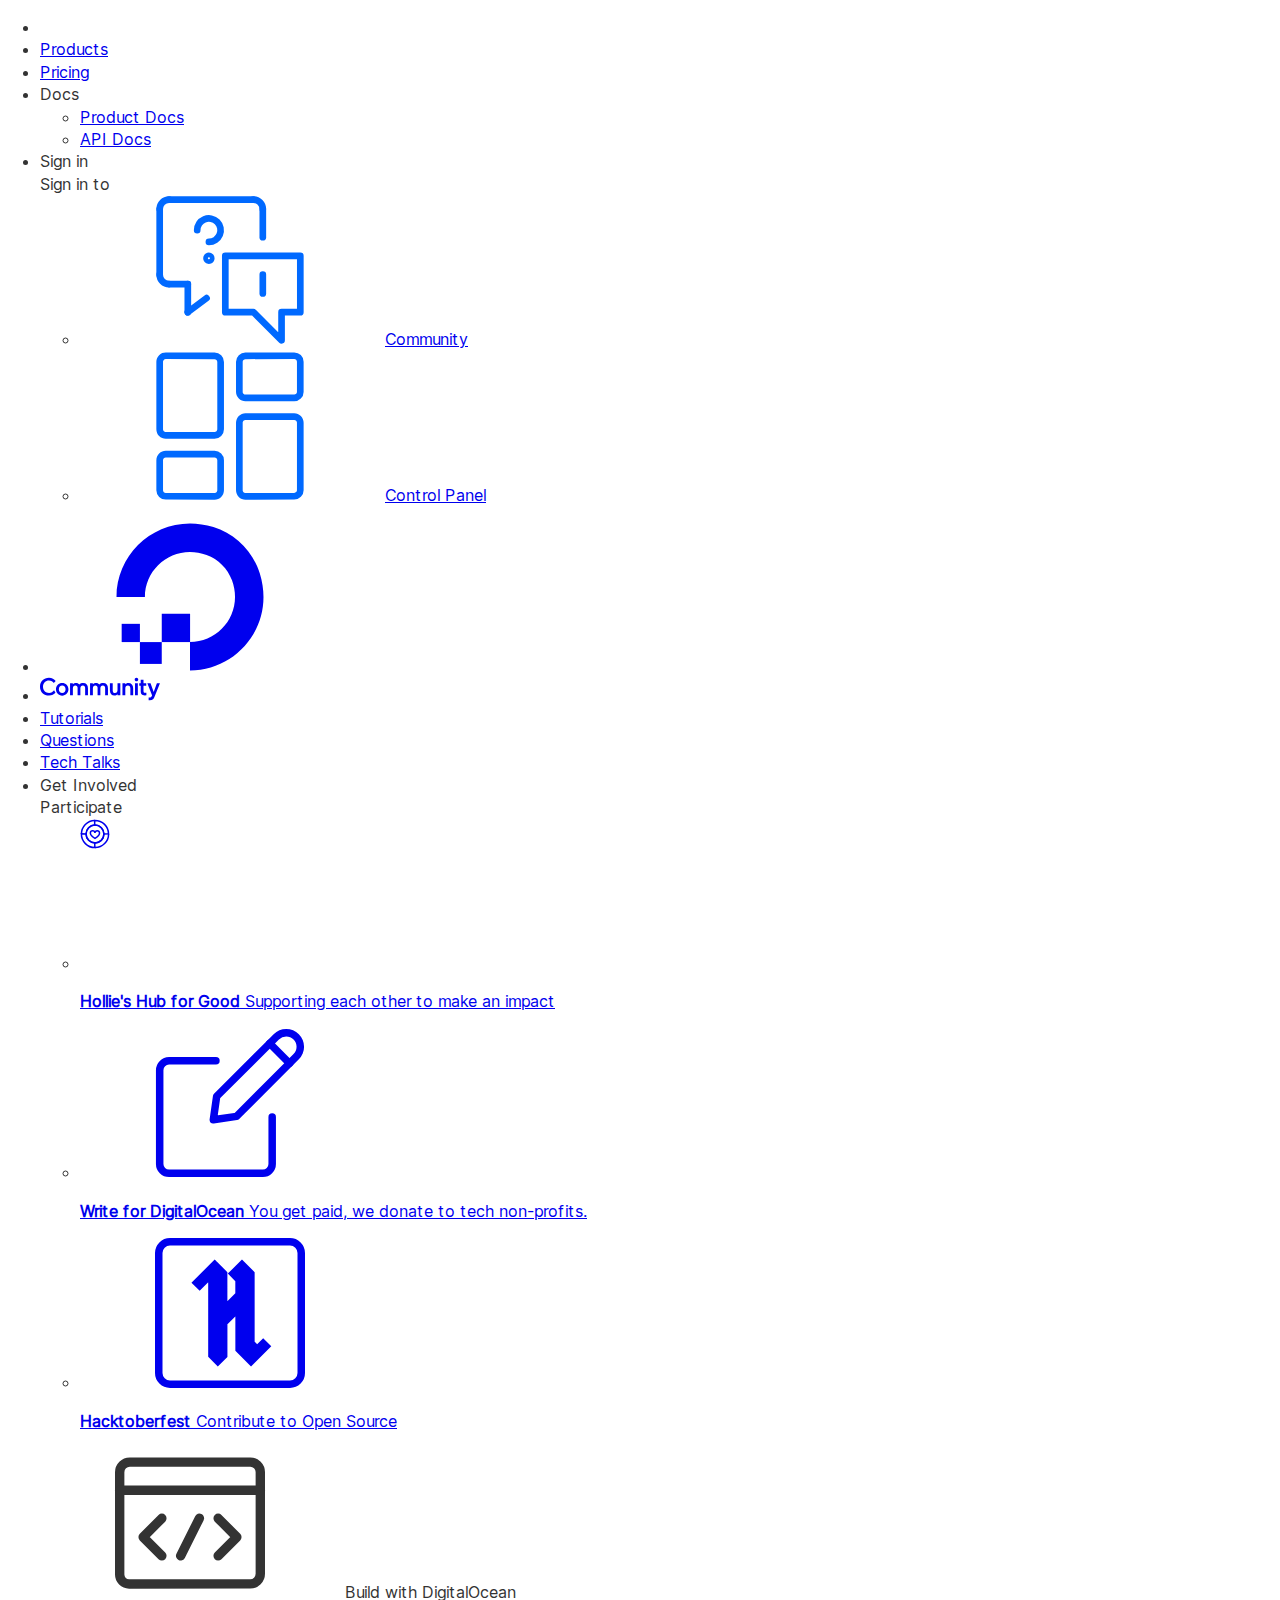
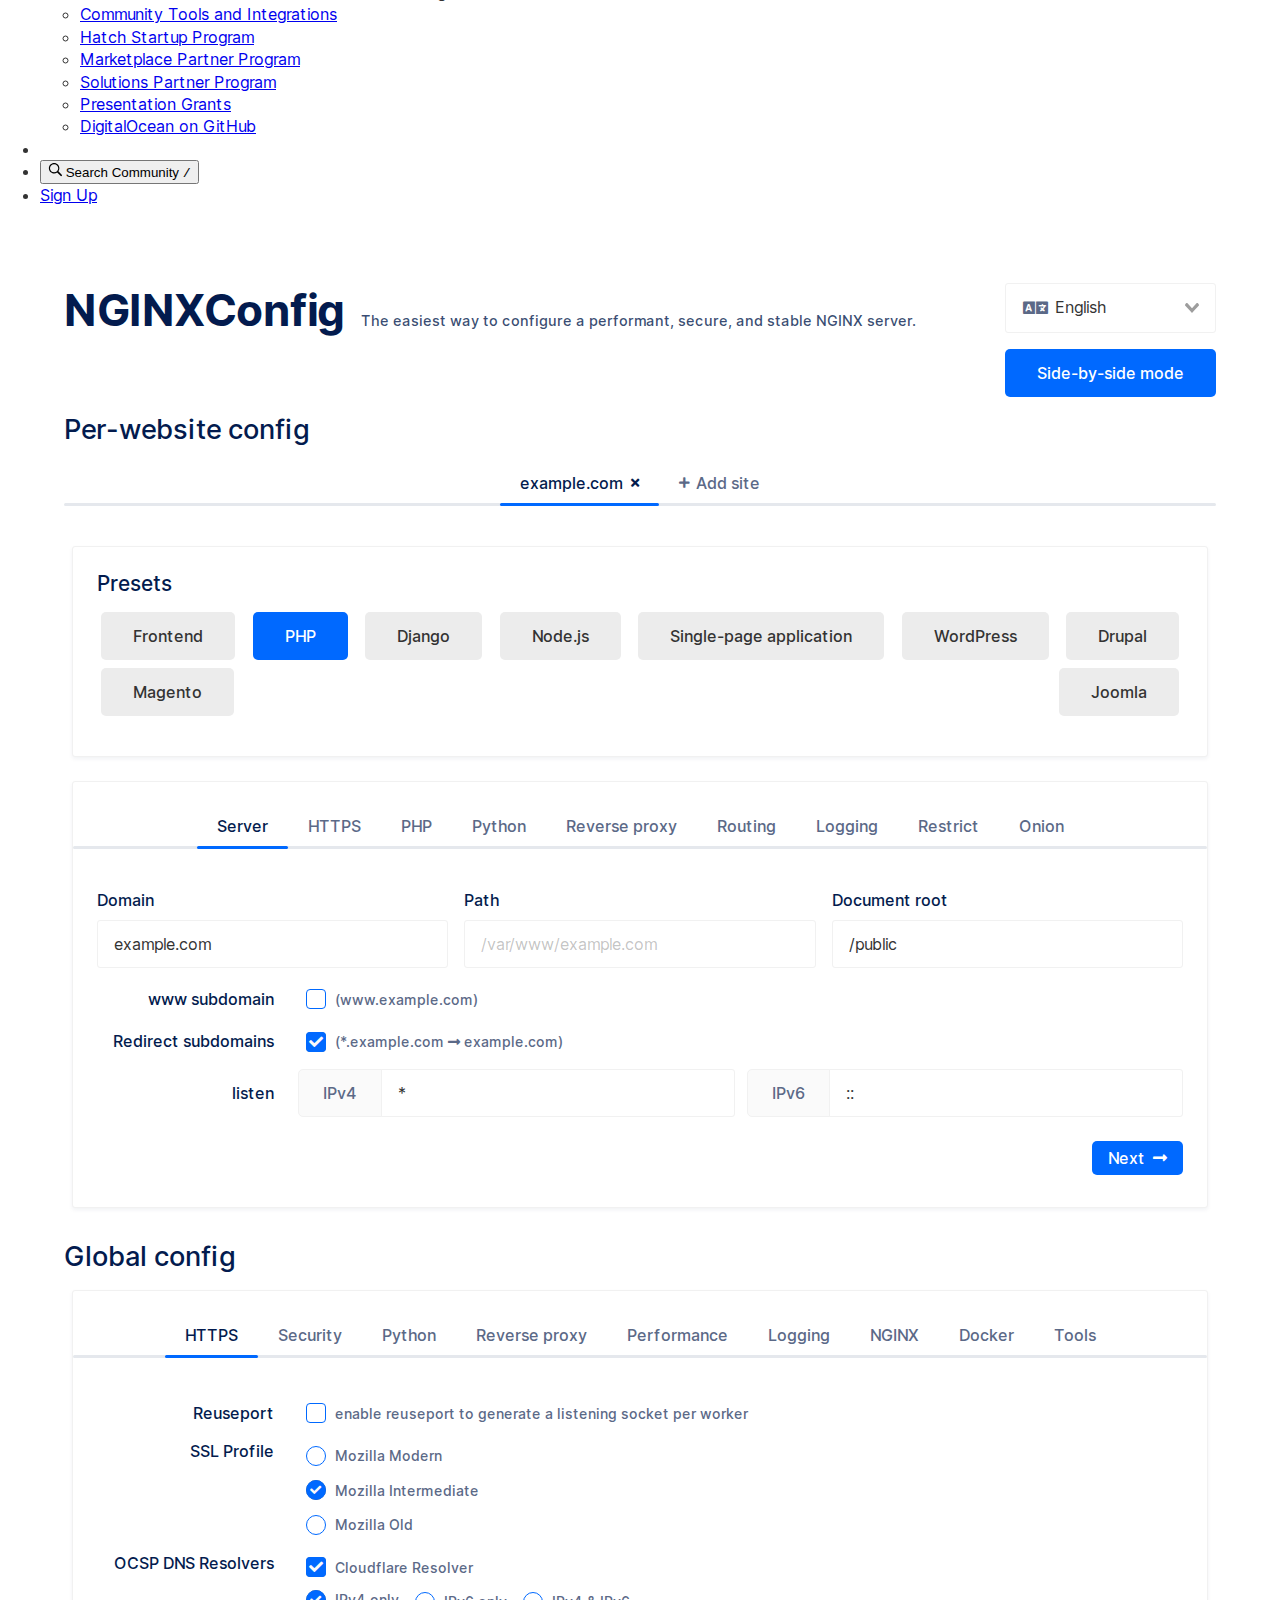
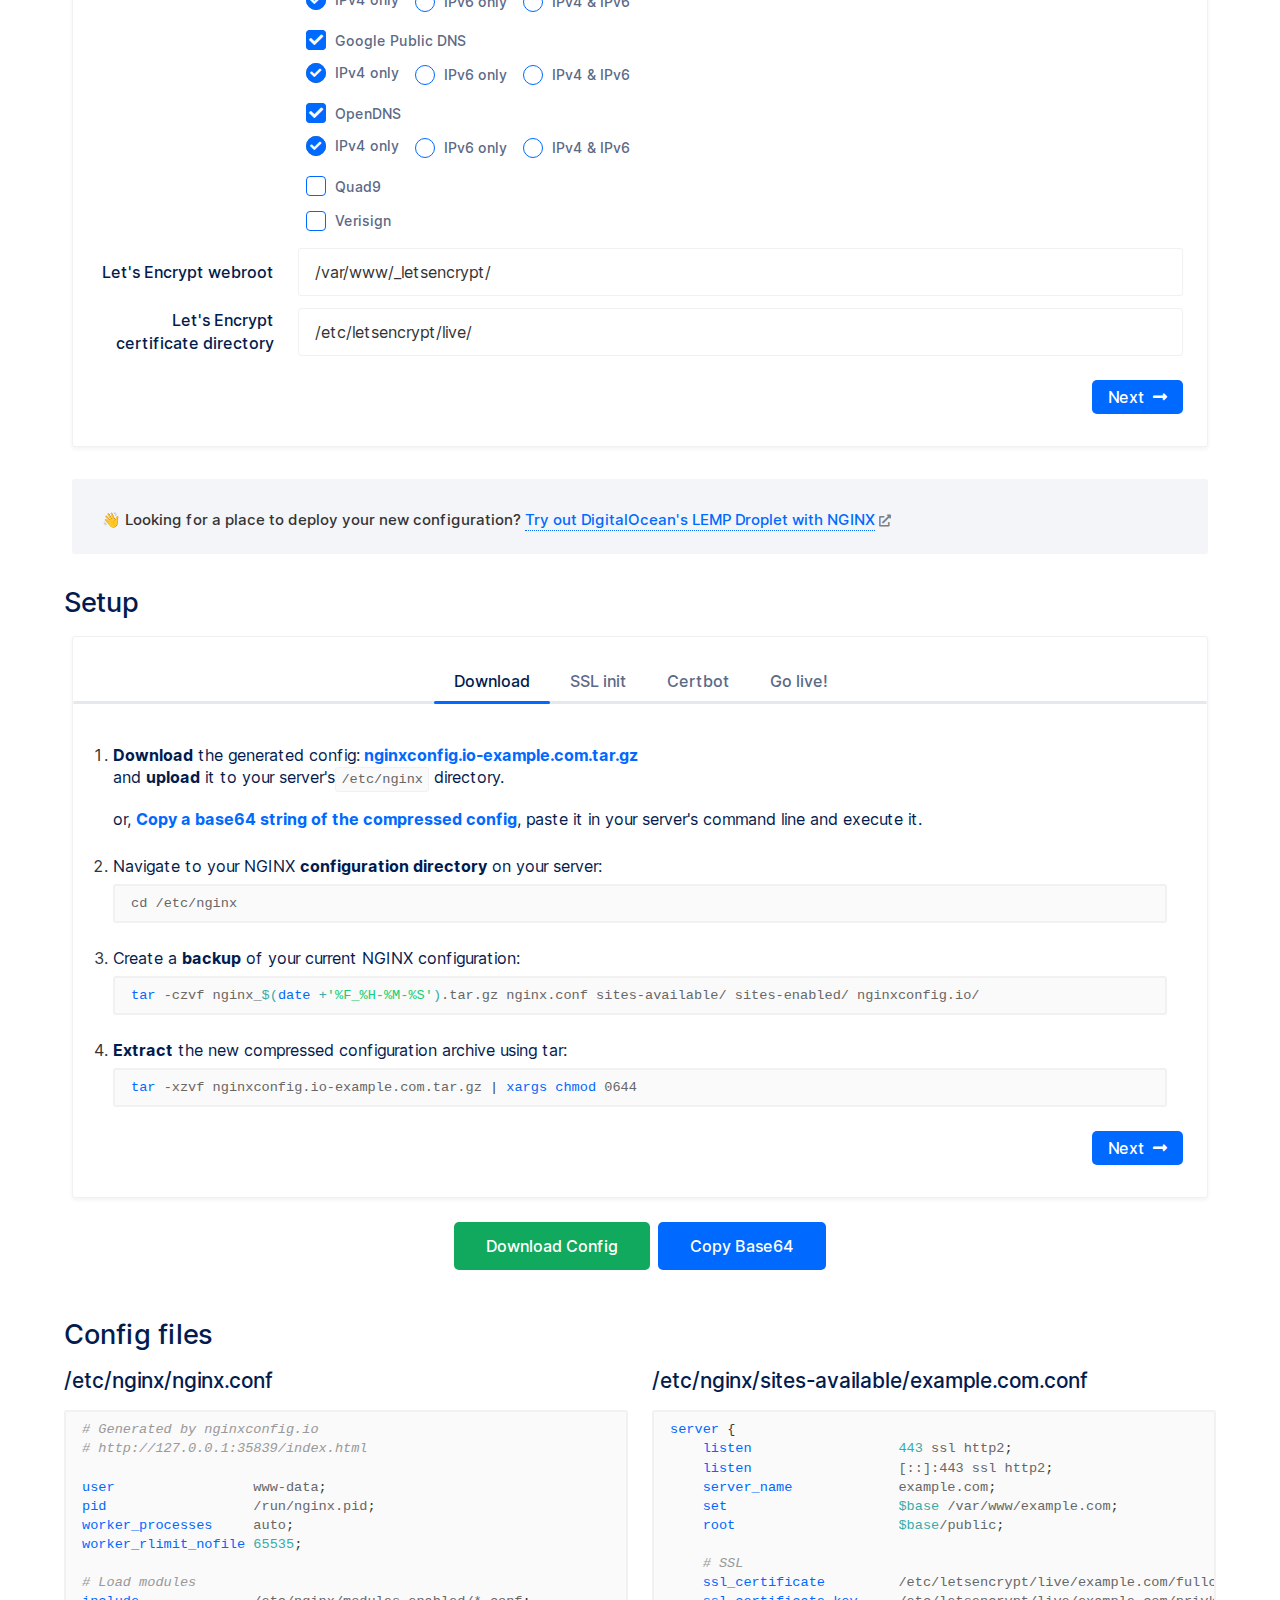
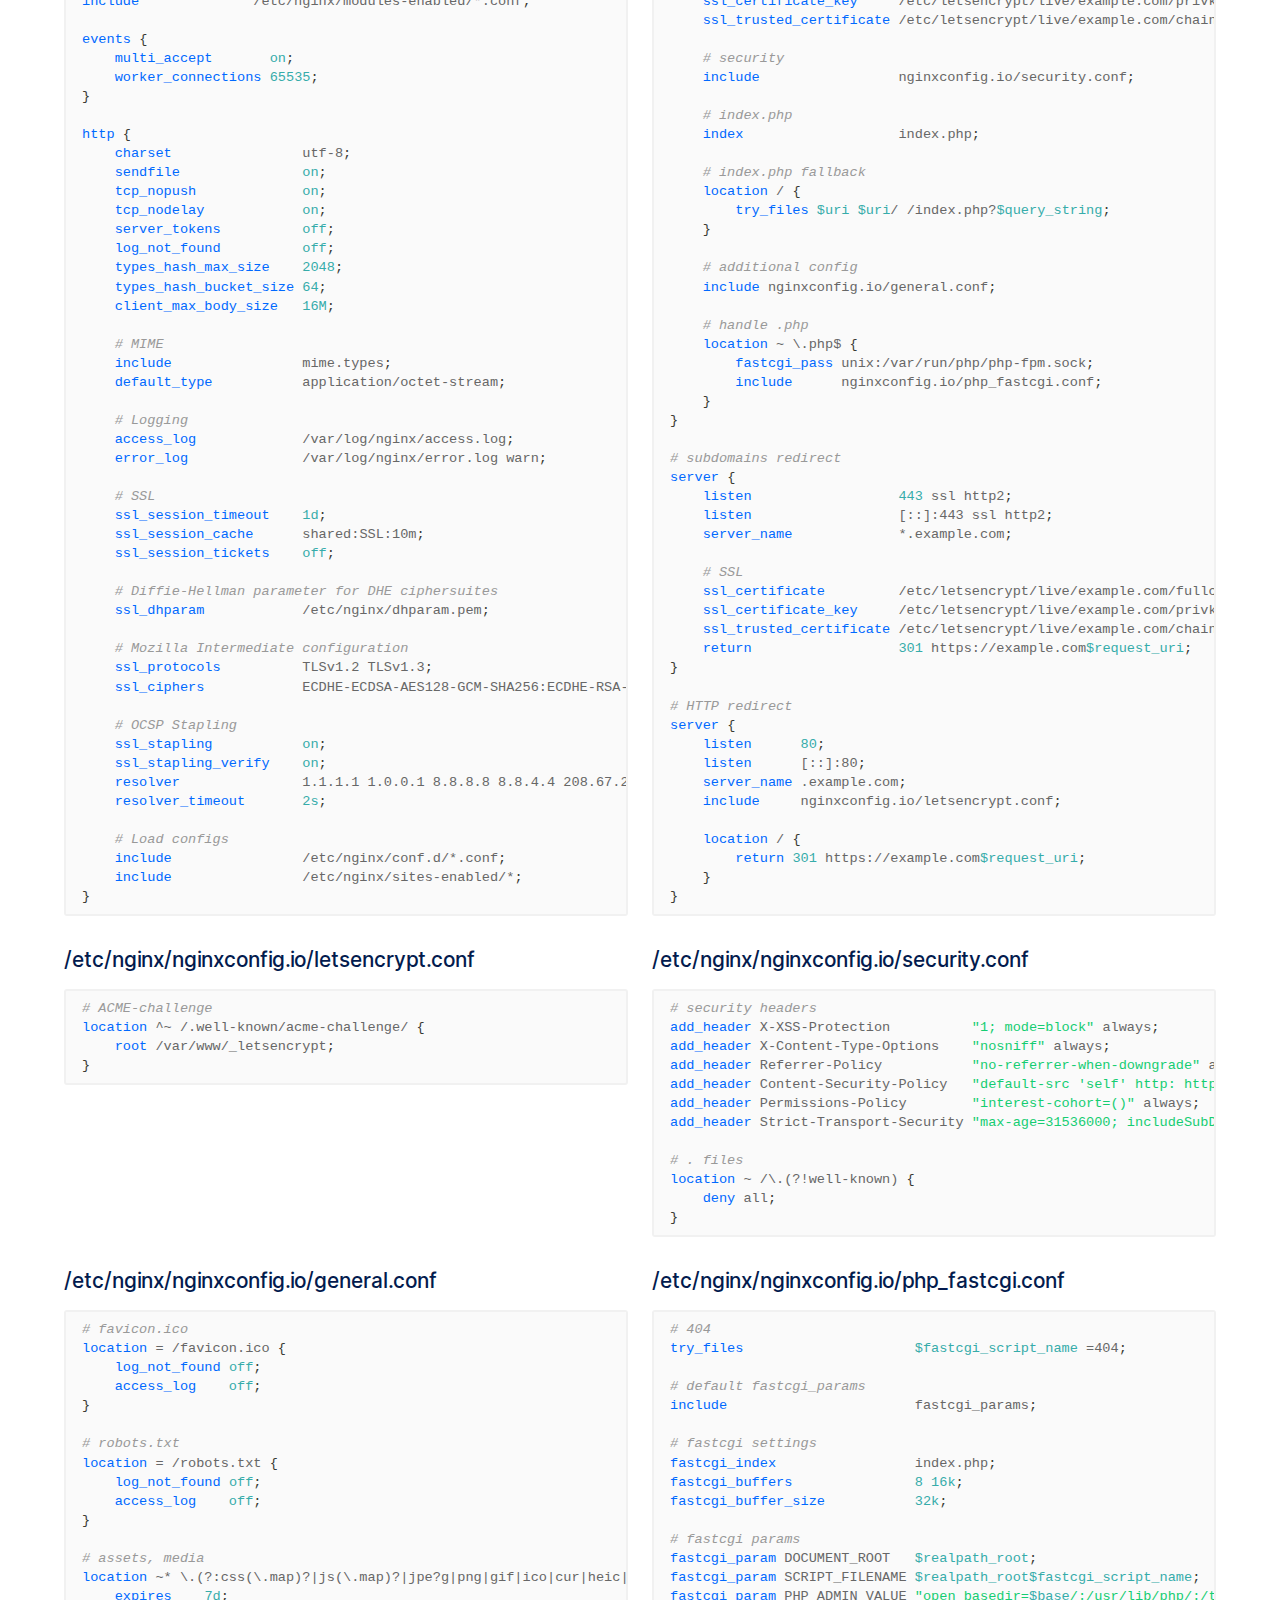
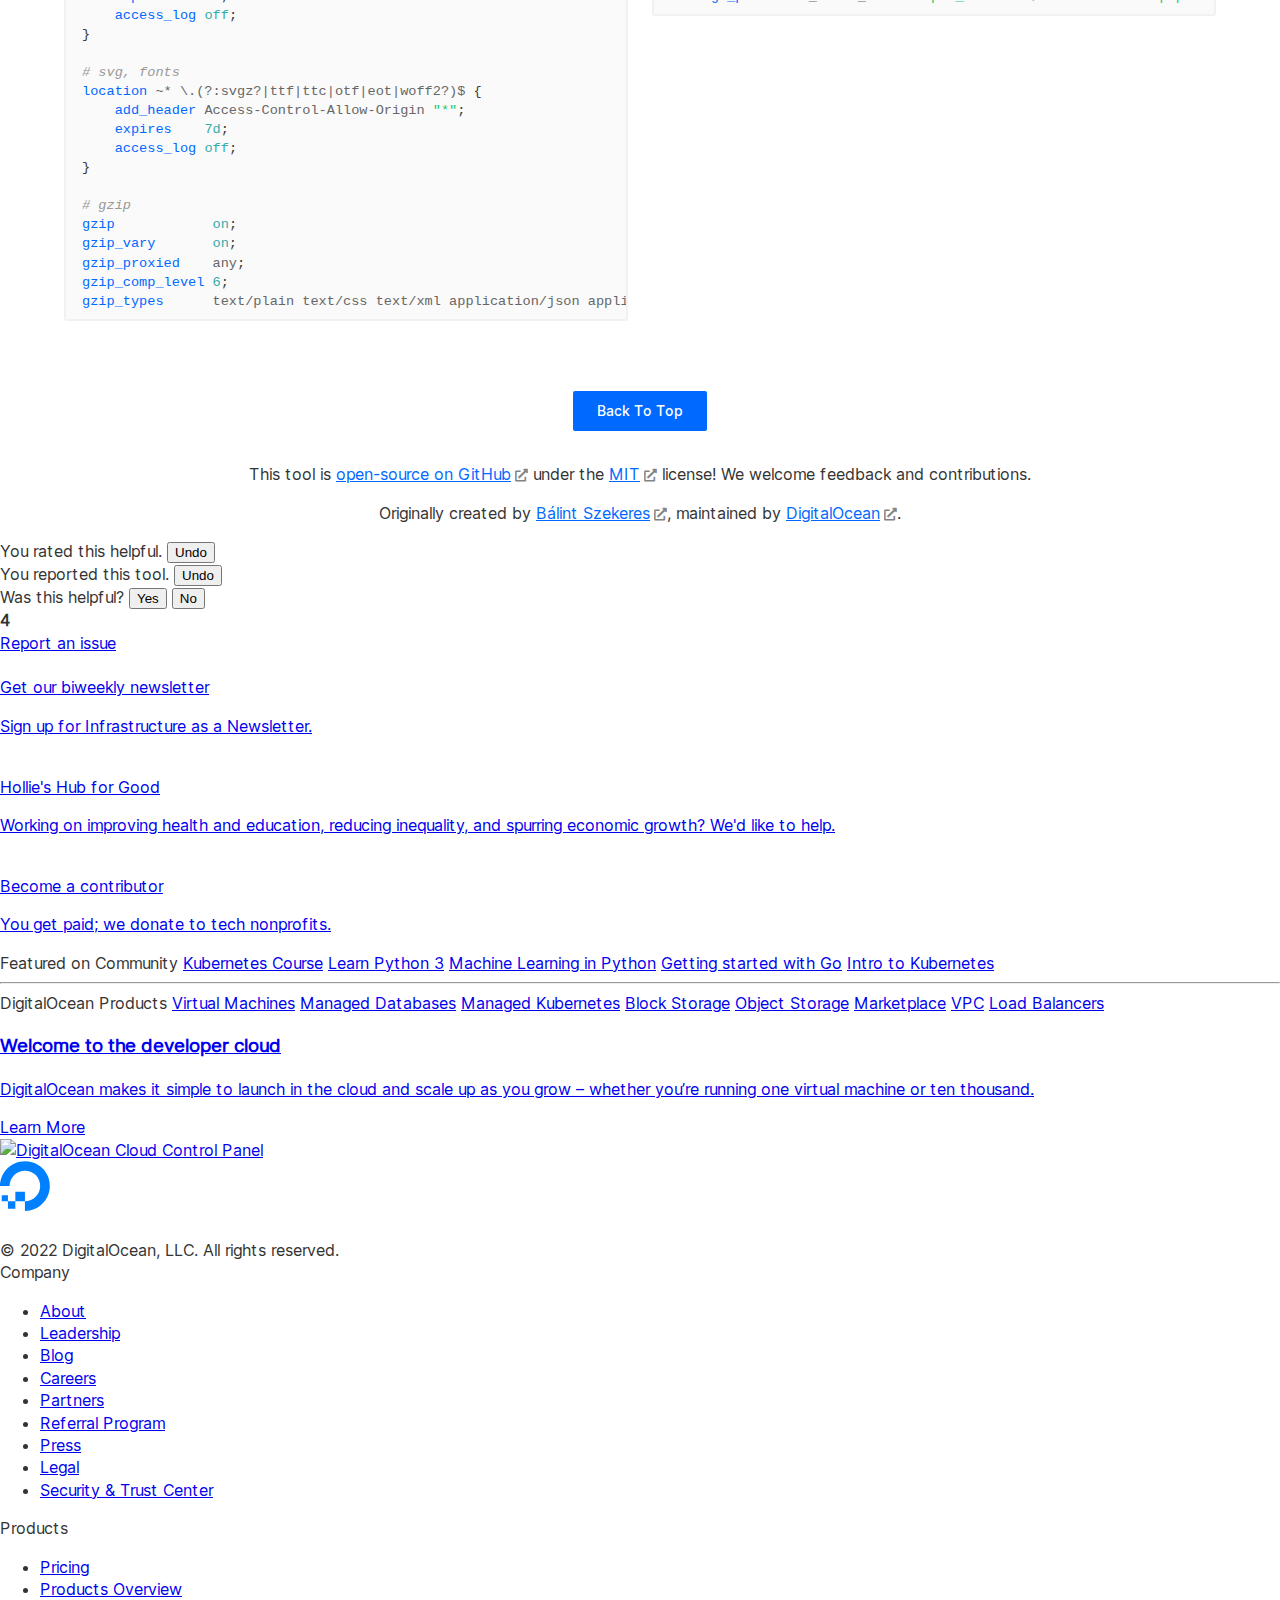
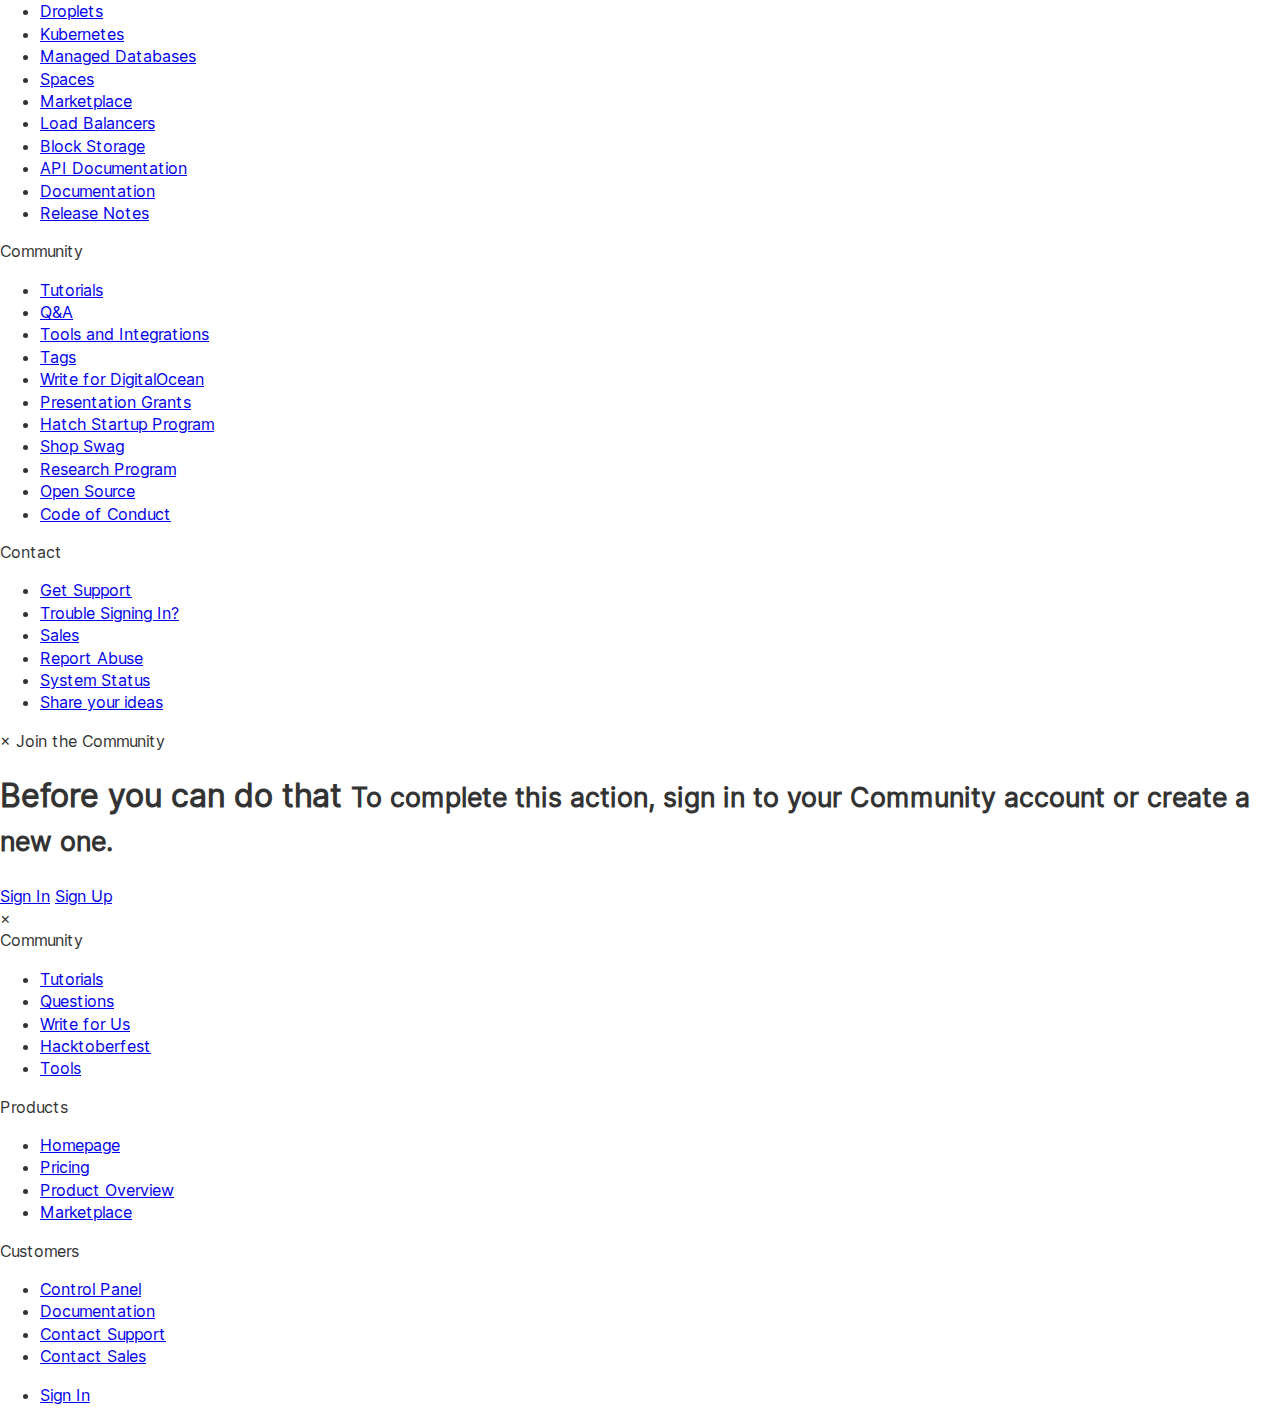
==== index.html @ e44ac2dd "Deploying to gh-pages - 13:55:29" ====
<!doctype html><html lang="en"><head><meta charset="utf-8"><meta name="viewport" content="width=device-width,initial-scale=1,shrink-to-fit=no"><title>NGINXConfig | DigitalOcean</title><meta name="description" content="Technical tutorials, Q&amp;A, events—This is an inclusive place where developers can find or lend support and discover new ways to contribute to the community."><link rel="apple-touch-icon" sizes="180x180" href="https://www.digitalocean.com/assets/community/apple-icon-180x180-4b5ac7f80f7cb483dde5afeb99c279301c50ec3670129c73ce568f1b465354be.png"><link rel="apple-touch-icon" sizes="152x152" href="https://www.digitalocean.com/assets/community/apple-icon-152x152-ff64fd3242c24284fefdaec8d6d85c68f98744142d58b950f7ec67cbf03251d7.png"><link rel="apple-touch-icon" sizes="144x144" href="https://www.digitalocean.com/assets/community/apple-icon-144x144-3018401d3d675917b06ded0482cdf53a7c3558b4dc7b6b8de21a485a8da27dfe.png"><link rel="apple-touch-icon" sizes="120x120" href="https://www.digitalocean.com/assets/community/apple-icon-120x120-052cdf68a3af8b01c3fd0d46ed35f8f089c10c690109d20e7b186f0159391863.png"><link rel="apple-touch-icon" sizes="114x114" href="https://www.digitalocean.com/assets/community/apple-icon-114x114-8d862033fc61d86a60b4bdbbbab284da399da714089995ce7efc249f36409517.png"><link rel="apple-touch-icon" sizes="76x76" href="https://www.digitalocean.com/assets/community/apple-icon-76x76-d7c1877f2224ca127b591f65d16635fa7472e7b2cd0e1fe7e7dc8b74d03dd874.png"><link rel="apple-touch-icon" sizes="72x72" href="https://www.digitalocean.com/assets/community/apple-icon-72x72-2d888cc13ddb01fb0d786a0c8567c0a2909eaeb86901da715099b6b88a36b46a.png"><link rel="apple-touch-icon" sizes="60x60" href="https://www.digitalocean.com/assets/community/apple-icon-60x60-01be5b392df60249f168b8b2eed5c928c63aa43ac398c7180cd219c5acdd1e70.png"><link rel="apple-touch-icon" sizes="57x57" href="https://www.digitalocean.com/assets/community/apple-icon-57x57-d060d0fd30794efd579d9edc283917e0a65adfd366e151d9a5cfd8fd7d07cb43.png"><link rel="icon" type="image/png" sizes="192x192" href="https://www.digitalocean.com/assets/community/android-icon-192x192-4d13e6664f412f6904a78be76d626004bcbbd59671f6c755919628134003c2a8.png"><link rel="icon" type="image/png" sizes="32x32" href="https://www.digitalocean.com/assets/community/favicon-32x32-e377577c425642ab495296dfec040ec903e36ffc4cd7a0a4281e84597891a774.png"><link rel="icon" type="image/png" sizes="96x96" href="https://www.digitalocean.com/assets/community/favicon-96x96-967f34b6716bb3cffebefe1fa53206d38d60c72635e826ec5d172c58fb4ab5a9.png"><link rel="icon" type="image/png" sizes="16x16" href="https://www.digitalocean.com/assets/community/favicon-16x16-ce9c1eb6d969d5b2ec276ae4b715756aa0e63106f33dc53a836687fdfee49ecd.png"><meta name="msapplication-TileImage" content="https://www.digitalocean.com/assets/community/ms-icon-144x144-3018401d3d675917b06ded0482cdf53a7c3558b4dc7b6b8de21a485a8da27dfe.png"><meta name="msapplication-TileColor" content="#0069ff"><meta name="theme-color" content="#0069ff"><meta property="og:title" content="SSD Cloud Server, VPS Server, Simple Cloud Hosting by DigitalOcean"><meta property="og:description" content="Technical tutorials, Q&amp;A, events—This is an inclusive place where developers can find or lend support and discover new ways to contribute to the community."><meta property="og:site_name" content="DigitalOcean"><meta property="og:type" content="article"><meta property="og:image" content="https://community-cdn-digitalocean-com.global.ssl.fastly.net/variants/fG6pFF4oBPrA5YRH1NLenkEo/95bd8050f45b2cd4930542a57c03781b5ca4b1a131d2c37d7613b9e1060f7863"><meta property="og:image:url" content="https://community-cdn-digitalocean-com.global.ssl.fastly.net/variants/fG6pFF4oBPrA5YRH1NLenkEo/95bd8050f45b2cd4930542a57c03781b5ca4b1a131d2c37d7613b9e1060f7863"><meta property="og:image:alt" content="SSD Cloud Server, VPS Server, Simple Cloud Hosting by DigitalOcean"><meta property="og:url" content="https://www.digitalocean.com/community/tools/blank"><meta name="twitter:site" content="@digitalocean"><meta name="twitter:title" content="SSD Cloud Server, VPS Server, Simple Cloud Hosting by DigitalOcean"><meta name="twitter:description" content="Technical tutorials, Q&amp;A, events—This is an inclusive place where developers can find or lend support and discover new ways to contribute to the community."><meta name="twitter:creator" content="DigitalOcean"><meta name="twitter:card" content="summary_large_image"><meta name="twitter:url" content="https://www.digitalocean.com/community/tools/blank"><meta name="twitter:image" content="https://community-cdn-digitalocean-com.global.ssl.fastly.net/variants/fG6pFF4oBPrA5YRH1NLenkEo/95bd8050f45b2cd4930542a57c03781b5ca4b1a131d2c37d7613b9e1060f7863"><meta name="twitter:image:alt" content="SSD Cloud Server, VPS Server, Simple Cloud Hosting by DigitalOcean"><meta name="csrf-param" content="authenticity_token"><meta name="csrf-token" content="KjbNRh2s9zw89TPmjiOIqZYkhTdTWRq4kF8ZsWsX16g5YiiCEX1wG5febLlV23RZJ6zgbthgRRGhGVf0Gf2hOw"><link rel="stylesheet" media="all" href="https://www.digitalocean.com/assets/community/application-f83055fcd56386b341605dbcf13938f4f12fdf60ab68e00f47eb9c1d0d51c74c.css"><script src="https://www.digitalocean.com/assets/community/prerequisites-d767b66db7c8ba7d47a922cfce41c73d40601b3586be6f96107d5cd25cc752b8.js"></script><link rel="preconnect" href="https://digitalocean.cdn.prismic.io"><link rel="preconnect" href="https://hello.myfonts.net"><link rel="alternate" type="application/rss+xml" title="RSS" href="https://www.digitalocean.com/community/tutorials/feed"><script>//<![CDATA[

  window.cookieDomain = '.digitalocean.com';

//]]></script><script defer="" src="https://assets.digitalocean.com/cookieConsent/cookieConsent.js"></script><script>(function () {
    document.addEventListener("DOMContentLoaded", function () {
      var css = document.getElementById("cookie-consent-css");

      if (css) { return; }

      css = document.createElement("link");
      css.id = "cookie-consent-css";
      css.rel = "stylesheet";
      css.href = "https://assets.digitalocean.com/cookieConsent/cookieConsent.css";
      document.head.insertBefore(css, document.head.childNodes[ document.head.childNodes.length - 1 ].nextSibling);
    }, false);
  })();</script><script>if(window.analytics=window.analytics||[],window.analytics.included)window.console&&console.error&&console.error("analytics.js included twice");else{window.analytics.included=!0,window.analytics.methods=["identify","group","track","page","pageview","alias","ready","on","once","off","trackLink","trackForm","trackClick","trackSubmit"],window.analytics.factory=function(a){return function(){var n=Array.prototype.slice.call(arguments);return n.unshift(a),window.analytics.push(n),window.analytics}};for(var i=0;i<window.analytics.methods.length;i++){var key=window.analytics.methods[i];window.analytics[key]=window.analytics.factory(key)}window.analytics.load=function(a){var n=document.createElement("script");n.type="text/javascript",n.async=!0,n.src=("https:"===document.location.protocol?"https://":"http://")+"cdn.segment.com/analytics.js/v1/"+a+"/analytics.min.js";var t=document.getElementsByTagName("script")[0];t.parentNode.insertBefore(n,t)},window.analytics.SNIPPET_VERSION="2.0.9",window.analytics.load("puo3uv968t")}</script><script>(function(w,d,s,l,i){w[l]=w[l]||[];w[l].push({'gtm.start':
    new Date().getTime(),event:'gtm.js'});var f=d.getElementsByTagName(s)[0],
    j=d.createElement(s),dl=l!='dataLayer'?'&l='+l:'';j.async=true;j.src=
    '//www.googletagmanager.com/gtm.js?id='+i+dl;f.parentNode.insertBefore(j,f);
  })(window,document,'script','dataLayer','GTM-KHWBBT');</script><script src="https://www.digitalocean.com/assets/community/internalCookies-d87064530395e23ede521d41535044c0b89092bef82bbb545bd1c8f731908bad.js"></script><script src="https://cdn.polyfill.io/v2/polyfill.min.js"></script><script>window.comApp = {
          prefix: '/community',
          svgIconPath: 'https://www.digitalocean.com/assets/community/icon-sprite-a36f54b391966bc94e4a1e4467047db73568edf98e549f4bc919b952f5272560.svg',
          railsEnv: 'production',
          rootUrl: 'https://www.digitalocean.com/community',
          algolia_application_id: '6ZHEUVKJ88',
          algolia_api_key: 'c5470567eae7fa1177d43222e18ba086'
        };</script><script>window.Prism = window.Prism || {};
  window.Prism.manual = true;</script><script src="https://www.digitalocean.com/assets/community/application-ca5650cbe3d36b9bad69e75378dda34e4f368e62684e9ebc8d01bd1284a4e8d2.js"></script><script src="https://www.digitalocean.com/assets/community/rest-3071a2cad5b930cda24fe1d74255d4e3968dc7e10ac24f8c01f0993eab0930cd.js" defer="defer"></script><script defer="defer" src="js/chunk-vendors.js"></script><script defer="defer" src="js/app.js"></script><link href="css/app.css" rel="stylesheet"></head><body class="feature-filter-bar feature-upvotes projects-controller" data-env="production" data-prefix="/community" data-user-id="" data-facebook-app-id="694818843983011"><div class="outside_viewport"></div><div style="display: none;"><svg xmlns="http://www.w3.org/2000/svg" xmlns:xlink="http://www.w3.org/1999/xlink"><symbol id="navbar-logo" xmlns="http://www.w3.org/2000/svg"><title>DigitalOcean home</title><g fill="currentColor" fill-rule="evenodd"><path d="M14.4942 29v-5.5674c5.9572 0 10.5633-5.8478 8.2892-12.059-.8425-2.3006-2.693-4.1355-5.0126-4.9706-6.262-2.2534-12.1564 2.3135-12.1573 8.2207 0 0-.0006.0014-.0014.0014H0C0 5.2123 9.1687-2.1167 19.1138.9624c4.3459 1.3457 7.7993 4.7708 9.1561 9.081C31.3742 19.9068 23.985 29 14.4942 29"></path><path d="M14.507 23.4468H8.9103v-5.549s.0005-.0011.0011-.0011h5.5949c.0006 0 .0009.0006.0009.0006v5.5495M8.9093 27.7118H4.6105l-.0012-.0012v-4.2638h4.3009v4.2638l-.0009.0012M4.6125 23.4468H1.0088c-.0015 0-.0026-.0012-.0026-.0012v-3.5724s.0011-.0025.0026-.0025h3.601c.0015 0 .0027.0011.0027.0011v3.575M43.2806 9.6357h1.649c1.8346 0 3.345.358 4.49 1.0647 1.2714.7603 1.9164 2.2069 1.9164 4.2991 0 2.1554-.6465 3.6671-1.9207 4.4942h-.0008c-1.0971.7196-2.5981 1.0846-4.462 1.0846h-1.6719V9.6357zm8.324-1.0736c-1.6598-1.142-3.7252-1.721-6.1387-1.721h-5.2537V23.373h5.2537c2.4074 0 4.4737-.6113 6.1407-1.8157.907-.6382 1.6197-1.5304 2.1185-2.651.4962-1.1144.7479-2.4288.7479-3.9067 0-1.4605-.2517-2.758-.7482-3.857-.4988-1.104-1.212-1.972-2.1202-2.5804zM58.1303 6.6376c-.5051 0-.9403.1777-1.2906.5254-.3546.335-.5346.7597-.5346 1.2618 0 .501.1791.9322.532 1.2825.3529.35.788.528 1.2932.528.5042 0 .9394-.178 1.2928-.528.3535-.3508.5324-.7821.5324-1.2825 0-.5015-.18-.926-.5324-1.2592-.3534-.3503-.7886-.528-1.2928-.528M56.6247 23.3729h2.9538V11.7294h-2.9538zM69.5321 19.5787c-.5162.5814-1.1793.8635-2.0264.8635-.8471 0-1.5064-.282-2.015-.863-.5065-.5777-.7637-1.3439-.7637-2.2773 0-.9479.2572-1.7238.764-2.3058.502-.576 1.1796-.8683 2.0147-.8683.8465 0 1.5096.284 2.0262.8695.5142.582.7751 1.3573.7751 2.3046 0 .9328-.2609 1.6988-.7749 2.2768zm.775-6.8767c-.8908-.7858-1.8858-1.2444-2.9614-1.2444-1.6305 0-2.9859.5598-4.0276 1.662-1.0555 1.0932-1.5907 2.5006-1.5907 4.1823 0 1.644.5269 3.0464 1.568 4.1709 1.0498 1.088 2.4123 1.6396 4.0503 1.6396 1.139 0 2.1182-.3144 2.9157-.9356v.268c0 .9662-.2608 1.7176-.7751 2.234-.5137.5154-1.226.7764-2.1173.7764-1.3637 0-2.2183-.5314-3.2589-1.9262l-2.0115 1.917.0542.0754c.4346.605 1.1 1.197 1.9785 1.7594.8787.5603 1.9832.8447 3.2832.8447 1.7536 0 3.1726-.5363 4.2172-1.5933 1.0506-1.0628 1.5835-2.486 1.5835-4.2286V11.7294H70.307v.9726zM75.7434 23.3729h2.9541V11.7294h-2.9541zM77.249 6.6376c-.5052 0-.94.1777-1.2906.5254-.3547.335-.5344.7597-.5344 1.2618 0 .501.1789.9322.532 1.2825.353.35.7878.528 1.293.528.5045 0 .9396-.178 1.2928-.528.3535-.3508.5323-.7821.5323-1.2825 0-.5015-.1797-.926-.5323-1.2592-.3532-.3503-.7883-.528-1.2929-.528M85.1724 8.5831h-2.9082v3.1463h-1.6888v2.6702h1.6888v4.8365c0 1.5134.3047 2.5964.9064 3.2181.6031.6247 1.6741.9414 3.1831.9414.48 0 .963-.0156 1.4354-.0463l.133-.0088v-2.6683l-1.013.0526c-.7033 0-1.1728-.1226-1.3961-.3637-.226-.245-.3406-.7636-.3406-1.5404v-4.421h2.7497v-2.6703h-2.7497V8.583M101.7735 23.3729h2.9544V6.8412h-2.9544zM134.5728 19.2094c-.5286.5874-1.0693 1.0966-1.4855 1.3613v.0005c-.4085.2599-.924.3918-1.532.3918-.8703 0-1.5703-.3144-2.1405-.9621-.567-.644-.8545-1.4716-.8545-2.4613s.2838-1.8162.8436-2.4556c.5625-.6434 1.2588-.9562 2.1285-.9562.9515 0 1.9548.5869 2.8145 1.5947l1.9525-1.8568c-1.273-1.6433-2.897-2.4081-4.8352-2.4081-1.622 0-3.028.5862-4.1788 1.7411-1.1446 1.147-1.7251 2.6074-1.7251 4.3409 0 1.7335.58 3.1977 1.7234 4.352 1.1447 1.1557 2.5514 1.7417 4.1805 1.7417 2.139 0 3.8651-.9158 5.029-2.5935l-1.9204-1.8304M140.2405 16.0973c.1422-.5567.401-1.0207.7714-1.381.4005-.3906.9214-.5885 1.5489-.5885.716 0 1.2702.2019 1.6474.6014.3495.3696.5467.8296.588 1.368h-4.5557zm6.4569-2.7414c-.4191-.5788-.9896-1.0448-1.6965-1.3854-.7047-.3404-1.526-.513-2.441-.513-1.6489 0-2.9982.6037-4.0113 1.7946-.9836 1.182-1.4818 2.651-1.4818 4.3665 0 1.7648.547 3.2253 1.6254 4.341 1.0727 1.1105 2.5083 1.6737 4.267 1.6737 1.992 0 3.627-.799 4.8587-2.3752l.0666-.0847-1.9273-1.837c-.1789.2139-.4317.4561-.6628.6722-.2918.273-.5659.4842-.8588.6289-.4415.218-.9369.3255-1.4907.3255-.8187 0-1.4964-.2388-2.0147-.71-.4847-.4403-.768-1.0345-.843-1.7683h7.8265l.0264-1.0693c0-.7569-.1038-1.4862-.3088-2.1677a6.312 6.312 0 0 0-.934-1.8918zM152.797 18.9234c.3352-.2318.8085-.3483 1.4073-.3483.7112 0 1.4654.1413 2.2426.421v1.1421c-.6421.592-1.4996.8922-2.5499.8922-.5114 0-.909-.1126-1.1822-.3355-.2683-.218-.3985-.4955-.3985-.847 0-.3994.1571-.7022.4808-.9245zm5.2452-6.3229h-.0003c-.8952-.758-2.1328-1.143-3.678-1.143-.9829 0-1.902.2144-2.7336.6324-.7691.387-1.5245 1.0275-2.0043 1.8662l.0298.0358 1.8917 1.796c.7791-1.2322 1.6454-1.66 2.7941-1.66.6172 0 1.1298.1643 1.5234.4881.3916.3216.5819.7304.5819 1.249v.5652c-.7324-.221-1.4629-.333-2.1738-.333-1.47 0-2.6663.3432-3.555 1.0193-.9.6852-1.3562 1.665-1.3562 2.9125 0 1.094.3847 1.9829 1.1461 2.6433.7677.6372 1.7275.961 2.8524.961 1.1246 0 2.177-.4495 3.132-1.2191v.9587h2.9089v-7.4852c0-1.4173-.4572-2.523-1.3591-3.2872zM170.7656 12.8285c-.8227-.9092-1.9791-1.371-3.4371-1.371-1.172 0-2.1236.3338-2.8357.9926v-.7207h-2.897v11.6435h2.954v-6.4215c0-.8823.2119-1.5828.6293-2.0826.4162-.4987.989-.741 1.75-.741.6691 0 1.1765.2167 1.5506.662.3759.4474.5662 1.0638.5662 1.8335v6.7496H172v-6.7496c0-1.6127-.415-2.889-1.2344-3.7948M92.8158 18.9234c.3351-.2318.8087-.3483 1.4075-.3483.7112 0 1.4652.1413 2.2426.421v1.1421c-.6421.592-1.4998.8922-2.5502.8922-.5114 0-.9087-.1126-1.1819-.3355-.2683-.218-.3988-.4955-.3988-.847 0-.3994.1574-.7022.4808-.9245zm5.2451-6.3229h-.0003c-.8952-.758-2.1328-1.143-3.6776-1.143-.983 0-1.902.2144-2.7337.6324-.7694.387-1.5247 1.0275-2.0043 1.8662l.0295.0358 1.8917 1.796c.7792-1.2322 1.6458-1.66 2.7941-1.66.6172 0 1.1298.1643 1.5234.4881.3916.3216.5822.7304.5822 1.249v.5652c-.7327-.221-1.4631-.333-2.174-.333-1.47 0-2.6664.3432-3.555 1.0193-.8999.6852-1.3562 1.665-1.3562 2.9125 0 1.094.3847 1.9829 1.1463 2.6433.7677.6372 1.7272.961 2.8524.961 1.1246 0 2.1766-.4495 3.1318-1.2191v.9587H99.42v-7.4852c0-1.4173-.457-2.523-1.359-3.2872zM115.4464 9.5808c-3.0682 0-5.5645 2.4755-5.5645 5.5188s2.4963 5.5188 5.5645 5.5188c3.0682 0 5.5645-2.4755 5.5645-5.5188s-2.4963-5.5188-5.5645-5.5188zm0 14.0408c-4.7383 0-8.5928-3.8228-8.5928-8.522 0-4.6994 3.8545-8.5223 8.5928-8.5223 4.738 0 8.5925 3.8229 8.5925 8.5223 0 4.6992-3.8545 8.522-8.5925 8.522z"></path></g></symbol><symbol id="navbar-community_logo" xmlns="http://www.w3.org/2000/svg" viewBox="0 0 532.2 99.8" fill="currentColor"><path class="st0" d="M98.5,23c15.5,0,27.7,12.1,27.7,28.2c0,16.1-12.3,28.1-27.7,28.1c-15.6,0-27.7-11.9-27.7-28.1 C70.8,35.1,82.9,23,98.5,23z M98.5,67.9c8.7,0,14.9-7,14.9-16.8c0-9.8-6.2-16.8-14.9-16.8c-8.8,0-15,7-15,16.8 C83.5,60.9,89.7,67.9,98.5,67.9z"></path><path class="st0" d="M166.8,45.9c0-7-3.5-11.6-9.9-11.6c-7.2,0-11.1,5.3-11.1,13.1V78h-12.5V24.3h12.3V29c2.4-2.8,7-6,13.9-6 c7.3,0,12.2,3.1,15,7c4.4-4.9,10-7,16.8-7c14.4,0,21.4,8.5,21.4,23.8V78h-12.5V45.9c0-7-3.5-11.6-9.9-11.6 c-7.2,0-11.2,5.3-11.2,13.1V78h-12.4V45.9z"></path><path class="st0" d="M255.5,45.9c0-7-3.5-11.6-9.9-11.6c-7.2,0-11.1,5.3-11.1,13.1V78h-12.5V24.3h12.3V29c2.4-2.8,7-6,13.9-6 c7.3,0,12.2,3.1,15,7c4.4-4.9,10-7,16.8-7c14.4,0,21.4,8.5,21.4,23.8V78h-12.5V45.9c0-7-3.5-11.6-9.9-11.6 c-7.2,0-11.2,5.3-11.2,13.1V78h-12.4V45.9z"></path><path class="st0" d="M322.5,56.4c0,7,3.6,11.6,10.1,11.6c7.2,0,11.2-5.6,11.2-13.5V24.3h12.5V78h-12.3v-4.4 c-3.4,3.7-8.1,5.6-13.9,5.6c-11.9,0-20.1-8.4-20.1-23.7V24.3h12.5V56.4z"></path><path class="st0" d="M378.2,78h-12.5V24.3h12.3v4.4c2.7-3.1,7.7-5.7,13.9-5.7c13.1,0,21.3,8.5,21.3,23.8V78h-12.5V46.8 c0-7.5-3.7-12.5-10.6-12.5c-7.8,0-11.8,5.6-11.8,14V78z"></path><path class="st0" d="M427.8,0.2c4.4,0,7.9,3.4,7.9,7.8s-3.5,7.9-7.9,7.9c-4.4,0-7.9-3.5-7.9-7.9S423.4,0.2,427.8,0.2z M421.4,24.3 h12.5V78h-12.5V24.3z"></path><path class="st0" d="M446.7,59.1V35.5h-6.5V24.3h6.5v-15H459v15h12.2v11.2H459v21.7c0,7.8,1.8,9.8,8.8,9.8c1.2,0,4.1-0.2,4.1-0.2 v11.2c0,0-2.4,0.2-6.7,0.2C451.2,78.1,446.7,72.7,446.7,59.1z"></path><path class="st0" d="M497.3,78.7l-21.3-54.4h14.2l14,38.8l14.2-38.8h13.6l-24.1,60.2c-3.7,9.4-7.2,15.3-21.3,15.3 c-2.5,0-4.8-0.1-4.8-0.1V88c0,0,1.5,0.1,2.8,0.1c7.6,0,9.8-2.3,11.8-7.8L497.3,78.7z"></path><path class="st0" d="M62.4,55.9c-5.3,7-12.2,11.4-22.1,11.4c-15.6,0-27-11.7-27-27.5c0-16.1,11.4-27.8,26.5-27.8 c10,0,16.8,4.8,21.3,11.3l8.4-8.8C63.1,5.7,53.3,0,39.7,0C17.1,0,0,15.9,0,39.8c0,23.4,17.1,39.4,40.1,39.4c13.1,0,22-4.9,28.6-12.2 L62.4,55.9z"></path></symbol><symbol id="navbar-control_panel_icon" viewBox="0 0 45 45" fill="none" xmlns="http://www.w3.org/2000/svg"><path d="M19.6875 23.4862C19.6885 23.9722 19.4965 24.4388 19.1537 24.7833C18.8109 25.1279 18.3454 25.3222 17.8594 25.3237H3.23438C2.99366 25.3232 2.75539 25.2753 2.53321 25.1827C2.31102 25.09 2.10927 24.9545 1.93949 24.7839C1.7697 24.6132 1.63522 24.4108 1.54373 24.1881C1.45223 23.9655 1.40552 23.727 1.40626 23.4862V3.25498C1.40577 3.01417 1.45271 2.77562 1.54441 2.55295C1.63611 2.33028 1.77077 2.12785 1.9407 1.95722C2.11063 1.7866 2.31251 1.65111 2.5348 1.5585C2.75709 1.46589 2.99545 1.41797 3.23626 1.41748L17.8613 1.44186C18.347 1.44384 18.812 1.63843 19.1544 1.98292C19.4968 2.32741 19.6885 2.79366 19.6875 3.27936V23.4862Z" stroke="#0069FF" stroke-width="2" stroke-linecap="round" stroke-linejoin="round"></path><path d="M43.5863 12.27C43.5828 12.7516 43.3883 13.212 43.0456 13.5503C42.7028 13.8885 42.2397 14.0768 41.7582 14.0738H27.1332C26.8947 14.0755 26.6582 14.0302 26.4372 13.9405C26.2162 13.8507 26.015 13.7183 25.8453 13.5508C25.6755 13.3833 25.5404 13.1839 25.4477 12.9642C25.355 12.7444 25.3065 12.5085 25.3051 12.27V3.24565C25.308 2.76461 25.5019 2.30442 25.8439 1.96621C26.186 1.62799 26.6484 1.43941 27.1294 1.4419L41.7544 1.41753C42.2365 1.41403 42.7002 1.60205 43.0437 1.94027C43.3872 2.27849 43.5823 2.73924 43.5863 3.22128V12.27Z" stroke="#0069FF" stroke-width="2" stroke-linecap="round" stroke-linejoin="round"></path><path d="M19.6875 41.7956C19.686 42.0347 19.6375 42.2712 19.5446 42.4915C19.4518 42.7118 19.3164 42.9117 19.1463 43.0797C18.9762 43.2477 18.7747 43.3806 18.5532 43.4707C18.3318 43.5609 18.0947 43.6065 17.8556 43.605L3.23063 43.5806C2.74908 43.5826 2.28644 43.3934 1.94436 43.0545C1.60228 42.7155 1.40873 42.2547 1.40625 41.7731V32.7563C1.40748 32.5175 1.45575 32.2813 1.54831 32.0612C1.64087 31.8412 1.7759 31.6415 1.94569 31.4736C2.11547 31.3057 2.31667 31.173 2.53779 31.0829C2.75892 30.9929 2.99562 30.9473 3.23438 30.9488H17.8594C18.3414 30.9463 18.8047 31.1352 19.1475 31.4742C19.4903 31.8131 19.6845 32.2742 19.6875 32.7563V41.7956Z" stroke="#0069FF" stroke-width="2" stroke-linecap="round" stroke-linejoin="round"></path><path d="M27.1349 43.605C26.894 43.6045 26.6555 43.5565 26.433 43.4638C26.2106 43.3711 26.0087 43.2354 25.8387 43.0646C25.6688 42.8937 25.5341 42.6911 25.4426 42.4682C25.351 42.2453 25.3042 42.0066 25.3049 41.7656V21.5381C25.3042 21.2973 25.3509 21.0587 25.4424 20.8359C25.5338 20.6132 25.6683 20.4106 25.8381 20.2398C26.0078 20.069 26.2095 19.9333 26.4317 19.8405C26.6539 19.7476 26.8923 19.6995 27.1331 19.6987H41.7581C41.9989 19.6995 42.2372 19.7476 42.4594 19.8405C42.6816 19.9333 42.8833 20.069 43.0531 20.2398C43.2228 20.4106 43.3573 20.6132 43.4488 20.8359C43.5402 21.0587 43.5869 21.2973 43.5862 21.5381V41.7412C43.5872 42.2271 43.3955 42.6935 43.0532 43.0383C42.7109 43.3831 42.2458 43.5781 41.7599 43.5806L27.1349 43.605Z" stroke="#0069FF" stroke-width="2" stroke-linecap="round" stroke-linejoin="round"></path></symbol><symbol id="navbar-community_icon" viewBox="0 0 45 45" fill="none" xmlns="http://www.w3.org/2000/svg"><g clip-path="url(#clip0)"><path d="M12.6562 10.5469C12.6562 9.85155 12.8624 9.17184 13.2487 8.5937C13.635 8.01556 14.1841 7.56495 14.8265 7.29886C15.4689 7.03277 16.1758 6.96315 16.8577 7.0988C17.5397 7.23445 18.1661 7.56929 18.6578 8.06095C19.1495 8.55262 19.4843 9.17905 19.6199 9.86101C19.7556 10.543 19.686 11.2499 19.4199 11.8922C19.1538 12.5346 18.7032 13.0837 18.1251 13.47C17.5469 13.8563 16.8672 14.0625 16.1719 14.0625" stroke="#0069FF" stroke-width="2" stroke-linecap="round" stroke-linejoin="round"></path><path d="M16.1719 18.2812C16.0328 18.2812 15.8969 18.3225 15.7812 18.3997C15.6656 18.477 15.5755 18.5868 15.5223 18.7153C15.4691 18.8438 15.4551 18.9852 15.4823 19.1215C15.5094 19.2579 15.5764 19.3832 15.6747 19.4816C15.773 19.5799 15.8983 19.6469 16.0347 19.674C16.1711 19.7011 16.3125 19.6872 16.4409 19.634C16.5694 19.5808 16.6792 19.4906 16.7565 19.375C16.8338 19.2594 16.875 19.1234 16.875 18.9844C16.875 18.7979 16.8009 18.6191 16.6691 18.4872C16.5372 18.3553 16.3584 18.2812 16.1719 18.2812Z" stroke="#0069FF" stroke-width="2" stroke-linecap="round" stroke-linejoin="round"></path><path d="M32.3438 4.21875V12.6562" stroke="#0069FF" stroke-width="2" stroke-linecap="round" stroke-linejoin="round"></path><path d="M29.5312 1.40625C30.2772 1.40625 30.9925 1.70257 31.52 2.23001C32.0474 2.75746 32.3438 3.47283 32.3438 4.21875" stroke="#0069FF" stroke-width="2" stroke-linecap="round" stroke-linejoin="round"></path><path d="M4.21875 1.40625H29.5312" stroke="#0069FF" stroke-width="2" stroke-linecap="round" stroke-linejoin="round"></path><path d="M1.40625 4.21875C1.40625 3.47283 1.70257 2.75746 2.23001 2.23001C2.75746 1.70257 3.47283 1.40625 4.21875 1.40625" stroke="#0069FF" stroke-width="2" stroke-linecap="round" stroke-linejoin="round"></path><path d="M1.40625 23.9062V4.21875" stroke="#0069FF" stroke-width="2" stroke-linecap="round" stroke-linejoin="round"></path><path d="M4.21875 26.7188C3.47283 26.7187 2.75746 26.4224 2.23001 25.895C1.70257 25.3675 1.40625 24.6522 1.40625 23.9062" stroke="#0069FF" stroke-width="2" stroke-linecap="round" stroke-linejoin="round"></path><path d="M9.84375 26.7188H4.21875" stroke="#0069FF" stroke-width="2" stroke-linecap="round" stroke-linejoin="round"></path><path d="M9.84375 35.1562V26.7188" stroke="#0069FF" stroke-width="2" stroke-linecap="round" stroke-linejoin="round"></path><path d="M15.4688 30.9375L9.84375 35.1562" stroke="#0069FF" stroke-width="2" stroke-linecap="round" stroke-linejoin="round"></path><path d="M43.5938 35.1562H37.9688V43.5938L29.5312 35.1562H21.0938V18.2812H43.5938V35.1562Z" stroke="#0069FF" stroke-width="2" stroke-linecap="round" stroke-linejoin="round"></path><path d="M32.3438 23.9062V29.5312" stroke="#0069FF" stroke-width="2" stroke-linecap="round" stroke-linejoin="round"></path></g><defs><clipPath id="clip0"><rect width="45" height="45" fill="white"></rect></clipPath></defs></symbol><symbol id="navbar-search" viewBox="0 0 16 16" fill="currentColor"><path fill-rule="evenodd" d="M15.7 13.3l-3.81-3.83A5.93 5.93 0 0 0 13 6c0-3.31-2.69-6-6-6S1 2.69 1 6s2.69 6 6 6c1.3 0 2.48-.41 3.47-1.11l3.83 3.81c.19.2.45.3.7.3.25 0 .52-.09.7-.3a.996.996 0 0 0 0-1.41v.01zM7 10.7c-2.59 0-4.7-2.11-4.7-4.7 0-2.59 2.11-4.7 4.7-4.7 2.59 0 4.7 2.11 4.7 4.7 0 2.59-2.11 4.7-4.7 4.7z"></path></symbol><symbol id="navbar-logomark" viewBox="65.2 173.5 180 180" fill="currentColor"><path d="M155.2,351.7v-34.2c36.2,0,64.3-35.9,50.4-74c-5.1-14.1-16.4-25.4-30.5-30.5c-38.1-13.8-74,14.2-74,50.4l0,0H67c0-57.7,55.8-102.7,116.3-83.8c26.4,8.3,47.5,29.3,55.7,55.7C257.9,295.9,213,351.7,155.2,351.7z"></path><polygon points="155.3,317.6 121.3,317.6 121.3,283.6 121.3,283.6 155.3,283.6 155.3,283.6"></polygon><polygon points="121.3,343.8 95.1,343.8 95.1,343.8 95.1,317.6 121.3,317.6"></polygon><path d="M95.1,317.6H73.2l0,0v-21.9l0,0h21.9l0,0V317.6z"></path></symbol><symbol id="navbar-hubforgood" viewBox="6 6 30 30" width="30" height="30" fill="none" stroke="currentColor" stroke-width="1.5"><circle class="cls-3" cx="21" cy="21.03" r="8.92"></circle><path class="cls-3" d="M12.08,21a8.94,8.94,0,0,1,8.6-8.92"></path><path class="cls-3" d="M29.92,21a9.18,9.18,0,0,1-2.61,6.37A9,9,0,0,1,20.75,30"></path><path class="cls-3" d="M21,25.36S16.35,22.69,16.35,20a2.3,2.3,0,0,1,4.59,0h0a2.28,2.28,0,0,1,2.29-2.29A2.25,2.25,0,0,1,25.52,20C25.65,22.69,21,25.36,21,25.36Z"></path><path class="cls-3" d="M7.43,20.84A13.49,13.49,0,0,1,20.68,7.46"></path><path class="cls-3" d="M34.57,20.91a13.57,13.57,0,0,1-3.95,9.68,13.35,13.35,0,0,1-9.68,3.95"></path><path class="cls-3" d="M20.87,34.6a13.42,13.42,0,0,1-9.49-4,13.64,13.64,0,0,1-4-9.81l4.65.13a8.94,8.94,0,0,0,2.61,6.31,9.09,9.09,0,0,0,6.06,2.61Z"></path><path class="cls-3" d="M29.92,21a9.06,9.06,0,0,0-2.61-6.31,8.89,8.89,0,0,0-6.63-2.61V7.4a13.76,13.76,0,0,1,9.88,3.95,13.42,13.42,0,0,1,3.95,9.49Z"></path></symbol><symbol id="navbar-write4do" viewBox="0 0 30 30" fill="none" stroke="currentColor"><path d="M16.3063 17.67L11.6663 18.3338L12.3288 13.6925L24.2613 1.76002C24.7887 1.23257 25.5041 0.936249 26.25 0.936249C26.6194 0.936249 26.9851 1.009 27.3263 1.15034C27.6675 1.29168 27.9776 1.49885 28.2388 1.76002C28.4999 2.02118 28.7071 2.33123 28.8484 2.67246C28.9898 3.01369 29.0625 3.37942 29.0625 3.74877C29.0625 4.11811 28.9898 4.48384 28.8484 4.82507C28.7071 5.1663 28.4999 5.47635 28.2388 5.73752L16.3063 17.67Z" stroke-width="1.5" stroke-linecap="round" stroke-linejoin="round"></path><path d="M22.935 3.08624L26.9125 7.06374" stroke-width="1.5" stroke-linecap="round" stroke-linejoin="round"></path><path d="M23.4375 17.8125V27.1875C23.4375 27.6848 23.24 28.1617 22.8883 28.5133C22.5367 28.865 22.0598 29.0625 21.5625 29.0625H2.8125C2.31522 29.0625 1.83831 28.865 1.48667 28.5133C1.13504 28.1617 0.9375 27.6848 0.9375 27.1875V8.4375C0.9375 7.94022 1.13504 7.46331 1.48667 7.11167C1.83831 6.76004 2.31522 6.5625 2.8125 6.5625H12.1875" stroke-width="1.5" stroke-linecap="round" stroke-linejoin="round"></path></symbol><symbol id="navbar-hacktoberfest" viewBox="0 0 30 30" fill="none" stroke="currentColor"><path d="M19.2063 24.9918L16.5714 22.3569V14.4854L13.986 17.0708V23.5755L12.5615 25L11.1371 23.5591V8.44175L10.7419 8.04652L8.93042 9.8662L8 8.94401L11.9358 5.00823L11.944 5.01647L12.1005 5.16468L13.9778 7.04199V13.8431L16.5632 11.2577V8.42528L15.2705 7.12433L17.3948 5L19.4286 7.03376V20.9572L20.4249 21.9535L21.6352 20.7431L22.5492 21.6571L19.2063 24.9918Z" fill="currentcolor"></path><rect x="0.75" y="0.75" width="28.5" height="28.5" rx="2.25" stroke-width="1.5" stroke="currentColor"></rect></symbol><symbol id="navbar-build" viewBox="0 0 16 16" fill="none" stroke="currentColor"><path d="M1.5 14.5C1.23478 14.5 0.98043 14.3946 0.792893 14.2071C0.605357 14.0196 0.5 13.7652 0.5 13.5V2.57667C0.500879 2.29139 0.614596 2.01804 0.81632 1.81632C1.01804 1.6146 1.29139 1.50088 1.57667 1.5H14.4287C14.7125 1.50088 14.9845 1.61403 15.1852 1.81476C15.386 2.01548 15.4991 2.28747 15.5 2.57133V13.4233C15.4991 13.7086 15.3854 13.982 15.1837 14.1837C14.982 14.3854 14.7086 14.4991 14.4233 14.5H1.5Z" stroke-linecap="round" stroke-linejoin="round"></path><path d="M15.5 4.5H0.5" stroke-linecap="round" stroke-linejoin="round"></path><path d="M11 7.5L13 9.5L11 11.5" stroke-linecap="round" stroke-linejoin="round"></path><path d="M5 7.5L3 9.5L5 11.5" stroke-linecap="round" stroke-linejoin="round"></path><path d="M9 7.5L7 11.5" stroke-linecap="round" stroke-linejoin="round"></path></symbol></svg></div><nav class="navbar" role="navigation" aria-label="Navigation" data-js="global-navbar"><ul role="menubar" class="utility"><li role="banner" data-flex="grow" data-show="always" data-js="global-navbar-banner"></li><li role="menuitem"><a href="https://www.digitalocean.com/products/">Products</a></li><li role="menuitem"><a href="https://www.digitalocean.com/pricing/">Pricing</a></li><li role="menuitem" aria-haspopup="true" tabindex="0"><span class="expander">Docs</span><div role="menuitem" class="mini" aria-expanded="false"><ul role="menu"><li role="menuitem"><a href="https://www.digitalocean.com/docs/">Product Docs</a></li><li role="menuitem"><a href="https://developers.digitalocean.com/documentation/">API Docs</a></li></ul></div></li><li role="menuitem" aria-haspopup="true" tabindex="0"><span class="expander">Sign in</span><div role="menuitem" class="mini" aria-expanded="false"><header>Sign in to</header><ul role="menu"><li role="menuitem"><svg xmlns="http://www.w3.org/2000/svg" xmlns:xlink="http://www.w3.org/1999/xlink"><use xlink:href="#navbar-community_icon"></use></svg> <a id="log-in" href="https://www.digitalocean.com/community/auth/digitalocean">Community</a></li><li role="menuitem"><svg xmlns="http://www.w3.org/2000/svg" xmlns:xlink="http://www.w3.org/1999/xlink"><use xlink:href="#navbar-control_panel_icon"></use></svg> <a href="https://cloud.digitalocean.com/registrations/new">Control Panel</a></li></ul></div></li></ul><ul role="menubar" class="primary"><li role="menuitem" data-show="always" class="logo-square"><a href="https://www.digitalocean.com/"><svg xmlns="http://www.w3.org/2000/svg" xmlns:xlink="http://www.w3.org/1999/xlink" shape-rendering="auto"><use xlink:href="#navbar-logomark"></use></svg></a></li><li role="menuitem" data-show="always"><a title="DigitalOcean Community Home" class="home" href="https://www.digitalocean.com/community"><svg xmlns="http://www.w3.org/2000/svg" xmlns:xlink="http://www.w3.org/1999/xlink" width="120px" height="24px" shape-rendering="auto"><use xlink:href="#navbar-community_logo"></use></svg></a></li><li role="menuitem"><a data-activatable="true" href="https://www.digitalocean.com/community/tutorials">Tutorials</a></li><li role="menuitem"><a data-activatable="true" href="https://www.digitalocean.com/community/questions">Questions</a></li><li role="menuitem"><a data-activatable="true" href="https://www.digitalocean.com/community/tags/tech-talks">Tech Talks</a></li><li role="menuitem" aria-haspopup="true" class="mega_parent" tabindex="0"><span class="expander">Get Involved</span><div role="menuitem" class="mega" aria-expanded="false"><div class="section column menu-participate"><header>Participate</header><ul role="menu"><li role="menuitem"><a href="https://www.digitalocean.com/community/pages/hub-for-good" class="with_image"><svg xmlns="http://www.w3.org/2000/svg" xmlns:xlink="http://www.w3.org/1999/xlink"><use xlink:href="#navbar-hubforgood"></use></svg><p><strong>Hollie's Hub for Good</strong> Supporting each other to make an impact</p></a></li><li role="menuitem"><a class="with_image" href="https://www.digitalocean.com/community/pages/write-for-digitalocean"><svg xmlns="http://www.w3.org/2000/svg" xmlns:xlink="http://www.w3.org/1999/xlink"><use xlink:href="#navbar-write4do"></use></svg><p><strong>Write for DigitalOcean</strong> You get paid, we donate to tech non-profits.</p></a></li><li role="menuitem"><a href="https://hacktoberfest.digitalocean.com" class="with_image"><svg xmlns="http://www.w3.org/2000/svg" xmlns:xlink="http://www.w3.org/1999/xlink"><use xlink:href="#navbar-hacktoberfest"></use></svg><p><strong>Hacktoberfest</strong> Contribute to Open Source</p></a></li></ul></div><div class="section column menu-build-with"><header><svg xmlns="http://www.w3.org/2000/svg" xmlns:xlink="http://www.w3.org/1999/xlink"><use xlink:href="#navbar-build"></use></svg> Build with DigitalOcean</header><ul role="menu" class="indent"><li role="menuitem"><a title="Community-built tools and integrations that use the DigitalOcean API" href="https://www.digitalocean.com/community/tools">Community Tools and Integrations</a></li><li role="menuitem"><a href="https://www.digitalocean.com/hatch/" title="Build your startup on DigitalOcean.">Hatch Startup Program</a></li><li role="menuitem"><a href="https://marketplace.digitalocean.com/vendors/" title="List your open source 1-Click Application in the DigitalOcean Marketplace">Marketplace Partner Program</a></li><li role="menuitem"><a href="https://www.digitalocean.com/partners/solutions-partners/" title="Easily deploy &amp; modernize your clients’ infrastructures with the Solutions Partner Program">Solutions Partner Program</a></li><li role="menuitem"><a href="https://www.digitalocean.com/droplets-for-demos/" title="DigitalOcean credits to fund research for conference and meetup presentations">Presentation Grants</a></li><li role="menuitem"><a href="https://github.com/digitalocean" title="View all the open-source projects that DigitalOcean have on GitHub">DigitalOcean on GitHub</a></li></ul></div></div></li><li role="menuitem" data-show="mobile" data-flex="grow" class="right"><a href="javascript:void(0);" data-toggle="dialog" data-target=".mobile_nav"><span class="icon-menu-thin"></span></a></li><li role="menuitem" data-flex="grow"><button id="q" class="search_button"><svg xmlns="http://www.w3.org/2000/svg" xmlns:xlink="http://www.w3.org/1999/xlink" shape-rendering="auto" width="14px" height="14px"><use xlink:href="#navbar-search"></use></svg> Search Community <kbd>/</kbd></button></li><li role="menuitem"><a class="button blue-button small-button" href="https://www.digitalocean.com/community/auth/digitalocean?display=sessionless+register+button">Sign Up</a></li></ul></nav><header><div class="legacy-header"><div class="flash-container"></div><div class="wrapper"></div></div></header><div class="wrapper layout-wrapper"><div id="app"></div><div class="helpfulness-cont"><div class="hsb--container"><div class="hsb--content"><div class="hsb--content-main"><div class="hsb--undo hsb--hide"><span class="icon icon-helpfulness-upvoted"></span> <span class="hsb--question">You rated this helpful.</span> <button name="button" type="submit" class="hsb--button-down hsb--vote-down-js" data-upvotable-type="Project">Undo</button></div><div class="hsb--flagging-undo hsb--hide"><span class="icon icon-helpfulness-flag"></span> <span class="hsb--question">You reported this tool.</span> <button name="button" type="submit" class="hsb--button-down hsb--unflagging-js">Undo</button></div><div class="hsb--do"><span class="hsb--question">Was this helpful?</span> <button name="button" type="submit" class="hsb--button hsb--vote-up-js" id="submit-upvote-report" data-upvotable-id="1" data-upvotable-type="Project">Yes</button> <button name="button" type="submit" class="hsb--button hsb--flagging-js" data-url="/community/tools/1/flag" data-flaggable-id="1" data-flag-type="no">No</button></div><div class="hsb--social-and-comments"><div class="hsb--social-sharing"><a target="_blank" class="share-popup" href="http://twitter.com/share?text=&amp;url=https%3A%2F%2Fwww.digitalocean.com%2Fcommunity%2Ftools%2Fblank%3Futm_medium%3Dcommunity%26utm_source%3Dtwshare"><span class="icon icon-helpfulness-twitter"></span> </a><a target="_blank" class="share-popup" href="https://www.facebook.com/sharer/sharer.php?u=https%3A%2F%2Fwww.digitalocean.com%2Fcommunity%2Ftools%2Fblank%3Futm_medium%3Dcommunity%26utm_source%3Dfbshare"><span class="icon icon-helpfulness-facebook"></span> </a><a target="_blank" class="share-popup" href="https://news.ycombinator.com/submitlink?u=https%3A%2F%2Fwww.digitalocean.com%2Fcommunity%2Ftools%2Fblank%3Futm_medium%3Dcommunity%26utm_source%3Dhnshare"><span class="icon icon-helpfulness-hacker-news"></span></a></div><div class="hsb--comment"><span class="icon icon-helpfulness-comment"></span> <strong class="amount">4</strong></div></div></div></div><a class="hsb--flagging-js" data-url="/community/tools/1/flag" data-flaggable-id="1" data-flag-type="report" href="javascript:void(0);">Report an issue</a></div><script>$(document).on("community:rest_loaded", function(){
    current_user_data = {}
    current_user_data.upvote = "null"
    current_user_data.flagged = ""

    window.initHelpfulnessActions(1, '/community/tools/1/flag', current_user_data);
  });</script></div><div class="clearfix"></div></div><footer><section><a href="https://www.digitalocean.com/community/newsletter" class="panel_with_image"><div class="photo_wrap"><img class="photo" src="https://images.prismic.io/digitalocean/ca12c951cc76f33037f3384bba9942545d160d82_iaan_illo.jpg?auto=compress,format" alt=""></div><span class="heading">Get our biweekly newsletter</span><p>Sign up for Infrastructure as a Newsletter.</p></a><a href="https://www.digitalocean.com/community/pages/hollies-hub-for-good" class="panel_with_image"><div class="photo_wrap"><img class="photo" src="https://images.prismic.io/digitalocean/8a56a463-cf2c-42a2-9d2f-9096c4218f30_HH4G-reference.jpg?auto=compress,format&amp;rect=0,0,370,140&amp;w=370&amp;h=140" alt=""></div><span class="heading">Hollie's Hub for Good</span><p>Working on improving health and education, reducing inequality, and spurring economic growth? We'd like to help.</p></a><a href="https://www.digitalocean.com/community/pages/write-for-digitalocean" class="panel_with_image"><div class="photo_wrap"><img class="photo" src="https://images.prismic.io/digitalocean/70910e9fdeb57be46aaa209ce8d9b4dc8e117fab_w4do2.jpg?auto=compress,format" alt=""></div><span class="heading">Become a contributor</span><p>You get paid; we donate to tech nonprofits.</p></a></section><section class="slim"><span class="heading">Featured on Community</span> <a href="https://www.digitalocean.com/community/curriculums/kubernetes-for-full-stack-developers">Kubernetes Course</a> <a href="https://www.digitalocean.com/community/tutorial_series/how-to-code-in-python-3">Learn Python 3</a> <a href="https://www.digitalocean.com/community/tutorials/machine-learning-projects-python-a-digitalocean-ebook">Machine Learning in Python</a> <a href="https://www.digitalocean.com/community/tutorials/how-to-write-your-first-program-in-go">Getting started with Go</a> <a href="https://www.digitalocean.com/community/tutorials/an-introduction-to-kubernetes">Intro to Kubernetes</a><hr><span class="heading">DigitalOcean Products</span> <a href="https://www.digitalocean.com/products/droplets/">Virtual Machines</a> <a href="https://www.digitalocean.com/products/managed-databases/">Managed Databases</a> <a href="https://www.digitalocean.com/products/kubernetes/">Managed Kubernetes</a> <a href="https://www.digitalocean.com/products/block-storage/">Block Storage</a> <a href="https://www.digitalocean.com/products/spaces/">Object Storage</a> <a href="https://marketplace.digitalocean.com/">Marketplace</a> <a href="https://www.digitalocean.com/products/vpc/">VPC</a> <a href="https://www.digitalocean.com/products/load-balancer/">Load Balancers</a></section><section class="product"><a class="copy" href="https://www.digitalocean.com/products"><h3>Welcome to the developer cloud</h3><p>DigitalOcean makes it simple to launch in the cloud and scale up as you grow – whether you’re running one virtual machine or ten thousand.</p><span class="link_text">Learn More</span></a><div class="feature"><a class="img_wrap" href="https://www.digitalocean.com/products"><img class="photo" src="https://images.prismic.io/digitalocean/95c1215227aa7f39f2bd23076de28feb969741c7_cloud.digitalocean.com_projects_63f9252f-652b-4645-9c0c-bee96f2bc503_resources_ic0ce81-2.png?auto=compress,format" alt="DigitalOcean Cloud Control Panel"></a></div></section><section class="dark"><div class="vlist grow"><a href="https://www.digitalocean.com"><svg xmlns="http://www.w3.org/2000/svg" width="50" height="50" viewBox="0 0 50 50"><title>DigitalOcean Homepage</title><g fill="#0080FF" fill-rule="evenodd"><path d="M24.9153 50v-9.661c10.226 0 18.1638-10.1413 14.2372-20.904-1.4406-3.983-4.6327-7.1751-8.6158-8.6158C19.774 6.921 9.6327 14.8305 9.6327 25.0565H0C0 8.7571 15.7627-3.9548 32.8531 1.3842c7.4576 2.3446 13.418 8.2768 15.7345 15.7344C53.9266 34.2373 41.2429 50 24.9153 50"></path><path d="M15.339 40.3672h9.6045v-9.6045H15.339zM7.9379 47.7684h7.401v-7.4012H7.938zM1.7514 40.3672H7.938v-6.1864H1.7514z"></path></g></svg></a><br><br>© 2022 DigitalOcean, LLC. All rights reserved.</div><div class="vlist"><span class="heading">Company</span><ul><li><a href="https://www.digitalocean.com/about/">About</a></li><li><a href="https://www.digitalocean.com/about/leadership/">Leadership</a></li><li><a href="https://www.digitalocean.com/blog/">Blog</a></li><li><a href="https://www.digitalocean.com/careers/">Careers</a></li><li><a href="https://www.digitalocean.com/partners/">Partners</a></li><li><a href="https://www.digitalocean.com/referral-program/">Referral Program</a></li><li><a href="https://www.digitalocean.com/press/">Press</a></li><li><a href="https://www.digitalocean.com/legal/">Legal</a></li><li><a href="https://www.digitalocean.com/trust/">Security &amp; Trust Center</a></li></ul></div><div class="vlist"><span class="heading">Products</span><ul><li><a href="https://www.digitalocean.com/pricing/">Pricing</a></li><li><a href="https://www.digitalocean.com/products/">Products Overview</a></li><li><a href="https://www.digitalocean.com/products/droplets/">Droplets</a></li><li><a href="https://www.digitalocean.com/products/kubernetes/">Kubernetes</a></li><li><a href="https://www.digitalocean.com/products/managed-databases/">Managed Databases</a></li><li><a href="https://www.digitalocean.com/products/spaces/">Spaces</a></li><li><a href="https://www.digitalocean.com/products/marketplace/">Marketplace</a></li><li><a href="https://www.digitalocean.com/products/load-balancer/">Load Balancers</a></li><li><a href="https://www.digitalocean.com/products/block-storage/">Block Storage</a></li><li><a href="https://developers.digitalocean.com/documentation/">API Documentation</a></li><li><a href="https://www.digitalocean.com/docs">Documentation</a></li><li><a href="https://www.digitalocean.com/docs/release-notes/">Release Notes</a></li></ul></div><div class="vlist"><span class="heading">Community</span><ul><li><a href="https://www.digitalocean.com/community/tutorials">Tutorials</a></li><li><a href="https://www.digitalocean.com/community/questions">Q&amp;A</a></li><li><a href="https://www.digitalocean.com/community/tools">Tools and Integrations</a></li><li><a href="https://www.digitalocean.com/community/tags">Tags</a></li><li><a href="https://www.digitalocean.com/write-for-donations/">Write for DigitalOcean</a></li><li><a href="https://www.digitalocean.com/droplets-for-demos/">Presentation Grants</a></li><li><a href="https://www.digitalocean.com/hatch/">Hatch Startup Program</a></li><li><a href="http://store.digitalocean.com/">Shop Swag</a></li><li><a href="https://www.digitalocean.com/research/">Research Program</a></li><li><a href="https://www.digitalocean.com/open-source/">Open Source</a></li><li><a href="https://www.digitalocean.com/community/pages/code-of-conduct">Code of Conduct</a></li></ul></div><div class="vlist"><span class="heading">Contact</span><ul><li><a href="https://www.digitalocean.com/support/">Get Support</a></li><li><a href="https://www.digitalocean.com/docs/getting-started/faq/">Trouble Signing In?</a></li><li><a href="https://www.digitalocean.com/company/contact/sales/">Sales</a></li><li><a href="https://www.digitalocean.com/company/contact/#abuse">Report Abuse</a></li><li><a href="https://status.digitalocean.com/">System Status</a></li><li><a href="https://ideas.digitalocean.com/">Share your ideas</a></li></ul></div></section></footer><div id="sign-in-modal" class="hidden" role="dialog" aria-labelledby="sign-in-modal-title" aria-modal="true"><div class="mini-dialog-panel"><div class="dialog-header"><span class="close-btn">×</span> <span class="dialog-title" id="sign-in-modal-title">Join the Community</span></div><div class="dialog-body text-center"><h1 class="dialog-title">Before you can do that <small>To complete this action, sign in to your Community account or create a new one.</small></h1><div class="horizontal-buttons"><a class="sign-in-link button blue-button" data-default-url="/community/auth/digitalocean" href="https://www.digitalocean.com/community/auth/digitalocean">Sign In</a> <a class="sign-up-link button blue-button" data-default-url="/community/auth/digitalocean?display=sessionless+register" href="https://www.digitalocean.com/community/auth/digitalocean?display=sessionless+register">Sign Up</a></div></div></div></div><script>$(document).on("community:rest_loaded", function() {
      window.helpfulnessModals();
    });</script><div class="mobile_nav hidden" role="dialog" aria-label="Mobile Navigation" aria-modal="true"><div class="dialog-panel"><div class="dialog-header"><span class="close-btn">×</span> <span class="dialog-title"></span></div><div class="dialog-body"><header>Community</header><ul role="menu"><li role="menuitem"><a data-activatable="true" href="https://www.digitalocean.com/community/tutorials">Tutorials</a></li><li role="menuitem"><a data-activatable="true" href="https://www.digitalocean.com/community/questions">Questions</a></li><li role="menuitem"><a href="https://www.digitalocean.com/community/pages/write-for-digitalocean">Write for Us</a></li><li role="menuitem"><a href="https://hacktoberfest.digitalocean.com">Hacktoberfest</a></li><li role="menuitem"><a href="https://www.digitalocean.com/community/tools">Tools</a></li></ul><header>Products</header><ul role="menu"><li role="menuitem"><a href="https://www.digitalocean.com/">Homepage</a></li><li role="menuitem"><a href="https://www.digitalocean.com/pricing">Pricing</a></li><li role="menuitem"><a href="https://www.digitalocean.com/products">Product Overview</a></li><li role="menuitem"><a href="https://marketplace.digitalocean.com/">Marketplace</a></li></ul><header>Customers</header><ul role="menu"><li role="menuitem"><a href="https://cloud.digitalocean.com/login">Control Panel</a></li><li role="menuitem"><a href="https://www.digitalocean.com/docs/">Documentation</a></li><li role="menuitem"><a href="https://www.digitalocean.com/company/contact/#support">Contact Support</a></li><li role="menuitem"><a href="https://www.digitalocean.com/company/contact/sales/">Contact Sales</a></li></ul><ul role="menu"><li role="menuitem" class="mobile-log-in"><a id="log-in" href="https://www.digitalocean.com/community/auth/digitalocean">Sign In</a></li></ul></div></div></div><script>$(function() {
      $('.use-universal-search-js').on('click', function () {
        $('#q').trigger('click');
      });

      function featuredBannerSegmentCall(title) {
        window.analytics.page({
          action: 'cta_viewed',
          category: 'banner',
          name: title,
        });
      }

      function featuredBannerGACall(title) {
        window.dataLayer = window.dataLayer || [];
        window.dataLayer.push({
          'event': 'cta_viewed',
          'title': title,
          'position': 'banner',
          'nonInteraction': true,
        });
      }

      function featuredBannerVisible() {
        if ($('li[data-js="global-navbar-banner"]').is(':visible')) {
          var title = $('li[data-js="global-navbar-banner"] a').attr('title');
          featuredBannerSegmentCall(title);
          featuredBannerGACall(title);
        }
      }

      $.get('/community/banner', function(data) {
        $('[data-js="global-navbar-banner"]').html(data);
        $('.navbar .utility').attr('style', $('[data-js="global-navbar-banner"] a').data('navbar-style'));
        featuredBannerVisible();
      });
    });

    window.loadUniversalSearchScript( function () {
      var search = new UniversalSearch({
        element_id: 'q',
        search_on_slash: true,
        primary_list: ['quicknav', 'community_consolidated'],
        secondary_list: ['alldocs', 'marketplace'],
        algolia_app_id: "6ZHEUVKJ88",
        algolia_public_key: "c5470567eae7fa1177d43222e18ba086"
      });
      search.start();
    });</script><script src="https://do-community.github.io/dns-tool-embed/bundle.js" defer=""></script><script src="https://do-community.github.io/glob-tool-embed/bundle.js" defer=""></script></body></html>
---- css/app.css ----
@import url(https://cdnjs.cloudflare.com/ajax/libs/font-awesome/5.9.0/css/all.min.css);@font-face{font-display:swap;font-family:Inter-Light;font-weight:100;src:local("Inter-Light"),url(../fonts/Inter-Light.ttf) format("ttf"),url(../fonts/Inter-Light.woff) format("woff"),url(../fonts/Inter-Light.woff2) format("woff2")}@font-face{font-display:swap;font-family:Inter-Regular;font-weight:400;src:local("Inter-Regular"),url(../fonts/Inter-Regular.ttf) format("ttf"),url(../fonts/Inter-Regular.woff) format("woff"),url(../fonts/Inter-Regular.woff2) format("woff2")}@font-face{font-display:swap;font-family:Inter-Medium;font-weight:600;src:local("Inter-Medium"),url(../fonts/Inter-Medium.ttf) format("ttf"),url(../fonts/Inter-Medium.woff) format("woff"),url(../fonts/Inter-Medium.woff2) format("woff2")}@font-face{font-display:swap;font-family:Inter-Bold;font-weight:800;src:local("Inter-Bold"),url(../fonts/Inter-Bold.ttf) format("ttf"),url(../fonts/Inter-Bold.woff) format("woff"),url(../fonts/Inter-Bold.woff2) format("woff2")}body,html{font-family:Inter-Regular,system-ui,-apple-system,BlinkMacSystemFont,Segoe UI,Roboto,Helvetica Neue,Helvetica,Arial,sans-serif;font-weight:400;-moz-osx-font-smoothing:grayscale;background:#fff;box-sizing:border-box;color:#333;line-height:1.4;margin:0;min-height:100vh;padding:0;text-rendering:optimizeLegibility}*,:after,:before{box-sizing:inherit}body .wrapper.layout-wrapper{padding:0;width:auto}.do-bulma .button,.do-bulma .file-cta,.do-bulma .file-name,.do-bulma .input,.do-bulma .pagination-ellipsis,.do-bulma .pagination-link,.do-bulma .pagination-next,.do-bulma .pagination-previous,.do-bulma .select select,.do-bulma .textarea{-moz-appearance:none;-webkit-appearance:none;align-items:center;border:1px solid transparent;border-radius:4px;box-shadow:none;display:inline-flex;font-size:1rem;height:2.5em;justify-content:flex-start;line-height:1.5;padding-bottom:calc(.5em - 1px);padding-left:calc(.75em - 1px);padding-right:calc(.75em - 1px);padding-top:calc(.5em - 1px);position:relative;vertical-align:top}.do-bulma .button:active,.do-bulma .button:focus,.do-bulma .file-cta:active,.do-bulma .file-cta:focus,.do-bulma .file-name:active,.do-bulma .file-name:focus,.do-bulma .input:active,.do-bulma .input:focus,.do-bulma .is-active.button,.do-bulma .is-active.file-cta,.do-bulma .is-active.file-name,.do-bulma .is-active.input,.do-bulma .is-active.pagination-ellipsis,.do-bulma .is-active.pagination-link,.do-bulma .is-active.pagination-next,.do-bulma .is-active.pagination-previous,.do-bulma .is-active.textarea,.do-bulma .is-focused.button,.do-bulma .is-focused.file-cta,.do-bulma .is-focused.file-name,.do-bulma .is-focused.input,.do-bulma .is-focused.pagination-ellipsis,.do-bulma .is-focused.pagination-link,.do-bulma .is-focused.pagination-next,.do-bulma .is-focused.pagination-previous,.do-bulma .is-focused.textarea,.do-bulma .pagination-ellipsis:active,.do-bulma .pagination-ellipsis:focus,.do-bulma .pagination-link:active,.do-bulma .pagination-link:focus,.do-bulma .pagination-next:active,.do-bulma .pagination-next:focus,.do-bulma .pagination-previous:active,.do-bulma .pagination-previous:focus,.do-bulma .select select.is-active,.do-bulma .select select.is-focused,.do-bulma .select select:active,.do-bulma .select select:focus,.do-bulma .textarea:active,.do-bulma .textarea:focus{outline:none}.do-bulma .select select[disabled],.do-bulma [disabled].button,.do-bulma [disabled].file-cta,.do-bulma [disabled].file-name,.do-bulma [disabled].input,.do-bulma [disabled].pagination-ellipsis,.do-bulma [disabled].pagination-link,.do-bulma [disabled].pagination-next,.do-bulma [disabled].pagination-previous,.do-bulma [disabled].textarea,fieldset[disabled] .do-bulma .button,fieldset[disabled] .do-bulma .file-cta,fieldset[disabled] .do-bulma .file-name,fieldset[disabled] .do-bulma .input,fieldset[disabled] .do-bulma .pagination-ellipsis,fieldset[disabled] .do-bulma .pagination-link,fieldset[disabled] .do-bulma .pagination-next,fieldset[disabled] .do-bulma .pagination-previous,fieldset[disabled] .do-bulma .select select,fieldset[disabled] .do-bulma .textarea{cursor:not-allowed}.do-bulma .breadcrumb,.do-bulma .button,.do-bulma .file,.do-bulma .is-unselectable,.do-bulma .pagination-ellipsis,.do-bulma .pagination-link,.do-bulma .pagination-next,.do-bulma .pagination-previous,.do-bulma .tabs{-webkit-touch-callout:none;-webkit-user-select:none;-moz-user-select:none;-ms-user-select:none;user-select:none}.do-bulma .navbar-link:not(.is-arrowless):after,.do-bulma .select:not(.is-multiple):not(.is-loading):after{border:3px solid transparent;border-radius:2px;border-right:0;border-top:0;content:" ";display:block;height:.625em;margin-top:-.4375em;pointer-events:none;position:absolute;top:50%;transform:rotate(-45deg);transform-origin:center;width:.625em}.do-bulma .block:not(:last-child),.do-bulma .box:not(:last-child),.do-bulma .breadcrumb:not(:last-child),.do-bulma .content:not(:last-child),.do-bulma .level:not(:last-child),.do-bulma .message:not(:last-child),.do-bulma .notification:not(:last-child),.do-bulma .pagination:not(:last-child),.do-bulma .progress:not(:last-child),.do-bulma .subtitle:not(:last-child),.do-bulma .table-container:not(:last-child),.do-bulma .table:not(:last-child),.do-bulma .tabs:not(:last-child),.do-bulma .title:not(:last-child){margin-bottom:1.5rem}.do-bulma .delete,.do-bulma .modal-close{-webkit-touch-callout:none;-webkit-user-select:none;-moz-user-select:none;-ms-user-select:none;user-select:none;-moz-appearance:none;-webkit-appearance:none;background-color:rgba(10,10,10,.2);border:none;border-radius:9999px;cursor:pointer;pointer-events:auto;display:inline-block;flex-grow:0;flex-shrink:0;font-size:0;height:20px;max-height:20px;max-width:20px;min-height:20px;min-width:20px;outline:none;position:relative;vertical-align:top;width:20px}.do-bulma .delete:after,.do-bulma .delete:before,.do-bulma .modal-close:after,.do-bulma .modal-close:before{background-color:#fff;content:"";display:block;left:50%;position:absolute;top:50%;transform:translateX(-50%) translateY(-50%) rotate(45deg);transform-origin:center center}.do-bulma .delete:before,.do-bulma .modal-close:before{height:2px;width:50%}.do-bulma .delete:after,.do-bulma .modal-close:after{height:50%;width:2px}.do-bulma .delete:focus,.do-bulma .delete:hover,.do-bulma .modal-close:focus,.do-bulma .modal-close:hover{background-color:rgba(10,10,10,.3)}.do-bulma .delete:active,.do-bulma .modal-close:active{background-color:rgba(10,10,10,.4)}.do-bulma .is-small.delete,.do-bulma .is-small.modal-close{height:16px;max-height:16px;max-width:16px;min-height:16px;min-width:16px;width:16px}.do-bulma .is-medium.delete,.do-bulma .is-medium.modal-close{height:24px;max-height:24px;max-width:24px;min-height:24px;min-width:24px;width:24px}.do-bulma .is-large.delete,.do-bulma .is-large.modal-close{height:32px;max-height:32px;max-width:32px;min-height:32px;min-width:32px;width:32px}.do-bulma .button.is-loading:after,.do-bulma .control.is-loading:after,.do-bulma .loader,.do-bulma .select.is-loading:after{-webkit-animation:spinAround .5s linear infinite;animation:spinAround .5s linear infinite;border:2px solid #dbdbdb;border-radius:9999px;border-right-color:transparent;border-top-color:transparent;content:"";display:block;height:1em;position:relative;width:1em}.do-bulma .hero-video,.do-bulma .image.is-1by1 .has-ratio,.do-bulma .image.is-1by1 img,.do-bulma .image.is-1by2 .has-ratio,.do-bulma .image.is-1by2 img,.do-bulma .image.is-1by3 .has-ratio,.do-bulma .image.is-1by3 img,.do-bulma .image.is-2by1 .has-ratio,.do-bulma .image.is-2by1 img,.do-bulma .image.is-2by3 .has-ratio,.do-bulma .image.is-2by3 img,.do-bulma .image.is-3by1 .has-ratio,.do-bulma .image.is-3by1 img,.do-bulma .image.is-3by2 .has-ratio,.do-bulma .image.is-3by2 img,.do-bulma .image.is-3by4 .has-ratio,.do-bulma .image.is-3by4 img,.do-bulma .image.is-3by5 .has-ratio,.do-bulma .image.is-3by5 img,.do-bulma .image.is-4by3 .has-ratio,.do-bulma .image.is-4by3 img,.do-bulma .image.is-4by5 .has-ratio,.do-bulma .image.is-4by5 img,.do-bulma .image.is-5by3 .has-ratio,.do-bulma .image.is-5by3 img,.do-bulma .image.is-5by4 .has-ratio,.do-bulma .image.is-5by4 img,.do-bulma .image.is-9by16 .has-ratio,.do-bulma .image.is-9by16 img,.do-bulma .image.is-16by9 .has-ratio,.do-bulma .image.is-16by9 img,.do-bulma .image.is-square .has-ratio,.do-bulma .image.is-square img,.do-bulma .is-overlay,.do-bulma .modal,.do-bulma .modal-background{bottom:0;left:0;position:absolute;right:0;top:0}.do-bulma .navbar-burger{-moz-appearance:none;-webkit-appearance:none;appearance:none;background:none;border:none;color:currentColor;font-family:inherit;font-size:1em;margin:0;padding:0}.do-bulma blockquote,.do-bulma body,.do-bulma dd,.do-bulma dl,.do-bulma dt,.do-bulma fieldset,.do-bulma figure,.do-bulma h1,.do-bulma h2,.do-bulma h3,.do-bulma h4,.do-bulma h5,.do-bulma h6,.do-bulma hr,.do-bulma html,.do-bulma iframe,.do-bulma legend,.do-bulma li,.do-bulma ol,.do-bulma p,.do-bulma pre,.do-bulma textarea,.do-bulma ul{margin:0;padding:0}.do-bulma h1,.do-bulma h2,.do-bulma h3,.do-bulma h4,.do-bulma h5,.do-bulma h6{font-size:100%;font-weight:400}.do-bulma ul{list-style:none}.do-bulma button,.do-bulma input,.do-bulma select,.do-bulma textarea{margin:0}.do-bulma html{box-sizing:border-box}.do-bulma *,.do-bulma :after,.do-bulma :before{box-sizing:inherit}.do-bulma img,.do-bulma video{height:auto;max-width:100%}.do-bulma iframe{border:0}.do-bulma table{border-collapse:collapse;border-spacing:0}.do-bulma td,.do-bulma th{padding:0}.do-bulma td:not([align]),.do-bulma th:not([align]){text-align:inherit}.do-bulma html{background-color:#fff;font-size:16px;-moz-osx-font-smoothing:grayscale;-webkit-font-smoothing:antialiased;min-width:300px;overflow-x:hidden;overflow-y:scroll;text-rendering:optimizeLegibility;-webkit-text-size-adjust:100%;-moz-text-size-adjust:100%;text-size-adjust:100%}.do-bulma article,.do-bulma aside,.do-bulma figure,.do-bulma footer,.do-bulma header,.do-bulma hgroup,.do-bulma section{display:block}.do-bulma body,.do-bulma button,.do-bulma input,.do-bulma optgroup,.do-bulma select,.do-bulma textarea{font-family:BlinkMacSystemFont,-apple-system,Segoe UI,Roboto,Oxygen,Ubuntu,Cantarell,Fira Sans,Droid Sans,Helvetica Neue,Helvetica,Arial,sans-serif}.do-bulma code,.do-bulma pre{-moz-osx-font-smoothing:auto;-webkit-font-smoothing:auto;font-family:monospace}.do-bulma body{color:#333;font-size:1em;font-weight:400;line-height:1.5}.do-bulma a{color:#485fc7}.do-bulma a strong{color:currentColor}.do-bulma a:hover{color:#363636}.do-bulma code{background-color:#fff;color:#da1039;font-size:.875em;font-weight:400;padding:.25em .5em .25em}.do-bulma hr{background-color:#fff;border:none;display:block;height:2px;margin:1.5rem 0}.do-bulma img{height:auto;max-width:100%}.do-bulma input[type=checkbox],.do-bulma input[type=radio]{vertical-align:baseline}.do-bulma small{font-size:.875em}.do-bulma span{font-style:inherit;font-weight:inherit}.do-bulma strong{color:#363636;font-weight:700}.do-bulma fieldset{border:none}.do-bulma pre{-webkit-overflow-scrolling:touch;background-color:#fff;color:#333;font-size:.875em;overflow-x:auto;padding:1.25rem 1.5rem;white-space:pre;word-wrap:normal}.do-bulma pre code{background-color:transparent;color:currentColor;font-size:1em;padding:0}.do-bulma table td,.do-bulma table th{vertical-align:top}.do-bulma table td:not([align]),.do-bulma table th:not([align]){text-align:inherit}.do-bulma table th{color:#363636}@-webkit-keyframes spinAround{0%{transform:rotate(0deg)}to{transform:rotate(359deg)}}@keyframes spinAround{0%{transform:rotate(0deg)}to{transform:rotate(359deg)}}.do-bulma .box{background-color:#fff;border-radius:6px;box-shadow:0 .5em 1em -.125em rgba(10,10,10,.1),0 0 0 1px rgba(10,10,10,.02);color:#333;display:block;padding:1.25rem}.do-bulma a.box:focus,.do-bulma a.box:hover{box-shadow:0 .5em 1em -.125em rgba(10,10,10,.1),0 0 0 1px #485fc7}.do-bulma a.box:active{box-shadow:inset 0 1px 2px rgba(10,10,10,.2),0 0 0 1px #485fc7}.do-bulma .button{background-color:#fff;border-color:#f1f1f1;border-width:1px;color:#363636;cursor:pointer;justify-content:center;padding-bottom:calc(.5em - 1px);padding-left:1em;padding-right:1em;padding-top:calc(.5em - 1px);text-align:center;white-space:nowrap}.do-bulma .button strong{color:inherit}.do-bulma .button .icon,.do-bulma .button .icon.is-large,.do-bulma .button .icon.is-medium,.do-bulma .button .icon.is-small{height:1.5em;width:1.5em}.do-bulma .button .icon:first-child:not(:last-child){margin-left:calc(-.5em - 1px);margin-right:.25em}.do-bulma .button .icon:last-child:not(:first-child){margin-left:.25em;margin-right:calc(-.5em - 1px)}.do-bulma .button .icon:first-child:last-child{margin-left:calc(-.5em - 1px);margin-right:calc(-.5em - 1px)}.do-bulma .button.is-hovered,.do-bulma .button:hover{border-color:#b5b5b5;color:#363636}.do-bulma .button.is-focused,.do-bulma .button:focus{border-color:#485fc7;color:#363636}.do-bulma .button.is-focused:not(:active),.do-bulma .button:focus:not(:active){box-shadow:0 0 0 .125em rgba(72,95,199,.25)}.do-bulma .button.is-active,.do-bulma .button:active{border-color:#4a4a4a;color:#363636}.do-bulma .button.is-text{background-color:transparent;border-color:transparent;color:#333;text-decoration:underline}.do-bulma .button.is-text.is-focused,.do-bulma .button.is-text.is-hovered,.do-bulma .button.is-text:focus,.do-bulma .button.is-text:hover{background-color:#fff;color:#363636}.do-bulma .button.is-text.is-active,.do-bulma .button.is-text:active{background-color:#f2f2f2;color:#363636}.do-bulma .button.is-text[disabled],fieldset[disabled] .do-bulma .button.is-text{background-color:transparent;border-color:transparent;box-shadow:none}.do-bulma .button.is-ghost{background:none;border-color:transparent;color:#485fc7;text-decoration:none}.do-bulma .button.is-ghost.is-hovered,.do-bulma .button.is-ghost:hover{color:#485fc7;text-decoration:underline}.do-bulma .button.is-white{background-color:#fff;border-color:transparent;color:#0a0a0a}.do-bulma .button.is-white.is-hovered,.do-bulma .button.is-white:hover{background-color:#f9f9f9;border-color:transparent;color:#0a0a0a}.do-bulma .button.is-white.is-focused,.do-bulma .button.is-white:focus{border-color:transparent;color:#0a0a0a}.do-bulma .button.is-white.is-focused:not(:active),.do-bulma .button.is-white:focus:not(:active){box-shadow:0 0 0 .125em hsla(0,0%,100%,.25)}.do-bulma .button.is-white.is-active,.do-bulma .button.is-white:active{background-color:#f2f2f2;border-color:transparent;color:#0a0a0a}.do-bulma .button.is-white[disabled],fieldset[disabled] .do-bulma .button.is-white{background-color:#fff;border-color:transparent;box-shadow:none}.do-bulma .button.is-white.is-inverted{background-color:#0a0a0a;color:#fff}.do-bulma .button.is-white.is-inverted.is-hovered,.do-bulma .button.is-white.is-inverted:hover{background-color:#000}.do-bulma .button.is-white.is-inverted[disabled],fieldset[disabled] .do-bulma .button.is-white.is-inverted{background-color:#0a0a0a;border-color:transparent;box-shadow:none;color:#fff}.do-bulma .button.is-white.is-loading:after{border-color:transparent transparent #0a0a0a #0a0a0a!important}.do-bulma .button.is-white.is-outlined{background-color:transparent;border-color:#fff;color:#fff}.do-bulma .button.is-white.is-outlined.is-focused,.do-bulma .button.is-white.is-outlined.is-hovered,.do-bulma .button.is-white.is-outlined:focus,.do-bulma .button.is-white.is-outlined:hover{background-color:#fff;border-color:#fff;color:#0a0a0a}.do-bulma .button.is-white.is-outlined.is-loading:after{border-color:transparent transparent #fff #fff!important}.do-bulma .button.is-white.is-outlined.is-loading.is-focused:after,.do-bulma .button.is-white.is-outlined.is-loading.is-hovered:after,.do-bulma .button.is-white.is-outlined.is-loading:focus:after,.do-bulma .button.is-white.is-outlined.is-loading:hover:after{border-color:transparent transparent #0a0a0a #0a0a0a!important}.do-bulma .button.is-white.is-outlined[disabled],fieldset[disabled] .do-bulma .button.is-white.is-outlined{background-color:transparent;border-color:#fff;box-shadow:none;color:#fff}.do-bulma .button.is-white.is-inverted.is-outlined{background-color:transparent;border-color:#0a0a0a;color:#0a0a0a}.do-bulma .button.is-white.is-inverted.is-outlined.is-focused,.do-bulma .button.is-white.is-inverted.is-outlined.is-hovered,.do-bulma .button.is-white.is-inverted.is-outlined:focus,.do-bulma .button.is-white.is-inverted.is-outlined:hover{background-color:#0a0a0a;color:#fff}.do-bulma .button.is-white.is-inverted.is-outlined.is-loading.is-focused:after,.do-bulma .button.is-white.is-inverted.is-outlined.is-loading.is-hovered:after,.do-bulma .button.is-white.is-inverted.is-outlined.is-loading:focus:after,.do-bulma .button.is-white.is-inverted.is-outlined.is-loading:hover:after{border-color:transparent transparent #fff #fff!important}.do-bulma .button.is-white.is-inverted.is-outlined[disabled],fieldset[disabled] .do-bulma .button.is-white.is-inverted.is-outlined{background-color:transparent;border-color:#0a0a0a;box-shadow:none;color:#0a0a0a}.do-bulma .button.is-black{background-color:#0a0a0a;border-color:transparent;color:#fff}.do-bulma .button.is-black.is-hovered,.do-bulma .button.is-black:hover{background-color:#040404;border-color:transparent;color:#fff}.do-bulma .button.is-black.is-focused,.do-bulma .button.is-black:focus{border-color:transparent;color:#fff}.do-bulma .button.is-black.is-focused:not(:active),.do-bulma .button.is-black:focus:not(:active){box-shadow:0 0 0 .125em rgba(10,10,10,.25)}.do-bulma .button.is-black.is-active,.do-bulma .button.is-black:active{background-color:#000;border-color:transparent;color:#fff}.do-bulma .button.is-black[disabled],fieldset[disabled] .do-bulma .button.is-black{background-color:#0a0a0a;border-color:transparent;box-shadow:none}.do-bulma .button.is-black.is-inverted{background-color:#fff;color:#0a0a0a}.do-bulma .button.is-black.is-inverted.is-hovered,.do-bulma .button.is-black.is-inverted:hover{background-color:#f2f2f2}.do-bulma .button.is-black.is-inverted[disabled],fieldset[disabled] .do-bulma .button.is-black.is-inverted{background-color:#fff;border-color:transparent;box-shadow:none;color:#0a0a0a}.do-bulma .button.is-black.is-loading:after{border-color:transparent transparent #fff #fff!important}.do-bulma .button.is-black.is-outlined{background-color:transparent;border-color:#0a0a0a;color:#0a0a0a}.do-bulma .button.is-black.is-outlined.is-focused,.do-bulma .button.is-black.is-outlined.is-hovered,.do-bulma .button.is-black.is-outlined:focus,.do-bulma .button.is-black.is-outlined:hover{background-color:#0a0a0a;border-color:#0a0a0a;color:#fff}.do-bulma .button.is-black.is-outlined.is-loading:after{border-color:transparent transparent #0a0a0a #0a0a0a!important}.do-bulma .button.is-black.is-outlined.is-loading.is-focused:after,.do-bulma .button.is-black.is-outlined.is-loading.is-hovered:after,.do-bulma .button.is-black.is-outlined.is-loading:focus:after,.do-bulma .button.is-black.is-outlined.is-loading:hover:after{border-color:transparent transparent #fff #fff!important}.do-bulma .button.is-black.is-outlined[disabled],fieldset[disabled] .do-bulma .button.is-black.is-outlined{background-color:transparent;border-color:#0a0a0a;box-shadow:none;color:#0a0a0a}.do-bulma .button.is-black.is-inverted.is-outlined{background-color:transparent;border-color:#fff;color:#fff}.do-bulma .button.is-black.is-inverted.is-outlined.is-focused,.do-bulma .button.is-black.is-inverted.is-outlined.is-hovered,.do-bulma .button.is-black.is-inverted.is-outlined:focus,.do-bulma .button.is-black.is-inverted.is-outlined:hover{background-color:#fff;color:#0a0a0a}.do-bulma .button.is-black.is-inverted.is-outlined.is-loading.is-focused:after,.do-bulma .button.is-black.is-inverted.is-outlined.is-loading.is-hovered:after,.do-bulma .button.is-black.is-inverted.is-outlined.is-loading:focus:after,.do-bulma .button.is-black.is-inverted.is-outlined.is-loading:hover:after{border-color:transparent transparent #0a0a0a #0a0a0a!important}.do-bulma .button.is-black.is-inverted.is-outlined[disabled],fieldset[disabled] .do-bulma .button.is-black.is-inverted.is-outlined{background-color:transparent;border-color:#fff;box-shadow:none;color:#fff}.do-bulma .button.is-light{background-color:#f5f5f5;border-color:transparent;color:rgba(0,0,0,.7)}.do-bulma .button.is-light.is-hovered,.do-bulma .button.is-light:hover{background-color:#eee;border-color:transparent;color:rgba(0,0,0,.7)}.do-bulma .button.is-light.is-focused,.do-bulma .button.is-light:focus{border-color:transparent;color:rgba(0,0,0,.7)}.do-bulma .button.is-light.is-focused:not(:active),.do-bulma .button.is-light:focus:not(:active){box-shadow:0 0 0 .125em hsla(0,0%,96.1%,.25)}.do-bulma .button.is-light.is-active,.do-bulma .button.is-light:active{background-color:#e8e8e8;border-color:transparent;color:rgba(0,0,0,.7)}.do-bulma .button.is-light[disabled],fieldset[disabled] .do-bulma .button.is-light{background-color:#f5f5f5;border-color:transparent;box-shadow:none}.do-bulma .button.is-light.is-inverted{background-color:rgba(0,0,0,.7);color:#f5f5f5}.do-bulma .button.is-light.is-inverted.is-hovered,.do-bulma .button.is-light.is-inverted:hover{background-color:rgba(0,0,0,.7)}.do-bulma .button.is-light.is-inverted[disabled],fieldset[disabled] .do-bulma .button.is-light.is-inverted{background-color:rgba(0,0,0,.7);border-color:transparent;box-shadow:none;color:#f5f5f5}.do-bulma .button.is-light.is-loading:after{border-color:transparent transparent rgba(0,0,0,.7) rgba(0,0,0,.7)!important}.do-bulma .button.is-light.is-outlined{background-color:transparent;border-color:#f5f5f5;color:#f5f5f5}.do-bulma .button.is-light.is-outlined.is-focused,.do-bulma .button.is-light.is-outlined.is-hovered,.do-bulma .button.is-light.is-outlined:focus,.do-bulma .button.is-light.is-outlined:hover{background-color:#f5f5f5;border-color:#f5f5f5;color:rgba(0,0,0,.7)}.do-bulma .button.is-light.is-outlined.is-loading:after{border-color:transparent transparent #f5f5f5 #f5f5f5!important}.do-bulma .button.is-light.is-outlined.is-loading.is-focused:after,.do-bulma .button.is-light.is-outlined.is-loading.is-hovered:after,.do-bulma .button.is-light.is-outlined.is-loading:focus:after,.do-bulma .button.is-light.is-outlined.is-loading:hover:after{border-color:transparent transparent rgba(0,0,0,.7) rgba(0,0,0,.7)!important}.do-bulma .button.is-light.is-outlined[disabled],fieldset[disabled] .do-bulma .button.is-light.is-outlined{background-color:transparent;border-color:#f5f5f5;box-shadow:none;color:#f5f5f5}.do-bulma .button.is-light.is-inverted.is-outlined{background-color:transparent;border-color:rgba(0,0,0,.7);color:rgba(0,0,0,.7)}.do-bulma .button.is-light.is-inverted.is-outlined.is-focused,.do-bulma .button.is-light.is-inverted.is-outlined.is-hovered,.do-bulma .button.is-light.is-inverted.is-outlined:focus,.do-bulma .button.is-light.is-inverted.is-outlined:hover{background-color:rgba(0,0,0,.7);color:#f5f5f5}.do-bulma .button.is-light.is-inverted.is-outlined.is-loading.is-focused:after,.do-bulma .button.is-light.is-inverted.is-outlined.is-loading.is-hovered:after,.do-bulma .button.is-light.is-inverted.is-outlined.is-loading:focus:after,.do-bulma .button.is-light.is-inverted.is-outlined.is-loading:hover:after{border-color:transparent transparent #f5f5f5 #f5f5f5!important}.do-bulma .button.is-light.is-inverted.is-outlined[disabled],fieldset[disabled] .do-bulma .button.is-light.is-inverted.is-outlined{background-color:transparent;border-color:rgba(0,0,0,.7);box-shadow:none;color:rgba(0,0,0,.7)}.do-bulma .button.is-dark{background-color:#363636;border-color:transparent;color:#fff}.do-bulma .button.is-dark.is-hovered,.do-bulma .button.is-dark:hover{background-color:#2f2f2f;border-color:transparent;color:#fff}.do-bulma .button.is-dark.is-focused,.do-bulma .button.is-dark:focus{border-color:transparent;color:#fff}.do-bulma .button.is-dark.is-focused:not(:active),.do-bulma .button.is-dark:focus:not(:active){box-shadow:0 0 0 .125em rgba(54,54,54,.25)}.do-bulma .button.is-dark.is-active,.do-bulma .button.is-dark:active{background-color:#292929;border-color:transparent;color:#fff}.do-bulma .button.is-dark[disabled],fieldset[disabled] .do-bulma .button.is-dark{background-color:#363636;border-color:transparent;box-shadow:none}.do-bulma .button.is-dark.is-inverted{background-color:#fff;color:#363636}.do-bulma .button.is-dark.is-inverted.is-hovered,.do-bulma .button.is-dark.is-inverted:hover{background-color:#f2f2f2}.do-bulma .button.is-dark.is-inverted[disabled],fieldset[disabled] .do-bulma .button.is-dark.is-inverted{background-color:#fff;border-color:transparent;box-shadow:none;color:#363636}.do-bulma .button.is-dark.is-loading:after{border-color:transparent transparent #fff #fff!important}.do-bulma .button.is-dark.is-outlined{background-color:transparent;border-color:#363636;color:#363636}.do-bulma .button.is-dark.is-outlined.is-focused,.do-bulma .button.is-dark.is-outlined.is-hovered,.do-bulma .button.is-dark.is-outlined:focus,.do-bulma .button.is-dark.is-outlined:hover{background-color:#363636;border-color:#363636;color:#fff}.do-bulma .button.is-dark.is-outlined.is-loading:after{border-color:transparent transparent #363636 #363636!important}.do-bulma .button.is-dark.is-outlined.is-loading.is-focused:after,.do-bulma .button.is-dark.is-outlined.is-loading.is-hovered:after,.do-bulma .button.is-dark.is-outlined.is-loading:focus:after,.do-bulma .button.is-dark.is-outlined.is-loading:hover:after{border-color:transparent transparent #fff #fff!important}.do-bulma .button.is-dark.is-outlined[disabled],fieldset[disabled] .do-bulma .button.is-dark.is-outlined{background-color:transparent;border-color:#363636;box-shadow:none;color:#363636}.do-bulma .button.is-dark.is-inverted.is-outlined{background-color:transparent;border-color:#fff;color:#fff}.do-bulma .button.is-dark.is-inverted.is-outlined.is-focused,.do-bulma .button.is-dark.is-inverted.is-outlined.is-hovered,.do-bulma .button.is-dark.is-inverted.is-outlined:focus,.do-bulma .button.is-dark.is-inverted.is-outlined:hover{background-color:#fff;color:#363636}.do-bulma .button.is-dark.is-inverted.is-outlined.is-loading.is-focused:after,.do-bulma .button.is-dark.is-inverted.is-outlined.is-loading.is-hovered:after,.do-bulma .button.is-dark.is-inverted.is-outlined.is-loading:focus:after,.do-bulma .button.is-dark.is-inverted.is-outlined.is-loading:hover:after{border-color:transparent transparent #363636 #363636!important}.do-bulma .button.is-dark.is-inverted.is-outlined[disabled],fieldset[disabled] .do-bulma .button.is-dark.is-inverted.is-outlined{background-color:transparent;border-color:#fff;box-shadow:none;color:#fff}.do-bulma .button.is-primary{background-color:#0069ff;border-color:transparent;color:#fff}.do-bulma .button.is-primary.is-hovered,.do-bulma .button.is-primary:hover{background-color:#0064f2;border-color:transparent;color:#fff}.do-bulma .button.is-primary.is-focused,.do-bulma .button.is-primary:focus{border-color:transparent;color:#fff}.do-bulma .button.is-primary.is-focused:not(:active),.do-bulma .button.is-primary:focus:not(:active){box-shadow:0 0 0 .125em rgba(0,105,255,.25)}.do-bulma .button.is-primary.is-active,.do-bulma .button.is-primary:active{background-color:#005fe6;border-color:transparent;color:#fff}.do-bulma .button.is-primary[disabled],fieldset[disabled] .do-bulma .button.is-primary{background-color:#0069ff;border-color:transparent;box-shadow:none}.do-bulma .button.is-primary.is-inverted{background-color:#fff;color:#0069ff}.do-bulma .button.is-primary.is-inverted.is-hovered,.do-bulma .button.is-primary.is-inverted:hover{background-color:#f2f2f2}.do-bulma .button.is-primary.is-inverted[disabled],fieldset[disabled] .do-bulma .button.is-primary.is-inverted{background-color:#fff;border-color:transparent;box-shadow:none;color:#0069ff}.do-bulma .button.is-primary.is-loading:after{border-color:transparent transparent #fff #fff!important}.do-bulma .button.is-primary.is-outlined{background-color:transparent;border-color:#0069ff;color:#0069ff}.do-bulma .button.is-primary.is-outlined.is-focused,.do-bulma .button.is-primary.is-outlined.is-hovered,.do-bulma .button.is-primary.is-outlined:focus,.do-bulma .button.is-primary.is-outlined:hover{background-color:#0069ff;border-color:#0069ff;color:#fff}.do-bulma .button.is-primary.is-outlined.is-loading:after{border-color:transparent transparent #0069ff #0069ff!important}.do-bulma .button.is-primary.is-outlined.is-loading.is-focused:after,.do-bulma .button.is-primary.is-outlined.is-loading.is-hovered:after,.do-bulma .button.is-primary.is-outlined.is-loading:focus:after,.do-bulma .button.is-primary.is-outlined.is-loading:hover:after{border-color:transparent transparent #fff #fff!important}.do-bulma .button.is-primary.is-outlined[disabled],fieldset[disabled] .do-bulma .button.is-primary.is-outlined{background-color:transparent;border-color:#0069ff;box-shadow:none;color:#0069ff}.do-bulma .button.is-primary.is-inverted.is-outlined{background-color:transparent;border-color:#fff;color:#fff}.do-bulma .button.is-primary.is-inverted.is-outlined.is-focused,.do-bulma .button.is-primary.is-inverted.is-outlined.is-hovered,.do-bulma .button.is-primary.is-inverted.is-outlined:focus,.do-bulma .button.is-primary.is-inverted.is-outlined:hover{background-color:#fff;color:#0069ff}.do-bulma .button.is-primary.is-inverted.is-outlined.is-loading.is-focused:after,.do-bulma .button.is-primary.is-inverted.is-outlined.is-loading.is-hovered:after,.do-bulma .button.is-primary.is-inverted.is-outlined.is-loading:focus:after,.do-bulma .button.is-primary.is-inverted.is-outlined.is-loading:hover:after{border-color:transparent transparent #0069ff #0069ff!important}.do-bulma .button.is-primary.is-inverted.is-outlined[disabled],fieldset[disabled] .do-bulma .button.is-primary.is-inverted.is-outlined{background-color:transparent;border-color:#fff;box-shadow:none;color:#fff}.do-bulma .button.is-primary.is-light{background-color:#ebf3ff;color:#0061eb}.do-bulma .button.is-primary.is-light.is-hovered,.do-bulma .button.is-primary.is-light:hover{background-color:#deecff;border-color:transparent;color:#0061eb}.do-bulma .button.is-primary.is-light.is-active,.do-bulma .button.is-primary.is-light:active{background-color:#d1e4ff;border-color:transparent;color:#0061eb}.do-bulma .button.is-link{background-color:#485fc7;border-color:transparent;color:#fff}.do-bulma .button.is-link.is-hovered,.do-bulma .button.is-link:hover{background-color:#3e56c4;border-color:transparent;color:#fff}.do-bulma .button.is-link.is-focused,.do-bulma .button.is-link:focus{border-color:transparent;color:#fff}.do-bulma .button.is-link.is-focused:not(:active),.do-bulma .button.is-link:focus:not(:active){box-shadow:0 0 0 .125em rgba(72,95,199,.25)}.do-bulma .button.is-link.is-active,.do-bulma .button.is-link:active{background-color:#3a51bb;border-color:transparent;color:#fff}.do-bulma .button.is-link[disabled],fieldset[disabled] .do-bulma .button.is-link{background-color:#485fc7;border-color:transparent;box-shadow:none}.do-bulma .button.is-link.is-inverted{background-color:#fff;color:#485fc7}.do-bulma .button.is-link.is-inverted.is-hovered,.do-bulma .button.is-link.is-inverted:hover{background-color:#f2f2f2}.do-bulma .button.is-link.is-inverted[disabled],fieldset[disabled] .do-bulma .button.is-link.is-inverted{background-color:#fff;border-color:transparent;box-shadow:none;color:#485fc7}.do-bulma .button.is-link.is-loading:after{border-color:transparent transparent #fff #fff!important}.do-bulma .button.is-link.is-outlined{background-color:transparent;border-color:#485fc7;color:#485fc7}.do-bulma .button.is-link.is-outlined.is-focused,.do-bulma .button.is-link.is-outlined.is-hovered,.do-bulma .button.is-link.is-outlined:focus,.do-bulma .button.is-link.is-outlined:hover{background-color:#485fc7;border-color:#485fc7;color:#fff}.do-bulma .button.is-link.is-outlined.is-loading:after{border-color:transparent transparent #485fc7 #485fc7!important}.do-bulma .button.is-link.is-outlined.is-loading.is-focused:after,.do-bulma .button.is-link.is-outlined.is-loading.is-hovered:after,.do-bulma .button.is-link.is-outlined.is-loading:focus:after,.do-bulma .button.is-link.is-outlined.is-loading:hover:after{border-color:transparent transparent #fff #fff!important}.do-bulma .button.is-link.is-outlined[disabled],fieldset[disabled] .do-bulma .button.is-link.is-outlined{background-color:transparent;border-color:#485fc7;box-shadow:none;color:#485fc7}.do-bulma .button.is-link.is-inverted.is-outlined{background-color:transparent;border-color:#fff;color:#fff}.do-bulma .button.is-link.is-inverted.is-outlined.is-focused,.do-bulma .button.is-link.is-inverted.is-outlined.is-hovered,.do-bulma .button.is-link.is-inverted.is-outlined:focus,.do-bulma .button.is-link.is-inverted.is-outlined:hover{background-color:#fff;color:#485fc7}.do-bulma .button.is-link.is-inverted.is-outlined.is-loading.is-focused:after,.do-bulma .button.is-link.is-inverted.is-outlined.is-loading.is-hovered:after,.do-bulma .button.is-link.is-inverted.is-outlined.is-loading:focus:after,.do-bulma .button.is-link.is-inverted.is-outlined.is-loading:hover:after{border-color:transparent transparent #485fc7 #485fc7!important}.do-bulma .button.is-link.is-inverted.is-outlined[disabled],fieldset[disabled] .do-bulma .button.is-link.is-inverted.is-outlined{background-color:transparent;border-color:#fff;box-shadow:none;color:#fff}.do-bulma .button.is-link.is-light{background-color:#eff1fa;color:#3850b7}.do-bulma .button.is-link.is-light.is-hovered,.do-bulma .button.is-link.is-light:hover{background-color:#e6e9f7;border-color:transparent;color:#3850b7}.do-bulma .button.is-link.is-light.is-active,.do-bulma .button.is-link.is-light:active{background-color:#dce0f4;border-color:transparent;color:#3850b7}.do-bulma .button.is-info{background-color:#3e8ed0;border-color:transparent;color:#fff}.do-bulma .button.is-info.is-hovered,.do-bulma .button.is-info:hover{background-color:#3488ce;border-color:transparent;color:#fff}.do-bulma .button.is-info.is-focused,.do-bulma .button.is-info:focus{border-color:transparent;color:#fff}.do-bulma .button.is-info.is-focused:not(:active),.do-bulma .button.is-info:focus:not(:active){box-shadow:0 0 0 .125em rgba(62,142,208,.25)}.do-bulma .button.is-info.is-active,.do-bulma .button.is-info:active{background-color:#3082c5;border-color:transparent;color:#fff}.do-bulma .button.is-info[disabled],fieldset[disabled] .do-bulma .button.is-info{background-color:#3e8ed0;border-color:transparent;box-shadow:none}.do-bulma .button.is-info.is-inverted{background-color:#fff;color:#3e8ed0}.do-bulma .button.is-info.is-inverted.is-hovered,.do-bulma .button.is-info.is-inverted:hover{background-color:#f2f2f2}.do-bulma .button.is-info.is-inverted[disabled],fieldset[disabled] .do-bulma .button.is-info.is-inverted{background-color:#fff;border-color:transparent;box-shadow:none;color:#3e8ed0}.do-bulma .button.is-info.is-loading:after{border-color:transparent transparent #fff #fff!important}.do-bulma .button.is-info.is-outlined{background-color:transparent;border-color:#3e8ed0;color:#3e8ed0}.do-bulma .button.is-info.is-outlined.is-focused,.do-bulma .button.is-info.is-outlined.is-hovered,.do-bulma .button.is-info.is-outlined:focus,.do-bulma .button.is-info.is-outlined:hover{background-color:#3e8ed0;border-color:#3e8ed0;color:#fff}.do-bulma .button.is-info.is-outlined.is-loading:after{border-color:transparent transparent #3e8ed0 #3e8ed0!important}.do-bulma .button.is-info.is-outlined.is-loading.is-focused:after,.do-bulma .button.is-info.is-outlined.is-loading.is-hovered:after,.do-bulma .button.is-info.is-outlined.is-loading:focus:after,.do-bulma .button.is-info.is-outlined.is-loading:hover:after{border-color:transparent transparent #fff #fff!important}.do-bulma .button.is-info.is-outlined[disabled],fieldset[disabled] .do-bulma .button.is-info.is-outlined{background-color:transparent;border-color:#3e8ed0;box-shadow:none;color:#3e8ed0}.do-bulma .button.is-info.is-inverted.is-outlined{background-color:transparent;border-color:#fff;color:#fff}.do-bulma .button.is-info.is-inverted.is-outlined.is-focused,.do-bulma .button.is-info.is-inverted.is-outlined.is-hovered,.do-bulma .button.is-info.is-inverted.is-outlined:focus,.do-bulma .button.is-info.is-inverted.is-outlined:hover{background-color:#fff;color:#3e8ed0}.do-bulma .button.is-info.is-inverted.is-outlined.is-loading.is-focused:after,.do-bulma .button.is-info.is-inverted.is-outlined.is-loading.is-hovered:after,.do-bulma .button.is-info.is-inverted.is-outlined.is-loading:focus:after,.do-bulma .button.is-info.is-inverted.is-outlined.is-loading:hover:after{border-color:transparent transparent #3e8ed0 #3e8ed0!important}.do-bulma .button.is-info.is-inverted.is-outlined[disabled],fieldset[disabled] .do-bulma .button.is-info.is-inverted.is-outlined{background-color:transparent;border-color:#fff;box-shadow:none;color:#fff}.do-bulma .button.is-info.is-light{background-color:#eff5fb;color:#296fa8}.do-bulma .button.is-info.is-light.is-hovered,.do-bulma .button.is-info.is-light:hover{background-color:#e4eff9;border-color:transparent;color:#296fa8}.do-bulma .button.is-info.is-light.is-active,.do-bulma .button.is-info.is-light:active{background-color:#dae9f6;border-color:transparent;color:#296fa8}.do-bulma .button.is-success{background-color:#11a95e;border-color:transparent}.do-bulma .button.is-success.is-hovered,.do-bulma .button.is-success:hover{background-color:#109d58;border-color:transparent;color:#fff}.do-bulma .button.is-success.is-focused,.do-bulma .button.is-success:focus{border-color:transparent;color:#fff}.do-bulma .button.is-success.is-focused:not(:active),.do-bulma .button.is-success:focus:not(:active){box-shadow:0 0 0 .125em rgba(17,169,94,.25)}.do-bulma .button.is-success.is-active,.do-bulma .button.is-success:active{background-color:#0f9251;border-color:transparent;color:#fff}.do-bulma .button.is-success[disabled],fieldset[disabled] .do-bulma .button.is-success{background-color:#11a95e;border-color:transparent;box-shadow:none}.do-bulma .button.is-success.is-inverted{background-color:#fff;color:#11a95e}.do-bulma .button.is-success.is-inverted.is-hovered,.do-bulma .button.is-success.is-inverted:hover{background-color:#f2f2f2}.do-bulma .button.is-success.is-inverted[disabled],fieldset[disabled] .do-bulma .button.is-success.is-inverted{background-color:#fff;border-color:transparent;box-shadow:none;color:#11a95e}.do-bulma .button.is-success.is-loading:after{border-color:transparent transparent #fff #fff!important}.do-bulma .button.is-success.is-outlined{background-color:transparent;border-color:#11a95e;color:#11a95e}.do-bulma .button.is-success.is-outlined.is-focused,.do-bulma .button.is-success.is-outlined.is-hovered,.do-bulma .button.is-success.is-outlined:focus,.do-bulma .button.is-success.is-outlined:hover{background-color:#11a95e;border-color:#11a95e;color:#fff}.do-bulma .button.is-success.is-outlined.is-loading:after{border-color:transparent transparent #11a95e #11a95e!important}.do-bulma .button.is-success.is-outlined.is-loading.is-focused:after,.do-bulma .button.is-success.is-outlined.is-loading.is-hovered:after,.do-bulma .button.is-success.is-outlined.is-loading:focus:after,.do-bulma .button.is-success.is-outlined.is-loading:hover:after{border-color:transparent transparent #fff #fff!important}.do-bulma .button.is-success.is-outlined[disabled],fieldset[disabled] .do-bulma .button.is-success.is-outlined{background-color:transparent;border-color:#11a95e;box-shadow:none;color:#11a95e}.do-bulma .button.is-success.is-inverted.is-outlined{background-color:transparent;border-color:#fff;color:#fff}.do-bulma .button.is-success.is-inverted.is-outlined.is-focused,.do-bulma .button.is-success.is-inverted.is-outlined.is-hovered,.do-bulma .button.is-success.is-inverted.is-outlined:focus,.do-bulma .button.is-success.is-inverted.is-outlined:hover{background-color:#fff;color:#11a95e}.do-bulma .button.is-success.is-inverted.is-outlined.is-loading.is-focused:after,.do-bulma .button.is-success.is-inverted.is-outlined.is-loading.is-hovered:after,.do-bulma .button.is-success.is-inverted.is-outlined.is-loading:focus:after,.do-bulma .button.is-success.is-inverted.is-outlined.is-loading:hover:after{border-color:transparent transparent #11a95e #11a95e!important}.do-bulma .button.is-success.is-inverted.is-outlined[disabled],fieldset[disabled] .do-bulma .button.is-success.is-inverted.is-outlined{background-color:transparent;border-color:#fff;box-shadow:none;color:#fff}.do-bulma .button.is-success.is-light{background-color:#ecfdf5;color:#12b565}.do-bulma .button.is-success.is-light.is-hovered,.do-bulma .button.is-success.is-light:hover{background-color:#e1fcef;border-color:transparent;color:#12b565}.do-bulma .button.is-success.is-light.is-active,.do-bulma .button.is-success.is-light:active{background-color:#d5fbe8;border-color:transparent;color:#12b565}.do-bulma .button.is-warning{background-color:#f56109;border-color:transparent}.do-bulma .button.is-warning.is-hovered,.do-bulma .button.is-warning:hover{background-color:#e95c09;border-color:transparent;color:#fff}.do-bulma .button.is-warning.is-focused,.do-bulma .button.is-warning:focus{border-color:transparent;color:#fff}.do-bulma .button.is-warning.is-focused:not(:active),.do-bulma .button.is-warning:focus:not(:active){box-shadow:0 0 0 .125em rgba(245,97,9,.25)}.do-bulma .button.is-warning.is-active,.do-bulma .button.is-warning:active{background-color:#dc5708;border-color:transparent;color:#fff}.do-bulma .button.is-warning[disabled],fieldset[disabled] .do-bulma .button.is-warning{background-color:#f56109;border-color:transparent;box-shadow:none}.do-bulma .button.is-warning.is-inverted{background-color:#fff;color:#f56109}.do-bulma .button.is-warning.is-inverted.is-hovered,.do-bulma .button.is-warning.is-inverted:hover{background-color:#f2f2f2}.do-bulma .button.is-warning.is-inverted[disabled],fieldset[disabled] .do-bulma .button.is-warning.is-inverted{background-color:#fff;border-color:transparent;box-shadow:none;color:#f56109}.do-bulma .button.is-warning.is-loading:after{border-color:transparent transparent #fff #fff!important}.do-bulma .button.is-warning.is-outlined{background-color:transparent;border-color:#f56109;color:#f56109}.do-bulma .button.is-warning.is-outlined.is-focused,.do-bulma .button.is-warning.is-outlined.is-hovered,.do-bulma .button.is-warning.is-outlined:focus,.do-bulma .button.is-warning.is-outlined:hover{background-color:#f56109;border-color:#f56109;color:#fff}.do-bulma .button.is-warning.is-outlined.is-loading:after{border-color:transparent transparent #f56109 #f56109!important}.do-bulma .button.is-warning.is-outlined.is-loading.is-focused:after,.do-bulma .button.is-warning.is-outlined.is-loading.is-hovered:after,.do-bulma .button.is-warning.is-outlined.is-loading:focus:after,.do-bulma .button.is-warning.is-outlined.is-loading:hover:after{border-color:transparent transparent #fff #fff!important}.do-bulma .button.is-warning.is-outlined[disabled],fieldset[disabled] .do-bulma .button.is-warning.is-outlined{background-color:transparent;border-color:#f56109;box-shadow:none;color:#f56109}.do-bulma .button.is-warning.is-inverted.is-outlined{background-color:transparent;border-color:#fff;color:#fff}.do-bulma .button.is-warning.is-inverted.is-outlined.is-focused,.do-bulma .button.is-warning.is-inverted.is-outlined.is-hovered,.do-bulma .button.is-warning.is-inverted.is-outlined:focus,.do-bulma .button.is-warning.is-inverted.is-outlined:hover{background-color:#fff;color:#f56109}.do-bulma .button.is-warning.is-inverted.is-outlined.is-loading.is-focused:after,.do-bulma .button.is-warning.is-inverted.is-outlined.is-loading.is-hovered:after,.do-bulma .button.is-warning.is-inverted.is-outlined.is-loading:focus:after,.do-bulma .button.is-warning.is-inverted.is-outlined.is-loading:hover:after{border-color:transparent transparent #f56109 #f56109!important}.do-bulma .button.is-warning.is-inverted.is-outlined[disabled],fieldset[disabled] .do-bulma .button.is-warning.is-inverted.is-outlined{background-color:transparent;border-color:#fff;box-shadow:none;color:#fff}.do-bulma .button.is-warning.is-light{background-color:#fef2eb;color:#c54e07}.do-bulma .button.is-warning.is-light.is-hovered,.do-bulma .button.is-warning.is-light:hover{background-color:#feebdf;border-color:transparent;color:#c54e07}.do-bulma .button.is-warning.is-light.is-active,.do-bulma .button.is-warning.is-light:active{background-color:#fde3d3;border-color:transparent;color:#c54e07}.do-bulma .button.is-danger{background-color:#d91d1d;border-color:transparent}.do-bulma .button.is-danger.is-hovered,.do-bulma .button.is-danger:hover{background-color:#ce1b1b;border-color:transparent;color:#fff}.do-bulma .button.is-danger.is-focused,.do-bulma .button.is-danger:focus{border-color:transparent;color:#fff}.do-bulma .button.is-danger.is-focused:not(:active),.do-bulma .button.is-danger:focus:not(:active){box-shadow:0 0 0 .125em rgba(217,29,29,.25)}.do-bulma .button.is-danger.is-active,.do-bulma .button.is-danger:active{background-color:#c31a1a;border-color:transparent;color:#fff}.do-bulma .button.is-danger[disabled],fieldset[disabled] .do-bulma .button.is-danger{background-color:#d91d1d;border-color:transparent;box-shadow:none}.do-bulma .button.is-danger.is-inverted{background-color:#fff;color:#d91d1d}.do-bulma .button.is-danger.is-inverted.is-hovered,.do-bulma .button.is-danger.is-inverted:hover{background-color:#f2f2f2}.do-bulma .button.is-danger.is-inverted[disabled],fieldset[disabled] .do-bulma .button.is-danger.is-inverted{background-color:#fff;border-color:transparent;box-shadow:none;color:#d91d1d}.do-bulma .button.is-danger.is-loading:after{border-color:transparent transparent #fff #fff!important}.do-bulma .button.is-danger.is-outlined{background-color:transparent;border-color:#d91d1d;color:#d91d1d}.do-bulma .button.is-danger.is-outlined.is-focused,.do-bulma .button.is-danger.is-outlined.is-hovered,.do-bulma .button.is-danger.is-outlined:focus,.do-bulma .button.is-danger.is-outlined:hover{background-color:#d91d1d;border-color:#d91d1d;color:#fff}.do-bulma .button.is-danger.is-outlined.is-loading:after{border-color:transparent transparent #d91d1d #d91d1d!important}.do-bulma .button.is-danger.is-outlined.is-loading.is-focused:after,.do-bulma .button.is-danger.is-outlined.is-loading.is-hovered:after,.do-bulma .button.is-danger.is-outlined.is-loading:focus:after,.do-bulma .button.is-danger.is-outlined.is-loading:hover:after{border-color:transparent transparent #fff #fff!important}.do-bulma .button.is-danger.is-outlined[disabled],fieldset[disabled] .do-bulma .button.is-danger.is-outlined{background-color:transparent;border-color:#d91d1d;box-shadow:none;color:#d91d1d}.do-bulma .button.is-danger.is-inverted.is-outlined{background-color:transparent;border-color:#fff;color:#fff}.do-bulma .button.is-danger.is-inverted.is-outlined.is-focused,.do-bulma .button.is-danger.is-inverted.is-outlined.is-hovered,.do-bulma .button.is-danger.is-inverted.is-outlined:focus,.do-bulma .button.is-danger.is-inverted.is-outlined:hover{background-color:#fff;color:#d91d1d}.do-bulma .button.is-danger.is-inverted.is-outlined.is-loading.is-focused:after,.do-bulma .button.is-danger.is-inverted.is-outlined.is-loading.is-hovered:after,.do-bulma .button.is-danger.is-inverted.is-outlined.is-loading:focus:after,.do-bulma .button.is-danger.is-inverted.is-outlined.is-loading:hover:after{border-color:transparent transparent #d91d1d #d91d1d!important}.do-bulma .button.is-danger.is-inverted.is-outlined[disabled],fieldset[disabled] .do-bulma .button.is-danger.is-inverted.is-outlined{background-color:transparent;border-color:#fff;box-shadow:none;color:#fff}.do-bulma .button.is-danger.is-light{background-color:#fdeded;color:#d81d1d}.do-bulma .button.is-danger.is-light.is-hovered,.do-bulma .button.is-danger.is-light:hover{background-color:#fbe2e2;border-color:transparent;color:#d81d1d}.do-bulma .button.is-danger.is-light.is-active,.do-bulma .button.is-danger.is-light:active{background-color:#fad7d7;border-color:transparent;color:#d81d1d}.do-bulma .button.is-small{font-size:.75rem}.do-bulma .button.is-small:not(.is-rounded){border-radius:2px}.do-bulma .button.is-normal{font-size:1rem}.do-bulma .button.is-medium{font-size:1.25rem}.do-bulma .button.is-large{font-size:1.5rem}.do-bulma .button[disabled],fieldset[disabled] .do-bulma .button{background-color:#fff;border-color:#f1f1f1;box-shadow:none;opacity:.5}.do-bulma .button.is-fullwidth{display:flex;width:100%}.do-bulma .button.is-loading{color:transparent!important;pointer-events:none}.do-bulma .button.is-loading:after{position:absolute;left:calc(50% - .5em);top:calc(50% - .5em);position:absolute!important}.do-bulma .button.is-static{background-color:#f5f5f5;border-color:#f1f1f1;color:#7a7a7a;box-shadow:none;pointer-events:none}.do-bulma .button.is-rounded{border-radius:9999px;padding-left:1.25em;padding-right:1.25em}.do-bulma .buttons{align-items:center;display:flex;flex-wrap:wrap;justify-content:flex-start}.do-bulma .buttons .button{margin-bottom:.5rem}.do-bulma .buttons .button:not(:last-child):not(.is-fullwidth){margin-right:.5rem}.do-bulma .buttons:last-child{margin-bottom:-.5rem}.do-bulma .buttons:not(:last-child){margin-bottom:1rem}.do-bulma .buttons.are-small .button:not(.is-normal):not(.is-medium):not(.is-large){font-size:.75rem}.do-bulma .buttons.are-small .button:not(.is-normal):not(.is-medium):not(.is-large):not(.is-rounded){border-radius:2px}.do-bulma .buttons.are-medium .button:not(.is-small):not(.is-normal):not(.is-large){font-size:1.25rem}.do-bulma .buttons.are-large .button:not(.is-small):not(.is-normal):not(.is-medium){font-size:1.5rem}.do-bulma .buttons.has-addons .button:not(:first-child){border-bottom-left-radius:0;border-top-left-radius:0}.do-bulma .buttons.has-addons .button:not(:last-child){border-bottom-right-radius:0;border-top-right-radius:0;margin-right:-1px}.do-bulma .buttons.has-addons .button:last-child{margin-right:0}.do-bulma .buttons.has-addons .button.is-hovered,.do-bulma .buttons.has-addons .button:hover{z-index:2}.do-bulma .buttons.has-addons .button.is-active,.do-bulma .buttons.has-addons .button.is-focused,.do-bulma .buttons.has-addons .button.is-selected,.do-bulma .buttons.has-addons .button:active,.do-bulma .buttons.has-addons .button:focus{z-index:3}.do-bulma .buttons.has-addons .button.is-active:hover,.do-bulma .buttons.has-addons .button.is-focused:hover,.do-bulma .buttons.has-addons .button.is-selected:hover,.do-bulma .buttons.has-addons .button:active:hover,.do-bulma .buttons.has-addons .button:focus:hover{z-index:4}.do-bulma .buttons.has-addons .button.is-expanded{flex-grow:1;flex-shrink:1}.do-bulma .buttons.is-centered{justify-content:center}.do-bulma .buttons.is-centered:not(.has-addons) .button:not(.is-fullwidth){margin-left:.25rem;margin-right:.25rem}.do-bulma .buttons.is-right{justify-content:flex-end}.do-bulma .buttons.is-right:not(.has-addons) .button:not(.is-fullwidth){margin-left:.25rem;margin-right:.25rem}.do-bulma .container{flex-grow:1;margin:0 auto;position:relative;width:auto}.do-bulma .container.is-fluid{max-width:none!important;padding-left:32px;padding-right:32px;width:100%}@media screen and (min-width:1024px){.do-bulma .container{max-width:960px}}@media screen and (max-width:1215px){.do-bulma .container.is-widescreen:not(.is-max-desktop){max-width:1152px}}@media screen and (max-width:1407px){.do-bulma .container.is-fullhd:not(.is-max-desktop):not(.is-max-widescreen){max-width:1344px}}@media screen and (min-width:1216px){.do-bulma .container:not(.is-max-desktop){max-width:1152px}}@media screen and (min-width:1408px){.do-bulma .container:not(.is-max-desktop):not(.is-max-widescreen){max-width:1344px}}.do-bulma .content li+li{margin-top:.25em}.do-bulma .content blockquote:not(:last-child),.do-bulma .content dl:not(:last-child),.do-bulma .content ol:not(:last-child),.do-bulma .content p:not(:last-child),.do-bulma .content pre:not(:last-child),.do-bulma .content table:not(:last-child),.do-bulma .content ul:not(:last-child){margin-bottom:1em}.do-bulma .content h1,.do-bulma .content h2,.do-bulma .content h3,.do-bulma .content h4,.do-bulma .content h5,.do-bulma .content h6{color:#363636;font-weight:600;line-height:1.125}.do-bulma .content h1{font-size:2em;margin-bottom:.5em}.do-bulma .content h1:not(:first-child){margin-top:1em}.do-bulma .content h2{font-size:1.75em;margin-bottom:.5714em}.do-bulma .content h2:not(:first-child){margin-top:1.1428em}.do-bulma .content h3{font-size:1.5em;margin-bottom:.6666em}.do-bulma .content h3:not(:first-child){margin-top:1.3333em}.do-bulma .content h4{font-size:1.25em;margin-bottom:.8em}.do-bulma .content h5{font-size:1.125em;margin-bottom:.8888em}.do-bulma .content h6{font-size:1em;margin-bottom:1em}.do-bulma .content blockquote{background-color:#fff;border-left:5px solid #f1f1f1;padding:1.25em 1.5em}.do-bulma .content ol{list-style-position:outside;margin-left:2em;margin-top:1em}.do-bulma .content ol:not([type]){list-style-type:decimal}.do-bulma .content ol:not([type]).is-lower-alpha{list-style-type:lower-alpha}.do-bulma .content ol:not([type]).is-lower-roman{list-style-type:lower-roman}.do-bulma .content ol:not([type]).is-upper-alpha{list-style-type:upper-alpha}.do-bulma .content ol:not([type]).is-upper-roman{list-style-type:upper-roman}.do-bulma .content ul{list-style:disc outside;margin-left:2em;margin-top:1em}.do-bulma .content ul ul{list-style-type:circle;margin-top:.5em}.do-bulma .content ul ul ul{list-style-type:square}.do-bulma .content dd{margin-left:2em}.do-bulma .content figure{margin-left:2em;margin-right:2em;text-align:center}.do-bulma .content figure:not(:first-child){margin-top:2em}.do-bulma .content figure:not(:last-child){margin-bottom:2em}.do-bulma .content figure img{display:inline-block}.do-bulma .content figure figcaption{font-style:italic}.do-bulma .content pre{-webkit-overflow-scrolling:touch;overflow-x:auto;padding:1.25em 1.5em;white-space:pre;word-wrap:normal}.do-bulma .content sub,.do-bulma .content sup{font-size:75%}.do-bulma .content table{width:100%}.do-bulma .content table td,.do-bulma .content table th{border:1px solid #f1f1f1;border-width:0 0 1px;padding:.5em .75em;vertical-align:top}.do-bulma .content table th{color:#363636}.do-bulma .content table th:not([align]){text-align:inherit}.do-bulma .content table thead td,.do-bulma .content table thead th{border-width:0 0 2px;color:#363636}.do-bulma .content table tfoot td,.do-bulma .content table tfoot th{border-width:2px 0 0;color:#363636}.do-bulma .content table tbody tr:last-child td,.do-bulma .content table tbody tr:last-child th{border-bottom-width:0}.do-bulma .content .tabs li+li{margin-top:0}.do-bulma .content.is-small{font-size:.75rem}.do-bulma .content.is-normal{font-size:1rem}.do-bulma .content.is-medium{font-size:1.25rem}.do-bulma .content.is-large{font-size:1.5rem}.do-bulma .icon{align-items:center;display:inline-flex;justify-content:center;height:1.5rem;width:1.5rem}.do-bulma .icon.is-small{height:1rem;width:1rem}.do-bulma .icon.is-medium{height:2rem;width:2rem}.do-bulma .icon.is-large{height:3rem;width:3rem}.do-bulma .icon-text{align-items:flex-start;color:inherit;display:inline-flex;flex-wrap:wrap;line-height:1.5rem;vertical-align:top}.do-bulma .icon-text .icon{flex-grow:0;flex-shrink:0}.do-bulma .icon-text .icon:not(:last-child){margin-right:.25em}.do-bulma .icon-text .icon:not(:first-child){margin-left:.25em}.do-bulma div.icon-text{display:flex}.do-bulma .image{display:block;position:relative}.do-bulma .image img{display:block;height:auto;width:100%}.do-bulma .image img.is-rounded{border-radius:9999px}.do-bulma .image.is-fullwidth{width:100%}.do-bulma .image.is-1by1 .has-ratio,.do-bulma .image.is-1by1 img,.do-bulma .image.is-1by2 .has-ratio,.do-bulma .image.is-1by2 img,.do-bulma .image.is-1by3 .has-ratio,.do-bulma .image.is-1by3 img,.do-bulma .image.is-2by1 .has-ratio,.do-bulma .image.is-2by1 img,.do-bulma .image.is-2by3 .has-ratio,.do-bulma .image.is-2by3 img,.do-bulma .image.is-3by1 .has-ratio,.do-bulma .image.is-3by1 img,.do-bulma .image.is-3by2 .has-ratio,.do-bulma .image.is-3by2 img,.do-bulma .image.is-3by4 .has-ratio,.do-bulma .image.is-3by4 img,.do-bulma .image.is-3by5 .has-ratio,.do-bulma .image.is-3by5 img,.do-bulma .image.is-4by3 .has-ratio,.do-bulma .image.is-4by3 img,.do-bulma .image.is-4by5 .has-ratio,.do-bulma .image.is-4by5 img,.do-bulma .image.is-5by3 .has-ratio,.do-bulma .image.is-5by3 img,.do-bulma .image.is-5by4 .has-ratio,.do-bulma .image.is-5by4 img,.do-bulma .image.is-9by16 .has-ratio,.do-bulma .image.is-9by16 img,.do-bulma .image.is-16by9 .has-ratio,.do-bulma .image.is-16by9 img,.do-bulma .image.is-square .has-ratio,.do-bulma .image.is-square img{height:100%;width:100%}.do-bulma .image.is-1by1,.do-bulma .image.is-square{padding-top:100%}.do-bulma .image.is-5by4{padding-top:80%}.do-bulma .image.is-4by3{padding-top:75%}.do-bulma .image.is-3by2{padding-top:66.6666%}.do-bulma .image.is-5by3{padding-top:60%}.do-bulma .image.is-16by9{padding-top:56.25%}.do-bulma .image.is-2by1{padding-top:50%}.do-bulma .image.is-3by1{padding-top:33.3333%}.do-bulma .image.is-4by5{padding-top:125%}.do-bulma .image.is-3by4{padding-top:133.3333%}.do-bulma .image.is-2by3{padding-top:150%}.do-bulma .image.is-3by5{padding-top:166.6666%}.do-bulma .image.is-9by16{padding-top:177.7777%}.do-bulma .image.is-1by2{padding-top:200%}.do-bulma .image.is-1by3{padding-top:300%}.do-bulma .image.is-16x16{height:16px;width:16px}.do-bulma .image.is-24x24{height:24px;width:24px}.do-bulma .image.is-32x32{height:32px;width:32px}.do-bulma .image.is-48x48{height:48px;width:48px}.do-bulma .image.is-64x64{height:64px;width:64px}.do-bulma .image.is-96x96{height:96px;width:96px}.do-bulma .image.is-128x128{height:128px;width:128px}.do-bulma .notification{background-color:#fff;border-radius:4px;position:relative;padding:1.25rem 2.5rem 1.25rem 1.5rem}.do-bulma .notification a:not(.button):not(.dropdown-item){color:currentColor;text-decoration:underline}.do-bulma .notification strong{color:currentColor}.do-bulma .notification code,.do-bulma .notification pre{background:#fff}.do-bulma .notification pre code{background:transparent}.do-bulma .notification>.delete{right:.5rem;position:absolute;top:.5rem}.do-bulma .notification .content,.do-bulma .notification .subtitle,.do-bulma .notification .title{color:currentColor}.do-bulma .notification.is-white{background-color:#fff;color:#0a0a0a}.do-bulma .notification.is-black{background-color:#0a0a0a;color:#fff}.do-bulma .notification.is-light{background-color:#f5f5f5;color:rgba(0,0,0,.7)}.do-bulma .notification.is-dark{background-color:#363636;color:#fff}.do-bulma .notification.is-primary{background-color:#0069ff;color:#fff}.do-bulma .notification.is-primary.is-light{background-color:#ebf3ff;color:#0061eb}.do-bulma .notification.is-link{background-color:#485fc7;color:#fff}.do-bulma .notification.is-link.is-light{background-color:#eff1fa;color:#3850b7}.do-bulma .notification.is-info{background-color:#3e8ed0;color:#fff}.do-bulma .notification.is-info.is-light{background-color:#eff5fb;color:#296fa8}.do-bulma .notification.is-success{background-color:#11a95e;color:#fff}.do-bulma .notification.is-success.is-light{background-color:#ecfdf5;color:#12b565}.do-bulma .notification.is-warning{background-color:#f56109;color:#fff}.do-bulma .notification.is-warning.is-light{background-color:#fef2eb;color:#c54e07}.do-bulma .notification.is-danger{background-color:#d91d1d;color:#fff}.do-bulma .notification.is-danger.is-light{background-color:#fdeded;color:#d81d1d}.do-bulma .progress{-moz-appearance:none;-webkit-appearance:none;border:none;border-radius:9999px;display:block;height:1rem;overflow:hidden;padding:0;width:100%}.do-bulma .progress::-webkit-progress-bar{background-color:#ededed}.do-bulma .progress::-webkit-progress-value{background-color:#333}.do-bulma .progress::-moz-progress-bar{background-color:#333}.do-bulma .progress::-ms-fill{background-color:#333;border:none}.do-bulma .progress.is-white::-webkit-progress-value{background-color:#fff}.do-bulma .progress.is-white::-moz-progress-bar{background-color:#fff}.do-bulma .progress.is-white::-ms-fill{background-color:#fff}.do-bulma .progress.is-white:indeterminate{background-image:linear-gradient(90deg,#fff 30%,#ededed 0)}.do-bulma .progress.is-black::-webkit-progress-value{background-color:#0a0a0a}.do-bulma .progress.is-black::-moz-progress-bar{background-color:#0a0a0a}.do-bulma .progress.is-black::-ms-fill{background-color:#0a0a0a}.do-bulma .progress.is-black:indeterminate{background-image:linear-gradient(90deg,#0a0a0a 30%,#ededed 0)}.do-bulma .progress.is-light::-webkit-progress-value{background-color:#f5f5f5}.do-bulma .progress.is-light::-moz-progress-bar{background-color:#f5f5f5}.do-bulma .progress.is-light::-ms-fill{background-color:#f5f5f5}.do-bulma .progress.is-light:indeterminate{background-image:linear-gradient(90deg,#f5f5f5 30%,#ededed 0)}.do-bulma .progress.is-dark::-webkit-progress-value{background-color:#363636}.do-bulma .progress.is-dark::-moz-progress-bar{background-color:#363636}.do-bulma .progress.is-dark::-ms-fill{background-color:#363636}.do-bulma .progress.is-dark:indeterminate{background-image:linear-gradient(90deg,#363636 30%,#ededed 0)}.do-bulma .progress.is-primary::-webkit-progress-value{background-color:#0069ff}.do-bulma .progress.is-primary::-moz-progress-bar{background-color:#0069ff}.do-bulma .progress.is-primary::-ms-fill{background-color:#0069ff}.do-bulma .progress.is-primary:indeterminate{background-image:linear-gradient(90deg,#0069ff 30%,#ededed 0)}.do-bulma .progress.is-link::-webkit-progress-value{background-color:#485fc7}.do-bulma .progress.is-link::-moz-progress-bar{background-color:#485fc7}.do-bulma .progress.is-link::-ms-fill{background-color:#485fc7}.do-bulma .progress.is-link:indeterminate{background-image:linear-gradient(90deg,#485fc7 30%,#ededed 0)}.do-bulma .progress.is-info::-webkit-progress-value{background-color:#3e8ed0}.do-bulma .progress.is-info::-moz-progress-bar{background-color:#3e8ed0}.do-bulma .progress.is-info::-ms-fill{background-color:#3e8ed0}.do-bulma .progress.is-info:indeterminate{background-image:linear-gradient(90deg,#3e8ed0 30%,#ededed 0)}.do-bulma .progress.is-success::-webkit-progress-value{background-color:#11a95e}.do-bulma .progress.is-success::-moz-progress-bar{background-color:#11a95e}.do-bulma .progress.is-success::-ms-fill{background-color:#11a95e}.do-bulma .progress.is-success:indeterminate{background-image:linear-gradient(90deg,#11a95e 30%,#ededed 0)}.do-bulma .progress.is-warning::-webkit-progress-value{background-color:#f56109}.do-bulma .progress.is-warning::-moz-progress-bar{background-color:#f56109}.do-bulma .progress.is-warning::-ms-fill{background-color:#f56109}.do-bulma .progress.is-warning:indeterminate{background-image:linear-gradient(90deg,#f56109 30%,#ededed 0)}.do-bulma .progress.is-danger::-webkit-progress-value{background-color:#d91d1d}.do-bulma .progress.is-danger::-moz-progress-bar{background-color:#d91d1d}.do-bulma .progress.is-danger::-ms-fill{background-color:#d91d1d}.do-bulma .progress.is-danger:indeterminate{background-image:linear-gradient(90deg,#d91d1d 30%,#ededed 0)}.do-bulma .progress:indeterminate{-webkit-animation-duration:1.5s;animation-duration:1.5s;-webkit-animation-iteration-count:infinite;animation-iteration-count:infinite;-webkit-animation-name:moveIndeterminate;animation-name:moveIndeterminate;-webkit-animation-timing-function:linear;animation-timing-function:linear;background-color:#ededed;background-image:linear-gradient(90deg,#333 30%,#ededed 0);background-position:0 0;background-repeat:no-repeat;background-size:150% 150%}.do-bulma .progress:indeterminate::-webkit-progress-bar{background-color:transparent}.do-bulma .progress:indeterminate::-moz-progress-bar{background-color:transparent}.do-bulma .progress:indeterminate::-ms-fill{animation-name:none}.do-bulma .progress.is-small{height:.75rem}.do-bulma .progress.is-medium{height:1.25rem}.do-bulma .progress.is-large{height:1.5rem}@-webkit-keyframes moveIndeterminate{0%{background-position:200% 0}to{background-position:-200% 0}}@keyframes moveIndeterminate{0%{background-position:200% 0}to{background-position:-200% 0}}.do-bulma .table{background-color:#fff;color:#363636}.do-bulma .table td,.do-bulma .table th{border:1px solid #f1f1f1;border-width:0 0 1px;padding:.5em .75em;vertical-align:top}.do-bulma .table td.is-white,.do-bulma .table th.is-white{background-color:#fff;border-color:#fff;color:#0a0a0a}.do-bulma .table td.is-black,.do-bulma .table th.is-black{background-color:#0a0a0a;border-color:#0a0a0a;color:#fff}.do-bulma .table td.is-light,.do-bulma .table th.is-light{background-color:#f5f5f5;border-color:#f5f5f5;color:rgba(0,0,0,.7)}.do-bulma .table td.is-dark,.do-bulma .table th.is-dark{background-color:#363636;border-color:#363636;color:#fff}.do-bulma .table td.is-primary,.do-bulma .table th.is-primary{background-color:#0069ff;border-color:#0069ff;color:#fff}.do-bulma .table td.is-link,.do-bulma .table th.is-link{background-color:#485fc7;border-color:#485fc7;color:#fff}.do-bulma .table td.is-info,.do-bulma .table th.is-info{background-color:#3e8ed0;border-color:#3e8ed0;color:#fff}.do-bulma .table td.is-success,.do-bulma .table th.is-success{background-color:#11a95e;border-color:#11a95e;color:#fff}.do-bulma .table td.is-warning,.do-bulma .table th.is-warning{background-color:#f56109;border-color:#f56109;color:#fff}.do-bulma .table td.is-danger,.do-bulma .table th.is-danger{background-color:#d91d1d;border-color:#d91d1d;color:#fff}.do-bulma .table td.is-narrow,.do-bulma .table th.is-narrow{white-space:nowrap;width:1%}.do-bulma .table td.is-selected,.do-bulma .table th.is-selected{background-color:#0069ff;color:#fff}.do-bulma .table td.is-selected a,.do-bulma .table td.is-selected strong,.do-bulma .table th.is-selected a,.do-bulma .table th.is-selected strong{color:currentColor}.do-bulma .table td.is-vcentered,.do-bulma .table th.is-vcentered{vertical-align:middle}.do-bulma .table th{color:#363636}.do-bulma .table th:not([align]){text-align:inherit}.do-bulma .table tr.is-selected{background-color:#0069ff;color:#fff}.do-bulma .table tr.is-selected a,.do-bulma .table tr.is-selected strong{color:currentColor}.do-bulma .table tr.is-selected td,.do-bulma .table tr.is-selected th{border-color:#fff;color:currentColor}.do-bulma .table thead{background-color:transparent}.do-bulma .table thead td,.do-bulma .table thead th{border-width:0 0 2px;color:#363636}.do-bulma .table tfoot{background-color:transparent}.do-bulma .table tfoot td,.do-bulma .table tfoot th{border-width:2px 0 0;color:#363636}.do-bulma .table tbody{background-color:transparent}.do-bulma .table tbody tr:last-child td,.do-bulma .table tbody tr:last-child th{border-bottom-width:0}.do-bulma .table.is-bordered td,.do-bulma .table.is-bordered th{border-width:1px}.do-bulma .table.is-bordered tr:last-child td,.do-bulma .table.is-bordered tr:last-child th{border-bottom-width:1px}.do-bulma .table.is-fullwidth{width:100%}.do-bulma .table.is-hoverable.is-striped tbody tr:not(.is-selected):hover,.do-bulma .table.is-hoverable tbody tr:not(.is-selected):hover{background-color:#fafafa}.do-bulma .table.is-hoverable.is-striped tbody tr:not(.is-selected):hover:nth-child(2n){background-color:#f5f5f5}.do-bulma .table.is-narrow td,.do-bulma .table.is-narrow th{padding:.25em .5em}.do-bulma .table.is-striped tbody tr:not(.is-selected):nth-child(2n){background-color:#fafafa}.do-bulma .table-container{-webkit-overflow-scrolling:touch;overflow:auto;overflow-y:hidden;max-width:100%}.do-bulma .tags{align-items:center;display:flex;flex-wrap:wrap;justify-content:flex-start}.do-bulma .tags .tag{margin-bottom:.5rem}.do-bulma .tags .tag:not(:last-child){margin-right:.5rem}.do-bulma .tags:last-child{margin-bottom:-.5rem}.do-bulma .tags:not(:last-child){margin-bottom:1rem}.do-bulma .tags.are-medium .tag:not(.is-normal):not(.is-large){font-size:1rem}.do-bulma .tags.are-large .tag:not(.is-normal):not(.is-medium){font-size:1.25rem}.do-bulma .tags.is-centered{justify-content:center}.do-bulma .tags.is-centered .tag{margin-right:.25rem;margin-left:.25rem}.do-bulma .tags.is-right{justify-content:flex-end}.do-bulma .tags.is-right .tag:not(:first-child){margin-left:.5rem}.do-bulma .tags.has-addons .tag,.do-bulma .tags.is-right .tag:not(:last-child){margin-right:0}.do-bulma .tags.has-addons .tag:not(:first-child){margin-left:0;border-top-left-radius:0;border-bottom-left-radius:0}.do-bulma .tags.has-addons .tag:not(:last-child){border-top-right-radius:0;border-bottom-right-radius:0}.do-bulma .tag:not(body){align-items:center;background-color:#fff;border-radius:4px;color:#333;display:inline-flex;font-size:.75rem;height:2em;justify-content:center;line-height:1.5;padding-left:.75em;padding-right:.75em;white-space:nowrap}.do-bulma .tag:not(body) .delete{margin-left:.25rem;margin-right:-.375rem}.do-bulma .tag:not(body).is-white{background-color:#fff;color:#0a0a0a}.do-bulma .tag:not(body).is-black{background-color:#0a0a0a;color:#fff}.do-bulma .tag:not(body).is-light{background-color:#f5f5f5;color:rgba(0,0,0,.7)}.do-bulma .tag:not(body).is-dark{background-color:#363636;color:#fff}.do-bulma .tag:not(body).is-primary{background-color:#0069ff;color:#fff}.do-bulma .tag:not(body).is-primary.is-light{background-color:#ebf3ff;color:#0061eb}.do-bulma .tag:not(body).is-link{background-color:#485fc7;color:#fff}.do-bulma .tag:not(body).is-link.is-light{background-color:#eff1fa;color:#3850b7}.do-bulma .tag:not(body).is-info{background-color:#3e8ed0;color:#fff}.do-bulma .tag:not(body).is-info.is-light{background-color:#eff5fb;color:#296fa8}.do-bulma .tag:not(body).is-success{background-color:#11a95e;color:#fff}.do-bulma .tag:not(body).is-success.is-light{background-color:#ecfdf5;color:#12b565}.do-bulma .tag:not(body).is-warning{background-color:#f56109;color:#fff}.do-bulma .tag:not(body).is-warning.is-light{background-color:#fef2eb;color:#c54e07}.do-bulma .tag:not(body).is-danger{background-color:#d91d1d;color:#fff}.do-bulma .tag:not(body).is-danger.is-light{background-color:#fdeded;color:#d81d1d}.do-bulma .tag:not(body).is-normal{font-size:.75rem}.do-bulma .tag:not(body).is-medium{font-size:1rem}.do-bulma .tag:not(body).is-large{font-size:1.25rem}.do-bulma .tag:not(body) .icon:first-child:not(:last-child){margin-left:-.375em;margin-right:.1875em}.do-bulma .tag:not(body) .icon:last-child:not(:first-child){margin-left:.1875em;margin-right:-.375em}.do-bulma .tag:not(body) .icon:first-child:last-child{margin-left:-.375em;margin-right:-.375em}.do-bulma .tag:not(body).is-delete{margin-left:1px;padding:0;position:relative;width:2em}.do-bulma .tag:not(body).is-delete:after,.do-bulma .tag:not(body).is-delete:before{background-color:currentColor;content:"";display:block;left:50%;position:absolute;top:50%;transform:translateX(-50%) translateY(-50%) rotate(45deg);transform-origin:center center}.do-bulma .tag:not(body).is-delete:before{height:1px;width:50%}.do-bulma .tag:not(body).is-delete:after{height:50%;width:1px}.do-bulma .tag:not(body).is-delete:focus,.do-bulma .tag:not(body).is-delete:hover{background-color:#f2f2f2}.do-bulma .tag:not(body).is-delete:active{background-color:#e6e6e6}.do-bulma .tag:not(body).is-rounded{border-radius:9999px}.do-bulma a.tag:hover{text-decoration:underline}.do-bulma .subtitle,.do-bulma .title{word-break:break-word}.do-bulma .subtitle em,.do-bulma .subtitle span,.do-bulma .title em,.do-bulma .title span{font-weight:inherit}.do-bulma .subtitle sub,.do-bulma .subtitle sup,.do-bulma .title sub,.do-bulma .title sup{font-size:.75em}.do-bulma .subtitle .tag,.do-bulma .title .tag{vertical-align:middle}.do-bulma .title{color:#363636;font-size:2rem;font-weight:600;line-height:1.125}.do-bulma .title strong{color:inherit;font-weight:inherit}.do-bulma .title:not(.is-spaced)+.subtitle{margin-top:-1.25rem}.do-bulma .title.is-1{font-size:3rem}.do-bulma .title.is-2{font-size:2.5rem}.do-bulma .title.is-3{font-size:2rem}.do-bulma .title.is-4{font-size:1.5rem}.do-bulma .title.is-5{font-size:1.25rem}.do-bulma .title.is-6{font-size:1rem}.do-bulma .title.is-7{font-size:.75rem}.do-bulma .subtitle{color:#333;font-size:1.25rem;font-weight:400;line-height:1.25}.do-bulma .subtitle strong{color:#363636;font-weight:600}.do-bulma .subtitle:not(.is-spaced)+.title{margin-top:-1.25rem}.do-bulma .subtitle.is-1{font-size:3rem}.do-bulma .subtitle.is-2{font-size:2.5rem}.do-bulma .subtitle.is-3{font-size:2rem}.do-bulma .subtitle.is-4{font-size:1.5rem}.do-bulma .subtitle.is-5{font-size:1.25rem}.do-bulma .subtitle.is-6{font-size:1rem}.do-bulma .subtitle.is-7{font-size:.75rem}.do-bulma .heading{display:block;font-size:11px;letter-spacing:1px;margin-bottom:5px;text-transform:uppercase}.do-bulma .number{align-items:center;background-color:#fff;border-radius:9999px;display:inline-flex;font-size:1.25rem;height:2em;justify-content:center;margin-right:1.5rem;min-width:2.5em;padding:.25rem .5rem;text-align:center;vertical-align:top}.do-bulma .input,.do-bulma .select select,.do-bulma .textarea{background-color:#fff;border-color:#f1f1f1;border-radius:4px;color:#363636}.do-bulma .input::-moz-placeholder,.do-bulma .select select::-moz-placeholder,.do-bulma .textarea::-moz-placeholder{color:rgba(54,54,54,.3)}.do-bulma .input::-webkit-input-placeholder,.do-bulma .select select::-webkit-input-placeholder,.do-bulma .textarea::-webkit-input-placeholder{color:rgba(54,54,54,.3)}.do-bulma .input:-moz-placeholder,.do-bulma .select select:-moz-placeholder,.do-bulma .textarea:-moz-placeholder{color:rgba(54,54,54,.3)}.do-bulma .input:-ms-input-placeholder,.do-bulma .select select:-ms-input-placeholder,.do-bulma .textarea:-ms-input-placeholder{color:rgba(54,54,54,.3)}.do-bulma .input:hover,.do-bulma .is-hovered.input,.do-bulma .is-hovered.textarea,.do-bulma .select select.is-hovered,.do-bulma .select select:hover,.do-bulma .textarea:hover{border-color:#b5b5b5}.do-bulma .input:active,.do-bulma .input:focus,.do-bulma .is-active.input,.do-bulma .is-active.textarea,.do-bulma .is-focused.input,.do-bulma .is-focused.textarea,.do-bulma .select select.is-active,.do-bulma .select select.is-focused,.do-bulma .select select:active,.do-bulma .select select:focus,.do-bulma .textarea:active,.do-bulma .textarea:focus{border-color:#485fc7;box-shadow:0 0 0 .125em rgba(72,95,199,.25)}.do-bulma .select select[disabled],.do-bulma [disabled].input,.do-bulma [disabled].textarea,fieldset[disabled] .do-bulma .input,fieldset[disabled] .do-bulma .select select,fieldset[disabled] .do-bulma .textarea{background-color:#fff;border-color:#fff;box-shadow:none;color:#7a7a7a}.do-bulma .select select[disabled]::-moz-placeholder,.do-bulma [disabled].input::-moz-placeholder,.do-bulma [disabled].textarea::-moz-placeholder,fieldset[disabled] .do-bulma .input::-moz-placeholder,fieldset[disabled] .do-bulma .select select::-moz-placeholder,fieldset[disabled] .do-bulma .textarea::-moz-placeholder{color:hsla(0,0%,47.8%,.3)}.do-bulma .select select[disabled]::-webkit-input-placeholder,.do-bulma [disabled].input::-webkit-input-placeholder,.do-bulma [disabled].textarea::-webkit-input-placeholder,fieldset[disabled] .do-bulma .input::-webkit-input-placeholder,fieldset[disabled] .do-bulma .select select::-webkit-input-placeholder,fieldset[disabled] .do-bulma .textarea::-webkit-input-placeholder{color:hsla(0,0%,47.8%,.3)}.do-bulma .select select[disabled]:-moz-placeholder,.do-bulma [disabled].input:-moz-placeholder,.do-bulma [disabled].textarea:-moz-placeholder,fieldset[disabled] .do-bulma .input:-moz-placeholder,fieldset[disabled] .do-bulma .select select:-moz-placeholder,fieldset[disabled] .do-bulma .textarea:-moz-placeholder{color:hsla(0,0%,47.8%,.3)}.do-bulma .select select[disabled]:-ms-input-placeholder,.do-bulma [disabled].input:-ms-input-placeholder,.do-bulma [disabled].textarea:-ms-input-placeholder,fieldset[disabled] .do-bulma .input:-ms-input-placeholder,fieldset[disabled] .do-bulma .select select:-ms-input-placeholder,fieldset[disabled] .do-bulma .textarea:-ms-input-placeholder{color:hsla(0,0%,47.8%,.3)}.do-bulma .input,.do-bulma .textarea{box-shadow:inset 0 .0625em .125em rgba(10,10,10,.05);max-width:100%;width:100%}.do-bulma [readonly].input,.do-bulma [readonly].textarea{box-shadow:none}.do-bulma .is-white.input,.do-bulma .is-white.textarea{border-color:#fff}.do-bulma .is-white.input:active,.do-bulma .is-white.input:focus,.do-bulma .is-white.is-active.input,.do-bulma .is-white.is-active.textarea,.do-bulma .is-white.is-focused.input,.do-bulma .is-white.is-focused.textarea,.do-bulma .is-white.textarea:active,.do-bulma .is-white.textarea:focus{box-shadow:0 0 0 .125em hsla(0,0%,100%,.25)}.do-bulma .is-black.input,.do-bulma .is-black.textarea{border-color:#0a0a0a}.do-bulma .is-black.input:active,.do-bulma .is-black.input:focus,.do-bulma .is-black.is-active.input,.do-bulma .is-black.is-active.textarea,.do-bulma .is-black.is-focused.input,.do-bulma .is-black.is-focused.textarea,.do-bulma .is-black.textarea:active,.do-bulma .is-black.textarea:focus{box-shadow:0 0 0 .125em rgba(10,10,10,.25)}.do-bulma .is-light.input,.do-bulma .is-light.textarea{border-color:#f5f5f5}.do-bulma .is-light.input:active,.do-bulma .is-light.input:focus,.do-bulma .is-light.is-active.input,.do-bulma .is-light.is-active.textarea,.do-bulma .is-light.is-focused.input,.do-bulma .is-light.is-focused.textarea,.do-bulma .is-light.textarea:active,.do-bulma .is-light.textarea:focus{box-shadow:0 0 0 .125em hsla(0,0%,96.1%,.25)}.do-bulma .is-dark.input,.do-bulma .is-dark.textarea{border-color:#363636}.do-bulma .is-dark.input:active,.do-bulma .is-dark.input:focus,.do-bulma .is-dark.is-active.input,.do-bulma .is-dark.is-active.textarea,.do-bulma .is-dark.is-focused.input,.do-bulma .is-dark.is-focused.textarea,.do-bulma .is-dark.textarea:active,.do-bulma .is-dark.textarea:focus{box-shadow:0 0 0 .125em rgba(54,54,54,.25)}.do-bulma .is-primary.input,.do-bulma .is-primary.textarea{border-color:#0069ff}.do-bulma .is-primary.input:active,.do-bulma .is-primary.input:focus,.do-bulma .is-primary.is-active.input,.do-bulma .is-primary.is-active.textarea,.do-bulma .is-primary.is-focused.input,.do-bulma .is-primary.is-focused.textarea,.do-bulma .is-primary.textarea:active,.do-bulma .is-primary.textarea:focus{box-shadow:0 0 0 .125em rgba(0,105,255,.25)}.do-bulma .is-link.input,.do-bulma .is-link.textarea{border-color:#485fc7}.do-bulma .is-link.input:active,.do-bulma .is-link.input:focus,.do-bulma .is-link.is-active.input,.do-bulma .is-link.is-active.textarea,.do-bulma .is-link.is-focused.input,.do-bulma .is-link.is-focused.textarea,.do-bulma .is-link.textarea:active,.do-bulma .is-link.textarea:focus{box-shadow:0 0 0 .125em rgba(72,95,199,.25)}.do-bulma .is-info.input,.do-bulma .is-info.textarea{border-color:#3e8ed0}.do-bulma .is-info.input:active,.do-bulma .is-info.input:focus,.do-bulma .is-info.is-active.input,.do-bulma .is-info.is-active.textarea,.do-bulma .is-info.is-focused.input,.do-bulma .is-info.is-focused.textarea,.do-bulma .is-info.textarea:active,.do-bulma .is-info.textarea:focus{box-shadow:0 0 0 .125em rgba(62,142,208,.25)}.do-bulma .is-success.input,.do-bulma .is-success.textarea{border-color:#11a95e}.do-bulma .is-success.input:active,.do-bulma .is-success.input:focus,.do-bulma .is-success.is-active.input,.do-bulma .is-success.is-active.textarea,.do-bulma .is-success.is-focused.input,.do-bulma .is-success.is-focused.textarea,.do-bulma .is-success.textarea:active,.do-bulma .is-success.textarea:focus{box-shadow:0 0 0 .125em rgba(17,169,94,.25)}.do-bulma .is-warning.input,.do-bulma .is-warning.textarea{border-color:#f56109}.do-bulma .is-warning.input:active,.do-bulma .is-warning.input:focus,.do-bulma .is-warning.is-active.input,.do-bulma .is-warning.is-active.textarea,.do-bulma .is-warning.is-focused.input,.do-bulma .is-warning.is-focused.textarea,.do-bulma .is-warning.textarea:active,.do-bulma .is-warning.textarea:focus{box-shadow:0 0 0 .125em rgba(245,97,9,.25)}.do-bulma .is-danger.input,.do-bulma .is-danger.textarea{border-color:#d91d1d}.do-bulma .is-danger.input:active,.do-bulma .is-danger.input:focus,.do-bulma .is-danger.is-active.input,.do-bulma .is-danger.is-active.textarea,.do-bulma .is-danger.is-focused.input,.do-bulma .is-danger.is-focused.textarea,.do-bulma .is-danger.textarea:active,.do-bulma .is-danger.textarea:focus{box-shadow:0 0 0 .125em rgba(217,29,29,.25)}.do-bulma .is-small.input,.do-bulma .is-small.textarea{border-radius:2px;font-size:.75rem}.do-bulma .is-medium.input,.do-bulma .is-medium.textarea{font-size:1.25rem}.do-bulma .is-large.input,.do-bulma .is-large.textarea{font-size:1.5rem}.do-bulma .is-fullwidth.input,.do-bulma .is-fullwidth.textarea{display:block;width:100%}.do-bulma .is-inline.input,.do-bulma .is-inline.textarea{display:inline;width:auto}.do-bulma .input.is-rounded{border-radius:9999px;padding-left:calc(1.125em - 1px);padding-right:calc(1.125em - 1px)}.do-bulma .input.is-static{background-color:transparent;border-color:transparent;box-shadow:none;padding-left:0;padding-right:0}.do-bulma .textarea{display:block;max-width:100%;min-width:100%;padding:calc(.75em - 1px);resize:vertical}.do-bulma .textarea:not([rows]){max-height:40em;min-height:8em}.do-bulma .textarea[rows]{height:auto}.do-bulma .textarea.has-fixed-size{resize:none}.do-bulma .checkbox,.do-bulma .radio{cursor:pointer;display:inline-block;line-height:1.25;position:relative}.do-bulma .checkbox input,.do-bulma .radio input{cursor:pointer}.do-bulma .checkbox:hover,.do-bulma .radio:hover{color:#363636}.do-bulma .checkbox input[disabled],.do-bulma .radio input[disabled],.do-bulma [disabled].checkbox,.do-bulma [disabled].radio,fieldset[disabled] .do-bulma .checkbox,fieldset[disabled] .do-bulma .radio{color:#7a7a7a;cursor:not-allowed}.do-bulma .radio+.radio{margin-left:.5em}.do-bulma .select{display:inline-block;max-width:100%;position:relative;vertical-align:top}.do-bulma .select:not(.is-multiple){height:2.5em}.do-bulma .select:not(.is-multiple):not(.is-loading):after{border-color:#485fc7;right:1.125em;z-index:4}.do-bulma .select.is-rounded select{border-radius:9999px;padding-left:1em}.do-bulma .select select{cursor:pointer;display:block;font-size:1em;max-width:100%;outline:none}.do-bulma .select select::-ms-expand{display:none}.do-bulma .select select[disabled]:hover,fieldset[disabled] .do-bulma .select select:hover{border-color:#fff}.do-bulma .select select:not([multiple]){padding-right:2.5em}.do-bulma .select select[multiple]{height:auto;padding:0}.do-bulma .select select[multiple] option{padding:.5em 1em}.do-bulma .select:not(.is-multiple):not(.is-loading):hover:after{border-color:#363636}.do-bulma .select.is-white:not(:hover):after,.do-bulma .select.is-white select{border-color:#fff}.do-bulma .select.is-white select.is-hovered,.do-bulma .select.is-white select:hover{border-color:#f2f2f2}.do-bulma .select.is-white select.is-active,.do-bulma .select.is-white select.is-focused,.do-bulma .select.is-white select:active,.do-bulma .select.is-white select:focus{box-shadow:0 0 0 .125em hsla(0,0%,100%,.25)}.do-bulma .select.is-black:not(:hover):after,.do-bulma .select.is-black select{border-color:#0a0a0a}.do-bulma .select.is-black select.is-hovered,.do-bulma .select.is-black select:hover{border-color:#000}.do-bulma .select.is-black select.is-active,.do-bulma .select.is-black select.is-focused,.do-bulma .select.is-black select:active,.do-bulma .select.is-black select:focus{box-shadow:0 0 0 .125em rgba(10,10,10,.25)}.do-bulma .select.is-light:not(:hover):after,.do-bulma .select.is-light select{border-color:#f5f5f5}.do-bulma .select.is-light select.is-hovered,.do-bulma .select.is-light select:hover{border-color:#e8e8e8}.do-bulma .select.is-light select.is-active,.do-bulma .select.is-light select.is-focused,.do-bulma .select.is-light select:active,.do-bulma .select.is-light select:focus{box-shadow:0 0 0 .125em hsla(0,0%,96.1%,.25)}.do-bulma .select.is-dark:not(:hover):after,.do-bulma .select.is-dark select{border-color:#363636}.do-bulma .select.is-dark select.is-hovered,.do-bulma .select.is-dark select:hover{border-color:#292929}.do-bulma .select.is-dark select.is-active,.do-bulma .select.is-dark select.is-focused,.do-bulma .select.is-dark select:active,.do-bulma .select.is-dark select:focus{box-shadow:0 0 0 .125em rgba(54,54,54,.25)}.do-bulma .select.is-primary:not(:hover):after,.do-bulma .select.is-primary select{border-color:#0069ff}.do-bulma .select.is-primary select.is-hovered,.do-bulma .select.is-primary select:hover{border-color:#005fe6}.do-bulma .select.is-primary select.is-active,.do-bulma .select.is-primary select.is-focused,.do-bulma .select.is-primary select:active,.do-bulma .select.is-primary select:focus{box-shadow:0 0 0 .125em rgba(0,105,255,.25)}.do-bulma .select.is-link:not(:hover):after,.do-bulma .select.is-link select{border-color:#485fc7}.do-bulma .select.is-link select.is-hovered,.do-bulma .select.is-link select:hover{border-color:#3a51bb}.do-bulma .select.is-link select.is-active,.do-bulma .select.is-link select.is-focused,.do-bulma .select.is-link select:active,.do-bulma .select.is-link select:focus{box-shadow:0 0 0 .125em rgba(72,95,199,.25)}.do-bulma .select.is-info:not(:hover):after,.do-bulma .select.is-info select{border-color:#3e8ed0}.do-bulma .select.is-info select.is-hovered,.do-bulma .select.is-info select:hover{border-color:#3082c5}.do-bulma .select.is-info select.is-active,.do-bulma .select.is-info select.is-focused,.do-bulma .select.is-info select:active,.do-bulma .select.is-info select:focus{box-shadow:0 0 0 .125em rgba(62,142,208,.25)}.do-bulma .select.is-success:not(:hover):after,.do-bulma .select.is-success select{border-color:#11a95e}.do-bulma .select.is-success select.is-hovered,.do-bulma .select.is-success select:hover{border-color:#0f9251}.do-bulma .select.is-success select.is-active,.do-bulma .select.is-success select.is-focused,.do-bulma .select.is-success select:active,.do-bulma .select.is-success select:focus{box-shadow:0 0 0 .125em rgba(17,169,94,.25)}.do-bulma .select.is-warning:not(:hover):after,.do-bulma .select.is-warning select{border-color:#f56109}.do-bulma .select.is-warning select.is-hovered,.do-bulma .select.is-warning select:hover{border-color:#dc5708}.do-bulma .select.is-warning select.is-active,.do-bulma .select.is-warning select.is-focused,.do-bulma .select.is-warning select:active,.do-bulma .select.is-warning select:focus{box-shadow:0 0 0 .125em rgba(245,97,9,.25)}.do-bulma .select.is-danger:not(:hover):after,.do-bulma .select.is-danger select{border-color:#d91d1d}.do-bulma .select.is-danger select.is-hovered,.do-bulma .select.is-danger select:hover{border-color:#c31a1a}.do-bulma .select.is-danger select.is-active,.do-bulma .select.is-danger select.is-focused,.do-bulma .select.is-danger select:active,.do-bulma .select.is-danger select:focus{box-shadow:0 0 0 .125em rgba(217,29,29,.25)}.do-bulma .select.is-small{border-radius:2px;font-size:.75rem}.do-bulma .select.is-medium{font-size:1.25rem}.do-bulma .select.is-large{font-size:1.5rem}.do-bulma .select.is-disabled:after{border-color:#7a7a7a}.do-bulma .select.is-fullwidth,.do-bulma .select.is-fullwidth select{width:100%}.do-bulma .select.is-loading:after{margin-top:0;position:absolute;right:.625em;top:.625em;transform:none}.do-bulma .select.is-loading.is-small:after{font-size:.75rem}.do-bulma .select.is-loading.is-medium:after{font-size:1.25rem}.do-bulma .select.is-loading.is-large:after{font-size:1.5rem}.do-bulma .file{align-items:stretch;display:flex;justify-content:flex-start;position:relative}.do-bulma .file.is-white .file-cta{background-color:#fff;border-color:transparent;color:#0a0a0a}.do-bulma .file.is-white.is-hovered .file-cta,.do-bulma .file.is-white:hover .file-cta{background-color:#f9f9f9;border-color:transparent;color:#0a0a0a}.do-bulma .file.is-white.is-focused .file-cta,.do-bulma .file.is-white:focus .file-cta{border-color:transparent;box-shadow:0 0 .5em hsla(0,0%,100%,.25);color:#0a0a0a}.do-bulma .file.is-white.is-active .file-cta,.do-bulma .file.is-white:active .file-cta{background-color:#f2f2f2;border-color:transparent;color:#0a0a0a}.do-bulma .file.is-black .file-cta{background-color:#0a0a0a;border-color:transparent;color:#fff}.do-bulma .file.is-black.is-hovered .file-cta,.do-bulma .file.is-black:hover .file-cta{background-color:#040404;border-color:transparent;color:#fff}.do-bulma .file.is-black.is-focused .file-cta,.do-bulma .file.is-black:focus .file-cta{border-color:transparent;box-shadow:0 0 .5em rgba(10,10,10,.25);color:#fff}.do-bulma .file.is-black.is-active .file-cta,.do-bulma .file.is-black:active .file-cta{background-color:#000;border-color:transparent;color:#fff}.do-bulma .file.is-light .file-cta{background-color:#f5f5f5;border-color:transparent;color:rgba(0,0,0,.7)}.do-bulma .file.is-light.is-hovered .file-cta,.do-bulma .file.is-light:hover .file-cta{background-color:#eee;border-color:transparent;color:rgba(0,0,0,.7)}.do-bulma .file.is-light.is-focused .file-cta,.do-bulma .file.is-light:focus .file-cta{border-color:transparent;box-shadow:0 0 .5em hsla(0,0%,96.1%,.25);color:rgba(0,0,0,.7)}.do-bulma .file.is-light.is-active .file-cta,.do-bulma .file.is-light:active .file-cta{background-color:#e8e8e8;border-color:transparent;color:rgba(0,0,0,.7)}.do-bulma .file.is-dark .file-cta{background-color:#363636;border-color:transparent;color:#fff}.do-bulma .file.is-dark.is-hovered .file-cta,.do-bulma .file.is-dark:hover .file-cta{background-color:#2f2f2f;border-color:transparent;color:#fff}.do-bulma .file.is-dark.is-focused .file-cta,.do-bulma .file.is-dark:focus .file-cta{border-color:transparent;box-shadow:0 0 .5em rgba(54,54,54,.25);color:#fff}.do-bulma .file.is-dark.is-active .file-cta,.do-bulma .file.is-dark:active .file-cta{background-color:#292929;border-color:transparent;color:#fff}.do-bulma .file.is-primary .file-cta{background-color:#0069ff;border-color:transparent;color:#fff}.do-bulma .file.is-primary.is-hovered .file-cta,.do-bulma .file.is-primary:hover .file-cta{background-color:#0064f2;border-color:transparent;color:#fff}.do-bulma .file.is-primary.is-focused .file-cta,.do-bulma .file.is-primary:focus .file-cta{border-color:transparent;box-shadow:0 0 .5em rgba(0,105,255,.25);color:#fff}.do-bulma .file.is-primary.is-active .file-cta,.do-bulma .file.is-primary:active .file-cta{background-color:#005fe6;border-color:transparent;color:#fff}.do-bulma .file.is-link .file-cta{background-color:#485fc7;border-color:transparent;color:#fff}.do-bulma .file.is-link.is-hovered .file-cta,.do-bulma .file.is-link:hover .file-cta{background-color:#3e56c4;border-color:transparent;color:#fff}.do-bulma .file.is-link.is-focused .file-cta,.do-bulma .file.is-link:focus .file-cta{border-color:transparent;box-shadow:0 0 .5em rgba(72,95,199,.25);color:#fff}.do-bulma .file.is-link.is-active .file-cta,.do-bulma .file.is-link:active .file-cta{background-color:#3a51bb;border-color:transparent;color:#fff}.do-bulma .file.is-info .file-cta{background-color:#3e8ed0;border-color:transparent;color:#fff}.do-bulma .file.is-info.is-hovered .file-cta,.do-bulma .file.is-info:hover .file-cta{background-color:#3488ce;border-color:transparent;color:#fff}.do-bulma .file.is-info.is-focused .file-cta,.do-bulma .file.is-info:focus .file-cta{border-color:transparent;box-shadow:0 0 .5em rgba(62,142,208,.25);color:#fff}.do-bulma .file.is-info.is-active .file-cta,.do-bulma .file.is-info:active .file-cta{background-color:#3082c5;border-color:transparent;color:#fff}.do-bulma .file.is-success .file-cta{background-color:#11a95e;border-color:transparent;color:#fff}.do-bulma .file.is-success.is-hovered .file-cta,.do-bulma .file.is-success:hover .file-cta{background-color:#109d58;border-color:transparent;color:#fff}.do-bulma .file.is-success.is-focused .file-cta,.do-bulma .file.is-success:focus .file-cta{border-color:transparent;box-shadow:0 0 .5em rgba(17,169,94,.25);color:#fff}.do-bulma .file.is-success.is-active .file-cta,.do-bulma .file.is-success:active .file-cta{background-color:#0f9251;border-color:transparent;color:#fff}.do-bulma .file.is-warning .file-cta{background-color:#f56109;border-color:transparent;color:#fff}.do-bulma .file.is-warning.is-hovered .file-cta,.do-bulma .file.is-warning:hover .file-cta{background-color:#e95c09;border-color:transparent;color:#fff}.do-bulma .file.is-warning.is-focused .file-cta,.do-bulma .file.is-warning:focus .file-cta{border-color:transparent;box-shadow:0 0 .5em rgba(245,97,9,.25);color:#fff}.do-bulma .file.is-warning.is-active .file-cta,.do-bulma .file.is-warning:active .file-cta{background-color:#dc5708;border-color:transparent;color:#fff}.do-bulma .file.is-danger .file-cta{background-color:#d91d1d;border-color:transparent;color:#fff}.do-bulma .file.is-danger.is-hovered .file-cta,.do-bulma .file.is-danger:hover .file-cta{background-color:#ce1b1b;border-color:transparent;color:#fff}.do-bulma .file.is-danger.is-focused .file-cta,.do-bulma .file.is-danger:focus .file-cta{border-color:transparent;box-shadow:0 0 .5em rgba(217,29,29,.25);color:#fff}.do-bulma .file.is-danger.is-active .file-cta,.do-bulma .file.is-danger:active .file-cta{background-color:#c31a1a;border-color:transparent;color:#fff}.do-bulma .file.is-small{font-size:.75rem}.do-bulma .file.is-normal{font-size:1rem}.do-bulma .file.is-medium{font-size:1.25rem}.do-bulma .file.is-medium .file-icon .fa{font-size:21px}.do-bulma .file.is-large{font-size:1.5rem}.do-bulma .file.is-large .file-icon .fa{font-size:28px}.do-bulma .file.has-name .file-cta{border-bottom-right-radius:0;border-top-right-radius:0}.do-bulma .file.has-name .file-name{border-bottom-left-radius:0;border-top-left-radius:0}.do-bulma .file.has-name.is-empty .file-cta{border-radius:4px}.do-bulma .file.has-name.is-empty .file-name{display:none}.do-bulma .file.is-boxed .file-label{flex-direction:column}.do-bulma .file.is-boxed .file-cta{flex-direction:column;height:auto;padding:1em 3em}.do-bulma .file.is-boxed .file-name{border-width:0 1px 1px}.do-bulma .file.is-boxed .file-icon{height:1.5em;width:1.5em}.do-bulma .file.is-boxed .file-icon .fa{font-size:21px}.do-bulma .file.is-boxed.is-small .file-icon .fa{font-size:14px}.do-bulma .file.is-boxed.is-medium .file-icon .fa{font-size:28px}.do-bulma .file.is-boxed.is-large .file-icon .fa{font-size:35px}.do-bulma .file.is-boxed.has-name .file-cta{border-radius:4px 4px 0 0}.do-bulma .file.is-boxed.has-name .file-name{border-radius:0 0 4px 4px;border-width:0 1px 1px}.do-bulma .file.is-centered{justify-content:center}.do-bulma .file.is-fullwidth .file-label{width:100%}.do-bulma .file.is-fullwidth .file-name{flex-grow:1;max-width:none}.do-bulma .file.is-right{justify-content:flex-end}.do-bulma .file.is-right .file-cta{border-radius:0 4px 4px 0}.do-bulma .file.is-right .file-name{border-radius:4px 0 0 4px;border-width:1px 0 1px 1px;order:-1}.do-bulma .file-label{align-items:stretch;display:flex;cursor:pointer;justify-content:flex-start;overflow:hidden;position:relative}.do-bulma .file-label:hover .file-cta{background-color:#eee;color:#363636}.do-bulma .file-label:hover .file-name{border-color:#ebebeb}.do-bulma .file-label:active .file-cta{background-color:#e8e8e8;color:#363636}.do-bulma .file-label:active .file-name{border-color:#e4e4e4}.do-bulma .file-input{height:100%;left:0;opacity:0;outline:none;position:absolute;top:0;width:100%}.do-bulma .file-cta,.do-bulma .file-name{border-color:#f1f1f1;border-radius:4px;font-size:1em;padding-left:1em;padding-right:1em;white-space:nowrap}.do-bulma .file-cta{background-color:#f5f5f5;color:#333}.do-bulma .file-name{border-color:#f1f1f1;border-style:solid;border-width:1px 1px 1px 0;display:block;max-width:16em;overflow:hidden;text-align:inherit;text-overflow:ellipsis}.do-bulma .file-icon{align-items:center;display:flex;height:1em;justify-content:center;margin-right:.5em;width:1em}.do-bulma .file-icon .fa{font-size:14px}.do-bulma .label{color:#363636;display:block;font-size:1rem;font-weight:700}.do-bulma .label:not(:last-child){margin-bottom:.5em}.do-bulma .label.is-small{font-size:.75rem}.do-bulma .label.is-medium{font-size:1.25rem}.do-bulma .label.is-large{font-size:1.5rem}.do-bulma .help{display:block;font-size:.75rem;margin-top:.25rem}.do-bulma .help.is-white{color:#fff}.do-bulma .help.is-black{color:#0a0a0a}.do-bulma .help.is-light{color:#f5f5f5}.do-bulma .help.is-dark{color:#363636}.do-bulma .help.is-primary{color:#0069ff}.do-bulma .help.is-link{color:#485fc7}.do-bulma .help.is-info{color:#3e8ed0}.do-bulma .help.is-success{color:#11a95e}.do-bulma .help.is-warning{color:#f56109}.do-bulma .help.is-danger{color:#d91d1d}.do-bulma .field:not(:last-child){margin-bottom:.75rem}.do-bulma .field.has-addons{display:flex;justify-content:flex-start}.do-bulma .field.has-addons .control:not(:last-child){margin-right:-1px}.do-bulma .field.has-addons .control:not(:first-child):not(:last-child) .button,.do-bulma .field.has-addons .control:not(:first-child):not(:last-child) .input,.do-bulma .field.has-addons .control:not(:first-child):not(:last-child) .select select{border-radius:0}.do-bulma .field.has-addons .control:first-child:not(:only-child) .button,.do-bulma .field.has-addons .control:first-child:not(:only-child) .input,.do-bulma .field.has-addons .control:first-child:not(:only-child) .select select{border-bottom-right-radius:0;border-top-right-radius:0}.do-bulma .field.has-addons .control:last-child:not(:only-child) .button,.do-bulma .field.has-addons .control:last-child:not(:only-child) .input,.do-bulma .field.has-addons .control:last-child:not(:only-child) .select select{border-bottom-left-radius:0;border-top-left-radius:0}.do-bulma .field.has-addons .control .button:not([disabled]).is-hovered,.do-bulma .field.has-addons .control .button:not([disabled]):hover,.do-bulma .field.has-addons .control .input:not([disabled]).is-hovered,.do-bulma .field.has-addons .control .input:not([disabled]):hover,.do-bulma .field.has-addons .control .select select:not([disabled]).is-hovered,.do-bulma .field.has-addons .control .select select:not([disabled]):hover{z-index:2}.do-bulma .field.has-addons .control .button:not([disabled]).is-active,.do-bulma .field.has-addons .control .button:not([disabled]).is-focused,.do-bulma .field.has-addons .control .button:not([disabled]):active,.do-bulma .field.has-addons .control .button:not([disabled]):focus,.do-bulma .field.has-addons .control .input:not([disabled]).is-active,.do-bulma .field.has-addons .control .input:not([disabled]).is-focused,.do-bulma .field.has-addons .control .input:not([disabled]):active,.do-bulma .field.has-addons .control .input:not([disabled]):focus,.do-bulma .field.has-addons .control .select select:not([disabled]).is-active,.do-bulma .field.has-addons .control .select select:not([disabled]).is-focused,.do-bulma .field.has-addons .control .select select:not([disabled]):active,.do-bulma .field.has-addons .control .select select:not([disabled]):focus{z-index:3}.do-bulma .field.has-addons .control .button:not([disabled]).is-active:hover,.do-bulma .field.has-addons .control .button:not([disabled]).is-focused:hover,.do-bulma .field.has-addons .control .button:not([disabled]):active:hover,.do-bulma .field.has-addons .control .button:not([disabled]):focus:hover,.do-bulma .field.has-addons .control .input:not([disabled]).is-active:hover,.do-bulma .field.has-addons .control .input:not([disabled]).is-focused:hover,.do-bulma .field.has-addons .control .input:not([disabled]):active:hover,.do-bulma .field.has-addons .control .input:not([disabled]):focus:hover,.do-bulma .field.has-addons .control .select select:not([disabled]).is-active:hover,.do-bulma .field.has-addons .control .select select:not([disabled]).is-focused:hover,.do-bulma .field.has-addons .control .select select:not([disabled]):active:hover,.do-bulma .field.has-addons .control .select select:not([disabled]):focus:hover{z-index:4}.do-bulma .field.has-addons .control.is-expanded{flex-grow:1;flex-shrink:1}.do-bulma .field.has-addons.has-addons-centered{justify-content:center}.do-bulma .field.has-addons.has-addons-right{justify-content:flex-end}.do-bulma .field.has-addons.has-addons-fullwidth .control{flex-grow:1;flex-shrink:0}.do-bulma .field.is-grouped{display:flex;justify-content:flex-start}.do-bulma .field.is-grouped>.control{flex-shrink:0}.do-bulma .field.is-grouped>.control:not(:last-child){margin-bottom:0;margin-right:.75rem}.do-bulma .field.is-grouped>.control.is-expanded{flex-grow:1;flex-shrink:1}.do-bulma .field.is-grouped.is-grouped-centered{justify-content:center}.do-bulma .field.is-grouped.is-grouped-right{justify-content:flex-end}.do-bulma .field.is-grouped.is-grouped-multiline{flex-wrap:wrap}.do-bulma .field.is-grouped.is-grouped-multiline>.control:last-child,.do-bulma .field.is-grouped.is-grouped-multiline>.control:not(:last-child){margin-bottom:.75rem}.do-bulma .field.is-grouped.is-grouped-multiline:last-child{margin-bottom:-.75rem}.do-bulma .field.is-grouped.is-grouped-multiline:not(:last-child){margin-bottom:0}@media print,screen and (min-width:769px){.do-bulma .field.is-horizontal{display:flex}}.do-bulma .field-label .label{font-size:inherit}@media screen and (max-width:768px){.do-bulma .field-label{margin-bottom:.5rem}}@media print,screen and (min-width:769px){.do-bulma .field-label{flex-basis:0;flex-grow:1;flex-shrink:0;margin-right:1.5rem;text-align:right}.do-bulma .field-label.is-small{font-size:.75rem;padding-top:.375em}.do-bulma .field-label.is-normal{padding-top:.375em}.do-bulma .field-label.is-medium{font-size:1.25rem;padding-top:.375em}.do-bulma .field-label.is-large{font-size:1.5rem;padding-top:.375em}}.do-bulma .field-body .field .field{margin-bottom:0}@media print,screen and (min-width:769px){.do-bulma .field-body{display:flex;flex-basis:0;flex-grow:5;flex-shrink:1}.do-bulma .field-body .field{margin-bottom:0}.do-bulma .field-body>.field{flex-shrink:1}.do-bulma .field-body>.field:not(.is-narrow){flex-grow:1}.do-bulma .field-body>.field:not(:last-child){margin-right:.75rem}}.do-bulma .control{box-sizing:border-box;clear:both;font-size:1rem;position:relative;text-align:inherit}.do-bulma .control.has-icons-left .input:focus~.icon,.do-bulma .control.has-icons-left .select:focus~.icon,.do-bulma .control.has-icons-right .input:focus~.icon,.do-bulma .control.has-icons-right .select:focus~.icon{color:#333}.do-bulma .control.has-icons-left .input.is-small~.icon,.do-bulma .control.has-icons-left .select.is-small~.icon,.do-bulma .control.has-icons-right .input.is-small~.icon,.do-bulma .control.has-icons-right .select.is-small~.icon{font-size:.75rem}.do-bulma .control.has-icons-left .input.is-medium~.icon,.do-bulma .control.has-icons-left .select.is-medium~.icon,.do-bulma .control.has-icons-right .input.is-medium~.icon,.do-bulma .control.has-icons-right .select.is-medium~.icon{font-size:1.25rem}.do-bulma .control.has-icons-left .input.is-large~.icon,.do-bulma .control.has-icons-left .select.is-large~.icon,.do-bulma .control.has-icons-right .input.is-large~.icon,.do-bulma .control.has-icons-right .select.is-large~.icon{font-size:1.5rem}.do-bulma .control.has-icons-left .icon,.do-bulma .control.has-icons-right .icon{color:#f1f1f1;height:2.5em;pointer-events:none;position:absolute;top:0;width:2.5em;z-index:4}.do-bulma .control.has-icons-left .input,.do-bulma .control.has-icons-left .select select{padding-left:2.5em}.do-bulma .control.has-icons-left .icon.is-left{left:0}.do-bulma .control.has-icons-right .input,.do-bulma .control.has-icons-right .select select{padding-right:2.5em}.do-bulma .control.has-icons-right .icon.is-right{right:0}.do-bulma .control.is-loading:after{position:absolute!important;right:.625em;top:.625em;z-index:4}.do-bulma .control.is-loading.is-small:after{font-size:.75rem}.do-bulma .control.is-loading.is-medium:after{font-size:1.25rem}.do-bulma .control.is-loading.is-large:after{font-size:1.5rem}.do-bulma .breadcrumb{font-size:1rem;white-space:nowrap}.do-bulma .breadcrumb a{align-items:center;color:#485fc7;display:flex;justify-content:center;padding:0 .75em}.do-bulma .breadcrumb a:hover{color:#363636}.do-bulma .breadcrumb li{align-items:center;display:flex}.do-bulma .breadcrumb li:first-child a{padding-left:0}.do-bulma .breadcrumb li.is-active a{color:#363636;cursor:default;pointer-events:none}.do-bulma .breadcrumb li+li:before{color:#b5b5b5;content:"/"}.do-bulma .breadcrumb ol,.do-bulma .breadcrumb ul{align-items:flex-start;display:flex;flex-wrap:wrap;justify-content:flex-start}.do-bulma .breadcrumb .icon:first-child{margin-right:.5em}.do-bulma .breadcrumb .icon:last-child{margin-left:.5em}.do-bulma .breadcrumb.is-centered ol,.do-bulma .breadcrumb.is-centered ul{justify-content:center}.do-bulma .breadcrumb.is-right ol,.do-bulma .breadcrumb.is-right ul{justify-content:flex-end}.do-bulma .breadcrumb.is-small{font-size:.75rem}.do-bulma .breadcrumb.is-medium{font-size:1.25rem}.do-bulma .breadcrumb.is-large{font-size:1.5rem}.do-bulma .breadcrumb.has-arrow-separator li+li:before{content:"→"}.do-bulma .breadcrumb.has-bullet-separator li+li:before{content:"•"}.do-bulma .breadcrumb.has-dot-separator li+li:before{content:"·"}.do-bulma .breadcrumb.has-succeeds-separator li+li:before{content:"≻"}.do-bulma .card{background-color:#fff;border-radius:.25rem;box-shadow:0 .5em 1em -.125em rgba(10,10,10,.1),0 0 0 1px rgba(10,10,10,.02);color:#333;max-width:100%;position:relative}.do-bulma .card-content:first-child,.do-bulma .card-footer:first-child,.do-bulma .card-header:first-child{border-top-left-radius:.25rem;border-top-right-radius:.25rem}.do-bulma .card-content:last-child,.do-bulma .card-footer:last-child,.do-bulma .card-header:last-child{border-bottom-left-radius:.25rem;border-bottom-right-radius:.25rem}.do-bulma .card-header{background-color:transparent;align-items:stretch;box-shadow:0 .125em .25em rgba(10,10,10,.1);display:flex}.do-bulma .card-header-title{align-items:center;color:#363636;display:flex;flex-grow:1;font-weight:700;padding:.75rem 1rem}.do-bulma .card-header-title.is-centered{justify-content:center}.do-bulma .card-header-icon{-moz-appearance:none;-webkit-appearance:none;appearance:none;background:none;border:none;color:currentColor;font-family:inherit;font-size:1em;margin:0;padding:0;align-items:center;cursor:pointer;display:flex;justify-content:center;padding:.75rem 1rem}.do-bulma .card-image{display:block;position:relative}.do-bulma .card-image:first-child img{border-top-left-radius:.25rem;border-top-right-radius:.25rem}.do-bulma .card-image:last-child img{border-bottom-left-radius:.25rem;border-bottom-right-radius:.25rem}.do-bulma .card-content{background-color:transparent;padding:1.5rem}.do-bulma .card-footer{background-color:transparent;border-top:1px solid #ededed;align-items:stretch;display:flex}.do-bulma .card-footer-item{align-items:center;display:flex;flex-basis:0;flex-grow:1;flex-shrink:0;justify-content:center;padding:.75rem}.do-bulma .card-footer-item:not(:last-child){border-right:1px solid #ededed}.do-bulma .card .media:not(:last-child){margin-bottom:1.5rem}.do-bulma .dropdown{display:inline-flex;position:relative;vertical-align:top}.do-bulma .dropdown.is-active .dropdown-menu,.do-bulma .dropdown.is-hoverable:hover .dropdown-menu{display:block}.do-bulma .dropdown.is-right .dropdown-menu{left:auto;right:0}.do-bulma .dropdown.is-up .dropdown-menu{bottom:100%;padding-bottom:4px;padding-top:0;top:auto}.do-bulma .dropdown-menu{display:none;left:0;min-width:12rem;padding-top:4px;position:absolute;top:100%;z-index:20}.do-bulma .dropdown-content{background-color:#fff;border-radius:4px;box-shadow:0 .5em 1em -.125em rgba(10,10,10,.1),0 0 0 1px rgba(10,10,10,.02);padding-bottom:.5rem;padding-top:.5rem}.do-bulma .dropdown-item{color:#333;display:block;font-size:.875rem;line-height:1.5;padding:.375rem 1rem;position:relative}.do-bulma a.dropdown-item,.do-bulma button.dropdown-item{padding-right:3rem;text-align:inherit;white-space:nowrap;width:100%}.do-bulma a.dropdown-item:hover,.do-bulma button.dropdown-item:hover{background-color:#fff;color:#0a0a0a}.do-bulma a.dropdown-item.is-active,.do-bulma button.dropdown-item.is-active{background-color:#485fc7;color:#fff}.do-bulma .dropdown-divider{background-color:#ededed;border:none;display:block;height:1px;margin:.5rem 0}.do-bulma .level{align-items:center;justify-content:space-between}.do-bulma .level code{border-radius:4px}.do-bulma .level img{display:inline-block;vertical-align:top}.do-bulma .level.is-mobile,.do-bulma .level.is-mobile .level-left,.do-bulma .level.is-mobile .level-right{display:flex}.do-bulma .level.is-mobile .level-left+.level-right{margin-top:0}.do-bulma .level.is-mobile .level-item:not(:last-child){margin-bottom:0;margin-right:.75rem}.do-bulma .level.is-mobile .level-item:not(.is-narrow){flex-grow:1}@media print,screen and (min-width:769px){.do-bulma .level{display:flex}.do-bulma .level>.level-item:not(.is-narrow){flex-grow:1}}.do-bulma .level-item{align-items:center;display:flex;flex-basis:auto;flex-grow:0;flex-shrink:0;justify-content:center}.do-bulma .level-item .subtitle,.do-bulma .level-item .title{margin-bottom:0}@media screen and (max-width:768px){.do-bulma .level-item:not(:last-child){margin-bottom:.75rem}}.do-bulma .level-left,.do-bulma .level-right{flex-basis:auto;flex-grow:0;flex-shrink:0}.do-bulma .level-left .level-item.is-flexible,.do-bulma .level-right .level-item.is-flexible{flex-grow:1}@media print,screen and (min-width:769px){.do-bulma .level-left .level-item:not(:last-child),.do-bulma .level-right .level-item:not(:last-child){margin-right:.75rem}}.do-bulma .level-left{align-items:center;justify-content:flex-start}@media screen and (max-width:768px){.do-bulma .level-left+.level-right{margin-top:1.5rem}}@media print,screen and (min-width:769px){.do-bulma .level-left{display:flex}}.do-bulma .level-right{align-items:center;justify-content:flex-end}@media print,screen and (min-width:769px){.do-bulma .level-right{display:flex}}.do-bulma .media{align-items:flex-start;display:flex;text-align:inherit}.do-bulma .media .content:not(:last-child){margin-bottom:.75rem}.do-bulma .media .media{border-top:1px solid hsla(0,0%,94.5%,.5);display:flex;padding-top:.75rem}.do-bulma .media .media .content:not(:last-child),.do-bulma .media .media .control:not(:last-child){margin-bottom:.5rem}.do-bulma .media .media .media{padding-top:.5rem}.do-bulma .media .media .media+.media{margin-top:.5rem}.do-bulma .media+.media{border-top:1px solid hsla(0,0%,94.5%,.5);margin-top:1rem;padding-top:1rem}.do-bulma .media.is-large+.media{margin-top:1.5rem;padding-top:1.5rem}.do-bulma .media-left,.do-bulma .media-right{flex-basis:auto;flex-grow:0;flex-shrink:0}.do-bulma .media-left{margin-right:1rem}.do-bulma .media-right{margin-left:1rem}.do-bulma .media-content{flex-basis:auto;flex-grow:1;flex-shrink:1;text-align:inherit}@media screen and (max-width:768px){.do-bulma .media-content{overflow-x:auto}}.do-bulma .menu{font-size:1rem}.do-bulma .menu.is-small{font-size:.75rem}.do-bulma .menu.is-medium{font-size:1.25rem}.do-bulma .menu.is-large{font-size:1.5rem}.do-bulma .menu-list{line-height:1.25}.do-bulma .menu-list a{border-radius:2px;color:#333;display:block;padding:.5em .75em}.do-bulma .menu-list a:hover{background-color:#fff;color:#363636}.do-bulma .menu-list a.is-active{background-color:#485fc7;color:#fff}.do-bulma .menu-list li ul{border-left:1px solid #f1f1f1;margin:.75em;padding-left:.75em}.do-bulma .menu-label{color:#7a7a7a;font-size:.75em;letter-spacing:.1em;text-transform:uppercase}.do-bulma .menu-label:not(:first-child){margin-top:1em}.do-bulma .menu-label:not(:last-child){margin-bottom:1em}.do-bulma .message{background-color:#fff;border-radius:4px;font-size:1rem}.do-bulma .message strong{color:currentColor}.do-bulma .message a:not(.button):not(.tag):not(.dropdown-item){color:currentColor;text-decoration:underline}.do-bulma .message.is-small{font-size:.75rem}.do-bulma .message.is-medium{font-size:1.25rem}.do-bulma .message.is-large{font-size:1.5rem}.do-bulma .message.is-white{background-color:#fff}.do-bulma .message.is-white .message-header{background-color:#fff;color:#0a0a0a}.do-bulma .message.is-white .message-body{border-color:#fff}.do-bulma .message.is-black{background-color:#fafafa}.do-bulma .message.is-black .message-header{background-color:#0a0a0a;color:#fff}.do-bulma .message.is-black .message-body{border-color:#0a0a0a}.do-bulma .message.is-light{background-color:#fafafa}.do-bulma .message.is-light .message-header{background-color:#f5f5f5;color:rgba(0,0,0,.7)}.do-bulma .message.is-light .message-body{border-color:#f5f5f5}.do-bulma .message.is-dark{background-color:#fafafa}.do-bulma .message.is-dark .message-header{background-color:#363636;color:#fff}.do-bulma .message.is-dark .message-body{border-color:#363636}.do-bulma .message.is-primary{background-color:#ebf3ff}.do-bulma .message.is-primary .message-header{background-color:#0069ff;color:#fff}.do-bulma .message.is-primary .message-body{border-color:#0069ff;color:#0061eb}.do-bulma .message.is-link{background-color:#eff1fa}.do-bulma .message.is-link .message-header{background-color:#485fc7;color:#fff}.do-bulma .message.is-link .message-body{border-color:#485fc7;color:#3850b7}.do-bulma .message.is-info{background-color:#eff5fb}.do-bulma .message.is-info .message-header{background-color:#3e8ed0;color:#fff}.do-bulma .message.is-info .message-body{border-color:#3e8ed0;color:#296fa8}.do-bulma .message.is-success{background-color:#ecfdf5}.do-bulma .message.is-success .message-header{background-color:#11a95e;color:#fff}.do-bulma .message.is-success .message-body{border-color:#11a95e;color:#12b565}.do-bulma .message.is-warning{background-color:#fef2eb}.do-bulma .message.is-warning .message-header{background-color:#f56109;color:#fff}.do-bulma .message.is-warning .message-body{border-color:#f56109;color:#c54e07}.do-bulma .message.is-danger{background-color:#fdeded}.do-bulma .message.is-danger .message-header{background-color:#d91d1d;color:#fff}.do-bulma .message.is-danger .message-body{border-color:#d91d1d;color:#d81d1d}.do-bulma .message-header{align-items:center;background-color:#333;border-radius:4px 4px 0 0;color:#fff;display:flex;font-weight:700;justify-content:space-between;line-height:1.25;padding:.75em 1em;position:relative}.do-bulma .message-header .delete{flex-grow:0;flex-shrink:0;margin-left:.75em}.do-bulma .message-header+.message-body{border-width:0;border-top-left-radius:0;border-top-right-radius:0}.do-bulma .message-body{border-color:#f1f1f1;border-radius:4px;border-style:solid;border-width:0 0 0 4px;color:#333;padding:1.25em 1.5em}.do-bulma .message-body code,.do-bulma .message-body pre{background-color:#fff}.do-bulma .message-body pre code{background-color:transparent}.do-bulma .modal{align-items:center;display:none;flex-direction:column;justify-content:center;overflow:hidden;position:fixed;z-index:40}.do-bulma .modal.is-active{display:flex}.do-bulma .modal-background{background-color:rgba(10,10,10,.86)}.do-bulma .modal-card,.do-bulma .modal-content{margin:0 20px;max-height:calc(100vh - 160px);overflow:auto;position:relative;width:100%}@media screen and (min-width:769px){.do-bulma .modal-card,.do-bulma .modal-content{margin:0 auto;max-height:calc(100vh - 40px);width:640px}}.do-bulma .modal-close{background:none;height:40px;position:fixed;right:20px;top:20px;width:40px}.do-bulma .modal-card{display:flex;flex-direction:column;max-height:calc(100vh - 40px);overflow:hidden;-ms-overflow-y:visible}.do-bulma .modal-card-foot,.do-bulma .modal-card-head{align-items:center;background-color:#fff;display:flex;flex-shrink:0;justify-content:flex-start;padding:20px;position:relative}.do-bulma .modal-card-head{border-bottom:1px solid #f1f1f1;border-top-left-radius:6px;border-top-right-radius:6px}.do-bulma .modal-card-title{color:#363636;flex-grow:1;flex-shrink:0;font-size:1.5rem;line-height:1}.do-bulma .modal-card-foot{border-bottom-left-radius:6px;border-bottom-right-radius:6px;border-top:1px solid #f1f1f1}.do-bulma .modal-card-foot .button:not(:last-child){margin-right:.5em}.do-bulma .modal-card-body{-webkit-overflow-scrolling:touch;background-color:#fff;flex-grow:1;flex-shrink:1;overflow:auto;padding:20px}.do-bulma .navbar{background-color:#fff;min-height:3.25rem;position:relative;z-index:30}.do-bulma .navbar.is-white{background-color:#fff;color:#0a0a0a}.do-bulma .navbar.is-white .navbar-brand .navbar-link,.do-bulma .navbar.is-white .navbar-brand>.navbar-item{color:#0a0a0a}.do-bulma .navbar.is-white .navbar-brand .navbar-link.is-active,.do-bulma .navbar.is-white .navbar-brand .navbar-link:focus,.do-bulma .navbar.is-white .navbar-brand .navbar-link:hover,.do-bulma .navbar.is-white .navbar-brand>a.navbar-item.is-active,.do-bulma .navbar.is-white .navbar-brand>a.navbar-item:focus,.do-bulma .navbar.is-white .navbar-brand>a.navbar-item:hover{background-color:#f2f2f2;color:#0a0a0a}.do-bulma .navbar.is-white .navbar-brand .navbar-link:after{border-color:#0a0a0a}.do-bulma .navbar.is-white .navbar-burger{color:#0a0a0a}@media screen and (min-width:1024px){.do-bulma .navbar.is-white .navbar-end .navbar-link,.do-bulma .navbar.is-white .navbar-end>.navbar-item,.do-bulma .navbar.is-white .navbar-start .navbar-link,.do-bulma .navbar.is-white .navbar-start>.navbar-item{color:#0a0a0a}.do-bulma .navbar.is-white .navbar-end .navbar-link.is-active,.do-bulma .navbar.is-white .navbar-end .navbar-link:focus,.do-bulma .navbar.is-white .navbar-end .navbar-link:hover,.do-bulma .navbar.is-white .navbar-end>a.navbar-item.is-active,.do-bulma .navbar.is-white .navbar-end>a.navbar-item:focus,.do-bulma .navbar.is-white .navbar-end>a.navbar-item:hover,.do-bulma .navbar.is-white .navbar-start .navbar-link.is-active,.do-bulma .navbar.is-white .navbar-start .navbar-link:focus,.do-bulma .navbar.is-white .navbar-start .navbar-link:hover,.do-bulma .navbar.is-white .navbar-start>a.navbar-item.is-active,.do-bulma .navbar.is-white .navbar-start>a.navbar-item:focus,.do-bulma .navbar.is-white .navbar-start>a.navbar-item:hover{background-color:#f2f2f2;color:#0a0a0a}.do-bulma .navbar.is-white .navbar-end .navbar-link:after,.do-bulma .navbar.is-white .navbar-start .navbar-link:after{border-color:#0a0a0a}.do-bulma .navbar.is-white .navbar-item.has-dropdown.is-active .navbar-link,.do-bulma .navbar.is-white .navbar-item.has-dropdown:focus .navbar-link,.do-bulma .navbar.is-white .navbar-item.has-dropdown:hover .navbar-link{background-color:#f2f2f2;color:#0a0a0a}.do-bulma .navbar.is-white .navbar-dropdown a.navbar-item.is-active{background-color:#fff;color:#0a0a0a}}.do-bulma .navbar.is-black{background-color:#0a0a0a;color:#fff}.do-bulma .navbar.is-black .navbar-brand .navbar-link,.do-bulma .navbar.is-black .navbar-brand>.navbar-item{color:#fff}.do-bulma .navbar.is-black .navbar-brand .navbar-link.is-active,.do-bulma .navbar.is-black .navbar-brand .navbar-link:focus,.do-bulma .navbar.is-black .navbar-brand .navbar-link:hover,.do-bulma .navbar.is-black .navbar-brand>a.navbar-item.is-active,.do-bulma .navbar.is-black .navbar-brand>a.navbar-item:focus,.do-bulma .navbar.is-black .navbar-brand>a.navbar-item:hover{background-color:#000;color:#fff}.do-bulma .navbar.is-black .navbar-brand .navbar-link:after{border-color:#fff}.do-bulma .navbar.is-black .navbar-burger{color:#fff}@media screen and (min-width:1024px){.do-bulma .navbar.is-black .navbar-end .navbar-link,.do-bulma .navbar.is-black .navbar-end>.navbar-item,.do-bulma .navbar.is-black .navbar-start .navbar-link,.do-bulma .navbar.is-black .navbar-start>.navbar-item{color:#fff}.do-bulma .navbar.is-black .navbar-end .navbar-link.is-active,.do-bulma .navbar.is-black .navbar-end .navbar-link:focus,.do-bulma .navbar.is-black .navbar-end .navbar-link:hover,.do-bulma .navbar.is-black .navbar-end>a.navbar-item.is-active,.do-bulma .navbar.is-black .navbar-end>a.navbar-item:focus,.do-bulma .navbar.is-black .navbar-end>a.navbar-item:hover,.do-bulma .navbar.is-black .navbar-start .navbar-link.is-active,.do-bulma .navbar.is-black .navbar-start .navbar-link:focus,.do-bulma .navbar.is-black .navbar-start .navbar-link:hover,.do-bulma .navbar.is-black .navbar-start>a.navbar-item.is-active,.do-bulma .navbar.is-black .navbar-start>a.navbar-item:focus,.do-bulma .navbar.is-black .navbar-start>a.navbar-item:hover{background-color:#000;color:#fff}.do-bulma .navbar.is-black .navbar-end .navbar-link:after,.do-bulma .navbar.is-black .navbar-start .navbar-link:after{border-color:#fff}.do-bulma .navbar.is-black .navbar-item.has-dropdown.is-active .navbar-link,.do-bulma .navbar.is-black .navbar-item.has-dropdown:focus .navbar-link,.do-bulma .navbar.is-black .navbar-item.has-dropdown:hover .navbar-link{background-color:#000;color:#fff}.do-bulma .navbar.is-black .navbar-dropdown a.navbar-item.is-active{background-color:#0a0a0a;color:#fff}}.do-bulma .navbar.is-light{background-color:#f5f5f5;color:rgba(0,0,0,.7)}.do-bulma .navbar.is-light .navbar-brand .navbar-link,.do-bulma .navbar.is-light .navbar-brand>.navbar-item{color:rgba(0,0,0,.7)}.do-bulma .navbar.is-light .navbar-brand .navbar-link.is-active,.do-bulma .navbar.is-light .navbar-brand .navbar-link:focus,.do-bulma .navbar.is-light .navbar-brand .navbar-link:hover,.do-bulma .navbar.is-light .navbar-brand>a.navbar-item.is-active,.do-bulma .navbar.is-light .navbar-brand>a.navbar-item:focus,.do-bulma .navbar.is-light .navbar-brand>a.navbar-item:hover{background-color:#e8e8e8;color:rgba(0,0,0,.7)}.do-bulma .navbar.is-light .navbar-brand .navbar-link:after{border-color:rgba(0,0,0,.7)}.do-bulma .navbar.is-light .navbar-burger{color:rgba(0,0,0,.7)}@media screen and (min-width:1024px){.do-bulma .navbar.is-light .navbar-end .navbar-link,.do-bulma .navbar.is-light .navbar-end>.navbar-item,.do-bulma .navbar.is-light .navbar-start .navbar-link,.do-bulma .navbar.is-light .navbar-start>.navbar-item{color:rgba(0,0,0,.7)}.do-bulma .navbar.is-light .navbar-end .navbar-link.is-active,.do-bulma .navbar.is-light .navbar-end .navbar-link:focus,.do-bulma .navbar.is-light .navbar-end .navbar-link:hover,.do-bulma .navbar.is-light .navbar-end>a.navbar-item.is-active,.do-bulma .navbar.is-light .navbar-end>a.navbar-item:focus,.do-bulma .navbar.is-light .navbar-end>a.navbar-item:hover,.do-bulma .navbar.is-light .navbar-start .navbar-link.is-active,.do-bulma .navbar.is-light .navbar-start .navbar-link:focus,.do-bulma .navbar.is-light .navbar-start .navbar-link:hover,.do-bulma .navbar.is-light .navbar-start>a.navbar-item.is-active,.do-bulma .navbar.is-light .navbar-start>a.navbar-item:focus,.do-bulma .navbar.is-light .navbar-start>a.navbar-item:hover{background-color:#e8e8e8;color:rgba(0,0,0,.7)}.do-bulma .navbar.is-light .navbar-end .navbar-link:after,.do-bulma .navbar.is-light .navbar-start .navbar-link:after{border-color:rgba(0,0,0,.7)}.do-bulma .navbar.is-light .navbar-item.has-dropdown.is-active .navbar-link,.do-bulma .navbar.is-light .navbar-item.has-dropdown:focus .navbar-link,.do-bulma .navbar.is-light .navbar-item.has-dropdown:hover .navbar-link{background-color:#e8e8e8;color:rgba(0,0,0,.7)}.do-bulma .navbar.is-light .navbar-dropdown a.navbar-item.is-active{background-color:#f5f5f5;color:rgba(0,0,0,.7)}}.do-bulma .navbar.is-dark{background-color:#363636;color:#fff}.do-bulma .navbar.is-dark .navbar-brand .navbar-link,.do-bulma .navbar.is-dark .navbar-brand>.navbar-item{color:#fff}.do-bulma .navbar.is-dark .navbar-brand .navbar-link.is-active,.do-bulma .navbar.is-dark .navbar-brand .navbar-link:focus,.do-bulma .navbar.is-dark .navbar-brand .navbar-link:hover,.do-bulma .navbar.is-dark .navbar-brand>a.navbar-item.is-active,.do-bulma .navbar.is-dark .navbar-brand>a.navbar-item:focus,.do-bulma .navbar.is-dark .navbar-brand>a.navbar-item:hover{background-color:#292929;color:#fff}.do-bulma .navbar.is-dark .navbar-brand .navbar-link:after{border-color:#fff}.do-bulma .navbar.is-dark .navbar-burger{color:#fff}@media screen and (min-width:1024px){.do-bulma .navbar.is-dark .navbar-end .navbar-link,.do-bulma .navbar.is-dark .navbar-end>.navbar-item,.do-bulma .navbar.is-dark .navbar-start .navbar-link,.do-bulma .navbar.is-dark .navbar-start>.navbar-item{color:#fff}.do-bulma .navbar.is-dark .navbar-end .navbar-link.is-active,.do-bulma .navbar.is-dark .navbar-end .navbar-link:focus,.do-bulma .navbar.is-dark .navbar-end .navbar-link:hover,.do-bulma .navbar.is-dark .navbar-end>a.navbar-item.is-active,.do-bulma .navbar.is-dark .navbar-end>a.navbar-item:focus,.do-bulma .navbar.is-dark .navbar-end>a.navbar-item:hover,.do-bulma .navbar.is-dark .navbar-start .navbar-link.is-active,.do-bulma .navbar.is-dark .navbar-start .navbar-link:focus,.do-bulma .navbar.is-dark .navbar-start .navbar-link:hover,.do-bulma .navbar.is-dark .navbar-start>a.navbar-item.is-active,.do-bulma .navbar.is-dark .navbar-start>a.navbar-item:focus,.do-bulma .navbar.is-dark .navbar-start>a.navbar-item:hover{background-color:#292929;color:#fff}.do-bulma .navbar.is-dark .navbar-end .navbar-link:after,.do-bulma .navbar.is-dark .navbar-start .navbar-link:after{border-color:#fff}.do-bulma .navbar.is-dark .navbar-item.has-dropdown.is-active .navbar-link,.do-bulma .navbar.is-dark .navbar-item.has-dropdown:focus .navbar-link,.do-bulma .navbar.is-dark .navbar-item.has-dropdown:hover .navbar-link{background-color:#292929;color:#fff}.do-bulma .navbar.is-dark .navbar-dropdown a.navbar-item.is-active{background-color:#363636;color:#fff}}.do-bulma .navbar.is-primary{background-color:#0069ff;color:#fff}.do-bulma .navbar.is-primary .navbar-brand .navbar-link,.do-bulma .navbar.is-primary .navbar-brand>.navbar-item{color:#fff}.do-bulma .navbar.is-primary .navbar-brand .navbar-link.is-active,.do-bulma .navbar.is-primary .navbar-brand .navbar-link:focus,.do-bulma .navbar.is-primary .navbar-brand .navbar-link:hover,.do-bulma .navbar.is-primary .navbar-brand>a.navbar-item.is-active,.do-bulma .navbar.is-primary .navbar-brand>a.navbar-item:focus,.do-bulma .navbar.is-primary .navbar-brand>a.navbar-item:hover{background-color:#005fe6;color:#fff}.do-bulma .navbar.is-primary .navbar-brand .navbar-link:after{border-color:#fff}.do-bulma .navbar.is-primary .navbar-burger{color:#fff}@media screen and (min-width:1024px){.do-bulma .navbar.is-primary .navbar-end .navbar-link,.do-bulma .navbar.is-primary .navbar-end>.navbar-item,.do-bulma .navbar.is-primary .navbar-start .navbar-link,.do-bulma .navbar.is-primary .navbar-start>.navbar-item{color:#fff}.do-bulma .navbar.is-primary .navbar-end .navbar-link.is-active,.do-bulma .navbar.is-primary .navbar-end .navbar-link:focus,.do-bulma .navbar.is-primary .navbar-end .navbar-link:hover,.do-bulma .navbar.is-primary .navbar-end>a.navbar-item.is-active,.do-bulma .navbar.is-primary .navbar-end>a.navbar-item:focus,.do-bulma .navbar.is-primary .navbar-end>a.navbar-item:hover,.do-bulma .navbar.is-primary .navbar-start .navbar-link.is-active,.do-bulma .navbar.is-primary .navbar-start .navbar-link:focus,.do-bulma .navbar.is-primary .navbar-start .navbar-link:hover,.do-bulma .navbar.is-primary .navbar-start>a.navbar-item.is-active,.do-bulma .navbar.is-primary .navbar-start>a.navbar-item:focus,.do-bulma .navbar.is-primary .navbar-start>a.navbar-item:hover{background-color:#005fe6;color:#fff}.do-bulma .navbar.is-primary .navbar-end .navbar-link:after,.do-bulma .navbar.is-primary .navbar-start .navbar-link:after{border-color:#fff}.do-bulma .navbar.is-primary .navbar-item.has-dropdown.is-active .navbar-link,.do-bulma .navbar.is-primary .navbar-item.has-dropdown:focus .navbar-link,.do-bulma .navbar.is-primary .navbar-item.has-dropdown:hover .navbar-link{background-color:#005fe6;color:#fff}.do-bulma .navbar.is-primary .navbar-dropdown a.navbar-item.is-active{background-color:#0069ff;color:#fff}}.do-bulma .navbar.is-link{background-color:#485fc7;color:#fff}.do-bulma .navbar.is-link .navbar-brand .navbar-link,.do-bulma .navbar.is-link .navbar-brand>.navbar-item{color:#fff}.do-bulma .navbar.is-link .navbar-brand .navbar-link.is-active,.do-bulma .navbar.is-link .navbar-brand .navbar-link:focus,.do-bulma .navbar.is-link .navbar-brand .navbar-link:hover,.do-bulma .navbar.is-link .navbar-brand>a.navbar-item.is-active,.do-bulma .navbar.is-link .navbar-brand>a.navbar-item:focus,.do-bulma .navbar.is-link .navbar-brand>a.navbar-item:hover{background-color:#3a51bb;color:#fff}.do-bulma .navbar.is-link .navbar-brand .navbar-link:after{border-color:#fff}.do-bulma .navbar.is-link .navbar-burger{color:#fff}@media screen and (min-width:1024px){.do-bulma .navbar.is-link .navbar-end .navbar-link,.do-bulma .navbar.is-link .navbar-end>.navbar-item,.do-bulma .navbar.is-link .navbar-start .navbar-link,.do-bulma .navbar.is-link .navbar-start>.navbar-item{color:#fff}.do-bulma .navbar.is-link .navbar-end .navbar-link.is-active,.do-bulma .navbar.is-link .navbar-end .navbar-link:focus,.do-bulma .navbar.is-link .navbar-end .navbar-link:hover,.do-bulma .navbar.is-link .navbar-end>a.navbar-item.is-active,.do-bulma .navbar.is-link .navbar-end>a.navbar-item:focus,.do-bulma .navbar.is-link .navbar-end>a.navbar-item:hover,.do-bulma .navbar.is-link .navbar-start .navbar-link.is-active,.do-bulma .navbar.is-link .navbar-start .navbar-link:focus,.do-bulma .navbar.is-link .navbar-start .navbar-link:hover,.do-bulma .navbar.is-link .navbar-start>a.navbar-item.is-active,.do-bulma .navbar.is-link .navbar-start>a.navbar-item:focus,.do-bulma .navbar.is-link .navbar-start>a.navbar-item:hover{background-color:#3a51bb;color:#fff}.do-bulma .navbar.is-link .navbar-end .navbar-link:after,.do-bulma .navbar.is-link .navbar-start .navbar-link:after{border-color:#fff}.do-bulma .navbar.is-link .navbar-item.has-dropdown.is-active .navbar-link,.do-bulma .navbar.is-link .navbar-item.has-dropdown:focus .navbar-link,.do-bulma .navbar.is-link .navbar-item.has-dropdown:hover .navbar-link{background-color:#3a51bb;color:#fff}.do-bulma .navbar.is-link .navbar-dropdown a.navbar-item.is-active{background-color:#485fc7;color:#fff}}.do-bulma .navbar.is-info{background-color:#3e8ed0;color:#fff}.do-bulma .navbar.is-info .navbar-brand .navbar-link,.do-bulma .navbar.is-info .navbar-brand>.navbar-item{color:#fff}.do-bulma .navbar.is-info .navbar-brand .navbar-link.is-active,.do-bulma .navbar.is-info .navbar-brand .navbar-link:focus,.do-bulma .navbar.is-info .navbar-brand .navbar-link:hover,.do-bulma .navbar.is-info .navbar-brand>a.navbar-item.is-active,.do-bulma .navbar.is-info .navbar-brand>a.navbar-item:focus,.do-bulma .navbar.is-info .navbar-brand>a.navbar-item:hover{background-color:#3082c5;color:#fff}.do-bulma .navbar.is-info .navbar-brand .navbar-link:after{border-color:#fff}.do-bulma .navbar.is-info .navbar-burger{color:#fff}@media screen and (min-width:1024px){.do-bulma .navbar.is-info .navbar-end .navbar-link,.do-bulma .navbar.is-info .navbar-end>.navbar-item,.do-bulma .navbar.is-info .navbar-start .navbar-link,.do-bulma .navbar.is-info .navbar-start>.navbar-item{color:#fff}.do-bulma .navbar.is-info .navbar-end .navbar-link.is-active,.do-bulma .navbar.is-info .navbar-end .navbar-link:focus,.do-bulma .navbar.is-info .navbar-end .navbar-link:hover,.do-bulma .navbar.is-info .navbar-end>a.navbar-item.is-active,.do-bulma .navbar.is-info .navbar-end>a.navbar-item:focus,.do-bulma .navbar.is-info .navbar-end>a.navbar-item:hover,.do-bulma .navbar.is-info .navbar-start .navbar-link.is-active,.do-bulma .navbar.is-info .navbar-start .navbar-link:focus,.do-bulma .navbar.is-info .navbar-start .navbar-link:hover,.do-bulma .navbar.is-info .navbar-start>a.navbar-item.is-active,.do-bulma .navbar.is-info .navbar-start>a.navbar-item:focus,.do-bulma .navbar.is-info .navbar-start>a.navbar-item:hover{background-color:#3082c5;color:#fff}.do-bulma .navbar.is-info .navbar-end .navbar-link:after,.do-bulma .navbar.is-info .navbar-start .navbar-link:after{border-color:#fff}.do-bulma .navbar.is-info .navbar-item.has-dropdown.is-active .navbar-link,.do-bulma .navbar.is-info .navbar-item.has-dropdown:focus .navbar-link,.do-bulma .navbar.is-info .navbar-item.has-dropdown:hover .navbar-link{background-color:#3082c5;color:#fff}.do-bulma .navbar.is-info .navbar-dropdown a.navbar-item.is-active{background-color:#3e8ed0;color:#fff}}.do-bulma .navbar.is-success{background-color:#11a95e;color:#fff}.do-bulma .navbar.is-success .navbar-brand .navbar-link,.do-bulma .navbar.is-success .navbar-brand>.navbar-item{color:#fff}.do-bulma .navbar.is-success .navbar-brand .navbar-link.is-active,.do-bulma .navbar.is-success .navbar-brand .navbar-link:focus,.do-bulma .navbar.is-success .navbar-brand .navbar-link:hover,.do-bulma .navbar.is-success .navbar-brand>a.navbar-item.is-active,.do-bulma .navbar.is-success .navbar-brand>a.navbar-item:focus,.do-bulma .navbar.is-success .navbar-brand>a.navbar-item:hover{background-color:#0f9251;color:#fff}.do-bulma .navbar.is-success .navbar-brand .navbar-link:after{border-color:#fff}.do-bulma .navbar.is-success .navbar-burger{color:#fff}@media screen and (min-width:1024px){.do-bulma .navbar.is-success .navbar-end .navbar-link,.do-bulma .navbar.is-success .navbar-end>.navbar-item,.do-bulma .navbar.is-success .navbar-start .navbar-link,.do-bulma .navbar.is-success .navbar-start>.navbar-item{color:#fff}.do-bulma .navbar.is-success .navbar-end .navbar-link.is-active,.do-bulma .navbar.is-success .navbar-end .navbar-link:focus,.do-bulma .navbar.is-success .navbar-end .navbar-link:hover,.do-bulma .navbar.is-success .navbar-end>a.navbar-item.is-active,.do-bulma .navbar.is-success .navbar-end>a.navbar-item:focus,.do-bulma .navbar.is-success .navbar-end>a.navbar-item:hover,.do-bulma .navbar.is-success .navbar-start .navbar-link.is-active,.do-bulma .navbar.is-success .navbar-start .navbar-link:focus,.do-bulma .navbar.is-success .navbar-start .navbar-link:hover,.do-bulma .navbar.is-success .navbar-start>a.navbar-item.is-active,.do-bulma .navbar.is-success .navbar-start>a.navbar-item:focus,.do-bulma .navbar.is-success .navbar-start>a.navbar-item:hover{background-color:#0f9251;color:#fff}.do-bulma .navbar.is-success .navbar-end .navbar-link:after,.do-bulma .navbar.is-success .navbar-start .navbar-link:after{border-color:#fff}.do-bulma .navbar.is-success .navbar-item.has-dropdown.is-active .navbar-link,.do-bulma .navbar.is-success .navbar-item.has-dropdown:focus .navbar-link,.do-bulma .navbar.is-success .navbar-item.has-dropdown:hover .navbar-link{background-color:#0f9251;color:#fff}.do-bulma .navbar.is-success .navbar-dropdown a.navbar-item.is-active{background-color:#11a95e;color:#fff}}.do-bulma .navbar.is-warning{background-color:#f56109;color:#fff}.do-bulma .navbar.is-warning .navbar-brand .navbar-link,.do-bulma .navbar.is-warning .navbar-brand>.navbar-item{color:#fff}.do-bulma .navbar.is-warning .navbar-brand .navbar-link.is-active,.do-bulma .navbar.is-warning .navbar-brand .navbar-link:focus,.do-bulma .navbar.is-warning .navbar-brand .navbar-link:hover,.do-bulma .navbar.is-warning .navbar-brand>a.navbar-item.is-active,.do-bulma .navbar.is-warning .navbar-brand>a.navbar-item:focus,.do-bulma .navbar.is-warning .navbar-brand>a.navbar-item:hover{background-color:#dc5708;color:#fff}.do-bulma .navbar.is-warning .navbar-brand .navbar-link:after{border-color:#fff}.do-bulma .navbar.is-warning .navbar-burger{color:#fff}@media screen and (min-width:1024px){.do-bulma .navbar.is-warning .navbar-end .navbar-link,.do-bulma .navbar.is-warning .navbar-end>.navbar-item,.do-bulma .navbar.is-warning .navbar-start .navbar-link,.do-bulma .navbar.is-warning .navbar-start>.navbar-item{color:#fff}.do-bulma .navbar.is-warning .navbar-end .navbar-link.is-active,.do-bulma .navbar.is-warning .navbar-end .navbar-link:focus,.do-bulma .navbar.is-warning .navbar-end .navbar-link:hover,.do-bulma .navbar.is-warning .navbar-end>a.navbar-item.is-active,.do-bulma .navbar.is-warning .navbar-end>a.navbar-item:focus,.do-bulma .navbar.is-warning .navbar-end>a.navbar-item:hover,.do-bulma .navbar.is-warning .navbar-start .navbar-link.is-active,.do-bulma .navbar.is-warning .navbar-start .navbar-link:focus,.do-bulma .navbar.is-warning .navbar-start .navbar-link:hover,.do-bulma .navbar.is-warning .navbar-start>a.navbar-item.is-active,.do-bulma .navbar.is-warning .navbar-start>a.navbar-item:focus,.do-bulma .navbar.is-warning .navbar-start>a.navbar-item:hover{background-color:#dc5708;color:#fff}.do-bulma .navbar.is-warning .navbar-end .navbar-link:after,.do-bulma .navbar.is-warning .navbar-start .navbar-link:after{border-color:#fff}.do-bulma .navbar.is-warning .navbar-item.has-dropdown.is-active .navbar-link,.do-bulma .navbar.is-warning .navbar-item.has-dropdown:focus .navbar-link,.do-bulma .navbar.is-warning .navbar-item.has-dropdown:hover .navbar-link{background-color:#dc5708;color:#fff}.do-bulma .navbar.is-warning .navbar-dropdown a.navbar-item.is-active{background-color:#f56109;color:#fff}}.do-bulma .navbar.is-danger{background-color:#d91d1d;color:#fff}.do-bulma .navbar.is-danger .navbar-brand .navbar-link,.do-bulma .navbar.is-danger .navbar-brand>.navbar-item{color:#fff}.do-bulma .navbar.is-danger .navbar-brand .navbar-link.is-active,.do-bulma .navbar.is-danger .navbar-brand .navbar-link:focus,.do-bulma .navbar.is-danger .navbar-brand .navbar-link:hover,.do-bulma .navbar.is-danger .navbar-brand>a.navbar-item.is-active,.do-bulma .navbar.is-danger .navbar-brand>a.navbar-item:focus,.do-bulma .navbar.is-danger .navbar-brand>a.navbar-item:hover{background-color:#c31a1a;color:#fff}.do-bulma .navbar.is-danger .navbar-brand .navbar-link:after{border-color:#fff}.do-bulma .navbar.is-danger .navbar-burger{color:#fff}@media screen and (min-width:1024px){.do-bulma .navbar.is-danger .navbar-end .navbar-link,.do-bulma .navbar.is-danger .navbar-end>.navbar-item,.do-bulma .navbar.is-danger .navbar-start .navbar-link,.do-bulma .navbar.is-danger .navbar-start>.navbar-item{color:#fff}.do-bulma .navbar.is-danger .navbar-end .navbar-link.is-active,.do-bulma .navbar.is-danger .navbar-end .navbar-link:focus,.do-bulma .navbar.is-danger .navbar-end .navbar-link:hover,.do-bulma .navbar.is-danger .navbar-end>a.navbar-item.is-active,.do-bulma .navbar.is-danger .navbar-end>a.navbar-item:focus,.do-bulma .navbar.is-danger .navbar-end>a.navbar-item:hover,.do-bulma .navbar.is-danger .navbar-start .navbar-link.is-active,.do-bulma .navbar.is-danger .navbar-start .navbar-link:focus,.do-bulma .navbar.is-danger .navbar-start .navbar-link:hover,.do-bulma .navbar.is-danger .navbar-start>a.navbar-item.is-active,.do-bulma .navbar.is-danger .navbar-start>a.navbar-item:focus,.do-bulma .navbar.is-danger .navbar-start>a.navbar-item:hover{background-color:#c31a1a;color:#fff}.do-bulma .navbar.is-danger .navbar-end .navbar-link:after,.do-bulma .navbar.is-danger .navbar-start .navbar-link:after{border-color:#fff}.do-bulma .navbar.is-danger .navbar-item.has-dropdown.is-active .navbar-link,.do-bulma .navbar.is-danger .navbar-item.has-dropdown:focus .navbar-link,.do-bulma .navbar.is-danger .navbar-item.has-dropdown:hover .navbar-link{background-color:#c31a1a;color:#fff}.do-bulma .navbar.is-danger .navbar-dropdown a.navbar-item.is-active{background-color:#d91d1d;color:#fff}}.do-bulma .navbar>.container{align-items:stretch;display:flex;min-height:3.25rem;width:100%}.do-bulma .navbar.has-shadow{box-shadow:0 2px 0 0 #fff}.do-bulma .navbar.is-fixed-bottom,.do-bulma .navbar.is-fixed-top{left:0;position:fixed;right:0;z-index:30}.do-bulma .navbar.is-fixed-bottom{bottom:0}.do-bulma .navbar.is-fixed-bottom.has-shadow{box-shadow:0 -2px 0 0 #fff}.do-bulma .navbar.is-fixed-top{top:0}.do-bulma body.has-navbar-fixed-top,.do-bulma html.has-navbar-fixed-top{padding-top:3.25rem}.do-bulma body.has-navbar-fixed-bottom,.do-bulma html.has-navbar-fixed-bottom{padding-bottom:3.25rem}.do-bulma .navbar-brand,.do-bulma .navbar-tabs{align-items:stretch;display:flex;flex-shrink:0;min-height:3.25rem}.do-bulma .navbar-brand a.navbar-item:focus,.do-bulma .navbar-brand a.navbar-item:hover{background-color:transparent}.do-bulma .navbar-tabs{-webkit-overflow-scrolling:touch;max-width:100vw;overflow-x:auto;overflow-y:hidden}.do-bulma .navbar-burger{color:#333;cursor:pointer;display:block;height:3.25rem;position:relative;width:3.25rem;margin-left:auto}.do-bulma .navbar-burger span{background-color:currentColor;display:block;height:1px;left:calc(50% - 8px);position:absolute;transform-origin:center;transition-duration:86ms;transition-property:background-color,opacity,transform;transition-timing-function:ease-out;width:16px}.do-bulma .navbar-burger span:first-child{top:calc(50% - 6px)}.do-bulma .navbar-burger span:nth-child(2){top:calc(50% - 1px)}.do-bulma .navbar-burger span:nth-child(3){top:calc(50% + 4px)}.do-bulma .navbar-burger:hover{background-color:rgba(0,0,0,.05)}.do-bulma .navbar-burger.is-active span:first-child{transform:translateY(5px) rotate(45deg)}.do-bulma .navbar-burger.is-active span:nth-child(2){opacity:0}.do-bulma .navbar-burger.is-active span:nth-child(3){transform:translateY(-5px) rotate(-45deg)}.do-bulma .navbar-menu{display:none}.do-bulma .navbar-item,.do-bulma .navbar-link{color:#333;display:block;line-height:1.5;padding:.5rem .75rem;position:relative}.do-bulma .navbar-item .icon:only-child,.do-bulma .navbar-link .icon:only-child{margin-left:-.25rem;margin-right:-.25rem}.do-bulma .navbar-link,.do-bulma a.navbar-item{cursor:pointer}.do-bulma .navbar-link.is-active,.do-bulma .navbar-link:focus,.do-bulma .navbar-link:focus-within,.do-bulma .navbar-link:hover,.do-bulma a.navbar-item.is-active,.do-bulma a.navbar-item:focus,.do-bulma a.navbar-item:focus-within,.do-bulma a.navbar-item:hover{background-color:#fafafa;color:#485fc7}.do-bulma .navbar-item{flex-grow:0;flex-shrink:0}.do-bulma .navbar-item img{max-height:1.75rem}.do-bulma .navbar-item.has-dropdown{padding:0}.do-bulma .navbar-item.is-expanded{flex-grow:1;flex-shrink:1}.do-bulma .navbar-item.is-tab{border-bottom:1px solid transparent;min-height:3.25rem;padding-bottom:calc(.5rem - 1px)}.do-bulma .navbar-item.is-tab.is-active,.do-bulma .navbar-item.is-tab:focus,.do-bulma .navbar-item.is-tab:hover{background-color:transparent;border-bottom-color:#485fc7}.do-bulma .navbar-item.is-tab.is-active{border-bottom-style:solid;border-bottom-width:3px;color:#485fc7;padding-bottom:calc(.5rem - 3px)}.do-bulma .navbar-content{flex-grow:1;flex-shrink:1}.do-bulma .navbar-link:not(.is-arrowless){padding-right:2.5em}.do-bulma .navbar-link:not(.is-arrowless):after{border-color:#485fc7;margin-top:-.375em;right:1.125em}.do-bulma .navbar-dropdown{font-size:.875rem;padding-bottom:.5rem;padding-top:.5rem}.do-bulma .navbar-dropdown .navbar-item{padding-left:1.5rem;padding-right:1.5rem}.do-bulma .navbar-divider{background-color:#fff;border:none;display:none;height:2px;margin:.5rem 0}@media screen and (max-width:1023px){.do-bulma .navbar>.container{display:block}.do-bulma .navbar-brand .navbar-item,.do-bulma .navbar-tabs .navbar-item{align-items:center;display:flex}.do-bulma .navbar-link:after{display:none}.do-bulma .navbar-menu{background-color:#fff;box-shadow:0 8px 16px rgba(10,10,10,.1);padding:.5rem 0}.do-bulma .navbar-menu.is-active{display:block}.do-bulma .navbar.is-fixed-bottom-touch,.do-bulma .navbar.is-fixed-top-touch{left:0;position:fixed;right:0;z-index:30}.do-bulma .navbar.is-fixed-bottom-touch{bottom:0}.do-bulma .navbar.is-fixed-bottom-touch.has-shadow{box-shadow:0 -2px 3px rgba(10,10,10,.1)}.do-bulma .navbar.is-fixed-top-touch{top:0}.do-bulma .navbar.is-fixed-top-touch .navbar-menu,.do-bulma .navbar.is-fixed-top .navbar-menu{-webkit-overflow-scrolling:touch;max-height:calc(100vh - 3.25rem);overflow:auto}.do-bulma body.has-navbar-fixed-top-touch,.do-bulma html.has-navbar-fixed-top-touch{padding-top:3.25rem}.do-bulma body.has-navbar-fixed-bottom-touch,.do-bulma html.has-navbar-fixed-bottom-touch{padding-bottom:3.25rem}}@media screen and (min-width:1024px){.do-bulma .navbar,.do-bulma .navbar-end,.do-bulma .navbar-menu,.do-bulma .navbar-start{align-items:stretch;display:flex}.do-bulma .navbar{min-height:3.25rem}.do-bulma .navbar.is-spaced{padding:1rem 2rem}.do-bulma .navbar.is-spaced .navbar-end,.do-bulma .navbar.is-spaced .navbar-start{align-items:center}.do-bulma .navbar.is-spaced .navbar-link,.do-bulma .navbar.is-spaced a.navbar-item{border-radius:4px}.do-bulma .navbar.is-transparent .navbar-link.is-active,.do-bulma .navbar.is-transparent .navbar-link:focus,.do-bulma .navbar.is-transparent .navbar-link:hover,.do-bulma .navbar.is-transparent a.navbar-item.is-active,.do-bulma .navbar.is-transparent a.navbar-item:focus,.do-bulma .navbar.is-transparent a.navbar-item:hover{background-color:transparent!important}.do-bulma .navbar.is-transparent .navbar-item.has-dropdown.is-active .navbar-link,.do-bulma .navbar.is-transparent .navbar-item.has-dropdown.is-hoverable:focus-within .navbar-link,.do-bulma .navbar.is-transparent .navbar-item.has-dropdown.is-hoverable:focus .navbar-link,.do-bulma .navbar.is-transparent .navbar-item.has-dropdown.is-hoverable:hover .navbar-link{background-color:transparent!important}.do-bulma .navbar.is-transparent .navbar-dropdown a.navbar-item:focus,.do-bulma .navbar.is-transparent .navbar-dropdown a.navbar-item:hover{background-color:#fff;color:#0a0a0a}.do-bulma .navbar.is-transparent .navbar-dropdown a.navbar-item.is-active{background-color:#fff;color:#485fc7}.do-bulma .navbar-burger{display:none}.do-bulma .navbar-item,.do-bulma .navbar-link{align-items:center;display:flex}.do-bulma .navbar-item.has-dropdown{align-items:stretch}.do-bulma .navbar-item.has-dropdown-up .navbar-link:after{transform:rotate(135deg) translate(.25em,-.25em)}.do-bulma .navbar-item.has-dropdown-up .navbar-dropdown{border-bottom:2px solid #f1f1f1;border-radius:6px 6px 0 0;border-top:none;bottom:100%;box-shadow:0 -8px 8px rgba(10,10,10,.1);top:auto}.do-bulma .navbar-item.is-active .navbar-dropdown,.do-bulma .navbar-item.is-hoverable:focus-within .navbar-dropdown,.do-bulma .navbar-item.is-hoverable:focus .navbar-dropdown,.do-bulma .navbar-item.is-hoverable:hover .navbar-dropdown{display:block}.do-bulma .navbar-item.is-active .navbar-dropdown.is-boxed,.do-bulma .navbar-item.is-hoverable:focus-within .navbar-dropdown.is-boxed,.do-bulma .navbar-item.is-hoverable:focus .navbar-dropdown.is-boxed,.do-bulma .navbar-item.is-hoverable:hover .navbar-dropdown.is-boxed,.navbar.is-spaced .do-bulma .navbar-item.is-active .navbar-dropdown,.navbar.is-spaced .do-bulma .navbar-item.is-hoverable:focus-within .navbar-dropdown,.navbar.is-spaced .do-bulma .navbar-item.is-hoverable:focus .navbar-dropdown,.navbar.is-spaced .do-bulma .navbar-item.is-hoverable:hover .navbar-dropdown{opacity:1;pointer-events:auto;transform:translateY(0)}.do-bulma .navbar-menu{flex-grow:1;flex-shrink:0}.do-bulma .navbar-start{justify-content:flex-start;margin-right:auto}.do-bulma .navbar-end{justify-content:flex-end;margin-left:auto}.do-bulma .navbar-dropdown{background-color:#fff;border-bottom-left-radius:6px;border-bottom-right-radius:6px;border-top:2px solid #f1f1f1;box-shadow:0 8px 8px rgba(10,10,10,.1);display:none;font-size:.875rem;left:0;min-width:100%;position:absolute;top:100%;z-index:20}.do-bulma .navbar-dropdown .navbar-item{padding:.375rem 1rem;white-space:nowrap}.do-bulma .navbar-dropdown a.navbar-item{padding-right:3rem}.do-bulma .navbar-dropdown a.navbar-item:focus,.do-bulma .navbar-dropdown a.navbar-item:hover{background-color:#fff;color:#0a0a0a}.do-bulma .navbar-dropdown a.navbar-item.is-active{background-color:#fff;color:#485fc7}.do-bulma .navbar-dropdown.is-boxed,.navbar.is-spaced .do-bulma .navbar-dropdown{border-radius:6px;border-top:none;box-shadow:0 8px 8px rgba(10,10,10,.1),0 0 0 1px rgba(10,10,10,.1);display:block;opacity:0;pointer-events:none;top:calc(100% - 4px);transform:translateY(-5px);transition-duration:86ms;transition-property:opacity,transform}.do-bulma .navbar-dropdown.is-right{left:auto;right:0}.do-bulma .navbar-divider{display:block}.do-bulma .container>.navbar .navbar-brand,.do-bulma .navbar>.container .navbar-brand{margin-left:-.75rem}.do-bulma .container>.navbar .navbar-menu,.do-bulma .navbar>.container .navbar-menu{margin-right:-.75rem}.do-bulma .navbar.is-fixed-bottom-desktop,.do-bulma .navbar.is-fixed-top-desktop{left:0;position:fixed;right:0;z-index:30}.do-bulma .navbar.is-fixed-bottom-desktop{bottom:0}.do-bulma .navbar.is-fixed-bottom-desktop.has-shadow{box-shadow:0 -2px 3px rgba(10,10,10,.1)}.do-bulma .navbar.is-fixed-top-desktop{top:0}.do-bulma body.has-navbar-fixed-top-desktop,.do-bulma html.has-navbar-fixed-top-desktop{padding-top:3.25rem}.do-bulma body.has-navbar-fixed-bottom-desktop,.do-bulma html.has-navbar-fixed-bottom-desktop{padding-bottom:3.25rem}.do-bulma body.has-spaced-navbar-fixed-top,.do-bulma html.has-spaced-navbar-fixed-top{padding-top:5.25rem}.do-bulma body.has-spaced-navbar-fixed-bottom,.do-bulma html.has-spaced-navbar-fixed-bottom{padding-bottom:5.25rem}.do-bulma .navbar-link.is-active,.do-bulma a.navbar-item.is-active{color:#0a0a0a}.do-bulma .navbar-link.is-active:not(:focus):not(:hover),.do-bulma a.navbar-item.is-active:not(:focus):not(:hover){background-color:transparent}.do-bulma .navbar-item.has-dropdown.is-active .navbar-link,.do-bulma .navbar-item.has-dropdown:focus .navbar-link,.do-bulma .navbar-item.has-dropdown:hover .navbar-link{background-color:#fafafa}}.do-bulma .hero.is-fullheight-with-navbar{min-height:calc(100vh - 3.25rem)}.do-bulma .pagination{font-size:1rem;margin:-.25rem}.do-bulma .pagination.is-small{font-size:.75rem}.do-bulma .pagination.is-medium{font-size:1.25rem}.do-bulma .pagination.is-large{font-size:1.5rem}.do-bulma .pagination.is-rounded .pagination-next,.do-bulma .pagination.is-rounded .pagination-previous{padding-left:1em;padding-right:1em;border-radius:9999px}.do-bulma .pagination.is-rounded .pagination-link{border-radius:9999px}.do-bulma .pagination,.do-bulma .pagination-list{align-items:center;display:flex;justify-content:center;text-align:center}.do-bulma .pagination-ellipsis,.do-bulma .pagination-link,.do-bulma .pagination-next,.do-bulma .pagination-previous{font-size:1em;justify-content:center;margin:.25rem;padding-left:.5em;padding-right:.5em;text-align:center}.do-bulma .pagination-link,.do-bulma .pagination-next,.do-bulma .pagination-previous{border-color:#f1f1f1;color:#363636;min-width:2.5em}.do-bulma .pagination-link:hover,.do-bulma .pagination-next:hover,.do-bulma .pagination-previous:hover{border-color:#b5b5b5;color:#363636}.do-bulma .pagination-link:focus,.do-bulma .pagination-next:focus,.do-bulma .pagination-previous:focus{border-color:#485fc7}.do-bulma .pagination-link:active,.do-bulma .pagination-next:active,.do-bulma .pagination-previous:active{box-shadow:inset 0 1px 2px rgba(10,10,10,.2)}.do-bulma .pagination-link[disabled],.do-bulma .pagination-next[disabled],.do-bulma .pagination-previous[disabled]{background-color:#f1f1f1;border-color:#f1f1f1;box-shadow:none;color:#7a7a7a;opacity:.5}.do-bulma .pagination-next,.do-bulma .pagination-previous{padding-left:.75em;padding-right:.75em;white-space:nowrap}.do-bulma .pagination-link.is-current{background-color:#485fc7;border-color:#485fc7;color:#fff}.do-bulma .pagination-ellipsis{color:#b5b5b5;pointer-events:none}.do-bulma .pagination-list{flex-wrap:wrap}.do-bulma .pagination-list li{list-style:none}@media screen and (max-width:768px){.do-bulma .pagination{flex-wrap:wrap}.do-bulma .pagination-list li,.do-bulma .pagination-next,.do-bulma .pagination-previous{flex-grow:1;flex-shrink:1}}@media print,screen and (min-width:769px){.do-bulma .pagination-list{flex-grow:1;flex-shrink:1;justify-content:flex-start;order:1}.do-bulma .pagination-ellipsis,.do-bulma .pagination-link,.do-bulma .pagination-next,.do-bulma .pagination-previous{margin-bottom:0;margin-top:0}.do-bulma .pagination-previous{order:2}.do-bulma .pagination-next{order:3}.do-bulma .pagination{justify-content:space-between;margin-bottom:0;margin-top:0}.do-bulma .pagination.is-centered .pagination-previous{order:1}.do-bulma .pagination.is-centered .pagination-list{justify-content:center;order:2}.do-bulma .pagination.is-centered .pagination-next{order:3}.do-bulma .pagination.is-right .pagination-previous{order:1}.do-bulma .pagination.is-right .pagination-next{order:2}.do-bulma .pagination.is-right .pagination-list{justify-content:flex-end;order:3}}.do-bulma .panel{border-radius:6px;box-shadow:0 .5em 1em -.125em rgba(10,10,10,.1),0 0 0 1px rgba(10,10,10,.02);font-size:1rem}.do-bulma .panel:not(:last-child){margin-bottom:1.5rem}.do-bulma .panel.is-white .panel-heading{background-color:#fff;color:#0a0a0a}.do-bulma .panel.is-white .panel-tabs a.is-active{border-bottom-color:#fff}.do-bulma .panel.is-white .panel-block.is-active .panel-icon{color:#fff}.do-bulma .panel.is-black .panel-heading{background-color:#0a0a0a;color:#fff}.do-bulma .panel.is-black .panel-tabs a.is-active{border-bottom-color:#0a0a0a}.do-bulma .panel.is-black .panel-block.is-active .panel-icon{color:#0a0a0a}.do-bulma .panel.is-light .panel-heading{background-color:#f5f5f5;color:rgba(0,0,0,.7)}.do-bulma .panel.is-light .panel-tabs a.is-active{border-bottom-color:#f5f5f5}.do-bulma .panel.is-light .panel-block.is-active .panel-icon{color:#f5f5f5}.do-bulma .panel.is-dark .panel-heading{background-color:#363636;color:#fff}.do-bulma .panel.is-dark .panel-tabs a.is-active{border-bottom-color:#363636}.do-bulma .panel.is-dark .panel-block.is-active .panel-icon{color:#363636}.do-bulma .panel.is-primary .panel-heading{background-color:#0069ff;color:#fff}.do-bulma .panel.is-primary .panel-tabs a.is-active{border-bottom-color:#0069ff}.do-bulma .panel.is-primary .panel-block.is-active .panel-icon{color:#0069ff}.do-bulma .panel.is-link .panel-heading{background-color:#485fc7;color:#fff}.do-bulma .panel.is-link .panel-tabs a.is-active{border-bottom-color:#485fc7}.do-bulma .panel.is-link .panel-block.is-active .panel-icon{color:#485fc7}.do-bulma .panel.is-info .panel-heading{background-color:#3e8ed0;color:#fff}.do-bulma .panel.is-info .panel-tabs a.is-active{border-bottom-color:#3e8ed0}.do-bulma .panel.is-info .panel-block.is-active .panel-icon{color:#3e8ed0}.do-bulma .panel.is-success .panel-heading{background-color:#11a95e;color:#fff}.do-bulma .panel.is-success .panel-tabs a.is-active{border-bottom-color:#11a95e}.do-bulma .panel.is-success .panel-block.is-active .panel-icon{color:#11a95e}.do-bulma .panel.is-warning .panel-heading{background-color:#f56109;color:#fff}.do-bulma .panel.is-warning .panel-tabs a.is-active{border-bottom-color:#f56109}.do-bulma .panel.is-warning .panel-block.is-active .panel-icon{color:#f56109}.do-bulma .panel.is-danger .panel-heading{background-color:#d91d1d;color:#fff}.do-bulma .panel.is-danger .panel-tabs a.is-active{border-bottom-color:#d91d1d}.do-bulma .panel.is-danger .panel-block.is-active .panel-icon{color:#d91d1d}.do-bulma .panel-block:not(:last-child),.do-bulma .panel-tabs:not(:last-child){border-bottom:1px solid #ededed}.do-bulma .panel-heading{background-color:#ededed;border-radius:6px 6px 0 0;color:#363636;font-size:1.25em;font-weight:700;line-height:1.25;padding:.75em 1em}.do-bulma .panel-tabs{align-items:flex-end;display:flex;font-size:.875em;justify-content:center}.do-bulma .panel-tabs a{border-bottom:1px solid #f1f1f1;margin-bottom:-1px;padding:.5em}.do-bulma .panel-tabs a.is-active{border-bottom-color:#4a4a4a;color:#363636}.do-bulma .panel-list a{color:#333}.do-bulma .panel-list a:hover{color:#485fc7}.do-bulma .panel-block{align-items:center;color:#363636;display:flex;justify-content:flex-start;padding:.5em .75em}.do-bulma .panel-block input[type=checkbox]{margin-right:.75em}.do-bulma .panel-block>.control{flex-grow:1;flex-shrink:1;width:100%}.do-bulma .panel-block.is-wrapped{flex-wrap:wrap}.do-bulma .panel-block.is-active{border-left-color:#485fc7;color:#363636}.do-bulma .panel-block.is-active .panel-icon{color:#485fc7}.do-bulma .panel-block:last-child{border-bottom-left-radius:6px;border-bottom-right-radius:6px}.do-bulma a.panel-block,.do-bulma label.panel-block{cursor:pointer}.do-bulma a.panel-block:hover,.do-bulma label.panel-block:hover{background-color:#fff}.do-bulma .panel-icon{display:inline-block;font-size:14px;height:1em;line-height:1em;text-align:center;vertical-align:top;width:1em;color:#7a7a7a;margin-right:.75em}.do-bulma .panel-icon .fa{font-size:inherit;line-height:inherit}.do-bulma .tabs{-webkit-overflow-scrolling:touch;align-items:stretch;display:flex;font-size:1rem;justify-content:space-between;overflow:hidden;overflow-x:auto;white-space:nowrap}.do-bulma .tabs a{align-items:center;border-bottom-color:#f1f1f1;border-bottom-style:solid;border-bottom-width:1px;color:#333;display:flex;justify-content:center;margin-bottom:-1px;padding:.5em 1em;vertical-align:top}.do-bulma .tabs a:hover{border-bottom-color:#363636;color:#363636}.do-bulma .tabs li{display:block}.do-bulma .tabs li.is-active a{border-bottom-color:#485fc7;color:#485fc7}.do-bulma .tabs ul{align-items:center;border-bottom-color:#f1f1f1;border-bottom-style:solid;border-bottom-width:1px;display:flex;flex-grow:1;flex-shrink:0;justify-content:flex-start}.do-bulma .tabs ul.is-left{padding-right:.75em}.do-bulma .tabs ul.is-center{flex:none;justify-content:center;padding-left:.75em;padding-right:.75em}.do-bulma .tabs ul.is-right{justify-content:flex-end;padding-left:.75em}.do-bulma .tabs .icon:first-child{margin-right:.5em}.do-bulma .tabs .icon:last-child{margin-left:.5em}.do-bulma .tabs.is-centered ul{justify-content:center}.do-bulma .tabs.is-right ul{justify-content:flex-end}.do-bulma .tabs.is-boxed a{border:1px solid transparent;border-radius:4px 4px 0 0}.do-bulma .tabs.is-boxed a:hover{background-color:#fff;border-bottom-color:#f1f1f1}.do-bulma .tabs.is-boxed li.is-active a{background-color:#fff;border-color:#f1f1f1;border-bottom-color:transparent!important}.do-bulma .tabs.is-fullwidth li{flex-grow:1;flex-shrink:0}.do-bulma .tabs.is-toggle a{border-color:#f1f1f1;border-style:solid;border-width:1px;margin-bottom:0;position:relative}.do-bulma .tabs.is-toggle a:hover{background-color:#fff;border-color:#b5b5b5;z-index:2}.do-bulma .tabs.is-toggle li+li{margin-left:-1px}.do-bulma .tabs.is-toggle li:first-child a{border-top-left-radius:4px;border-bottom-left-radius:4px}.do-bulma .tabs.is-toggle li:last-child a{border-top-right-radius:4px;border-bottom-right-radius:4px}.do-bulma .tabs.is-toggle li.is-active a{background-color:#485fc7;border-color:#485fc7;color:#fff;z-index:1}.do-bulma .tabs.is-toggle ul{border-bottom:none}.do-bulma .tabs.is-toggle.is-toggle-rounded li:first-child a{border-bottom-left-radius:9999px;border-top-left-radius:9999px;padding-left:1.25em}.do-bulma .tabs.is-toggle.is-toggle-rounded li:last-child a{border-bottom-right-radius:9999px;border-top-right-radius:9999px;padding-right:1.25em}.do-bulma .tabs.is-small{font-size:.75rem}.do-bulma .tabs.is-medium{font-size:1.25rem}.do-bulma .tabs.is-large{font-size:1.5rem}.do-bulma .column{display:block;flex-basis:0;flex-grow:1;flex-shrink:1;padding:.75rem}.columns.is-mobile>.do-bulma .column.is-narrow{flex:none;width:unset}.columns.is-mobile>.do-bulma .column.is-full{flex:none;width:100%}.columns.is-mobile>.do-bulma .column.is-three-quarters{flex:none;width:75%}.columns.is-mobile>.do-bulma .column.is-two-thirds{flex:none;width:66.6666%}.columns.is-mobile>.do-bulma .column.is-half{flex:none;width:50%}.columns.is-mobile>.do-bulma .column.is-one-third{flex:none;width:33.3333%}.columns.is-mobile>.do-bulma .column.is-one-quarter{flex:none;width:25%}.columns.is-mobile>.do-bulma .column.is-one-fifth{flex:none;width:20%}.columns.is-mobile>.do-bulma .column.is-two-fifths{flex:none;width:40%}.columns.is-mobile>.do-bulma .column.is-three-fifths{flex:none;width:60%}.columns.is-mobile>.do-bulma .column.is-four-fifths{flex:none;width:80%}.columns.is-mobile>.do-bulma .column.is-offset-three-quarters{margin-left:75%}.columns.is-mobile>.do-bulma .column.is-offset-two-thirds{margin-left:66.6666%}.columns.is-mobile>.do-bulma .column.is-offset-half{margin-left:50%}.columns.is-mobile>.do-bulma .column.is-offset-one-third{margin-left:33.3333%}.columns.is-mobile>.do-bulma .column.is-offset-one-quarter{margin-left:25%}.columns.is-mobile>.do-bulma .column.is-offset-one-fifth{margin-left:20%}.columns.is-mobile>.do-bulma .column.is-offset-two-fifths{margin-left:40%}.columns.is-mobile>.do-bulma .column.is-offset-three-fifths{margin-left:60%}.columns.is-mobile>.do-bulma .column.is-offset-four-fifths{margin-left:80%}.columns.is-mobile>.do-bulma .column.is-0{flex:none;width:0}.columns.is-mobile>.do-bulma .column.is-offset-0{margin-left:0}.columns.is-mobile>.do-bulma .column.is-1{flex:none;width:8.33333337%}.columns.is-mobile>.do-bulma .column.is-offset-1{margin-left:8.33333337%}.columns.is-mobile>.do-bulma .column.is-2{flex:none;width:16.66666674%}.columns.is-mobile>.do-bulma .column.is-offset-2{margin-left:16.66666674%}.columns.is-mobile>.do-bulma .column.is-3{flex:none;width:25%}.columns.is-mobile>.do-bulma .column.is-offset-3{margin-left:25%}.columns.is-mobile>.do-bulma .column.is-4{flex:none;width:33.33333337%}.columns.is-mobile>.do-bulma .column.is-offset-4{margin-left:33.33333337%}.columns.is-mobile>.do-bulma .column.is-5{flex:none;width:41.66666674%}.columns.is-mobile>.do-bulma .column.is-offset-5{margin-left:41.66666674%}.columns.is-mobile>.do-bulma .column.is-6{flex:none;width:50%}.columns.is-mobile>.do-bulma .column.is-offset-6{margin-left:50%}.columns.is-mobile>.do-bulma .column.is-7{flex:none;width:58.33333337%}.columns.is-mobile>.do-bulma .column.is-offset-7{margin-left:58.33333337%}.columns.is-mobile>.do-bulma .column.is-8{flex:none;width:66.66666674%}.columns.is-mobile>.do-bulma .column.is-offset-8{margin-left:66.66666674%}.columns.is-mobile>.do-bulma .column.is-9{flex:none;width:75%}.columns.is-mobile>.do-bulma .column.is-offset-9{margin-left:75%}.columns.is-mobile>.do-bulma .column.is-10{flex:none;width:83.33333337%}.columns.is-mobile>.do-bulma .column.is-offset-10{margin-left:83.33333337%}.columns.is-mobile>.do-bulma .column.is-11{flex:none;width:91.66666674%}.columns.is-mobile>.do-bulma .column.is-offset-11{margin-left:91.66666674%}.columns.is-mobile>.do-bulma .column.is-12{flex:none;width:100%}.columns.is-mobile>.do-bulma .column.is-offset-12{margin-left:100%}@media screen and (max-width:768px){.do-bulma .column.is-narrow-mobile{flex:none;width:unset}.do-bulma .column.is-full-mobile{flex:none;width:100%}.do-bulma .column.is-three-quarters-mobile{flex:none;width:75%}.do-bulma .column.is-two-thirds-mobile{flex:none;width:66.6666%}.do-bulma .column.is-half-mobile{flex:none;width:50%}.do-bulma .column.is-one-third-mobile{flex:none;width:33.3333%}.do-bulma .column.is-one-quarter-mobile{flex:none;width:25%}.do-bulma .column.is-one-fifth-mobile{flex:none;width:20%}.do-bulma .column.is-two-fifths-mobile{flex:none;width:40%}.do-bulma .column.is-three-fifths-mobile{flex:none;width:60%}.do-bulma .column.is-four-fifths-mobile{flex:none;width:80%}.do-bulma .column.is-offset-three-quarters-mobile{margin-left:75%}.do-bulma .column.is-offset-two-thirds-mobile{margin-left:66.6666%}.do-bulma .column.is-offset-half-mobile{margin-left:50%}.do-bulma .column.is-offset-one-third-mobile{margin-left:33.3333%}.do-bulma .column.is-offset-one-quarter-mobile{margin-left:25%}.do-bulma .column.is-offset-one-fifth-mobile{margin-left:20%}.do-bulma .column.is-offset-two-fifths-mobile{margin-left:40%}.do-bulma .column.is-offset-three-fifths-mobile{margin-left:60%}.do-bulma .column.is-offset-four-fifths-mobile{margin-left:80%}.do-bulma .column.is-0-mobile{flex:none;width:0}.do-bulma .column.is-offset-0-mobile{margin-left:0}.do-bulma .column.is-1-mobile{flex:none;width:8.33333337%}.do-bulma .column.is-offset-1-mobile{margin-left:8.33333337%}.do-bulma .column.is-2-mobile{flex:none;width:16.66666674%}.do-bulma .column.is-offset-2-mobile{margin-left:16.66666674%}.do-bulma .column.is-3-mobile{flex:none;width:25%}.do-bulma .column.is-offset-3-mobile{margin-left:25%}.do-bulma .column.is-4-mobile{flex:none;width:33.33333337%}.do-bulma .column.is-offset-4-mobile{margin-left:33.33333337%}.do-bulma .column.is-5-mobile{flex:none;width:41.66666674%}.do-bulma .column.is-offset-5-mobile{margin-left:41.66666674%}.do-bulma .column.is-6-mobile{flex:none;width:50%}.do-bulma .column.is-offset-6-mobile{margin-left:50%}.do-bulma .column.is-7-mobile{flex:none;width:58.33333337%}.do-bulma .column.is-offset-7-mobile{margin-left:58.33333337%}.do-bulma .column.is-8-mobile{flex:none;width:66.66666674%}.do-bulma .column.is-offset-8-mobile{margin-left:66.66666674%}.do-bulma .column.is-9-mobile{flex:none;width:75%}.do-bulma .column.is-offset-9-mobile{margin-left:75%}.do-bulma .column.is-10-mobile{flex:none;width:83.33333337%}.do-bulma .column.is-offset-10-mobile{margin-left:83.33333337%}.do-bulma .column.is-11-mobile{flex:none;width:91.66666674%}.do-bulma .column.is-offset-11-mobile{margin-left:91.66666674%}.do-bulma .column.is-12-mobile{flex:none;width:100%}.do-bulma .column.is-offset-12-mobile{margin-left:100%}}@media print,screen and (min-width:769px){.do-bulma .column.is-narrow,.do-bulma .column.is-narrow-tablet{flex:none;width:unset}.do-bulma .column.is-full,.do-bulma .column.is-full-tablet{flex:none;width:100%}.do-bulma .column.is-three-quarters,.do-bulma .column.is-three-quarters-tablet{flex:none;width:75%}.do-bulma .column.is-two-thirds,.do-bulma .column.is-two-thirds-tablet{flex:none;width:66.6666%}.do-bulma .column.is-half,.do-bulma .column.is-half-tablet{flex:none;width:50%}.do-bulma .column.is-one-third,.do-bulma .column.is-one-third-tablet{flex:none;width:33.3333%}.do-bulma .column.is-one-quarter,.do-bulma .column.is-one-quarter-tablet{flex:none;width:25%}.do-bulma .column.is-one-fifth,.do-bulma .column.is-one-fifth-tablet{flex:none;width:20%}.do-bulma .column.is-two-fifths,.do-bulma .column.is-two-fifths-tablet{flex:none;width:40%}.do-bulma .column.is-three-fifths,.do-bulma .column.is-three-fifths-tablet{flex:none;width:60%}.do-bulma .column.is-four-fifths,.do-bulma .column.is-four-fifths-tablet{flex:none;width:80%}.do-bulma .column.is-offset-three-quarters,.do-bulma .column.is-offset-three-quarters-tablet{margin-left:75%}.do-bulma .column.is-offset-two-thirds,.do-bulma .column.is-offset-two-thirds-tablet{margin-left:66.6666%}.do-bulma .column.is-offset-half,.do-bulma .column.is-offset-half-tablet{margin-left:50%}.do-bulma .column.is-offset-one-third,.do-bulma .column.is-offset-one-third-tablet{margin-left:33.3333%}.do-bulma .column.is-offset-one-quarter,.do-bulma .column.is-offset-one-quarter-tablet{margin-left:25%}.do-bulma .column.is-offset-one-fifth,.do-bulma .column.is-offset-one-fifth-tablet{margin-left:20%}.do-bulma .column.is-offset-two-fifths,.do-bulma .column.is-offset-two-fifths-tablet{margin-left:40%}.do-bulma .column.is-offset-three-fifths,.do-bulma .column.is-offset-three-fifths-tablet{margin-left:60%}.do-bulma .column.is-offset-four-fifths,.do-bulma .column.is-offset-four-fifths-tablet{margin-left:80%}.do-bulma .column.is-0,.do-bulma .column.is-0-tablet{flex:none;width:0}.do-bulma .column.is-offset-0,.do-bulma .column.is-offset-0-tablet{margin-left:0}.do-bulma .column.is-1,.do-bulma .column.is-1-tablet{flex:none;width:8.33333337%}.do-bulma .column.is-offset-1,.do-bulma .column.is-offset-1-tablet{margin-left:8.33333337%}.do-bulma .column.is-2,.do-bulma .column.is-2-tablet{flex:none;width:16.66666674%}.do-bulma .column.is-offset-2,.do-bulma .column.is-offset-2-tablet{margin-left:16.66666674%}.do-bulma .column.is-3,.do-bulma .column.is-3-tablet{flex:none;width:25%}.do-bulma .column.is-offset-3,.do-bulma .column.is-offset-3-tablet{margin-left:25%}.do-bulma .column.is-4,.do-bulma .column.is-4-tablet{flex:none;width:33.33333337%}.do-bulma .column.is-offset-4,.do-bulma .column.is-offset-4-tablet{margin-left:33.33333337%}.do-bulma .column.is-5,.do-bulma .column.is-5-tablet{flex:none;width:41.66666674%}.do-bulma .column.is-offset-5,.do-bulma .column.is-offset-5-tablet{margin-left:41.66666674%}.do-bulma .column.is-6,.do-bulma .column.is-6-tablet{flex:none;width:50%}.do-bulma .column.is-offset-6,.do-bulma .column.is-offset-6-tablet{margin-left:50%}.do-bulma .column.is-7,.do-bulma .column.is-7-tablet{flex:none;width:58.33333337%}.do-bulma .column.is-offset-7,.do-bulma .column.is-offset-7-tablet{margin-left:58.33333337%}.do-bulma .column.is-8,.do-bulma .column.is-8-tablet{flex:none;width:66.66666674%}.do-bulma .column.is-offset-8,.do-bulma .column.is-offset-8-tablet{margin-left:66.66666674%}.do-bulma .column.is-9,.do-bulma .column.is-9-tablet{flex:none;width:75%}.do-bulma .column.is-offset-9,.do-bulma .column.is-offset-9-tablet{margin-left:75%}.do-bulma .column.is-10,.do-bulma .column.is-10-tablet{flex:none;width:83.33333337%}.do-bulma .column.is-offset-10,.do-bulma .column.is-offset-10-tablet{margin-left:83.33333337%}.do-bulma .column.is-11,.do-bulma .column.is-11-tablet{flex:none;width:91.66666674%}.do-bulma .column.is-offset-11,.do-bulma .column.is-offset-11-tablet{margin-left:91.66666674%}.do-bulma .column.is-12,.do-bulma .column.is-12-tablet{flex:none;width:100%}.do-bulma .column.is-offset-12,.do-bulma .column.is-offset-12-tablet{margin-left:100%}}@media screen and (max-width:1023px){.do-bulma .column.is-narrow-touch{flex:none;width:unset}.do-bulma .column.is-full-touch{flex:none;width:100%}.do-bulma .column.is-three-quarters-touch{flex:none;width:75%}.do-bulma .column.is-two-thirds-touch{flex:none;width:66.6666%}.do-bulma .column.is-half-touch{flex:none;width:50%}.do-bulma .column.is-one-third-touch{flex:none;width:33.3333%}.do-bulma .column.is-one-quarter-touch{flex:none;width:25%}.do-bulma .column.is-one-fifth-touch{flex:none;width:20%}.do-bulma .column.is-two-fifths-touch{flex:none;width:40%}.do-bulma .column.is-three-fifths-touch{flex:none;width:60%}.do-bulma .column.is-four-fifths-touch{flex:none;width:80%}.do-bulma .column.is-offset-three-quarters-touch{margin-left:75%}.do-bulma .column.is-offset-two-thirds-touch{margin-left:66.6666%}.do-bulma .column.is-offset-half-touch{margin-left:50%}.do-bulma .column.is-offset-one-third-touch{margin-left:33.3333%}.do-bulma .column.is-offset-one-quarter-touch{margin-left:25%}.do-bulma .column.is-offset-one-fifth-touch{margin-left:20%}.do-bulma .column.is-offset-two-fifths-touch{margin-left:40%}.do-bulma .column.is-offset-three-fifths-touch{margin-left:60%}.do-bulma .column.is-offset-four-fifths-touch{margin-left:80%}.do-bulma .column.is-0-touch{flex:none;width:0}.do-bulma .column.is-offset-0-touch{margin-left:0}.do-bulma .column.is-1-touch{flex:none;width:8.33333337%}.do-bulma .column.is-offset-1-touch{margin-left:8.33333337%}.do-bulma .column.is-2-touch{flex:none;width:16.66666674%}.do-bulma .column.is-offset-2-touch{margin-left:16.66666674%}.do-bulma .column.is-3-touch{flex:none;width:25%}.do-bulma .column.is-offset-3-touch{margin-left:25%}.do-bulma .column.is-4-touch{flex:none;width:33.33333337%}.do-bulma .column.is-offset-4-touch{margin-left:33.33333337%}.do-bulma .column.is-5-touch{flex:none;width:41.66666674%}.do-bulma .column.is-offset-5-touch{margin-left:41.66666674%}.do-bulma .column.is-6-touch{flex:none;width:50%}.do-bulma .column.is-offset-6-touch{margin-left:50%}.do-bulma .column.is-7-touch{flex:none;width:58.33333337%}.do-bulma .column.is-offset-7-touch{margin-left:58.33333337%}.do-bulma .column.is-8-touch{flex:none;width:66.66666674%}.do-bulma .column.is-offset-8-touch{margin-left:66.66666674%}.do-bulma .column.is-9-touch{flex:none;width:75%}.do-bulma .column.is-offset-9-touch{margin-left:75%}.do-bulma .column.is-10-touch{flex:none;width:83.33333337%}.do-bulma .column.is-offset-10-touch{margin-left:83.33333337%}.do-bulma .column.is-11-touch{flex:none;width:91.66666674%}.do-bulma .column.is-offset-11-touch{margin-left:91.66666674%}.do-bulma .column.is-12-touch{flex:none;width:100%}.do-bulma .column.is-offset-12-touch{margin-left:100%}}@media screen and (min-width:1024px){.do-bulma .column.is-narrow-desktop{flex:none;width:unset}.do-bulma .column.is-full-desktop{flex:none;width:100%}.do-bulma .column.is-three-quarters-desktop{flex:none;width:75%}.do-bulma .column.is-two-thirds-desktop{flex:none;width:66.6666%}.do-bulma .column.is-half-desktop{flex:none;width:50%}.do-bulma .column.is-one-third-desktop{flex:none;width:33.3333%}.do-bulma .column.is-one-quarter-desktop{flex:none;width:25%}.do-bulma .column.is-one-fifth-desktop{flex:none;width:20%}.do-bulma .column.is-two-fifths-desktop{flex:none;width:40%}.do-bulma .column.is-three-fifths-desktop{flex:none;width:60%}.do-bulma .column.is-four-fifths-desktop{flex:none;width:80%}.do-bulma .column.is-offset-three-quarters-desktop{margin-left:75%}.do-bulma .column.is-offset-two-thirds-desktop{margin-left:66.6666%}.do-bulma .column.is-offset-half-desktop{margin-left:50%}.do-bulma .column.is-offset-one-third-desktop{margin-left:33.3333%}.do-bulma .column.is-offset-one-quarter-desktop{margin-left:25%}.do-bulma .column.is-offset-one-fifth-desktop{margin-left:20%}.do-bulma .column.is-offset-two-fifths-desktop{margin-left:40%}.do-bulma .column.is-offset-three-fifths-desktop{margin-left:60%}.do-bulma .column.is-offset-four-fifths-desktop{margin-left:80%}.do-bulma .column.is-0-desktop{flex:none;width:0}.do-bulma .column.is-offset-0-desktop{margin-left:0}.do-bulma .column.is-1-desktop{flex:none;width:8.33333337%}.do-bulma .column.is-offset-1-desktop{margin-left:8.33333337%}.do-bulma .column.is-2-desktop{flex:none;width:16.66666674%}.do-bulma .column.is-offset-2-desktop{margin-left:16.66666674%}.do-bulma .column.is-3-desktop{flex:none;width:25%}.do-bulma .column.is-offset-3-desktop{margin-left:25%}.do-bulma .column.is-4-desktop{flex:none;width:33.33333337%}.do-bulma .column.is-offset-4-desktop{margin-left:33.33333337%}.do-bulma .column.is-5-desktop{flex:none;width:41.66666674%}.do-bulma .column.is-offset-5-desktop{margin-left:41.66666674%}.do-bulma .column.is-6-desktop{flex:none;width:50%}.do-bulma .column.is-offset-6-desktop{margin-left:50%}.do-bulma .column.is-7-desktop{flex:none;width:58.33333337%}.do-bulma .column.is-offset-7-desktop{margin-left:58.33333337%}.do-bulma .column.is-8-desktop{flex:none;width:66.66666674%}.do-bulma .column.is-offset-8-desktop{margin-left:66.66666674%}.do-bulma .column.is-9-desktop{flex:none;width:75%}.do-bulma .column.is-offset-9-desktop{margin-left:75%}.do-bulma .column.is-10-desktop{flex:none;width:83.33333337%}.do-bulma .column.is-offset-10-desktop{margin-left:83.33333337%}.do-bulma .column.is-11-desktop{flex:none;width:91.66666674%}.do-bulma .column.is-offset-11-desktop{margin-left:91.66666674%}.do-bulma .column.is-12-desktop{flex:none;width:100%}.do-bulma .column.is-offset-12-desktop{margin-left:100%}}@media screen and (min-width:1216px){.do-bulma .column.is-narrow-widescreen{flex:none;width:unset}.do-bulma .column.is-full-widescreen{flex:none;width:100%}.do-bulma .column.is-three-quarters-widescreen{flex:none;width:75%}.do-bulma .column.is-two-thirds-widescreen{flex:none;width:66.6666%}.do-bulma .column.is-half-widescreen{flex:none;width:50%}.do-bulma .column.is-one-third-widescreen{flex:none;width:33.3333%}.do-bulma .column.is-one-quarter-widescreen{flex:none;width:25%}.do-bulma .column.is-one-fifth-widescreen{flex:none;width:20%}.do-bulma .column.is-two-fifths-widescreen{flex:none;width:40%}.do-bulma .column.is-three-fifths-widescreen{flex:none;width:60%}.do-bulma .column.is-four-fifths-widescreen{flex:none;width:80%}.do-bulma .column.is-offset-three-quarters-widescreen{margin-left:75%}.do-bulma .column.is-offset-two-thirds-widescreen{margin-left:66.6666%}.do-bulma .column.is-offset-half-widescreen{margin-left:50%}.do-bulma .column.is-offset-one-third-widescreen{margin-left:33.3333%}.do-bulma .column.is-offset-one-quarter-widescreen{margin-left:25%}.do-bulma .column.is-offset-one-fifth-widescreen{margin-left:20%}.do-bulma .column.is-offset-two-fifths-widescreen{margin-left:40%}.do-bulma .column.is-offset-three-fifths-widescreen{margin-left:60%}.do-bulma .column.is-offset-four-fifths-widescreen{margin-left:80%}.do-bulma .column.is-0-widescreen{flex:none;width:0}.do-bulma .column.is-offset-0-widescreen{margin-left:0}.do-bulma .column.is-1-widescreen{flex:none;width:8.33333337%}.do-bulma .column.is-offset-1-widescreen{margin-left:8.33333337%}.do-bulma .column.is-2-widescreen{flex:none;width:16.66666674%}.do-bulma .column.is-offset-2-widescreen{margin-left:16.66666674%}.do-bulma .column.is-3-widescreen{flex:none;width:25%}.do-bulma .column.is-offset-3-widescreen{margin-left:25%}.do-bulma .column.is-4-widescreen{flex:none;width:33.33333337%}.do-bulma .column.is-offset-4-widescreen{margin-left:33.33333337%}.do-bulma .column.is-5-widescreen{flex:none;width:41.66666674%}.do-bulma .column.is-offset-5-widescreen{margin-left:41.66666674%}.do-bulma .column.is-6-widescreen{flex:none;width:50%}.do-bulma .column.is-offset-6-widescreen{margin-left:50%}.do-bulma .column.is-7-widescreen{flex:none;width:58.33333337%}.do-bulma .column.is-offset-7-widescreen{margin-left:58.33333337%}.do-bulma .column.is-8-widescreen{flex:none;width:66.66666674%}.do-bulma .column.is-offset-8-widescreen{margin-left:66.66666674%}.do-bulma .column.is-9-widescreen{flex:none;width:75%}.do-bulma .column.is-offset-9-widescreen{margin-left:75%}.do-bulma .column.is-10-widescreen{flex:none;width:83.33333337%}.do-bulma .column.is-offset-10-widescreen{margin-left:83.33333337%}.do-bulma .column.is-11-widescreen{flex:none;width:91.66666674%}.do-bulma .column.is-offset-11-widescreen{margin-left:91.66666674%}.do-bulma .column.is-12-widescreen{flex:none;width:100%}.do-bulma .column.is-offset-12-widescreen{margin-left:100%}}@media screen and (min-width:1408px){.do-bulma .column.is-narrow-fullhd{flex:none;width:unset}.do-bulma .column.is-full-fullhd{flex:none;width:100%}.do-bulma .column.is-three-quarters-fullhd{flex:none;width:75%}.do-bulma .column.is-two-thirds-fullhd{flex:none;width:66.6666%}.do-bulma .column.is-half-fullhd{flex:none;width:50%}.do-bulma .column.is-one-third-fullhd{flex:none;width:33.3333%}.do-bulma .column.is-one-quarter-fullhd{flex:none;width:25%}.do-bulma .column.is-one-fifth-fullhd{flex:none;width:20%}.do-bulma .column.is-two-fifths-fullhd{flex:none;width:40%}.do-bulma .column.is-three-fifths-fullhd{flex:none;width:60%}.do-bulma .column.is-four-fifths-fullhd{flex:none;width:80%}.do-bulma .column.is-offset-three-quarters-fullhd{margin-left:75%}.do-bulma .column.is-offset-two-thirds-fullhd{margin-left:66.6666%}.do-bulma .column.is-offset-half-fullhd{margin-left:50%}.do-bulma .column.is-offset-one-third-fullhd{margin-left:33.3333%}.do-bulma .column.is-offset-one-quarter-fullhd{margin-left:25%}.do-bulma .column.is-offset-one-fifth-fullhd{margin-left:20%}.do-bulma .column.is-offset-two-fifths-fullhd{margin-left:40%}.do-bulma .column.is-offset-three-fifths-fullhd{margin-left:60%}.do-bulma .column.is-offset-four-fifths-fullhd{margin-left:80%}.do-bulma .column.is-0-fullhd{flex:none;width:0}.do-bulma .column.is-offset-0-fullhd{margin-left:0}.do-bulma .column.is-1-fullhd{flex:none;width:8.33333337%}.do-bulma .column.is-offset-1-fullhd{margin-left:8.33333337%}.do-bulma .column.is-2-fullhd{flex:none;width:16.66666674%}.do-bulma .column.is-offset-2-fullhd{margin-left:16.66666674%}.do-bulma .column.is-3-fullhd{flex:none;width:25%}.do-bulma .column.is-offset-3-fullhd{margin-left:25%}.do-bulma .column.is-4-fullhd{flex:none;width:33.33333337%}.do-bulma .column.is-offset-4-fullhd{margin-left:33.33333337%}.do-bulma .column.is-5-fullhd{flex:none;width:41.66666674%}.do-bulma .column.is-offset-5-fullhd{margin-left:41.66666674%}.do-bulma .column.is-6-fullhd{flex:none;width:50%}.do-bulma .column.is-offset-6-fullhd{margin-left:50%}.do-bulma .column.is-7-fullhd{flex:none;width:58.33333337%}.do-bulma .column.is-offset-7-fullhd{margin-left:58.33333337%}.do-bulma .column.is-8-fullhd{flex:none;width:66.66666674%}.do-bulma .column.is-offset-8-fullhd{margin-left:66.66666674%}.do-bulma .column.is-9-fullhd{flex:none;width:75%}.do-bulma .column.is-offset-9-fullhd{margin-left:75%}.do-bulma .column.is-10-fullhd{flex:none;width:83.33333337%}.do-bulma .column.is-offset-10-fullhd{margin-left:83.33333337%}.do-bulma .column.is-11-fullhd{flex:none;width:91.66666674%}.do-bulma .column.is-offset-11-fullhd{margin-left:91.66666674%}.do-bulma .column.is-12-fullhd{flex:none;width:100%}.do-bulma .column.is-offset-12-fullhd{margin-left:100%}}.do-bulma .columns{margin-left:-.75rem;margin-right:-.75rem;margin-top:-.75rem}.do-bulma .columns:last-child{margin-bottom:-.75rem}.do-bulma .columns:not(:last-child){margin-bottom:.75rem}.do-bulma .columns.is-centered{justify-content:center}.do-bulma .columns.is-gapless{margin-left:0;margin-right:0;margin-top:0}.do-bulma .columns.is-gapless>.column{margin:0;padding:0!important}.do-bulma .columns.is-gapless:not(:last-child){margin-bottom:1.5rem}.do-bulma .columns.is-gapless:last-child{margin-bottom:0}.do-bulma .columns.is-mobile{display:flex}.do-bulma .columns.is-multiline{flex-wrap:wrap}.do-bulma .columns.is-vcentered{align-items:center}@media print,screen and (min-width:769px){.do-bulma .columns:not(.is-desktop){display:flex}}@media screen and (min-width:1024px){.do-bulma .columns.is-desktop{display:flex}}.do-bulma .columns.is-variable{--columnGap:0.75rem;margin-left:calc(var(--columnGap)*-1);margin-right:calc(var(--columnGap)*-1)}.do-bulma .columns.is-variable>.column{padding-left:var(--columnGap);padding-right:var(--columnGap)}.do-bulma .columns.is-variable.is-0{--columnGap:0rem}@media screen and (max-width:768px){.do-bulma .columns.is-variable.is-0-mobile{--columnGap:0rem}}@media print,screen and (min-width:769px){.do-bulma .columns.is-variable.is-0-tablet{--columnGap:0rem}}@media screen and (min-width:769px)and (max-width:1023px){.do-bulma .columns.is-variable.is-0-tablet-only{--columnGap:0rem}}@media screen and (max-width:1023px){.do-bulma .columns.is-variable.is-0-touch{--columnGap:0rem}}@media screen and (min-width:1024px){.do-bulma .columns.is-variable.is-0-desktop{--columnGap:0rem}}@media screen and (min-width:1024px)and (max-width:1215px){.do-bulma .columns.is-variable.is-0-desktop-only{--columnGap:0rem}}@media screen and (min-width:1216px){.do-bulma .columns.is-variable.is-0-widescreen{--columnGap:0rem}}@media screen and (min-width:1216px)and (max-width:1407px){.do-bulma .columns.is-variable.is-0-widescreen-only{--columnGap:0rem}}@media screen and (min-width:1408px){.do-bulma .columns.is-variable.is-0-fullhd{--columnGap:0rem}}.do-bulma .columns.is-variable.is-1{--columnGap:0.25rem}@media screen and (max-width:768px){.do-bulma .columns.is-variable.is-1-mobile{--columnGap:0.25rem}}@media print,screen and (min-width:769px){.do-bulma .columns.is-variable.is-1-tablet{--columnGap:0.25rem}}@media screen and (min-width:769px)and (max-width:1023px){.do-bulma .columns.is-variable.is-1-tablet-only{--columnGap:0.25rem}}@media screen and (max-width:1023px){.do-bulma .columns.is-variable.is-1-touch{--columnGap:0.25rem}}@media screen and (min-width:1024px){.do-bulma .columns.is-variable.is-1-desktop{--columnGap:0.25rem}}@media screen and (min-width:1024px)and (max-width:1215px){.do-bulma .columns.is-variable.is-1-desktop-only{--columnGap:0.25rem}}@media screen and (min-width:1216px){.do-bulma .columns.is-variable.is-1-widescreen{--columnGap:0.25rem}}@media screen and (min-width:1216px)and (max-width:1407px){.do-bulma .columns.is-variable.is-1-widescreen-only{--columnGap:0.25rem}}@media screen and (min-width:1408px){.do-bulma .columns.is-variable.is-1-fullhd{--columnGap:0.25rem}}.do-bulma .columns.is-variable.is-2{--columnGap:0.5rem}@media screen and (max-width:768px){.do-bulma .columns.is-variable.is-2-mobile{--columnGap:0.5rem}}@media print,screen and (min-width:769px){.do-bulma .columns.is-variable.is-2-tablet{--columnGap:0.5rem}}@media screen and (min-width:769px)and (max-width:1023px){.do-bulma .columns.is-variable.is-2-tablet-only{--columnGap:0.5rem}}@media screen and (max-width:1023px){.do-bulma .columns.is-variable.is-2-touch{--columnGap:0.5rem}}@media screen and (min-width:1024px){.do-bulma .columns.is-variable.is-2-desktop{--columnGap:0.5rem}}@media screen and (min-width:1024px)and (max-width:1215px){.do-bulma .columns.is-variable.is-2-desktop-only{--columnGap:0.5rem}}@media screen and (min-width:1216px){.do-bulma .columns.is-variable.is-2-widescreen{--columnGap:0.5rem}}@media screen and (min-width:1216px)and (max-width:1407px){.do-bulma .columns.is-variable.is-2-widescreen-only{--columnGap:0.5rem}}@media screen and (min-width:1408px){.do-bulma .columns.is-variable.is-2-fullhd{--columnGap:0.5rem}}.do-bulma .columns.is-variable.is-3{--columnGap:0.75rem}@media screen and (max-width:768px){.do-bulma .columns.is-variable.is-3-mobile{--columnGap:0.75rem}}@media print,screen and (min-width:769px){.do-bulma .columns.is-variable.is-3-tablet{--columnGap:0.75rem}}@media screen and (min-width:769px)and (max-width:1023px){.do-bulma .columns.is-variable.is-3-tablet-only{--columnGap:0.75rem}}@media screen and (max-width:1023px){.do-bulma .columns.is-variable.is-3-touch{--columnGap:0.75rem}}@media screen and (min-width:1024px){.do-bulma .columns.is-variable.is-3-desktop{--columnGap:0.75rem}}@media screen and (min-width:1024px)and (max-width:1215px){.do-bulma .columns.is-variable.is-3-desktop-only{--columnGap:0.75rem}}@media screen and (min-width:1216px){.do-bulma .columns.is-variable.is-3-widescreen{--columnGap:0.75rem}}@media screen and (min-width:1216px)and (max-width:1407px){.do-bulma .columns.is-variable.is-3-widescreen-only{--columnGap:0.75rem}}@media screen and (min-width:1408px){.do-bulma .columns.is-variable.is-3-fullhd{--columnGap:0.75rem}}.do-bulma .columns.is-variable.is-4{--columnGap:1rem}@media screen and (max-width:768px){.do-bulma .columns.is-variable.is-4-mobile{--columnGap:1rem}}@media print,screen and (min-width:769px){.do-bulma .columns.is-variable.is-4-tablet{--columnGap:1rem}}@media screen and (min-width:769px)and (max-width:1023px){.do-bulma .columns.is-variable.is-4-tablet-only{--columnGap:1rem}}@media screen and (max-width:1023px){.do-bulma .columns.is-variable.is-4-touch{--columnGap:1rem}}@media screen and (min-width:1024px){.do-bulma .columns.is-variable.is-4-desktop{--columnGap:1rem}}@media screen and (min-width:1024px)and (max-width:1215px){.do-bulma .columns.is-variable.is-4-desktop-only{--columnGap:1rem}}@media screen and (min-width:1216px){.do-bulma .columns.is-variable.is-4-widescreen{--columnGap:1rem}}@media screen and (min-width:1216px)and (max-width:1407px){.do-bulma .columns.is-variable.is-4-widescreen-only{--columnGap:1rem}}@media screen and (min-width:1408px){.do-bulma .columns.is-variable.is-4-fullhd{--columnGap:1rem}}.do-bulma .columns.is-variable.is-5{--columnGap:1.25rem}@media screen and (max-width:768px){.do-bulma .columns.is-variable.is-5-mobile{--columnGap:1.25rem}}@media print,screen and (min-width:769px){.do-bulma .columns.is-variable.is-5-tablet{--columnGap:1.25rem}}@media screen and (min-width:769px)and (max-width:1023px){.do-bulma .columns.is-variable.is-5-tablet-only{--columnGap:1.25rem}}@media screen and (max-width:1023px){.do-bulma .columns.is-variable.is-5-touch{--columnGap:1.25rem}}@media screen and (min-width:1024px){.do-bulma .columns.is-variable.is-5-desktop{--columnGap:1.25rem}}@media screen and (min-width:1024px)and (max-width:1215px){.do-bulma .columns.is-variable.is-5-desktop-only{--columnGap:1.25rem}}@media screen and (min-width:1216px){.do-bulma .columns.is-variable.is-5-widescreen{--columnGap:1.25rem}}@media screen and (min-width:1216px)and (max-width:1407px){.do-bulma .columns.is-variable.is-5-widescreen-only{--columnGap:1.25rem}}@media screen and (min-width:1408px){.do-bulma .columns.is-variable.is-5-fullhd{--columnGap:1.25rem}}.do-bulma .columns.is-variable.is-6{--columnGap:1.5rem}@media screen and (max-width:768px){.do-bulma .columns.is-variable.is-6-mobile{--columnGap:1.5rem}}@media print,screen and (min-width:769px){.do-bulma .columns.is-variable.is-6-tablet{--columnGap:1.5rem}}@media screen and (min-width:769px)and (max-width:1023px){.do-bulma .columns.is-variable.is-6-tablet-only{--columnGap:1.5rem}}@media screen and (max-width:1023px){.do-bulma .columns.is-variable.is-6-touch{--columnGap:1.5rem}}@media screen and (min-width:1024px){.do-bulma .columns.is-variable.is-6-desktop{--columnGap:1.5rem}}@media screen and (min-width:1024px)and (max-width:1215px){.do-bulma .columns.is-variable.is-6-desktop-only{--columnGap:1.5rem}}@media screen and (min-width:1216px){.do-bulma .columns.is-variable.is-6-widescreen{--columnGap:1.5rem}}@media screen and (min-width:1216px)and (max-width:1407px){.do-bulma .columns.is-variable.is-6-widescreen-only{--columnGap:1.5rem}}@media screen and (min-width:1408px){.do-bulma .columns.is-variable.is-6-fullhd{--columnGap:1.5rem}}.do-bulma .columns.is-variable.is-7{--columnGap:1.75rem}@media screen and (max-width:768px){.do-bulma .columns.is-variable.is-7-mobile{--columnGap:1.75rem}}@media print,screen and (min-width:769px){.do-bulma .columns.is-variable.is-7-tablet{--columnGap:1.75rem}}@media screen and (min-width:769px)and (max-width:1023px){.do-bulma .columns.is-variable.is-7-tablet-only{--columnGap:1.75rem}}@media screen and (max-width:1023px){.do-bulma .columns.is-variable.is-7-touch{--columnGap:1.75rem}}@media screen and (min-width:1024px){.do-bulma .columns.is-variable.is-7-desktop{--columnGap:1.75rem}}@media screen and (min-width:1024px)and (max-width:1215px){.do-bulma .columns.is-variable.is-7-desktop-only{--columnGap:1.75rem}}@media screen and (min-width:1216px){.do-bulma .columns.is-variable.is-7-widescreen{--columnGap:1.75rem}}@media screen and (min-width:1216px)and (max-width:1407px){.do-bulma .columns.is-variable.is-7-widescreen-only{--columnGap:1.75rem}}@media screen and (min-width:1408px){.do-bulma .columns.is-variable.is-7-fullhd{--columnGap:1.75rem}}.do-bulma .columns.is-variable.is-8{--columnGap:2rem}@media screen and (max-width:768px){.do-bulma .columns.is-variable.is-8-mobile{--columnGap:2rem}}@media print,screen and (min-width:769px){.do-bulma .columns.is-variable.is-8-tablet{--columnGap:2rem}}@media screen and (min-width:769px)and (max-width:1023px){.do-bulma .columns.is-variable.is-8-tablet-only{--columnGap:2rem}}@media screen and (max-width:1023px){.do-bulma .columns.is-variable.is-8-touch{--columnGap:2rem}}@media screen and (min-width:1024px){.do-bulma .columns.is-variable.is-8-desktop{--columnGap:2rem}}@media screen and (min-width:1024px)and (max-width:1215px){.do-bulma .columns.is-variable.is-8-desktop-only{--columnGap:2rem}}@media screen and (min-width:1216px){.do-bulma .columns.is-variable.is-8-widescreen{--columnGap:2rem}}@media screen and (min-width:1216px)and (max-width:1407px){.do-bulma .columns.is-variable.is-8-widescreen-only{--columnGap:2rem}}@media screen and (min-width:1408px){.do-bulma .columns.is-variable.is-8-fullhd{--columnGap:2rem}}.do-bulma .tile{align-items:stretch;display:block;flex-basis:0;flex-grow:1;flex-shrink:1;min-height:-webkit-min-content;min-height:-moz-min-content;min-height:min-content}.do-bulma .tile.is-ancestor{margin-left:-.75rem;margin-right:-.75rem;margin-top:-.75rem}.do-bulma .tile.is-ancestor:last-child{margin-bottom:-.75rem}.do-bulma .tile.is-ancestor:not(:last-child){margin-bottom:.75rem}.do-bulma .tile.is-child{margin:0!important}.do-bulma .tile.is-parent{padding:.75rem}.do-bulma .tile.is-vertical{flex-direction:column}.do-bulma .tile.is-vertical>.tile.is-child:not(:last-child){margin-bottom:1.5rem!important}@media print,screen and (min-width:769px){.do-bulma .tile:not(.is-child){display:flex}.do-bulma .tile.is-1{flex:none;width:8.33333337%}.do-bulma .tile.is-2{flex:none;width:16.66666674%}.do-bulma .tile.is-3{flex:none;width:25%}.do-bulma .tile.is-4{flex:none;width:33.33333337%}.do-bulma .tile.is-5{flex:none;width:41.66666674%}.do-bulma .tile.is-6{flex:none;width:50%}.do-bulma .tile.is-7{flex:none;width:58.33333337%}.do-bulma .tile.is-8{flex:none;width:66.66666674%}.do-bulma .tile.is-9{flex:none;width:75%}.do-bulma .tile.is-10{flex:none;width:83.33333337%}.do-bulma .tile.is-11{flex:none;width:91.66666674%}.do-bulma .tile.is-12{flex:none;width:100%}}.do-bulma .has-text-white{color:#fff!important}.do-bulma a.has-text-white:focus,.do-bulma a.has-text-white:hover{color:#e6e6e6!important}.do-bulma .has-background-white{background-color:#fff!important}.do-bulma .has-text-black{color:#0a0a0a!important}.do-bulma a.has-text-black:focus,.do-bulma a.has-text-black:hover{color:#000!important}.do-bulma .has-background-black{background-color:#0a0a0a!important}.do-bulma .has-text-light{color:#f5f5f5!important}.do-bulma a.has-text-light:focus,.do-bulma a.has-text-light:hover{color:#dbdbdb!important}.do-bulma .has-background-light{background-color:#f5f5f5!important}.do-bulma .has-text-dark{color:#363636!important}.do-bulma a.has-text-dark:focus,.do-bulma a.has-text-dark:hover{color:#1c1c1c!important}.do-bulma .has-background-dark{background-color:#363636!important}.do-bulma .has-text-primary{color:#0069ff!important}.do-bulma a.has-text-primary:focus,.do-bulma a.has-text-primary:hover{color:#0054cc!important}.do-bulma .has-background-primary{background-color:#0069ff!important}.do-bulma .has-text-primary-light{color:#ebf3ff!important}.do-bulma a.has-text-primary-light:focus,.do-bulma a.has-text-primary-light:hover{color:#b8d5ff!important}.do-bulma .has-background-primary-light{background-color:#ebf3ff!important}.do-bulma .has-text-primary-dark{color:#0061eb!important}.do-bulma a.has-text-primary-dark:focus,.do-bulma a.has-text-primary-dark:hover{color:#1f7bff!important}.do-bulma .has-background-primary-dark{background-color:#0061eb!important}.do-bulma .has-text-link{color:#485fc7!important}.do-bulma a.has-text-link:focus,.do-bulma a.has-text-link:hover{color:#3449a8!important}.do-bulma .has-background-link{background-color:#485fc7!important}.do-bulma .has-text-link-light{color:#eff1fa!important}.do-bulma a.has-text-link-light:focus,.do-bulma a.has-text-link-light:hover{color:#c8cfee!important}.do-bulma .has-background-link-light{background-color:#eff1fa!important}.do-bulma .has-text-link-dark{color:#3850b7!important}.do-bulma a.has-text-link-dark:focus,.do-bulma a.has-text-link-dark:hover{color:#576dcb!important}.do-bulma .has-background-link-dark{background-color:#3850b7!important}.do-bulma .has-text-info{color:#3e8ed0!important}.do-bulma a.has-text-info:focus,.do-bulma a.has-text-info:hover{color:#2b74b1!important}.do-bulma .has-background-info{background-color:#3e8ed0!important}.do-bulma .has-text-info-light{color:#eff5fb!important}.do-bulma a.has-text-info-light:focus,.do-bulma a.has-text-info-light:hover{color:#c6ddf1!important}.do-bulma .has-background-info-light{background-color:#eff5fb!important}.do-bulma .has-text-info-dark{color:#296fa8!important}.do-bulma a.has-text-info-dark:focus,.do-bulma a.has-text-info-dark:hover{color:#368ace!important}.do-bulma .has-background-info-dark{background-color:#296fa8!important}.do-bulma .has-text-success{color:#11a95e!important}.do-bulma a.has-text-success:focus,.do-bulma a.has-text-success:hover{color:#0c7b44!important}.do-bulma .has-background-success{background-color:#11a95e!important}.do-bulma .has-text-success-light{color:#ecfdf5!important}.do-bulma a.has-text-success-light:focus,.do-bulma a.has-text-success-light:hover{color:#bef8dc!important}.do-bulma .has-background-success-light{background-color:#ecfdf5!important}.do-bulma .has-text-success-dark{color:#12b565!important}.do-bulma a.has-text-success-dark:focus,.do-bulma a.has-text-success-dark:hover{color:#17e37e!important}.do-bulma .has-background-success-dark{background-color:#12b565!important}.do-bulma .has-text-warning{color:#f56109!important}.do-bulma a.has-text-warning:focus,.do-bulma a.has-text-warning:hover{color:#c44e07!important}.do-bulma .has-background-warning{background-color:#f56109!important}.do-bulma .has-text-warning-light{color:#fef2eb!important}.do-bulma a.has-text-warning-light:focus,.do-bulma a.has-text-warning-light:hover{color:#fcd3ba!important}.do-bulma .has-background-warning-light{background-color:#fef2eb!important}.do-bulma .has-text-warning-dark{color:#c54e07!important}.do-bulma a.has-text-warning-dark:focus,.do-bulma a.has-text-warning-dark:hover{color:#f66109!important}.do-bulma .has-background-warning-dark{background-color:#c54e07!important}.do-bulma .has-text-danger{color:#d91d1d!important}.do-bulma a.has-text-danger:focus,.do-bulma a.has-text-danger:hover{color:#ac1717!important}.do-bulma .has-background-danger{background-color:#d91d1d!important}.do-bulma .has-text-danger-light{color:#fdeded!important}.do-bulma a.has-text-danger-light:focus,.do-bulma a.has-text-danger-light:hover{color:#f7c0c0!important}.do-bulma .has-background-danger-light{background-color:#fdeded!important}.do-bulma .has-text-danger-dark{color:#d81d1d!important}.do-bulma a.has-text-danger-dark:focus,.do-bulma a.has-text-danger-dark:hover{color:#e64242!important}.do-bulma .has-background-danger-dark{background-color:#d81d1d!important}.do-bulma .has-text-black-bis{color:#121212!important}.do-bulma .has-background-black-bis{background-color:#121212!important}.do-bulma .has-text-black-ter{color:#242424!important}.do-bulma .has-background-black-ter{background-color:#242424!important}.do-bulma .has-text-grey-darker{color:#363636!important}.do-bulma .has-background-grey-darker{background-color:#363636!important}.do-bulma .has-text-grey-dark{color:#4a4a4a!important}.do-bulma .has-background-grey-dark{background-color:#4a4a4a!important}.do-bulma .has-text-grey{color:#7a7a7a!important}.do-bulma .has-background-grey{background-color:#7a7a7a!important}.do-bulma .has-text-grey-light{color:#b5b5b5!important}.do-bulma .has-background-grey-light{background-color:#b5b5b5!important}.do-bulma .has-text-grey-lighter{color:#dbdbdb!important}.do-bulma .has-background-grey-lighter{background-color:#dbdbdb!important}.do-bulma .has-text-white-ter{color:#f5f5f5!important}.do-bulma .has-background-white-ter{background-color:#f5f5f5!important}.do-bulma .has-text-white-bis{color:#fafafa!important}.do-bulma .has-background-white-bis{background-color:#fafafa!important}.do-bulma .is-flex-direction-row{flex-direction:row!important}.do-bulma .is-flex-direction-row-reverse{flex-direction:row-reverse!important}.do-bulma .is-flex-direction-column{flex-direction:column!important}.do-bulma .is-flex-direction-column-reverse{flex-direction:column-reverse!important}.do-bulma .is-flex-wrap-nowrap{flex-wrap:nowrap!important}.do-bulma .is-flex-wrap-wrap{flex-wrap:wrap!important}.do-bulma .is-flex-wrap-wrap-reverse{flex-wrap:wrap-reverse!important}.do-bulma .is-justify-content-flex-start{justify-content:flex-start!important}.do-bulma .is-justify-content-flex-end{justify-content:flex-end!important}.do-bulma .is-justify-content-center{justify-content:center!important}.do-bulma .is-justify-content-space-between{justify-content:space-between!important}.do-bulma .is-justify-content-space-around{justify-content:space-around!important}.do-bulma .is-justify-content-space-evenly{justify-content:space-evenly!important}.do-bulma .is-justify-content-start{justify-content:start!important}.do-bulma .is-justify-content-end{justify-content:end!important}.do-bulma .is-justify-content-left{justify-content:left!important}.do-bulma .is-justify-content-right{justify-content:right!important}.do-bulma .is-align-content-flex-start{align-content:flex-start!important}.do-bulma .is-align-content-flex-end{align-content:flex-end!important}.do-bulma .is-align-content-center{align-content:center!important}.do-bulma .is-align-content-space-between{align-content:space-between!important}.do-bulma .is-align-content-space-around{align-content:space-around!important}.do-bulma .is-align-content-space-evenly{align-content:space-evenly!important}.do-bulma .is-align-content-stretch{align-content:stretch!important}.do-bulma .is-align-content-start{align-content:start!important}.do-bulma .is-align-content-end{align-content:end!important}.do-bulma .is-align-content-baseline{align-content:baseline!important}.do-bulma .is-align-items-stretch{align-items:stretch!important}.do-bulma .is-align-items-flex-start{align-items:flex-start!important}.do-bulma .is-align-items-flex-end{align-items:flex-end!important}.do-bulma .is-align-items-center{align-items:center!important}.do-bulma .is-align-items-baseline{align-items:baseline!important}.do-bulma .is-align-items-start{align-items:start!important}.do-bulma .is-align-items-end{align-items:end!important}.do-bulma .is-align-items-self-start{align-items:self-start!important}.do-bulma .is-align-items-self-end{align-items:self-end!important}.do-bulma .is-align-self-auto{align-self:auto!important}.do-bulma .is-align-self-flex-start{align-self:flex-start!important}.do-bulma .is-align-self-flex-end{align-self:flex-end!important}.do-bulma .is-align-self-center{align-self:center!important}.do-bulma .is-align-self-baseline{align-self:baseline!important}.do-bulma .is-align-self-stretch{align-self:stretch!important}.do-bulma .is-flex-grow-0{flex-grow:0!important}.do-bulma .is-flex-grow-1{flex-grow:1!important}.do-bulma .is-flex-grow-2{flex-grow:2!important}.do-bulma .is-flex-grow-3{flex-grow:3!important}.do-bulma .is-flex-grow-4{flex-grow:4!important}.do-bulma .is-flex-grow-5{flex-grow:5!important}.do-bulma .is-flex-shrink-0{flex-shrink:0!important}.do-bulma .is-flex-shrink-1{flex-shrink:1!important}.do-bulma .is-flex-shrink-2{flex-shrink:2!important}.do-bulma .is-flex-shrink-3{flex-shrink:3!important}.do-bulma .is-flex-shrink-4{flex-shrink:4!important}.do-bulma .is-flex-shrink-5{flex-shrink:5!important}.do-bulma .is-clearfix:after{clear:both;content:" ";display:table}.do-bulma .is-pulled-left{float:left!important}.do-bulma .is-pulled-right{float:right!important}.do-bulma .is-radiusless{border-radius:0!important}.do-bulma .is-shadowless{box-shadow:none!important}.do-bulma .is-clickable{cursor:pointer!important;pointer-events:all!important}.do-bulma .is-clipped{overflow:hidden!important}.do-bulma .is-relative{position:relative!important}.do-bulma .is-marginless{margin:0!important}.do-bulma .is-paddingless{padding:0!important}.do-bulma .m-0{margin:0!important}.do-bulma .mt-0{margin-top:0!important}.do-bulma .mr-0{margin-right:0!important}.do-bulma .mb-0{margin-bottom:0!important}.do-bulma .ml-0,.do-bulma .mx-0{margin-left:0!important}.do-bulma .mx-0{margin-right:0!important}.do-bulma .my-0{margin-top:0!important;margin-bottom:0!important}.do-bulma .m-1{margin:.25rem!important}.do-bulma .mt-1{margin-top:.25rem!important}.do-bulma .mr-1{margin-right:.25rem!important}.do-bulma .mb-1{margin-bottom:.25rem!important}.do-bulma .ml-1,.do-bulma .mx-1{margin-left:.25rem!important}.do-bulma .mx-1{margin-right:.25rem!important}.do-bulma .my-1{margin-top:.25rem!important;margin-bottom:.25rem!important}.do-bulma .m-2{margin:.5rem!important}.do-bulma .mt-2{margin-top:.5rem!important}.do-bulma .mr-2{margin-right:.5rem!important}.do-bulma .mb-2{margin-bottom:.5rem!important}.do-bulma .ml-2,.do-bulma .mx-2{margin-left:.5rem!important}.do-bulma .mx-2{margin-right:.5rem!important}.do-bulma .my-2{margin-top:.5rem!important;margin-bottom:.5rem!important}.do-bulma .m-3{margin:.75rem!important}.do-bulma .mt-3{margin-top:.75rem!important}.do-bulma .mr-3{margin-right:.75rem!important}.do-bulma .mb-3{margin-bottom:.75rem!important}.do-bulma .ml-3,.do-bulma .mx-3{margin-left:.75rem!important}.do-bulma .mx-3{margin-right:.75rem!important}.do-bulma .my-3{margin-top:.75rem!important;margin-bottom:.75rem!important}.do-bulma .m-4{margin:1rem!important}.do-bulma .mt-4{margin-top:1rem!important}.do-bulma .mr-4{margin-right:1rem!important}.do-bulma .mb-4{margin-bottom:1rem!important}.do-bulma .ml-4,.do-bulma .mx-4{margin-left:1rem!important}.do-bulma .mx-4{margin-right:1rem!important}.do-bulma .my-4{margin-top:1rem!important;margin-bottom:1rem!important}.do-bulma .m-5{margin:1.5rem!important}.do-bulma .mt-5{margin-top:1.5rem!important}.do-bulma .mr-5{margin-right:1.5rem!important}.do-bulma .mb-5{margin-bottom:1.5rem!important}.do-bulma .ml-5,.do-bulma .mx-5{margin-left:1.5rem!important}.do-bulma .mx-5{margin-right:1.5rem!important}.do-bulma .my-5{margin-top:1.5rem!important;margin-bottom:1.5rem!important}.do-bulma .m-6{margin:3rem!important}.do-bulma .mt-6{margin-top:3rem!important}.do-bulma .mr-6{margin-right:3rem!important}.do-bulma .mb-6{margin-bottom:3rem!important}.do-bulma .ml-6,.do-bulma .mx-6{margin-left:3rem!important}.do-bulma .mx-6{margin-right:3rem!important}.do-bulma .my-6{margin-top:3rem!important;margin-bottom:3rem!important}.do-bulma .m-auto{margin:auto!important}.do-bulma .mt-auto{margin-top:auto!important}.do-bulma .mr-auto{margin-right:auto!important}.do-bulma .mb-auto{margin-bottom:auto!important}.do-bulma .ml-auto,.do-bulma .mx-auto{margin-left:auto!important}.do-bulma .mx-auto{margin-right:auto!important}.do-bulma .my-auto{margin-top:auto!important;margin-bottom:auto!important}.do-bulma .p-0{padding:0!important}.do-bulma .pt-0{padding-top:0!important}.do-bulma .pr-0{padding-right:0!important}.do-bulma .pb-0{padding-bottom:0!important}.do-bulma .pl-0,.do-bulma .px-0{padding-left:0!important}.do-bulma .px-0{padding-right:0!important}.do-bulma .py-0{padding-top:0!important;padding-bottom:0!important}.do-bulma .p-1{padding:.25rem!important}.do-bulma .pt-1{padding-top:.25rem!important}.do-bulma .pr-1{padding-right:.25rem!important}.do-bulma .pb-1{padding-bottom:.25rem!important}.do-bulma .pl-1,.do-bulma .px-1{padding-left:.25rem!important}.do-bulma .px-1{padding-right:.25rem!important}.do-bulma .py-1{padding-top:.25rem!important;padding-bottom:.25rem!important}.do-bulma .p-2{padding:.5rem!important}.do-bulma .pt-2{padding-top:.5rem!important}.do-bulma .pr-2{padding-right:.5rem!important}.do-bulma .pb-2{padding-bottom:.5rem!important}.do-bulma .pl-2,.do-bulma .px-2{padding-left:.5rem!important}.do-bulma .px-2{padding-right:.5rem!important}.do-bulma .py-2{padding-top:.5rem!important;padding-bottom:.5rem!important}.do-bulma .p-3{padding:.75rem!important}.do-bulma .pt-3{padding-top:.75rem!important}.do-bulma .pr-3{padding-right:.75rem!important}.do-bulma .pb-3{padding-bottom:.75rem!important}.do-bulma .pl-3,.do-bulma .px-3{padding-left:.75rem!important}.do-bulma .px-3{padding-right:.75rem!important}.do-bulma .py-3{padding-top:.75rem!important;padding-bottom:.75rem!important}.do-bulma .p-4{padding:1rem!important}.do-bulma .pt-4{padding-top:1rem!important}.do-bulma .pr-4{padding-right:1rem!important}.do-bulma .pb-4{padding-bottom:1rem!important}.do-bulma .pl-4,.do-bulma .px-4{padding-left:1rem!important}.do-bulma .px-4{padding-right:1rem!important}.do-bulma .py-4{padding-top:1rem!important;padding-bottom:1rem!important}.do-bulma .p-5{padding:1.5rem!important}.do-bulma .pt-5{padding-top:1.5rem!important}.do-bulma .pr-5{padding-right:1.5rem!important}.do-bulma .pb-5{padding-bottom:1.5rem!important}.do-bulma .pl-5,.do-bulma .px-5{padding-left:1.5rem!important}.do-bulma .px-5{padding-right:1.5rem!important}.do-bulma .py-5{padding-top:1.5rem!important;padding-bottom:1.5rem!important}.do-bulma .p-6{padding:3rem!important}.do-bulma .pt-6{padding-top:3rem!important}.do-bulma .pr-6{padding-right:3rem!important}.do-bulma .pb-6{padding-bottom:3rem!important}.do-bulma .pl-6,.do-bulma .px-6{padding-left:3rem!important}.do-bulma .px-6{padding-right:3rem!important}.do-bulma .py-6{padding-top:3rem!important;padding-bottom:3rem!important}.do-bulma .p-auto{padding:auto!important}.do-bulma .pt-auto{padding-top:auto!important}.do-bulma .pr-auto{padding-right:auto!important}.do-bulma .pb-auto{padding-bottom:auto!important}.do-bulma .pl-auto,.do-bulma .px-auto{padding-left:auto!important}.do-bulma .px-auto{padding-right:auto!important}.do-bulma .py-auto{padding-top:auto!important;padding-bottom:auto!important}.do-bulma .is-size-1{font-size:3rem!important}.do-bulma .is-size-2{font-size:2.5rem!important}.do-bulma .is-size-3{font-size:2rem!important}.do-bulma .is-size-4{font-size:1.5rem!important}.do-bulma .is-size-5{font-size:1.25rem!important}.do-bulma .is-size-6{font-size:1rem!important}.do-bulma .is-size-7{font-size:.75rem!important}@media screen and (max-width:768px){.do-bulma .is-size-1-mobile{font-size:3rem!important}.do-bulma .is-size-2-mobile{font-size:2.5rem!important}.do-bulma .is-size-3-mobile{font-size:2rem!important}.do-bulma .is-size-4-mobile{font-size:1.5rem!important}.do-bulma .is-size-5-mobile{font-size:1.25rem!important}.do-bulma .is-size-6-mobile{font-size:1rem!important}.do-bulma .is-size-7-mobile{font-size:.75rem!important}}@media print,screen and (min-width:769px){.do-bulma .is-size-1-tablet{font-size:3rem!important}.do-bulma .is-size-2-tablet{font-size:2.5rem!important}.do-bulma .is-size-3-tablet{font-size:2rem!important}.do-bulma .is-size-4-tablet{font-size:1.5rem!important}.do-bulma .is-size-5-tablet{font-size:1.25rem!important}.do-bulma .is-size-6-tablet{font-size:1rem!important}.do-bulma .is-size-7-tablet{font-size:.75rem!important}}@media screen and (max-width:1023px){.do-bulma .is-size-1-touch{font-size:3rem!important}.do-bulma .is-size-2-touch{font-size:2.5rem!important}.do-bulma .is-size-3-touch{font-size:2rem!important}.do-bulma .is-size-4-touch{font-size:1.5rem!important}.do-bulma .is-size-5-touch{font-size:1.25rem!important}.do-bulma .is-size-6-touch{font-size:1rem!important}.do-bulma .is-size-7-touch{font-size:.75rem!important}}@media screen and (min-width:1024px){.do-bulma .is-size-1-desktop{font-size:3rem!important}.do-bulma .is-size-2-desktop{font-size:2.5rem!important}.do-bulma .is-size-3-desktop{font-size:2rem!important}.do-bulma .is-size-4-desktop{font-size:1.5rem!important}.do-bulma .is-size-5-desktop{font-size:1.25rem!important}.do-bulma .is-size-6-desktop{font-size:1rem!important}.do-bulma .is-size-7-desktop{font-size:.75rem!important}}@media screen and (min-width:1216px){.do-bulma .is-size-1-widescreen{font-size:3rem!important}.do-bulma .is-size-2-widescreen{font-size:2.5rem!important}.do-bulma .is-size-3-widescreen{font-size:2rem!important}.do-bulma .is-size-4-widescreen{font-size:1.5rem!important}.do-bulma .is-size-5-widescreen{font-size:1.25rem!important}.do-bulma .is-size-6-widescreen{font-size:1rem!important}.do-bulma .is-size-7-widescreen{font-size:.75rem!important}}@media screen and (min-width:1408px){.do-bulma .is-size-1-fullhd{font-size:3rem!important}.do-bulma .is-size-2-fullhd{font-size:2.5rem!important}.do-bulma .is-size-3-fullhd{font-size:2rem!important}.do-bulma .is-size-4-fullhd{font-size:1.5rem!important}.do-bulma .is-size-5-fullhd{font-size:1.25rem!important}.do-bulma .is-size-6-fullhd{font-size:1rem!important}.do-bulma .is-size-7-fullhd{font-size:.75rem!important}}.do-bulma .has-text-centered{text-align:center!important}.do-bulma .has-text-justified{text-align:justify!important}.do-bulma .has-text-left{text-align:left!important}.do-bulma .has-text-right{text-align:right!important}@media screen and (max-width:768px){.do-bulma .has-text-centered-mobile{text-align:center!important}}@media print,screen and (min-width:769px){.do-bulma .has-text-centered-tablet{text-align:center!important}}@media screen and (min-width:769px)and (max-width:1023px){.do-bulma .has-text-centered-tablet-only{text-align:center!important}}@media screen and (max-width:1023px){.do-bulma .has-text-centered-touch{text-align:center!important}}@media screen and (min-width:1024px){.do-bulma .has-text-centered-desktop{text-align:center!important}}@media screen and (min-width:1024px)and (max-width:1215px){.do-bulma .has-text-centered-desktop-only{text-align:center!important}}@media screen and (min-width:1216px){.do-bulma .has-text-centered-widescreen{text-align:center!important}}@media screen and (min-width:1216px)and (max-width:1407px){.do-bulma .has-text-centered-widescreen-only{text-align:center!important}}@media screen and (min-width:1408px){.do-bulma .has-text-centered-fullhd{text-align:center!important}}@media screen and (max-width:768px){.do-bulma .has-text-justified-mobile{text-align:justify!important}}@media print,screen and (min-width:769px){.do-bulma .has-text-justified-tablet{text-align:justify!important}}@media screen and (min-width:769px)and (max-width:1023px){.do-bulma .has-text-justified-tablet-only{text-align:justify!important}}@media screen and (max-width:1023px){.do-bulma .has-text-justified-touch{text-align:justify!important}}@media screen and (min-width:1024px){.do-bulma .has-text-justified-desktop{text-align:justify!important}}@media screen and (min-width:1024px)and (max-width:1215px){.do-bulma .has-text-justified-desktop-only{text-align:justify!important}}@media screen and (min-width:1216px){.do-bulma .has-text-justified-widescreen{text-align:justify!important}}@media screen and (min-width:1216px)and (max-width:1407px){.do-bulma .has-text-justified-widescreen-only{text-align:justify!important}}@media screen and (min-width:1408px){.do-bulma .has-text-justified-fullhd{text-align:justify!important}}@media screen and (max-width:768px){.do-bulma .has-text-left-mobile{text-align:left!important}}@media print,screen and (min-width:769px){.do-bulma .has-text-left-tablet{text-align:left!important}}@media screen and (min-width:769px)and (max-width:1023px){.do-bulma .has-text-left-tablet-only{text-align:left!important}}@media screen and (max-width:1023px){.do-bulma .has-text-left-touch{text-align:left!important}}@media screen and (min-width:1024px){.do-bulma .has-text-left-desktop{text-align:left!important}}@media screen and (min-width:1024px)and (max-width:1215px){.do-bulma .has-text-left-desktop-only{text-align:left!important}}@media screen and (min-width:1216px){.do-bulma .has-text-left-widescreen{text-align:left!important}}@media screen and (min-width:1216px)and (max-width:1407px){.do-bulma .has-text-left-widescreen-only{text-align:left!important}}@media screen and (min-width:1408px){.do-bulma .has-text-left-fullhd{text-align:left!important}}@media screen and (max-width:768px){.do-bulma .has-text-right-mobile{text-align:right!important}}@media print,screen and (min-width:769px){.do-bulma .has-text-right-tablet{text-align:right!important}}@media screen and (min-width:769px)and (max-width:1023px){.do-bulma .has-text-right-tablet-only{text-align:right!important}}@media screen and (max-width:1023px){.do-bulma .has-text-right-touch{text-align:right!important}}@media screen and (min-width:1024px){.do-bulma .has-text-right-desktop{text-align:right!important}}@media screen and (min-width:1024px)and (max-width:1215px){.do-bulma .has-text-right-desktop-only{text-align:right!important}}@media screen and (min-width:1216px){.do-bulma .has-text-right-widescreen{text-align:right!important}}@media screen and (min-width:1216px)and (max-width:1407px){.do-bulma .has-text-right-widescreen-only{text-align:right!important}}@media screen and (min-width:1408px){.do-bulma .has-text-right-fullhd{text-align:right!important}}.do-bulma .is-capitalized{text-transform:capitalize!important}.do-bulma .is-lowercase{text-transform:lowercase!important}.do-bulma .is-uppercase{text-transform:uppercase!important}.do-bulma .is-italic{font-style:italic!important}.do-bulma .is-underlined{text-decoration:underline!important}.do-bulma .has-text-weight-light{font-weight:300!important}.do-bulma .has-text-weight-normal{font-weight:400!important}.do-bulma .has-text-weight-medium{font-weight:500!important}.do-bulma .has-text-weight-semibold{font-weight:600!important}.do-bulma .has-text-weight-bold{font-weight:700!important}.do-bulma .is-family-primary,.do-bulma .is-family-sans-serif,.do-bulma .is-family-secondary{font-family:BlinkMacSystemFont,-apple-system,Segoe UI,Roboto,Oxygen,Ubuntu,Cantarell,Fira Sans,Droid Sans,Helvetica Neue,Helvetica,Arial,sans-serif!important}.do-bulma .is-family-code,.do-bulma .is-family-monospace{font-family:monospace!important}.do-bulma .is-block{display:block!important}@media screen and (max-width:768px){.do-bulma .is-block-mobile{display:block!important}}@media print,screen and (min-width:769px){.do-bulma .is-block-tablet{display:block!important}}@media screen and (min-width:769px)and (max-width:1023px){.do-bulma .is-block-tablet-only{display:block!important}}@media screen and (max-width:1023px){.do-bulma .is-block-touch{display:block!important}}@media screen and (min-width:1024px){.do-bulma .is-block-desktop{display:block!important}}@media screen and (min-width:1024px)and (max-width:1215px){.do-bulma .is-block-desktop-only{display:block!important}}@media screen and (min-width:1216px){.do-bulma .is-block-widescreen{display:block!important}}@media screen and (min-width:1216px)and (max-width:1407px){.do-bulma .is-block-widescreen-only{display:block!important}}@media screen and (min-width:1408px){.do-bulma .is-block-fullhd{display:block!important}}.do-bulma .is-flex{display:flex!important}@media screen and (max-width:768px){.do-bulma .is-flex-mobile{display:flex!important}}@media print,screen and (min-width:769px){.do-bulma .is-flex-tablet{display:flex!important}}@media screen and (min-width:769px)and (max-width:1023px){.do-bulma .is-flex-tablet-only{display:flex!important}}@media screen and (max-width:1023px){.do-bulma .is-flex-touch{display:flex!important}}@media screen and (min-width:1024px){.do-bulma .is-flex-desktop{display:flex!important}}@media screen and (min-width:1024px)and (max-width:1215px){.do-bulma .is-flex-desktop-only{display:flex!important}}@media screen and (min-width:1216px){.do-bulma .is-flex-widescreen{display:flex!important}}@media screen and (min-width:1216px)and (max-width:1407px){.do-bulma .is-flex-widescreen-only{display:flex!important}}@media screen and (min-width:1408px){.do-bulma .is-flex-fullhd{display:flex!important}}.do-bulma .is-inline{display:inline!important}@media screen and (max-width:768px){.do-bulma .is-inline-mobile{display:inline!important}}@media print,screen and (min-width:769px){.do-bulma .is-inline-tablet{display:inline!important}}@media screen and (min-width:769px)and (max-width:1023px){.do-bulma .is-inline-tablet-only{display:inline!important}}@media screen and (max-width:1023px){.do-bulma .is-inline-touch{display:inline!important}}@media screen and (min-width:1024px){.do-bulma .is-inline-desktop{display:inline!important}}@media screen and (min-width:1024px)and (max-width:1215px){.do-bulma .is-inline-desktop-only{display:inline!important}}@media screen and (min-width:1216px){.do-bulma .is-inline-widescreen{display:inline!important}}@media screen and (min-width:1216px)and (max-width:1407px){.do-bulma .is-inline-widescreen-only{display:inline!important}}@media screen and (min-width:1408px){.do-bulma .is-inline-fullhd{display:inline!important}}.do-bulma .is-inline-block{display:inline-block!important}@media screen and (max-width:768px){.do-bulma .is-inline-block-mobile{display:inline-block!important}}@media print,screen and (min-width:769px){.do-bulma .is-inline-block-tablet{display:inline-block!important}}@media screen and (min-width:769px)and (max-width:1023px){.do-bulma .is-inline-block-tablet-only{display:inline-block!important}}@media screen and (max-width:1023px){.do-bulma .is-inline-block-touch{display:inline-block!important}}@media screen and (min-width:1024px){.do-bulma .is-inline-block-desktop{display:inline-block!important}}@media screen and (min-width:1024px)and (max-width:1215px){.do-bulma .is-inline-block-desktop-only{display:inline-block!important}}@media screen and (min-width:1216px){.do-bulma .is-inline-block-widescreen{display:inline-block!important}}@media screen and (min-width:1216px)and (max-width:1407px){.do-bulma .is-inline-block-widescreen-only{display:inline-block!important}}@media screen and (min-width:1408px){.do-bulma .is-inline-block-fullhd{display:inline-block!important}}.do-bulma .is-inline-flex{display:inline-flex!important}@media screen and (max-width:768px){.do-bulma .is-inline-flex-mobile{display:inline-flex!important}}@media print,screen and (min-width:769px){.do-bulma .is-inline-flex-tablet{display:inline-flex!important}}@media screen and (min-width:769px)and (max-width:1023px){.do-bulma .is-inline-flex-tablet-only{display:inline-flex!important}}@media screen and (max-width:1023px){.do-bulma .is-inline-flex-touch{display:inline-flex!important}}@media screen and (min-width:1024px){.do-bulma .is-inline-flex-desktop{display:inline-flex!important}}@media screen and (min-width:1024px)and (max-width:1215px){.do-bulma .is-inline-flex-desktop-only{display:inline-flex!important}}@media screen and (min-width:1216px){.do-bulma .is-inline-flex-widescreen{display:inline-flex!important}}@media screen and (min-width:1216px)and (max-width:1407px){.do-bulma .is-inline-flex-widescreen-only{display:inline-flex!important}}@media screen and (min-width:1408px){.do-bulma .is-inline-flex-fullhd{display:inline-flex!important}}.do-bulma .is-hidden{display:none!important}.do-bulma .is-sr-only{border:none!important;clip:rect(0,0,0,0)!important;height:.01em!important;overflow:hidden!important;padding:0!important;position:absolute!important;white-space:nowrap!important;width:.01em!important}@media screen and (max-width:768px){.do-bulma .is-hidden-mobile{display:none!important}}@media print,screen and (min-width:769px){.do-bulma .is-hidden-tablet{display:none!important}}@media screen and (min-width:769px)and (max-width:1023px){.do-bulma .is-hidden-tablet-only{display:none!important}}@media screen and (max-width:1023px){.do-bulma .is-hidden-touch{display:none!important}}@media screen and (min-width:1024px){.do-bulma .is-hidden-desktop{display:none!important}}@media screen and (min-width:1024px)and (max-width:1215px){.do-bulma .is-hidden-desktop-only{display:none!important}}@media screen and (min-width:1216px){.do-bulma .is-hidden-widescreen{display:none!important}}@media screen and (min-width:1216px)and (max-width:1407px){.do-bulma .is-hidden-widescreen-only{display:none!important}}@media screen and (min-width:1408px){.do-bulma .is-hidden-fullhd{display:none!important}}.do-bulma .is-invisible{visibility:hidden!important}@media screen and (max-width:768px){.do-bulma .is-invisible-mobile{visibility:hidden!important}}@media print,screen and (min-width:769px){.do-bulma .is-invisible-tablet{visibility:hidden!important}}@media screen and (min-width:769px)and (max-width:1023px){.do-bulma .is-invisible-tablet-only{visibility:hidden!important}}@media screen and (max-width:1023px){.do-bulma .is-invisible-touch{visibility:hidden!important}}@media screen and (min-width:1024px){.do-bulma .is-invisible-desktop{visibility:hidden!important}}@media screen and (min-width:1024px)and (max-width:1215px){.do-bulma .is-invisible-desktop-only{visibility:hidden!important}}@media screen and (min-width:1216px){.do-bulma .is-invisible-widescreen{visibility:hidden!important}}@media screen and (min-width:1216px)and (max-width:1407px){.do-bulma .is-invisible-widescreen-only{visibility:hidden!important}}@media screen and (min-width:1408px){.do-bulma .is-invisible-fullhd{visibility:hidden!important}}.do-bulma .hero{align-items:stretch;display:flex;flex-direction:column;justify-content:space-between}.do-bulma .hero .navbar{background:none}.do-bulma .hero .tabs ul{border-bottom:none}.do-bulma .hero.is-white{background-color:#fff;color:#0a0a0a}.do-bulma .hero.is-white a:not(.button):not(.dropdown-item):not(.tag):not(.pagination-link.is-current),.do-bulma .hero.is-white strong{color:inherit}.do-bulma .hero.is-white .title{color:#0a0a0a}.do-bulma .hero.is-white .subtitle{color:rgba(10,10,10,.9)}.do-bulma .hero.is-white .subtitle a:not(.button),.do-bulma .hero.is-white .subtitle strong{color:#0a0a0a}@media screen and (max-width:1023px){.do-bulma .hero.is-white .navbar-menu{background-color:#fff}}.do-bulma .hero.is-white .navbar-item,.do-bulma .hero.is-white .navbar-link{color:rgba(10,10,10,.7)}.do-bulma .hero.is-white .navbar-link.is-active,.do-bulma .hero.is-white .navbar-link:hover,.do-bulma .hero.is-white a.navbar-item.is-active,.do-bulma .hero.is-white a.navbar-item:hover{background-color:#f2f2f2;color:#0a0a0a}.do-bulma .hero.is-white .tabs a{color:#0a0a0a;opacity:.9}.do-bulma .hero.is-white .tabs a:hover{opacity:1}.do-bulma .hero.is-white .tabs li.is-active a{color:#fff!important;opacity:1}.do-bulma .hero.is-white .tabs.is-boxed a,.do-bulma .hero.is-white .tabs.is-toggle a{color:#0a0a0a}.do-bulma .hero.is-white .tabs.is-boxed a:hover,.do-bulma .hero.is-white .tabs.is-toggle a:hover{background-color:rgba(10,10,10,.1)}.do-bulma .hero.is-white .tabs.is-boxed li.is-active a,.do-bulma .hero.is-white .tabs.is-boxed li.is-active a:hover,.do-bulma .hero.is-white .tabs.is-toggle li.is-active a,.do-bulma .hero.is-white .tabs.is-toggle li.is-active a:hover{background-color:#0a0a0a;border-color:#0a0a0a;color:#fff}.do-bulma .hero.is-white.is-bold{background-image:linear-gradient(141deg,#e8e3e4,#fff 71%,#fff)}@media screen and (max-width:768px){.do-bulma .hero.is-white.is-bold .navbar-menu{background-image:linear-gradient(141deg,#e8e3e4,#fff 71%,#fff)}}.do-bulma .hero.is-black{background-color:#0a0a0a;color:#fff}.do-bulma .hero.is-black a:not(.button):not(.dropdown-item):not(.tag):not(.pagination-link.is-current),.do-bulma .hero.is-black strong{color:inherit}.do-bulma .hero.is-black .title{color:#fff}.do-bulma .hero.is-black .subtitle{color:hsla(0,0%,100%,.9)}.do-bulma .hero.is-black .subtitle a:not(.button),.do-bulma .hero.is-black .subtitle strong{color:#fff}@media screen and (max-width:1023px){.do-bulma .hero.is-black .navbar-menu{background-color:#0a0a0a}}.do-bulma .hero.is-black .navbar-item,.do-bulma .hero.is-black .navbar-link{color:hsla(0,0%,100%,.7)}.do-bulma .hero.is-black .navbar-link.is-active,.do-bulma .hero.is-black .navbar-link:hover,.do-bulma .hero.is-black a.navbar-item.is-active,.do-bulma .hero.is-black a.navbar-item:hover{background-color:#000;color:#fff}.do-bulma .hero.is-black .tabs a{color:#fff;opacity:.9}.do-bulma .hero.is-black .tabs a:hover{opacity:1}.do-bulma .hero.is-black .tabs li.is-active a{color:#0a0a0a!important;opacity:1}.do-bulma .hero.is-black .tabs.is-boxed a,.do-bulma .hero.is-black .tabs.is-toggle a{color:#fff}.do-bulma .hero.is-black .tabs.is-boxed a:hover,.do-bulma .hero.is-black .tabs.is-toggle a:hover{background-color:rgba(10,10,10,.1)}.do-bulma .hero.is-black .tabs.is-boxed li.is-active a,.do-bulma .hero.is-black .tabs.is-boxed li.is-active a:hover,.do-bulma .hero.is-black .tabs.is-toggle li.is-active a,.do-bulma .hero.is-black .tabs.is-toggle li.is-active a:hover{background-color:#fff;border-color:#fff;color:#0a0a0a}.do-bulma .hero.is-black.is-bold{background-image:linear-gradient(141deg,#000,#0a0a0a 71%,#181616)}@media screen and (max-width:768px){.do-bulma .hero.is-black.is-bold .navbar-menu{background-image:linear-gradient(141deg,#000,#0a0a0a 71%,#181616)}}.do-bulma .hero.is-light{background-color:#f5f5f5;color:rgba(0,0,0,.7)}.do-bulma .hero.is-light a:not(.button):not(.dropdown-item):not(.tag):not(.pagination-link.is-current),.do-bulma .hero.is-light strong{color:inherit}.do-bulma .hero.is-light .title{color:rgba(0,0,0,.7)}.do-bulma .hero.is-light .subtitle{color:rgba(0,0,0,.9)}.do-bulma .hero.is-light .subtitle a:not(.button),.do-bulma .hero.is-light .subtitle strong{color:rgba(0,0,0,.7)}@media screen and (max-width:1023px){.do-bulma .hero.is-light .navbar-menu{background-color:#f5f5f5}}.do-bulma .hero.is-light .navbar-item,.do-bulma .hero.is-light .navbar-link{color:rgba(0,0,0,.7)}.do-bulma .hero.is-light .navbar-link.is-active,.do-bulma .hero.is-light .navbar-link:hover,.do-bulma .hero.is-light a.navbar-item.is-active,.do-bulma .hero.is-light a.navbar-item:hover{background-color:#e8e8e8;color:rgba(0,0,0,.7)}.do-bulma .hero.is-light .tabs a{color:rgba(0,0,0,.7);opacity:.9}.do-bulma .hero.is-light .tabs a:hover{opacity:1}.do-bulma .hero.is-light .tabs li.is-active a{color:#f5f5f5!important;opacity:1}.do-bulma .hero.is-light .tabs.is-boxed a,.do-bulma .hero.is-light .tabs.is-toggle a{color:rgba(0,0,0,.7)}.do-bulma .hero.is-light .tabs.is-boxed a:hover,.do-bulma .hero.is-light .tabs.is-toggle a:hover{background-color:rgba(10,10,10,.1)}.do-bulma .hero.is-light .tabs.is-boxed li.is-active a,.do-bulma .hero.is-light .tabs.is-boxed li.is-active a:hover,.do-bulma .hero.is-light .tabs.is-toggle li.is-active a,.do-bulma .hero.is-light .tabs.is-toggle li.is-active a:hover{background-color:rgba(0,0,0,.7);border-color:rgba(0,0,0,.7);color:#f5f5f5}.do-bulma .hero.is-light.is-bold{background-image:linear-gradient(141deg,#dfd8d9,#f5f5f5 71%,#fff)}@media screen and (max-width:768px){.do-bulma .hero.is-light.is-bold .navbar-menu{background-image:linear-gradient(141deg,#dfd8d9,#f5f5f5 71%,#fff)}}.do-bulma .hero.is-dark{background-color:#363636;color:#fff}.do-bulma .hero.is-dark a:not(.button):not(.dropdown-item):not(.tag):not(.pagination-link.is-current),.do-bulma .hero.is-dark strong{color:inherit}.do-bulma .hero.is-dark .title{color:#fff}.do-bulma .hero.is-dark .subtitle{color:hsla(0,0%,100%,.9)}.do-bulma .hero.is-dark .subtitle a:not(.button),.do-bulma .hero.is-dark .subtitle strong{color:#fff}@media screen and (max-width:1023px){.do-bulma .hero.is-dark .navbar-menu{background-color:#363636}}.do-bulma .hero.is-dark .navbar-item,.do-bulma .hero.is-dark .navbar-link{color:hsla(0,0%,100%,.7)}.do-bulma .hero.is-dark .navbar-link.is-active,.do-bulma .hero.is-dark .navbar-link:hover,.do-bulma .hero.is-dark a.navbar-item.is-active,.do-bulma .hero.is-dark a.navbar-item:hover{background-color:#292929;color:#fff}.do-bulma .hero.is-dark .tabs a{color:#fff;opacity:.9}.do-bulma .hero.is-dark .tabs a:hover{opacity:1}.do-bulma .hero.is-dark .tabs li.is-active a{color:#363636!important;opacity:1}.do-bulma .hero.is-dark .tabs.is-boxed a,.do-bulma .hero.is-dark .tabs.is-toggle a{color:#fff}.do-bulma .hero.is-dark .tabs.is-boxed a:hover,.do-bulma .hero.is-dark .tabs.is-toggle a:hover{background-color:rgba(10,10,10,.1)}.do-bulma .hero.is-dark .tabs.is-boxed li.is-active a,.do-bulma .hero.is-dark .tabs.is-boxed li.is-active a:hover,.do-bulma .hero.is-dark .tabs.is-toggle li.is-active a,.do-bulma .hero.is-dark .tabs.is-toggle li.is-active a:hover{background-color:#fff;border-color:#fff;color:#363636}.do-bulma .hero.is-dark.is-bold{background-image:linear-gradient(141deg,#1f191a,#363636 71%,#46403f)}@media screen and (max-width:768px){.do-bulma .hero.is-dark.is-bold .navbar-menu{background-image:linear-gradient(141deg,#1f191a,#363636 71%,#46403f)}}.do-bulma .hero.is-primary{background-color:#0069ff;color:#fff}.do-bulma .hero.is-primary a:not(.button):not(.dropdown-item):not(.tag):not(.pagination-link.is-current),.do-bulma .hero.is-primary strong{color:inherit}.do-bulma .hero.is-primary .title{color:#fff}.do-bulma .hero.is-primary .subtitle{color:hsla(0,0%,100%,.9)}.do-bulma .hero.is-primary .subtitle a:not(.button),.do-bulma .hero.is-primary .subtitle strong{color:#fff}@media screen and (max-width:1023px){.do-bulma .hero.is-primary .navbar-menu{background-color:#0069ff}}.do-bulma .hero.is-primary .navbar-item,.do-bulma .hero.is-primary .navbar-link{color:hsla(0,0%,100%,.7)}.do-bulma .hero.is-primary .navbar-link.is-active,.do-bulma .hero.is-primary .navbar-link:hover,.do-bulma .hero.is-primary a.navbar-item.is-active,.do-bulma .hero.is-primary a.navbar-item:hover{background-color:#005fe6;color:#fff}.do-bulma .hero.is-primary .tabs a{color:#fff;opacity:.9}.do-bulma .hero.is-primary .tabs a:hover{opacity:1}.do-bulma .hero.is-primary .tabs li.is-active a{color:#0069ff!important;opacity:1}.do-bulma .hero.is-primary .tabs.is-boxed a,.do-bulma .hero.is-primary .tabs.is-toggle a{color:#fff}.do-bulma .hero.is-primary .tabs.is-boxed a:hover,.do-bulma .hero.is-primary .tabs.is-toggle a:hover{background-color:rgba(10,10,10,.1)}.do-bulma .hero.is-primary .tabs.is-boxed li.is-active a,.do-bulma .hero.is-primary .tabs.is-boxed li.is-active a:hover,.do-bulma .hero.is-primary .tabs.is-toggle li.is-active a,.do-bulma .hero.is-primary .tabs.is-toggle li.is-active a:hover{background-color:#fff;border-color:#fff;color:#0069ff}.do-bulma .hero.is-primary.is-bold{background-image:linear-gradient(141deg,#0076cc,#0069ff 71%,#1a52ff)}@media screen and (max-width:768px){.do-bulma .hero.is-primary.is-bold .navbar-menu{background-image:linear-gradient(141deg,#0076cc,#0069ff 71%,#1a52ff)}}.do-bulma .hero.is-link{background-color:#485fc7;color:#fff}.do-bulma .hero.is-link a:not(.button):not(.dropdown-item):not(.tag):not(.pagination-link.is-current),.do-bulma .hero.is-link strong{color:inherit}.do-bulma .hero.is-link .title{color:#fff}.do-bulma .hero.is-link .subtitle{color:hsla(0,0%,100%,.9)}.do-bulma .hero.is-link .subtitle a:not(.button),.do-bulma .hero.is-link .subtitle strong{color:#fff}@media screen and (max-width:1023px){.do-bulma .hero.is-link .navbar-menu{background-color:#485fc7}}.do-bulma .hero.is-link .navbar-item,.do-bulma .hero.is-link .navbar-link{color:hsla(0,0%,100%,.7)}.do-bulma .hero.is-link .navbar-link.is-active,.do-bulma .hero.is-link .navbar-link:hover,.do-bulma .hero.is-link a.navbar-item.is-active,.do-bulma .hero.is-link a.navbar-item:hover{background-color:#3a51bb;color:#fff}.do-bulma .hero.is-link .tabs a{color:#fff;opacity:.9}.do-bulma .hero.is-link .tabs a:hover{opacity:1}.do-bulma .hero.is-link .tabs li.is-active a{color:#485fc7!important;opacity:1}.do-bulma .hero.is-link .tabs.is-boxed a,.do-bulma .hero.is-link .tabs.is-toggle a{color:#fff}.do-bulma .hero.is-link .tabs.is-boxed a:hover,.do-bulma .hero.is-link .tabs.is-toggle a:hover{background-color:rgba(10,10,10,.1)}.do-bulma .hero.is-link .tabs.is-boxed li.is-active a,.do-bulma .hero.is-link .tabs.is-boxed li.is-active a:hover,.do-bulma .hero.is-link .tabs.is-toggle li.is-active a,.do-bulma .hero.is-link .tabs.is-toggle li.is-active a:hover{background-color:#fff;border-color:#fff;color:#485fc7}.do-bulma .hero.is-link.is-bold{background-image:linear-gradient(141deg,#2959b3,#485fc7 71%,#5658d2)}@media screen and (max-width:768px){.do-bulma .hero.is-link.is-bold .navbar-menu{background-image:linear-gradient(141deg,#2959b3,#485fc7 71%,#5658d2)}}.do-bulma .hero.is-info{background-color:#3e8ed0;color:#fff}.do-bulma .hero.is-info a:not(.button):not(.dropdown-item):not(.tag):not(.pagination-link.is-current),.do-bulma .hero.is-info strong{color:inherit}.do-bulma .hero.is-info .title{color:#fff}.do-bulma .hero.is-info .subtitle{color:hsla(0,0%,100%,.9)}.do-bulma .hero.is-info .subtitle a:not(.button),.do-bulma .hero.is-info .subtitle strong{color:#fff}@media screen and (max-width:1023px){.do-bulma .hero.is-info .navbar-menu{background-color:#3e8ed0}}.do-bulma .hero.is-info .navbar-item,.do-bulma .hero.is-info .navbar-link{color:hsla(0,0%,100%,.7)}.do-bulma .hero.is-info .navbar-link.is-active,.do-bulma .hero.is-info .navbar-link:hover,.do-bulma .hero.is-info a.navbar-item.is-active,.do-bulma .hero.is-info a.navbar-item:hover{background-color:#3082c5;color:#fff}.do-bulma .hero.is-info .tabs a{color:#fff;opacity:.9}.do-bulma .hero.is-info .tabs a:hover{opacity:1}.do-bulma .hero.is-info .tabs li.is-active a{color:#3e8ed0!important;opacity:1}.do-bulma .hero.is-info .tabs.is-boxed a,.do-bulma .hero.is-info .tabs.is-toggle a{color:#fff}.do-bulma .hero.is-info .tabs.is-boxed a:hover,.do-bulma .hero.is-info .tabs.is-toggle a:hover{background-color:rgba(10,10,10,.1)}.do-bulma .hero.is-info .tabs.is-boxed li.is-active a,.do-bulma .hero.is-info .tabs.is-boxed li.is-active a:hover,.do-bulma .hero.is-info .tabs.is-toggle li.is-active a,.do-bulma .hero.is-info .tabs.is-toggle li.is-active a:hover{background-color:#fff;border-color:#fff;color:#3e8ed0}.do-bulma .hero.is-info.is-bold{background-image:linear-gradient(141deg,#208fbc,#3e8ed0 71%,#4d83db)}@media screen and (max-width:768px){.do-bulma .hero.is-info.is-bold .navbar-menu{background-image:linear-gradient(141deg,#208fbc,#3e8ed0 71%,#4d83db)}}.do-bulma .hero.is-success{background-color:#11a95e;color:#fff}.do-bulma .hero.is-success a:not(.button):not(.dropdown-item):not(.tag):not(.pagination-link.is-current),.do-bulma .hero.is-success strong{color:inherit}.do-bulma .hero.is-success .title{color:#fff}.do-bulma .hero.is-success .subtitle{color:hsla(0,0%,100%,.9)}.do-bulma .hero.is-success .subtitle a:not(.button),.do-bulma .hero.is-success .subtitle strong{color:#fff}@media screen and (max-width:1023px){.do-bulma .hero.is-success .navbar-menu{background-color:#11a95e}}.do-bulma .hero.is-success .navbar-item,.do-bulma .hero.is-success .navbar-link{color:hsla(0,0%,100%,.7)}.do-bulma .hero.is-success .navbar-link.is-active,.do-bulma .hero.is-success .navbar-link:hover,.do-bulma .hero.is-success a.navbar-item.is-active,.do-bulma .hero.is-success a.navbar-item:hover{background-color:#0f9251;color:#fff}.do-bulma .hero.is-success .tabs a{color:#fff;opacity:.9}.do-bulma .hero.is-success .tabs a:hover{opacity:1}.do-bulma .hero.is-success .tabs li.is-active a{color:#11a95e!important;opacity:1}.do-bulma .hero.is-success .tabs.is-boxed a,.do-bulma .hero.is-success .tabs.is-toggle a{color:#fff}.do-bulma .hero.is-success .tabs.is-boxed a:hover,.do-bulma .hero.is-success .tabs.is-toggle a:hover{background-color:rgba(10,10,10,.1)}.do-bulma .hero.is-success .tabs.is-boxed li.is-active a,.do-bulma .hero.is-success .tabs.is-boxed li.is-active a:hover,.do-bulma .hero.is-success .tabs.is-toggle li.is-active a,.do-bulma .hero.is-success .tabs.is-toggle li.is-active a:hover{background-color:#fff;border-color:#fff;color:#11a95e}.do-bulma .hero.is-success.is-bold{background-image:linear-gradient(141deg,#068130,#11a95e 71%,#0ec58a)}@media screen and (max-width:768px){.do-bulma .hero.is-success.is-bold .navbar-menu{background-image:linear-gradient(141deg,#068130,#11a95e 71%,#0ec58a)}}.do-bulma .hero.is-warning{background-color:#f56109;color:#fff}.do-bulma .hero.is-warning a:not(.button):not(.dropdown-item):not(.tag):not(.pagination-link.is-current),.do-bulma .hero.is-warning strong{color:inherit}.do-bulma .hero.is-warning .title{color:#fff}.do-bulma .hero.is-warning .subtitle{color:hsla(0,0%,100%,.9)}.do-bulma .hero.is-warning .subtitle a:not(.button),.do-bulma .hero.is-warning .subtitle strong{color:#fff}@media screen and (max-width:1023px){.do-bulma .hero.is-warning .navbar-menu{background-color:#f56109}}.do-bulma .hero.is-warning .navbar-item,.do-bulma .hero.is-warning .navbar-link{color:hsla(0,0%,100%,.7)}.do-bulma .hero.is-warning .navbar-link.is-active,.do-bulma .hero.is-warning .navbar-link:hover,.do-bulma .hero.is-warning a.navbar-item.is-active,.do-bulma .hero.is-warning a.navbar-item:hover{background-color:#dc5708;color:#fff}.do-bulma .hero.is-warning .tabs a{color:#fff;opacity:.9}.do-bulma .hero.is-warning .tabs a:hover{opacity:1}.do-bulma .hero.is-warning .tabs li.is-active a{color:#f56109!important;opacity:1}.do-bulma .hero.is-warning .tabs.is-boxed a,.do-bulma .hero.is-warning .tabs.is-toggle a{color:#fff}.do-bulma .hero.is-warning .tabs.is-boxed a:hover,.do-bulma .hero.is-warning .tabs.is-toggle a:hover{background-color:rgba(10,10,10,.1)}.do-bulma .hero.is-warning .tabs.is-boxed li.is-active a,.do-bulma .hero.is-warning .tabs.is-boxed li.is-active a:hover,.do-bulma .hero.is-warning .tabs.is-toggle li.is-active a,.do-bulma .hero.is-warning .tabs.is-toggle li.is-active a:hover{background-color:#fff;border-color:#fff;color:#f56109}.do-bulma .hero.is-warning.is-bold{background-image:linear-gradient(141deg,#cb2a00,#f56109 71%,#fd951b)}@media screen and (max-width:768px){.do-bulma .hero.is-warning.is-bold .navbar-menu{background-image:linear-gradient(141deg,#cb2a00,#f56109 71%,#fd951b)}}.do-bulma .hero.is-danger{background-color:#d91d1d;color:#fff}.do-bulma .hero.is-danger a:not(.button):not(.dropdown-item):not(.tag):not(.pagination-link.is-current),.do-bulma .hero.is-danger strong{color:inherit}.do-bulma .hero.is-danger .title{color:#fff}.do-bulma .hero.is-danger .subtitle{color:hsla(0,0%,100%,.9)}.do-bulma .hero.is-danger .subtitle a:not(.button),.do-bulma .hero.is-danger .subtitle strong{color:#fff}@media screen and (max-width:1023px){.do-bulma .hero.is-danger .navbar-menu{background-color:#d91d1d}}.do-bulma .hero.is-danger .navbar-item,.do-bulma .hero.is-danger .navbar-link{color:hsla(0,0%,100%,.7)}.do-bulma .hero.is-danger .navbar-link.is-active,.do-bulma .hero.is-danger .navbar-link:hover,.do-bulma .hero.is-danger a.navbar-item.is-active,.do-bulma .hero.is-danger a.navbar-item:hover{background-color:#c31a1a;color:#fff}.do-bulma .hero.is-danger .tabs a{color:#fff;opacity:.9}.do-bulma .hero.is-danger .tabs a:hover{opacity:1}.do-bulma .hero.is-danger .tabs li.is-active a{color:#d91d1d!important;opacity:1}.do-bulma .hero.is-danger .tabs.is-boxed a,.do-bulma .hero.is-danger .tabs.is-toggle a{color:#fff}.do-bulma .hero.is-danger .tabs.is-boxed a:hover,.do-bulma .hero.is-danger .tabs.is-toggle a:hover{background-color:rgba(10,10,10,.1)}.do-bulma .hero.is-danger .tabs.is-boxed li.is-active a,.do-bulma .hero.is-danger .tabs.is-boxed li.is-active a:hover,.do-bulma .hero.is-danger .tabs.is-toggle li.is-active a,.do-bulma .hero.is-danger .tabs.is-toggle li.is-active a:hover{background-color:#fff;border-color:#fff;color:#d91d1d}.do-bulma .hero.is-danger.is-bold{background-image:linear-gradient(141deg,#b60d29,#d91d1d 71%,#e94727)}@media screen and (max-width:768px){.do-bulma .hero.is-danger.is-bold .navbar-menu{background-image:linear-gradient(141deg,#b60d29,#d91d1d 71%,#e94727)}}.do-bulma .hero.is-small .hero-body{padding:1.5rem}@media print,screen and (min-width:769px){.do-bulma .hero.is-medium .hero-body{padding:9rem 4.5rem}.do-bulma .hero.is-large .hero-body{padding:18rem 6rem}}.do-bulma .hero.is-fullheight-with-navbar .hero-body,.do-bulma .hero.is-fullheight .hero-body,.do-bulma .hero.is-halfheight .hero-body{align-items:center;display:flex}.do-bulma .hero.is-fullheight-with-navbar .hero-body>.container,.do-bulma .hero.is-fullheight .hero-body>.container,.do-bulma .hero.is-halfheight .hero-body>.container{flex-grow:1;flex-shrink:1}.do-bulma .hero.is-halfheight{min-height:50vh}.do-bulma .hero.is-fullheight{min-height:100vh}.do-bulma .hero-video{overflow:hidden}.do-bulma .hero-video video{left:50%;min-height:100%;min-width:100%;position:absolute;top:50%;transform:translate3d(-50%,-50%,0)}.do-bulma .hero-video.is-transparent{opacity:.3}@media screen and (max-width:768px){.do-bulma .hero-video{display:none}}.do-bulma .hero-buttons{margin-top:1.5rem}@media screen and (max-width:768px){.do-bulma .hero-buttons .button{display:flex}.do-bulma .hero-buttons .button:not(:last-child){margin-bottom:.75rem}}@media print,screen and (min-width:769px){.do-bulma .hero-buttons{display:flex;justify-content:center}.do-bulma .hero-buttons .button:not(:last-child){margin-right:1.5rem}}.do-bulma .hero-foot,.do-bulma .hero-head{flex-grow:0;flex-shrink:0}.do-bulma .hero-body{flex-grow:1;flex-shrink:0;padding:3rem 1.5rem}@media print,screen and (min-width:769px){.do-bulma .hero-body{padding:3rem 3rem}}.do-bulma .section{padding:3rem 1.5rem}@media screen and (min-width:1024px){.do-bulma .section{padding:3rem 3rem}.do-bulma .section.is-medium{padding:9rem 4.5rem}.do-bulma .section.is-large{padding:18rem 6rem}}.do-bulma .footer{background-color:#fafafa;padding:3rem 1.5rem 6rem}.do-bulma hr{border:0;border-top:2px solid #f1f1f1;box-sizing:content-box;height:0;margin:16px 0}.do-bulma hr.hr-small-pad{margin-top:4px}.do-bulma blockquote,.do-bulma figure{margin:0}.do-bulma address,.do-bulma blockquote,.do-bulma dl,.do-bulma fieldset,.do-bulma figure,.do-bulma ol,.do-bulma p,.do-bulma pre,.do-bulma ul{margin:0 0 16px}.do-bulma *+address,.do-bulma *+blockquote,.do-bulma *+dl,.do-bulma *+fieldset,.do-bulma *+figure,.do-bulma *+ol,.do-bulma *+p,.do-bulma *+pre,.do-bulma *+ul{margin-top:16px}.do-bulma,.do-bulma .main.container{display:flex;flex-direction:column}.do-bulma .main.container{flex-grow:1;padding:0 16px;transition:opacity .25s cubic-bezier(.645,.045,.355,1);width:100%}@media(min-width:960px){.do-bulma .main.container{padding:0}}.do-bulma .hidden{display:none;visibility:hidden}.do-bulma a{background:transparent;color:#0069ff;cursor:pointer;text-decoration:none}.do-bulma a:active,.do-bulma a:hover{outline:0}.do-bulma a:focus,.do-bulma a:hover{color:#005fe6}.do-bulma a[disabled]{opacity:.5;pointer-events:none}.do-bulma p a{text-decoration:underline}.do-bulma ::-moz-selection{background:#0069ff;color:#fff;text-shadow:none}.do-bulma ::selection{background:#0069ff;color:#fff;text-shadow:none}.do-bulma :not(pre)>code,.do-bulma pre{background:#fafafa;border:1px solid #f1f1f1;border-radius:3px;color:#666;font-family:Operator Mono,Consolas,monospace,serif;font-size:.85em;margin:8px 0}.do-bulma :not(pre)>code{display:inline-block;padding:12px;white-space:nowrap}.do-bulma :not(pre)>code.slim{margin:0;padding:.15em .4em}.do-bulma pre{margin-right:16px}.do-bulma pre code{font-size:1.15em}.do-bulma .title,.do-bulma h1,.do-bulma h2,.do-bulma h3,.do-bulma h4{font-family:Inter-Medium,system-ui,-apple-system,BlinkMacSystemFont,Segoe UI,Roboto,Helvetica Neue,Helvetica,Arial,sans-serif;font-weight:600;color:#031b4e;margin:0 0 16px;text-transform:none}.do-bulma *+h1,.do-bulma *+h2,.do-bulma *+h3,.do-bulma *+h4{margin-top:32px}.do-bulma h1{font-size:2.4rem;line-height:1.25}.do-bulma h2{font-size:1.7rem;line-height:1.25}.do-bulma h3{font-size:1.3rem;line-height:1.25}.do-bulma h4{color:#666;font-size:.8rem;line-height:1.25;text-transform:uppercase}.do-bulma b,.do-bulma h1,.do-bulma strong{font-family:Inter-Bold,system-ui,-apple-system,BlinkMacSystemFont,Segoe UI,Roboto,Helvetica Neue,Helvetica,Arial,sans-serif;font-weight:800}.do-bulma .has-text-muted{color:#8390af}.do-bulma .header{padding:32px 16px 40px;position:relative}@media(min-width:960px){.do-bulma .header{padding:60px 0 40px}}.do-bulma .header .container{display:flex;flex-direction:column}@media(min-width:960px){.do-bulma .header .container{flex-direction:row}}.do-bulma .header .container>div{margin:0 16px 16px 0}.do-bulma .header .container h1{display:inline-block;font-size:2.75em;letter-spacing:-.5px;margin:0 16px 16px 0}.do-bulma .header .container h1 a{color:#031b4e}.do-bulma .header .container h1 a:hover{color:rgba(3,27,78,.9)}.do-bulma .header .container h3{color:rgba(3,27,78,.8);display:inline-block;font-size:.9em;margin:0 0 16px}.do-bulma .header .container h3 a{text-decoration:underline}.do-bulma .header .container p{color:#031b4e;font-size:.9em}.do-bulma .header .container form{display:flex;flex-direction:column;margin:0}@media(min-width:960px){.do-bulma .header .container form{margin:0 0 0 auto}}.do-bulma .header .container form .input-container{width:auto}.do-bulma .header .container form .input-container input{font-size:16px}.do-bulma .header .container form .buttons{display:flex;flex-direction:column}.do-bulma .header .container form .buttons>*{flex-grow:1;width:100%}.do-bulma .landing{margin-bottom:-25px;min-height:calc(100vh - 104px)}.do-bulma .landing,.do-bulma .landing .container{display:flex;flex-direction:column;position:relative}.do-bulma .landing .container{align-items:center;justify-content:center;padding:24px 16px 40px;width:100%}.do-bulma .landing .container h1{font-size:3.5em;letter-spacing:-1px;text-align:center}.do-bulma .landing .container p{color:rgba(3,27,78,.8);font-size:1.25em;margin:0 auto 32px;max-width:600px;text-align:center}@media(min-width:960px){.do-bulma .landing .container p{margin:0 auto 96px}}.do-bulma .landing .container form{display:flex;flex-direction:column;margin:0 auto;max-width:800px;width:100%}.do-bulma .landing .container .github-link{bottom:16px;position:absolute}.do-bulma .landing .container .github-link a{text-decoration:underline}.do-bulma .landing .background-bottom,.do-bulma .landing .background-top{display:flex;flex-direction:row;height:50%;justify-content:center;pointer-events:none;position:absolute;width:100%}.do-bulma .landing .background-bottom svg,.do-bulma .landing .background-top svg{max-height:100%;width:100%}.do-bulma .landing .background-top{align-items:flex-start;padding:3% 5% 0;top:0}.do-bulma .landing .background-bottom{align-items:flex-end;padding:0 10%;top:50%}.do-bulma .button{background:#ececec;color:#333;font-family:Inter-Medium,system-ui,-apple-system,BlinkMacSystemFont,Segoe UI,Roboto,Helvetica Neue,Helvetica,Arial,sans-serif;font-weight:600;border:0;border-radius:5px;font-size:16px;height:48px;margin:0;overflow:visible;padding:0 32px;text-decoration:none;text-transform:none;transition:all .25s cubic-bezier(.645,.045,.355,1);vertical-align:middle}.do-bulma .button.is-outline{background:transparent;border:1px solid #333;color:#333}.do-bulma .button:not(.is-disabled).is-active,.do-bulma .button:not(.is-disabled):focus,.do-bulma .button:not(.is-disabled):hover{background:#dfdfdf;color:rgba(51,51,51,.9)}.do-bulma .button:not(.is-disabled).is-active.is-outline,.do-bulma .button:not(.is-disabled):focus.is-outline,.do-bulma .button:not(.is-disabled):hover.is-outline{background:#333;color:hsla(0,0%,100%,.9)}.do-bulma .button.is-info,.do-bulma .button.is-link,.do-bulma .button.is-primary{background:#0069ff;color:#fff}.do-bulma .button.is-info.is-outline,.do-bulma .button.is-link.is-outline,.do-bulma .button.is-primary.is-outline{background:transparent;border:1px solid #0069ff;color:#0069ff}.do-bulma .button.is-info:not(.is-disabled).is-active,.do-bulma .button.is-info:not(.is-disabled):focus,.do-bulma .button.is-info:not(.is-disabled):hover,.do-bulma .button.is-link:not(.is-disabled).is-active,.do-bulma .button.is-link:not(.is-disabled):focus,.do-bulma .button.is-link:not(.is-disabled):hover,.do-bulma .button.is-primary:not(.is-disabled).is-active,.do-bulma .button.is-primary:not(.is-disabled):focus,.do-bulma .button.is-primary:not(.is-disabled):hover{background:#005fe6;color:hsla(0,0%,100%,.9)}.do-bulma .button.is-info:not(.is-disabled).is-active.is-outline,.do-bulma .button.is-info:not(.is-disabled):focus.is-outline,.do-bulma .button.is-info:not(.is-disabled):hover.is-outline,.do-bulma .button.is-link:not(.is-disabled).is-active.is-outline,.do-bulma .button.is-link:not(.is-disabled):focus.is-outline,.do-bulma .button.is-link:not(.is-disabled):hover.is-outline,.do-bulma .button.is-primary:not(.is-disabled).is-active.is-outline,.do-bulma .button.is-primary:not(.is-disabled):focus.is-outline,.do-bulma .button.is-primary:not(.is-disabled):hover.is-outline{background:#0069ff;color:hsla(0,0%,100%,.9)}.do-bulma .button.is-header{background:#0071fe;color:#fff}.do-bulma .button.is-header.is-outline{background:transparent;border:1px solid #0071fe;color:#0071fe}.do-bulma .button.is-header:not(.is-disabled).is-active,.do-bulma .button.is-header:not(.is-disabled):focus,.do-bulma .button.is-header:not(.is-disabled):hover{background:#0066e5;color:hsla(0,0%,100%,.9)}.do-bulma .button.is-header:not(.is-disabled).is-active.is-outline,.do-bulma .button.is-header:not(.is-disabled):focus.is-outline,.do-bulma .button.is-header:not(.is-disabled):hover.is-outline{background:#0071fe;color:hsla(0,0%,100%,.9)}.do-bulma .button.is-header.is-inverted{background:#fff;color:#0071fe}.do-bulma .button.is-header.is-inverted.is-outline{background:transparent;border:1px solid #fff;color:#fff}.do-bulma .button.is-header.is-inverted:not(.is-disabled).is-active,.do-bulma .button.is-header.is-inverted:not(.is-disabled):focus,.do-bulma .button.is-header.is-inverted:not(.is-disabled):hover{background:#f2f2f2;color:rgba(0,113,254,.9)}.do-bulma .button.is-header.is-inverted:not(.is-disabled).is-active.is-outline,.do-bulma .button.is-header.is-inverted:not(.is-disabled):focus.is-outline,.do-bulma .button.is-header.is-inverted:not(.is-disabled):hover.is-outline{background:#fff;color:hsla(0,0%,100%,.9)}.do-bulma .button.is-secondary{background:#127c43;color:#fff}.do-bulma .button.is-secondary.is-outline{background:transparent;border:1px solid #127c43;color:#127c43}.do-bulma .button.is-secondary:not(.is-disabled).is-active,.do-bulma .button.is-secondary:not(.is-disabled):focus,.do-bulma .button.is-secondary:not(.is-disabled):hover{background:#0aac55;color:hsla(0,0%,100%,.9)}.do-bulma .button.is-secondary:not(.is-disabled).is-active.is-outline,.do-bulma .button.is-secondary:not(.is-disabled):focus.is-outline,.do-bulma .button.is-secondary:not(.is-disabled):hover.is-outline{background:#127c43;color:hsla(0,0%,100%,.9)}.do-bulma .button.is-success{background:#11a95e;color:#fff}.do-bulma .button.is-success.is-outline{background:transparent;border:1px solid #11a95e;color:#11a95e}.do-bulma .button.is-success:not(.is-disabled).is-active,.do-bulma .button.is-success:not(.is-disabled):focus,.do-bulma .button.is-success:not(.is-disabled):hover{background:#0f9251;color:hsla(0,0%,100%,.9)}.do-bulma .button.is-success:not(.is-disabled).is-active.is-outline,.do-bulma .button.is-success:not(.is-disabled):focus.is-outline,.do-bulma .button.is-success:not(.is-disabled):hover.is-outline{background:#11a95e;color:hsla(0,0%,100%,.9)}.do-bulma .button.is-warning{background:#f56109;color:#fff}.do-bulma .button.is-warning.is-outline{background:transparent;border:1px solid #f56109;color:#f56109}.do-bulma .button.is-warning:not(.is-disabled).is-active,.do-bulma .button.is-warning:not(.is-disabled):focus,.do-bulma .button.is-warning:not(.is-disabled):hover{background:#dc5708;color:hsla(0,0%,100%,.9)}.do-bulma .button.is-warning:not(.is-disabled).is-active.is-outline,.do-bulma .button.is-warning:not(.is-disabled):focus.is-outline,.do-bulma .button.is-warning:not(.is-disabled):hover.is-outline{background:#f56109;color:hsla(0,0%,100%,.9)}.do-bulma .button.is-danger{background:#d91d1d;color:#fff}.do-bulma .button.is-danger.is-outline{background:transparent;border:1px solid #d91d1d;color:#d91d1d}.do-bulma .button.is-danger:not(.is-disabled).is-active,.do-bulma .button.is-danger:not(.is-disabled):focus,.do-bulma .button.is-danger:not(.is-disabled):hover{background:#c31a1a;color:hsla(0,0%,100%,.9)}.do-bulma .button.is-danger:not(.is-disabled).is-active.is-outline,.do-bulma .button.is-danger:not(.is-disabled):focus.is-outline,.do-bulma .button.is-danger:not(.is-disabled):hover.is-outline{background:#d91d1d;color:hsla(0,0%,100%,.9)}.do-bulma .button.is-disabled{cursor:not-allowed;opacity:.5}.do-bulma .button.is-small{font-size:14px;height:40px;line-height:40px;padding:0 24px}.do-bulma .button.is-mini{height:34px;line-height:34px;padding:0 16px}.do-bulma .button.is-tiny{height:20px;line-height:20px;padding:0 8px}.do-bulma .fa.help,.do-bulma .fab.help,.do-bulma .far.help,.do-bulma .fas.help{color:#333;cursor:pointer;display:inline-block;font-size:1em;margin:0}.do-bulma .fa.fa-external-link-alt,.do-bulma .fab.fa-external-link-alt,.do-bulma .far.fa-external-link-alt,.do-bulma .fas.fa-external-link-alt{font-size:.8em;opacity:.6}.do-bulma .fa.fa-link,.do-bulma .fab.fa-link,.do-bulma .far.fa-link,.do-bulma .fas.fa-link{color:#8390af;font-size:.5em}.do-bulma .jump-link{color:#8390af;display:inline-block;margin:0 12px 8px 4px}.do-bulma .input,.do-bulma .textarea,.do-bulma input,.do-bulma textarea{border-radius:0;box-shadow:none;color:inherit;font:inherit;font-size:16px;margin:0}.do-bulma .input:not([type]),.do-bulma .input[type=datetime],.do-bulma .input[type=email],.do-bulma .input[type=number],.do-bulma .input[type=password],.do-bulma .input[type=range],.do-bulma .input[type=search],.do-bulma .input[type=tel],.do-bulma .input[type=text],.do-bulma .input[type=url],.do-bulma input:not([type]),.do-bulma input[type=datetime],.do-bulma input[type=email],.do-bulma input[type=number],.do-bulma input[type=password],.do-bulma input[type=range],.do-bulma input[type=search],.do-bulma input[type=tel],.do-bulma input[type=text],.do-bulma input[type=url]{-webkit-appearance:none;-moz-appearance:none;appearance:none}.do-bulma .input:not([type]),.do-bulma .input[type=color],.do-bulma .input[type=date],.do-bulma .input[type=datetime-local],.do-bulma .input[type=datetime],.do-bulma .input[type=email],.do-bulma .input[type=month],.do-bulma .input[type=number],.do-bulma .input[type=password],.do-bulma .input[type=search],.do-bulma .input[type=tel],.do-bulma .input[type=text],.do-bulma .input[type=time],.do-bulma .input[type=url],.do-bulma .input[type=week],.do-bulma input:not([type]),.do-bulma input[type=color],.do-bulma input[type=date],.do-bulma input[type=datetime-local],.do-bulma input[type=datetime],.do-bulma input[type=email],.do-bulma input[type=month],.do-bulma input[type=number],.do-bulma input[type=password],.do-bulma input[type=search],.do-bulma input[type=tel],.do-bulma input[type=text],.do-bulma input[type=time],.do-bulma input[type=url],.do-bulma input[type=week]{background:#fff;border:1px solid #f1f1f1;border-radius:3px;color:#333;height:48px;max-width:100%;padding:0 16px;position:relative;transition:all .25s cubic-bezier(.645,.045,.355,1);width:100%}.do-bulma .input:not([type]):focus,.do-bulma .input[type=color]:focus,.do-bulma .input[type=date]:focus,.do-bulma .input[type=datetime-local]:focus,.do-bulma .input[type=datetime]:focus,.do-bulma .input[type=email]:focus,.do-bulma .input[type=month]:focus,.do-bulma .input[type=number]:focus,.do-bulma .input[type=password]:focus,.do-bulma .input[type=search]:focus,.do-bulma .input[type=tel]:focus,.do-bulma .input[type=text]:focus,.do-bulma .input[type=time]:focus,.do-bulma .input[type=url]:focus,.do-bulma .input[type=week]:focus,.do-bulma input:not([type]):focus,.do-bulma input[type=color]:focus,.do-bulma input[type=date]:focus,.do-bulma input[type=datetime-local]:focus,.do-bulma input[type=datetime]:focus,.do-bulma input[type=email]:focus,.do-bulma input[type=month]:focus,.do-bulma input[type=number]:focus,.do-bulma input[type=password]:focus,.do-bulma input[type=search]:focus,.do-bulma input[type=tel]:focus,.do-bulma input[type=text]:focus,.do-bulma input[type=time]:focus,.do-bulma input[type=url]:focus,.do-bulma input[type=week]:focus{background:#fff;border-color:#0069ff;box-shadow:0 0 2px rgba(17,169,94,.5);color:#333;outline:0}.do-bulma .input:not([type]):disabled,.do-bulma .input[type=color]:disabled,.do-bulma .input[type=date]:disabled,.do-bulma .input[type=datetime-local]:disabled,.do-bulma .input[type=datetime]:disabled,.do-bulma .input[type=email]:disabled,.do-bulma .input[type=month]:disabled,.do-bulma .input[type=number]:disabled,.do-bulma .input[type=password]:disabled,.do-bulma .input[type=search]:disabled,.do-bulma .input[type=tel]:disabled,.do-bulma .input[type=text]:disabled,.do-bulma .input[type=time]:disabled,.do-bulma .input[type=url]:disabled,.do-bulma .input[type=week]:disabled,.do-bulma input:not([type]):disabled,.do-bulma input[type=color]:disabled,.do-bulma input[type=date]:disabled,.do-bulma input[type=datetime-local]:disabled,.do-bulma input[type=datetime]:disabled,.do-bulma input[type=email]:disabled,.do-bulma input[type=month]:disabled,.do-bulma input[type=number]:disabled,.do-bulma input[type=password]:disabled,.do-bulma input[type=search]:disabled,.do-bulma input[type=tel]:disabled,.do-bulma input[type=text]:disabled,.do-bulma input[type=time]:disabled,.do-bulma input[type=url]:disabled,.do-bulma input[type=week]:disabled{background-color:#fafafa;border-color:#f1f1f1;color:#333;cursor:not-allowed;opacity:.5;-webkit-user-select:none;-moz-user-select:none;-ms-user-select:none;user-select:none}.do-bulma .input::-moz-focus-inner,.do-bulma input::-moz-focus-inner{bottom:0;padding:0}.do-bulma .input[type=number]::-webkit-inner-spin-button,.do-bulma .input[type=number]::-webkit-outer-spin-button,.do-bulma input[type=number]::-webkit-inner-spin-button,.do-bulma input[type=number]::-webkit-outer-spin-button{height:auto}.do-bulma .input[type=search]::-webkit-search-cancel-button,.do-bulma .input[type=search]::-webkit-search-decoration,.do-bulma input[type=search]::-webkit-search-cancel-button,.do-bulma input[type=search]::-webkit-search-decoration{-webkit-appearance:none;appearance:none}.do-bulma .input[type=checkbox],.do-bulma input[type=checkbox]{opacity:0;padding:0;position:absolute;z-index:-1}.do-bulma .input[type=checkbox]+label,.do-bulma input[type=checkbox]+label{cursor:pointer;display:inline-block;margin-bottom:8px;padding-left:30px;position:relative;-webkit-user-select:none;-moz-user-select:none;-ms-user-select:none;user-select:none}.do-bulma .input[type=checkbox]+label:before,.do-bulma input[type=checkbox]+label:before{border:1px solid #f1f1f1;border-radius:3px;content:"";height:22px;left:0;position:absolute;top:50%;transform:translateY(-50%);width:22px}.do-bulma .input[type=checkbox]:checked+label,.do-bulma input[type=checkbox]:checked+label{color:#0069ff}.do-bulma .input[type=checkbox]:checked+label:before,.do-bulma input[type=checkbox]:checked+label:before{border-color:#0069ff}.do-bulma .input[type=checkbox]:checked+label:after,.do-bulma input[type=checkbox]:checked+label:after{background:url("data:image/svg+xml;charset=utf-8,%3Csvg viewBox='0 0 32 32' xmlns='http://www.w3.org/2000/svg' fill='%230069ff' width='12' height='12'%3E%3Cpath d='M30.72 5.824a1.816 1.816 0 0 0-2.56 0l-16.64 16.64-7.744-7.744c-.64-.64-1.856-.64-2.496 0a1.816 1.816 0 0 0 0 2.56l8.96 8.96c.32.32.768.512 1.216.512.256 0 .832 0 1.344-.512L30.72 8.32a1.739 1.739 0 0 0 0-2.496z'/%3E%3C/svg%3E");background-repeat:no-repeat;background-size:contain;content:"";display:inline-block;fill:#0069ff;height:12px;left:5px;position:absolute;top:50%;transform:translateY(-50%);width:12px;z-index:2}.do-bulma .input[type=text]+button.button,.do-bulma input[type=text]+button.button{margin-top:16px}.do-bulma .textarea,.do-bulma textarea{background:#fff;border:1px solid #f1f1f1;border-radius:3px;color:#333;height:auto;max-width:100%;overflow:auto;padding:16px;position:relative;resize:vertical;transition:all .25s cubic-bezier(.645,.045,.355,1);vertical-align:top;width:100%}.do-bulma .textarea:focus,.do-bulma textarea:focus{background:#fff;border-color:#0069ff;box-shadow:0 0 2px rgba(17,169,94,.5);color:#333;outline:0}.do-bulma .textarea:disabled,.do-bulma textarea:disabled{background-color:#fafafa;border-color:#f1f1f1;color:#333;cursor:not-allowed;opacity:.5;-webkit-user-select:none;-moz-user-select:none;-ms-user-select:none;user-select:none}.do-bulma ::-moz-placeholder{opacity:1}.do-bulma :invalid{box-shadow:none}.do-bulma :-ms-input-placeholder{color:#99a1b3!important}.do-bulma :-ms-input-placeholder:disabled{color:#333!important}.do-bulma ::-moz-placeholder{color:#99a1b3}.do-bulma ::-moz-placeholder:disabled{color:#333}.do-bulma ::-webkit-input-placeholder{color:#99a1b3}.do-bulma ::-webkit-input-placeholder:disabled{color:#333}.do-bulma .input-container{align-items:center;border-radius:3px;box-shadow:none;display:flex;flex-direction:column;justify-content:center;margin:0 0 16px;position:relative;text-align:left;width:100%}@media(min-width:960px){.do-bulma .input-container{align-items:flex-start;flex-direction:row;flex-wrap:wrap}}.do-bulma .input-container i{color:#99a1b3;font-size:18px;left:16px;position:absolute;top:16px;z-index:1}.do-bulma .input-container i+.input,.do-bulma .input-container i+input{padding-left:50px}.do-bulma .input-container .input,.do-bulma .input-container input{background:#fff;border:1px solid #586987;border-radius:3px;display:inline-block;flex-grow:1;font-size:16px;height:50px;line-height:normal;margin-bottom:8px;max-width:100%;padding:0 16px;width:100%}@media(min-width:960px){.do-bulma .input-container .input,.do-bulma .input-container input{width:350px}}.do-bulma .input-container .input.is-disabled,.do-bulma .input-container .input:disabled,.do-bulma .input-container .input[readonly],.do-bulma .input-container input.is-disabled,.do-bulma .input-container input:disabled,.do-bulma .input-container input[readonly]{background:#f3f5f9;border-color:#bfc6d5;cursor:not-allowed;opacity:1;-webkit-user-select:none;-moz-user-select:none;-ms-user-select:none;user-select:none}.do-bulma .input-container .input.is-disabled+button.button,.do-bulma .input-container .input.is-disabled+input[type=submit],.do-bulma .input-container .input:disabled+button.button,.do-bulma .input-container .input:disabled+input[type=submit],.do-bulma .input-container .input[readonly]+button.button,.do-bulma .input-container .input[readonly]+input[type=submit],.do-bulma .input-container input.is-disabled+button.button,.do-bulma .input-container input.is-disabled+input[type=submit],.do-bulma .input-container input:disabled+button.button,.do-bulma .input-container input:disabled+input[type=submit],.do-bulma .input-container input[readonly]+button.button,.do-bulma .input-container input[readonly]+input[type=submit]{opacity:.3;pointer-events:none}.do-bulma .input-container .input.is-light,.do-bulma .input-container input.is-light{border:0;box-shadow:0 4px 4px rgba(3,27,78,.05)}.do-bulma .input-container .input+button.button,.do-bulma .input-container .input+input[type=submit],.do-bulma .input-container input+button.button,.do-bulma .input-container input+input[type=submit]{box-shadow:0 2px 8px rgba(3,27,78,.1);flex-grow:0;height:45px;margin:0;padding:0 32px;width:100%}@media(min-width:960px){.do-bulma .input-container .input+button.button,.do-bulma .input-container .input+input[type=submit],.do-bulma .input-container input+button.button,.do-bulma .input-container input+input[type=submit]{margin:2.5px 0 0 16px;width:auto}}.do-bulma .input-container .input+button.button.is-inline,.do-bulma .input-container .input+input[type=submit].is-inline,.do-bulma .input-container input+button.button.is-inline,.do-bulma .input-container input+input[type=submit].is-inline{font-family:Inter-Regular,system-ui,-apple-system,BlinkMacSystemFont,Segoe UI,Roboto,Helvetica Neue,Helvetica,Arial,sans-serif;font-weight:400;background:none;border:0;box-shadow:none;color:#0069ff;font-size:16px;height:50px;margin:0;outline:none;padding:0;position:absolute;right:18px;top:0;width:auto;z-index:1}.do-bulma .table-container table.table{border:2px solid #f1f1f1;border-radius:3px;border-spacing:0;box-shadow:none;margin:0;table-layout:unset}.do-bulma .table-container table.table thead th{font-family:Inter-Medium,system-ui,-apple-system,BlinkMacSystemFont,Segoe UI,Roboto,Helvetica Neue,Helvetica,Arial,sans-serif;font-weight:600;background:#fafafa;border:0;padding:8px;text-align:left;vertical-align:bottom}@media(min-width:960px){.do-bulma .table-container table.table thead th{padding:8px 16px}}.is-with-border .do-bulma .table-container table.table thead th{border-right:2px solid #f1f1f1}.is-with-border .do-bulma .table-container table.table thead th:last-child{border-right:0}.do-bulma .table-container table.table tr{background:#fff;border:0 none;box-shadow:none;display:table-row;margin-bottom:0;padding:0}.do-bulma .table-container table.table tr td{border:2px solid #f1f1f1;border-width:2px 0 0;padding:8px;text-align:left;vertical-align:top}@media(min-width:960px){.do-bulma .table-container table.table tr td{padding:16px}}.is-with-border .do-bulma .table-container table.table tr td{border-right-width:2px}.is-with-border .do-bulma .table-container table.table tr td:last-child{border-right:0}.do-bulma .table-container table.table tr td p{margin:0}.do-bulma .table-container table.table tr td p small{font-size:12px}.do-bulma .table-container table.table tr td hr{margin:4px 0}@media(min-width:960px){.do-bulma .table-container table.table tr td hr{margin:8px 0}}.do-bulma .table-container table.table tr td .button.is-mini{font-size:12px;height:32px;line-height:32px;margin-top:8px}.do-bulma .footer{align-self:flex-end;background:#fff;margin:16px 0 0;padding:0;width:100%}.do-bulma .footer .container{padding:48px 0 0;text-align:center}.do-bulma .footer .container p+p{margin-top:32px}.do-bulma .modal .modal-background{background:rgba(1,14,40,.8)}.do-bulma .modal .modal-card{background:#fff;border:0;border-radius:5px;box-shadow:none;margin:auto;padding:32px}.do-bulma .modal .modal-card .delete,.do-bulma .modal .modal-card .modal-close{align-self:flex-start;background:transparent;padding:0}.do-bulma .modal .modal-card .delete:before,.do-bulma .modal .modal-card .modal-close:before{height:2px;width:100%}.do-bulma .modal .modal-card .delete:after,.do-bulma .modal .modal-card .modal-close:after{height:100%;width:2px}.do-bulma .modal .modal-card .delete:after,.do-bulma .modal .modal-card .delete:before,.do-bulma .modal .modal-card .modal-close:after,.do-bulma .modal .modal-card .modal-close:before{background:#333;border-radius:2px}.do-bulma .modal .modal-card .modal-card-head{border:0;border-top-left-radius:inherit;border-top-right-radius:inherit;padding:0}.do-bulma .modal .modal-card .modal-card-head .modal-card-title{font-family:Inter-Medium,system-ui,-apple-system,BlinkMacSystemFont,Segoe UI,Roboto,Helvetica Neue,Helvetica,Arial,sans-serif;font-weight:600}.do-bulma .modal .modal-card .modal-card-body{padding:0}.do-bulma .modal .modal-card .modal-card-body .clipboard{height:auto;max-height:50vh;overflow-wrap:break-word;overflow-x:hidden!important;white-space:pre-wrap}.do-bulma article.message .message-header{background:#c4c4c4;border-radius:3px 3px 0 0;padding:8px 16px}.do-bulma article.message .message-header p{font-family:Inter-Medium,system-ui,-apple-system,BlinkMacSystemFont,Segoe UI,Roboto,Helvetica Neue,Helvetica,Arial,sans-serif;font-weight:600;color:#000;font-size:1em;line-height:1.5;margin:0}.do-bulma article.message .message-body{border:solid #c4c4c4;border-width:0 2px 2px;padding:16px}.do-bulma article.message .message-body p{color:#000;font-size:.9em;margin:0}.do-bulma span.tag{border-radius:3px;font-size:.9rem;height:auto;line-height:1;padding:8px 16px}.do-bulma .data-skeleton{-webkit-animation:skeleton-loading .5s linear .5s infinite;animation:skeleton-loading .5s linear .5s infinite;-webkit-animation-play-state:paused;animation-play-state:paused;border:0;max-width:100%}.do-bulma .skeleton-running{-webkit-animation-play-state:running;animation-play-state:running}@-webkit-keyframes skeleton-loading{0%{opacity:.7}25%{opacity:.9}50%{opacity:.7}75%{opacity:.5}to{opacity:.7}}@keyframes skeleton-loading{0%{opacity:.7}25%{opacity:.9}50%{opacity:.7}75%{opacity:.5}to{opacity:.7}}.do-bulma .skeleton-table{border-collapse:separate;border-color:#fff!important;border-spacing:4px!important}.do-bulma .panel{background:#fff;border:1px solid #f1f1f1;border-radius:3px;box-shadow:0 2px 4px rgba(3,27,78,.06);color:#333;margin:1rem .5rem;padding:.5rem;text-align:center;transition:box-shadow .25s cubic-bezier(.645,.045,.355,1),opacity .25s cubic-bezier(.645,.045,.355,1);width:100%}.do-bulma .panel.is-selectable{cursor:pointer}.do-bulma .panel.is-selectable:hover{box-shadow:0 10px 20px rgba(3,27,78,.1)}.do-bulma .panel.is-droplet p{font-size:14.4px;margin:.25rem 0}.do-bulma .panel.is-droplet p em{font-family:Inter-Bold,system-ui,-apple-system,BlinkMacSystemFont,Segoe UI,Roboto,Helvetica Neue,Helvetica,Arial,sans-serif;font-weight:800;font-size:22.4px;font-style:normal;line-height:18px;margin:.5rem 0}.do-bulma .panel.is-droplet p em sup{vertical-align:top}.do-bulma .panel.is-droplet p sub,.do-bulma .panel.is-droplet p sup{font-family:Inter-Regular,system-ui,-apple-system,BlinkMacSystemFont,Segoe UI,Roboto,Helvetica Neue,Helvetica,Arial,sans-serif;font-weight:400;font-size:12.8px}.do-bulma .panel.is-droplet p sup{line-height:inherit;top:0}.do-bulma .panel.is-droplet p sub{color:#bbb;vertical-align:baseline}.do-bulma .panel.is-droplet p code{background:#fafafa;line-height:1;margin:0;padding:.2rem .4rem}.do-bulma .panel.is-droplet p small em{font-size:18px}.do-bulma .panel.is-focused{box-shadow:0 10px 20px rgba(3,27,78,.1)}.do-bulma .panel.is-unfocused{opacity:.65}.do-bulma .panel-list{display:flex;flex-direction:row;flex-wrap:wrap}.do-bulma .panel-list.panel-list-vertical{flex-direction:column}.do-bulma .panel-list.panel-list-vertical .panel{align-items:center;display:flex;flex-basis:auto;flex-direction:row;height:auto;margin:.25rem 0}.do-bulma .panel-list.panel-list-vertical .panel>*+*{margin-left:.5rem}.do-bulma .panel-list.panel-list-vertical .panel>.right{align-items:center;display:flex;flex-direction:row;margin-left:auto}.do-bulma .panel-list .panel{flex-basis:12.5%;height:100%;margin:.5rem}.do-bulma .bars{background:#f1f1f1;border-radius:3px;display:flex;flex-direction:column;height:auto}.do-bulma .bars .bar-stack:first-child,.do-bulma .bars .bar:first-child{border-top-left-radius:3px;border-top-right-radius:3px}.do-bulma .bars .bar-stack:last-child,.do-bulma .bars .bar:last-child{border-bottom-left-radius:3px;border-bottom-right-radius:3px}.do-bulma .bars .bar{height:28.8px;transition:width .2s ease-in-out}.do-bulma .bars .bar.is-primary{background:#0069ff}.do-bulma .bars .bar.is-dark{background:#031b4e}.do-bulma .bars .bar-stack{display:flex;flex-direction:row;flex-wrap:nowrap;overflow:hidden}.do-bulma .bars .bar-stack:first-child .bar:first-child{border-top-left-radius:3px}.do-bulma .bars .bar-stack:first-child .bar:last-child{border-top-right-radius:3px}.do-bulma .bars .bar-stack:last-child .bar:first-child{border-bottom-left-radius:3px}.do-bulma .bars .bar-stack:last-child .bar:last-child{border-bottom-right-radius:3px}.do-bulma .bars .bar-stack .bar{border-radius:0}.do-bulma .tabs{max-width:none}.do-bulma .tabs ul{border-bottom:0;justify-content:center;position:relative}.do-bulma .tabs ul:after{background:#e5e8ed;border-radius:6px;bottom:0;content:"";height:3px;left:0;position:absolute;width:100%}.do-bulma .tabs ul li{margin:0}.do-bulma .tabs ul li.is-active a{color:#031b4e}.do-bulma .tabs ul li.is-active a:after{background:#0069ff}.do-bulma .tabs ul li a{font-family:Inter-Medium,system-ui,-apple-system,BlinkMacSystemFont,Segoe UI,Roboto,Helvetica Neue,Helvetica,Arial,sans-serif;font-weight:600;border-bottom:0;color:#5b6987;font-size:16px;line-height:20px;margin:0;padding:10px 20px 13px;position:relative;transition:color .25s cubic-bezier(.645,.045,.355,1)}.do-bulma .tabs ul li a:after{background:transparent;border-radius:6px;bottom:0;content:"";height:3px;left:0;position:absolute;transition:background .25s cubic-bezier(.645,.045,.355,1);width:100%;z-index:1}.do-bulma .tabs ul li a:hover{color:#031b4e}.do-bulma .tabs ul li a:hover:after{background:#031b4e}.do-bulma code[class*=language-],.do-bulma pre[class*=language-]{color:#676767;font-family:monospace,serif;direction:ltr;text-align:left;white-space:pre;word-spacing:normal;word-break:normal;font-size:13.6px;line-height:1.4em;-moz-tab-size:2;-o-tab-size:2;tab-size:2;-webkit-hyphens:none;-ms-hyphens:none;hyphens:none}.do-bulma code[class*=language-]::-moz-selection,.do-bulma code[class*=language-] ::-moz-selection,.do-bulma pre[class*=language-]::-moz-selection,.do-bulma pre[class*=language-] ::-moz-selection{background:#b3d4fc}.do-bulma code[class*=language-]::selection,.do-bulma code[class*=language-] ::selection,.do-bulma pre[class*=language-]::selection,.do-bulma pre[class*=language-] ::selection{background:#b3d4fc}.do-bulma pre[class*=language-]{padding:1em;margin:.5em 0;overflow:auto;border:2px solid #f1f1f1;background-color:#fafafa}.do-bulma pre[class*=language-]>code[data-prefix]:before{color:#676767;content:attr(data-prefix);padding-right:8px}.do-bulma :not(pre)>code[class*=language-]{padding:.2em;padding-top:1px;padding-bottom:1px;background:#fafafa;border:2px solid #f1f1f1}.do-bulma .token.cdata,.do-bulma .token.comment,.do-bulma .token.doctype,.do-bulma .token.prolog{color:#999;font-style:italic}.do-bulma .token.namespace{opacity:.7}.do-bulma .token.attr-value,.do-bulma .token.string{color:#15cd72}.do-bulma .token.operator,.do-bulma .token.punctuation{color:#393a34}.do-bulma .token.boolean,.do-bulma .token.constant,.do-bulma .token.entity,.do-bulma .token.inserted,.do-bulma .token.number,.do-bulma .token.property,.do-bulma .token.regex,.do-bulma .token.symbol,.do-bulma .token.url,.do-bulma .token.variable{color:#36acaa}.do-bulma .language-autohotkey .token.selector,.do-bulma .token.atrule,.do-bulma .token.attr-name,.do-bulma .token.keyword{color:#0069ff;font-weight:700}.do-bulma .language-autohotkey .token.keyword,.do-bulma .language-autohotkey .token.tag,.do-bulma .token.deleted,.do-bulma .token.function,.do-bulma .token.selector,.do-bulma .token.tag{color:#0069ff}.do-bulma .token.bold,.do-bulma .token.function,.do-bulma .token.important{font-weight:700}.do-bulma .token.italic{font-style:italic}.do-bulma pre[data-line]{position:relative;padding:1em 0 1em 3em}.do-bulma .line-highlight{position:absolute;left:0;right:0;padding:inherit 0;margin-top:1em;background:hsla(0,0%,65%,.08);background:linear-gradient(90deg,hsla(0,0%,65%,.1) 70%,hsla(0,0%,50%,0));pointer-events:none;line-height:inherit;white-space:pre}.do-bulma .line-highlight:before,.do-bulma .line-highlight[data-end]:after{content:"➡";position:absolute;top:0;left:0;padding-left:.5em;width:31px;color:#999;font-weight:700;font-family:sans-serif;text-align:center;font-size:17px;background-color:#f1f1f1}.do-bulma pre[class*=language-].line-numbers{position:relative;padding-left:3.8em;counter-reset:linenumber}.do-bulma pre[class*=language-].line-numbers>code{position:relative;white-space:inherit}.do-bulma .line-numbers .line-numbers-rows{position:absolute;pointer-events:none;top:0;font-size:100%;left:-3.8em;width:3em;letter-spacing:-1px;border-right:1px solid #dfdfdf;-webkit-user-select:none;-moz-user-select:none;-ms-user-select:none;user-select:none}.do-bulma .line-numbers-rows>span{pointer-events:none;display:block;counter-increment:linenumber}.do-bulma .line-numbers-rows>span:before{content:counter(linenumber);color:#999;display:block;padding-right:.8em;text-align:right}.do-bulma div.code-toolbar{position:relative}.do-bulma div.code-toolbar>.toolbar{position:absolute;top:.3em;right:.2em;transition:opacity .2s ease-in-out;opacity:0}.do-bulma div.code-toolbar:hover>.toolbar{opacity:1}.do-bulma div.code-toolbar>.toolbar .toolbar-item{display:inline-block}.do-bulma div.code-toolbar>.toolbar a{cursor:pointer}.do-bulma div.code-toolbar>.toolbar a,.do-bulma div.code-toolbar>.toolbar button,.do-bulma div.code-toolbar>.toolbar span{color:#0069ff;font-size:13px;padding:0 .5em;text-decoration:none;font-family:proxima-nova,helvetica neue,helvetica,arial,sans-serif}@-webkit-keyframes prism-click-to-copy-floatup{20%{opacity:.999}to{transform:translate3d(-50%,-17px,0)}}@keyframes prism-click-to-copy-floatup{20%{opacity:.999}to{transform:translate3d(-50%,-17px,0)}}.do-bulma div.code-toolbar>.toolbar a:after{color:#0069ff;content:"Copied";display:inline-block;position:absolute;top:-2px;left:50%;opacity:.001;text-align:center;transform:translate3d(-50%,0,0);-webkit-backface-visibility:hidden;white-space:nowrap}.do-bulma div.code-toolbar>.toolbar a.copying:after{-webkit-animation:prism-click-to-copy-floatup .5s ease-in-out;animation:prism-click-to-copy-floatup .5s ease-in-out}.do-bulma .command-line-prompt{border-right:1px solid #999;display:block;float:left;font-size:100%;letter-spacing:-1px;margin-right:1em;pointer-events:none;-webkit-user-select:none;-moz-user-select:none;-ms-user-select:none;user-select:none}.do-bulma .command-line-prompt>span:before{color:#999;content:" ";display:block;padding-right:.8em}.do-bulma .command-line-prompt>span[data-user]:before{content:"[" attr(data-user) "@" attr(data-host) "] $"}.do-bulma .command-line-prompt>span[data-user=root]:before{content:"[" attr(data-user) "@" attr(data-host) "] #"}.do-bulma .command-line-prompt>span[data-prompt]:before{content:attr(data-prompt)}.do-bulma pre[class*=code-block-title][data-title]{padding-top:40px}.do-bulma pre[class*=code-block-title][data-title]+.toolbar{margin-top:30px}.do-bulma pre[class*=code-block-title][data-title]:before{width:100%;position:absolute;left:0;top:0;height:30px;text-align:center;content:attr(data-title);display:flex;align-items:center;box-sizing:border-box;padding:0 20px;background:#fff;border:2px solid #f1f1f1}.do-bulma pre[class*=code-block-title][class*=line-numbers][data-title]:before{border-width:0 0 2px 0}.do-bulma pre[class*=code-block-title][class*=code-block-title-center]:before{justify-content:center}.do-bulma pre[class*=code-block-title][class*=code-block-title-right]:before{justify-content:flex-end}.do-bulma pre[class*=code-block-title][data-title] .line-highlight{margin-top:40px}.do-bulma pre.diff-highlight>code .token.deleted:not(.prefix),.do-bulma pre>code.diff-highlight .token.deleted:not(.prefix){background-color:rgba(255,0,0,.1);color:inherit;display:block}.do-bulma pre.diff-highlight>code .token.inserted:not(.prefix),.do-bulma pre>code.diff-highlight .token.inserted:not(.prefix){background-color:rgba(0,255,128,.1);color:inherit;display:block}.do-bulma .pretty *{box-sizing:border-box}.do-bulma .pretty input:not([type=checkbox]):not([type=radio]){display:none}.do-bulma .pretty{position:relative;display:inline-block;margin-right:1em;white-space:nowrap;line-height:1}.do-bulma .pretty input{position:absolute;left:0;top:0;min-width:1em;width:100%;height:100%;z-index:2;opacity:0;margin:0;padding:0;cursor:pointer}.do-bulma .pretty .state label{position:static;display:inline-block;font-weight:400;margin:0;text-indent:1.5em;min-width:calc(1em + 2px)}.do-bulma .pretty .state label:after,.do-bulma .pretty .state label:before{content:"";width:calc(1em + 2px);height:calc(1em + 2px);display:block;box-sizing:border-box;border-radius:0;border:1px solid transparent;z-index:0;position:absolute;left:0;top:calc(-108% + 1em);background-color:transparent}.do-bulma .pretty .state label:before{border-color:#0069ff}.do-bulma .pretty .state.p-is-hover,.do-bulma .pretty .state.p-is-indeterminate{display:none}@-webkit-keyframes zoom{0%{opacity:0;transform:scale(0)}}@keyframes zoom{0%{opacity:0;transform:scale(0)}}@-webkit-keyframes tada{0%{-webkit-animation-timing-function:ease-in;animation-timing-function:ease-in;opacity:0;transform:scale(7)}38%{-webkit-animation-timing-function:ease-out;animation-timing-function:ease-out;opacity:1;transform:scale(1)}55%{-webkit-animation-timing-function:ease-in;animation-timing-function:ease-in;transform:scale(1.5)}72%{-webkit-animation-timing-function:ease-out;animation-timing-function:ease-out;transform:scale(1)}81%{-webkit-animation-timing-function:ease-in;animation-timing-function:ease-in;transform:scale(1.24)}89%{-webkit-animation-timing-function:ease-out;animation-timing-function:ease-out;transform:scale(1)}95%{-webkit-animation-timing-function:ease-in;animation-timing-function:ease-in;transform:scale(1.04)}to{-webkit-animation-timing-function:ease-out;animation-timing-function:ease-out;transform:scale(1)}}@keyframes tada{0%{-webkit-animation-timing-function:ease-in;animation-timing-function:ease-in;opacity:0;transform:scale(7)}38%{-webkit-animation-timing-function:ease-out;animation-timing-function:ease-out;opacity:1;transform:scale(1)}55%{-webkit-animation-timing-function:ease-in;animation-timing-function:ease-in;transform:scale(1.5)}72%{-webkit-animation-timing-function:ease-out;animation-timing-function:ease-out;transform:scale(1)}81%{-webkit-animation-timing-function:ease-in;animation-timing-function:ease-in;transform:scale(1.24)}89%{-webkit-animation-timing-function:ease-out;animation-timing-function:ease-out;transform:scale(1)}95%{-webkit-animation-timing-function:ease-in;animation-timing-function:ease-in;transform:scale(1.04)}to{-webkit-animation-timing-function:ease-out;animation-timing-function:ease-out;transform:scale(1)}}@-webkit-keyframes jelly{0%{transform:scaleX(1)}30%{transform:scale3d(.75,1.25,1)}40%{transform:scale3d(1.25,.75,1)}50%{transform:scale3d(.85,1.15,1)}65%{transform:scale3d(1.05,.95,1)}75%{transform:scale3d(.95,1.05,1)}to{transform:scaleX(1)}}@keyframes jelly{0%{transform:scaleX(1)}30%{transform:scale3d(.75,1.25,1)}40%{transform:scale3d(1.25,.75,1)}50%{transform:scale3d(.85,1.15,1)}65%{transform:scale3d(1.05,.95,1)}75%{transform:scale3d(.95,1.05,1)}to{transform:scaleX(1)}}@-webkit-keyframes rotate{0%{opacity:0;transform:translateZ(-200px) rotate(-45deg)}to{opacity:1;transform:translateZ(0) rotate(0)}}@keyframes rotate{0%{opacity:0;transform:translateZ(-200px) rotate(-45deg)}to{opacity:1;transform:translateZ(0) rotate(0)}}@-webkit-keyframes pulse{0%{box-shadow:0 0 0 0 #0069ff}to{box-shadow:0 0 0 1.5em rgba(0,105,255,0)}}@keyframes pulse{0%{box-shadow:0 0 0 0 #0069ff}to{box-shadow:0 0 0 1.5em rgba(0,105,255,0)}}.do-bulma .pretty.p-default.p-fill .state label:after{transform:scale(1)}.do-bulma .pretty.p-default .state label:after{transform:scale(.6)}.do-bulma .pretty.p-default input:checked~.state label:after{background-color:#0069ff!important}.do-bulma .pretty.p-default.p-thick .state label:after,.do-bulma .pretty.p-default.p-thick .state label:before{border-width:.14286em}.do-bulma .pretty.p-default.p-thick .state label:after{transform:scale(.4)!important}.do-bulma .pretty.p-icon .state .icon{position:absolute;font-size:1em;width:calc(1em + 2px);height:calc(1em + 2px);left:0;z-index:1;text-align:center;line-height:normal;top:calc(-108% + 1em);border:1px solid transparent;opacity:0}.do-bulma .pretty.p-icon .state .icon:before{margin:0;width:100%;height:100%;text-align:center;display:flex;flex:1;justify-content:center;align-items:center;line-height:1}.do-bulma .pretty.p-icon input:checked~.state .icon{opacity:1}.do-bulma .pretty.p-icon input:checked~.state label:before{border-color:#5a656b}.do-bulma .pretty.p-svg .state .svg{position:absolute;font-size:1em;width:calc(1em + 2px);height:calc(1em + 2px);left:0;z-index:1;text-align:center;line-height:normal;top:calc(-108% + 1em);border:1px solid transparent;opacity:0}.do-bulma .pretty.p-svg .state svg{margin:0;width:100%;height:100%;text-align:center;display:flex;flex:1;justify-content:center;align-items:center;line-height:1}.do-bulma .pretty.p-svg input:checked~.state .svg{opacity:1}.do-bulma .pretty.p-image .state img{opacity:0;position:absolute;width:calc(1em + 2px);height:calc(1em + 2px);top:0;top:calc(-108% + 1em);left:0;z-index:0;text-align:center;line-height:normal;transform:scale(.8)}.do-bulma .pretty.p-image input:checked~.state img{opacity:1}.do-bulma .pretty.p-switch input{min-width:2em}.do-bulma .pretty.p-switch .state{position:relative}.do-bulma .pretty.p-switch .state:before{content:"";border:1px solid #0069ff;border-radius:60px;width:2em;box-sizing:unset;height:calc(1em + 2px);position:absolute;top:0;top:calc(-116% + 1em);z-index:0;transition:all .5s ease}.do-bulma .pretty.p-switch .state label{text-indent:2.5em}.do-bulma .pretty.p-switch .state label:after,.do-bulma .pretty.p-switch .state label:before{transition:all .5s ease;border-radius:100%;left:0;border-color:transparent;transform:scale(.8)}.do-bulma .pretty.p-switch .state label:after{background-color:#0069ff!important}.do-bulma .pretty.p-switch input:checked~.state:before{border-color:#0069ff}.do-bulma .pretty.p-switch input:checked~.state label:before{opacity:0}.do-bulma .pretty.p-switch input:checked~.state label:after{background-color:#0069ff!important;left:1em}.do-bulma .pretty.p-switch.p-fill input:checked~.state:before{border-color:#0069ff;background-color:#0069ff!important}.do-bulma .pretty.p-switch.p-fill input:checked~.state label:before{opacity:0}.do-bulma .pretty.p-switch.p-fill input:checked~.state label:after{background-color:#fff!important;left:1em}.do-bulma .pretty.p-switch.p-slim .state:before{height:.1em;background:#0069ff!important;top:calc(50% - .1em)}.do-bulma .pretty.p-switch.p-slim input:checked~.state:before{border-color:#0069ff;background-color:#0069ff!important}.do-bulma .pretty.p-has-hover input:hover~.state:not(.p-is-hover){display:none}.do-bulma .pretty.p-has-hover input:hover~.state.p-is-hover,.do-bulma .pretty.p-has-hover input:hover~.state.p-is-hover .icon{display:block}.do-bulma .pretty.p-has-focus input:focus~.state label:before{box-shadow:0 0 3px 0 #bdc3c7}.do-bulma .pretty.p-has-indeterminate input[type=checkbox]:indeterminate~.state:not(.p-is-indeterminate){display:none}.do-bulma .pretty.p-has-indeterminate input[type=checkbox]:indeterminate~.state.p-is-indeterminate{display:block}.do-bulma .pretty.p-has-indeterminate input[type=checkbox]:indeterminate~.state.p-is-indeterminate .icon{display:block;opacity:1}.do-bulma .pretty.p-toggle .state.p-on{opacity:0;display:none}.do-bulma .pretty.p-toggle .state .icon,.do-bulma .pretty.p-toggle .state.p-off,.do-bulma .pretty.p-toggle .state .svg,.do-bulma .pretty.p-toggle .state img{opacity:1;display:inherit}.do-bulma .pretty.p-toggle .state.p-off .icon{color:#0069ff}.do-bulma .pretty.p-toggle input:checked~.state.p-on{opacity:1;display:inherit}.do-bulma .pretty.p-toggle input:checked~.state.p-off{opacity:0;display:none}.do-bulma .pretty.p-plain.p-toggle .state label:before,.do-bulma .pretty.p-plain input:checked~.state label:before{content:none}.do-bulma .pretty.p-plain.p-plain .icon{transform:scale(1.1)}.do-bulma .pretty.p-round .state label:after,.do-bulma .pretty.p-round .state label:before{border-radius:100%}.do-bulma .pretty.p-round.p-icon .state .icon{border-radius:100%;overflow:hidden}.do-bulma .pretty.p-round.p-icon .state .icon:before{transform:scale(.8)}.do-bulma .pretty.p-curve .state label:after,.do-bulma .pretty.p-curve .state label:before{border-radius:20%}.do-bulma .pretty.p-smooth .icon,.do-bulma .pretty.p-smooth .svg,.do-bulma .pretty.p-smooth label:after,.do-bulma .pretty.p-smooth label:before{transition:all .5s ease}.do-bulma .pretty.p-smooth input:checked+.state label:after{transition:all .3s ease}.do-bulma .pretty.p-smooth.p-default input:checked+.state label:after,.do-bulma .pretty.p-smooth input:checked+.state .icon,.do-bulma .pretty.p-smooth input:checked+.state .svg,.do-bulma .pretty.p-smooth input:checked+.state img{-webkit-animation:zoom .2s ease;animation:zoom .2s ease}.do-bulma .pretty.p-smooth.p-plain input:checked+.state label:before{content:"";transform:scale(0);transition:all .5s ease}.do-bulma .pretty.p-tada:not(.p-default) input:checked+.state .icon,.do-bulma .pretty.p-tada:not(.p-default) input:checked+.state .svg,.do-bulma .pretty.p-tada:not(.p-default) input:checked+.state img,.do-bulma .pretty.p-tada:not(.p-default) input:checked+.state label:after,.do-bulma .pretty.p-tada:not(.p-default) input:checked+.state label:before{-webkit-animation:tada .7s cubic-bezier(.25,.46,.45,.94) 1 alternate;animation:tada .7s cubic-bezier(.25,.46,.45,.94) 1 alternate;opacity:1}.do-bulma .pretty.p-jelly:not(.p-default) input:checked+.state .icon,.do-bulma .pretty.p-jelly:not(.p-default) input:checked+.state .svg,.do-bulma .pretty.p-jelly:not(.p-default) input:checked+.state img,.do-bulma .pretty.p-jelly:not(.p-default) input:checked+.state label:after,.do-bulma .pretty.p-jelly:not(.p-default) input:checked+.state label:before{-webkit-animation:jelly .7s cubic-bezier(.25,.46,.45,.94);animation:jelly .7s cubic-bezier(.25,.46,.45,.94);opacity:1}.do-bulma .pretty.p-jelly:not(.p-default) input:checked+.state label:before{border-color:transparent}.do-bulma .pretty.p-rotate:not(.p-default) input:checked~.state .icon,.do-bulma .pretty.p-rotate:not(.p-default) input:checked~.state .svg,.do-bulma .pretty.p-rotate:not(.p-default) input:checked~.state img,.do-bulma .pretty.p-rotate:not(.p-default) input:checked~.state label:after,.do-bulma .pretty.p-rotate:not(.p-default) input:checked~.state label:before{-webkit-animation:rotate .7s cubic-bezier(.25,.46,.45,.94);animation:rotate .7s cubic-bezier(.25,.46,.45,.94);opacity:1}.do-bulma .pretty.p-rotate:not(.p-default) input:checked~.state label:before{border-color:transparent}.do-bulma .pretty.p-pulse:not(.p-switch) input:checked~.state label:before{-webkit-animation:pulse 1s;animation:pulse 1s}.do-bulma .pretty input[disabled]{cursor:not-allowed;display:none}.do-bulma .pretty input[disabled]~*{opacity:.5}.do-bulma .pretty.p-locked input{display:none;cursor:not-allowed}.do-bulma .pretty.p-toggle .state.p-primary label:after,.do-bulma .pretty input:checked~.state.p-primary label:after{background-color:#428bca!important}.do-bulma .pretty.p-toggle .state.p-primary .icon,.do-bulma .pretty.p-toggle .state.p-primary .svg,.do-bulma .pretty input:checked~.state.p-primary .icon,.do-bulma .pretty input:checked~.state.p-primary .svg{color:#fff;stroke:#fff}.do-bulma .pretty.p-toggle .state.p-primary-o label:before,.do-bulma .pretty input:checked~.state.p-primary-o label:before{border-color:#428bca}.do-bulma .pretty.p-toggle .state.p-primary-o label:after,.do-bulma .pretty input:checked~.state.p-primary-o label:after{background-color:transparent}.do-bulma .pretty.p-toggle .state.p-primary-o .icon,.do-bulma .pretty.p-toggle .state.p-primary-o .svg,.do-bulma .pretty.p-toggle .state.p-primary-o svg,.do-bulma .pretty input:checked~.state.p-primary-o .icon,.do-bulma .pretty input:checked~.state.p-primary-o .svg,.do-bulma .pretty input:checked~.state.p-primary-o svg{color:#428bca;stroke:#428bca}.do-bulma .pretty.p-default:not(.p-fill) input:checked~.state.p-primary-o label:after{background-color:#428bca!important}.do-bulma .pretty.p-switch input:checked~.state.p-primary:before{border-color:#428bca}.do-bulma .pretty.p-switch.p-fill input:checked~.state.p-primary:before{background-color:#428bca!important}.do-bulma .pretty.p-switch.p-slim input:checked~.state.p-primary:before{border-color:#245682;background-color:#245682!important}.do-bulma .pretty.p-toggle .state.p-info label:after,.do-bulma .pretty input:checked~.state.p-info label:after{background-color:#5bc0de!important}.do-bulma .pretty.p-toggle .state.p-info .icon,.do-bulma .pretty.p-toggle .state.p-info .svg,.do-bulma .pretty input:checked~.state.p-info .icon,.do-bulma .pretty input:checked~.state.p-info .svg{color:#fff;stroke:#fff}.do-bulma .pretty.p-toggle .state.p-info-o label:before,.do-bulma .pretty input:checked~.state.p-info-o label:before{border-color:#5bc0de}.do-bulma .pretty.p-toggle .state.p-info-o label:after,.do-bulma .pretty input:checked~.state.p-info-o label:after{background-color:transparent}.do-bulma .pretty.p-toggle .state.p-info-o .icon,.do-bulma .pretty.p-toggle .state.p-info-o .svg,.do-bulma .pretty.p-toggle .state.p-info-o svg,.do-bulma .pretty input:checked~.state.p-info-o .icon,.do-bulma .pretty input:checked~.state.p-info-o .svg,.do-bulma .pretty input:checked~.state.p-info-o svg{color:#5bc0de;stroke:#5bc0de}.do-bulma .pretty.p-default:not(.p-fill) input:checked~.state.p-info-o label:after{background-color:#5bc0de!important}.do-bulma .pretty.p-switch input:checked~.state.p-info:before{border-color:#5bc0de}.do-bulma .pretty.p-switch.p-fill input:checked~.state.p-info:before{background-color:#5bc0de!important}.do-bulma .pretty.p-switch.p-slim input:checked~.state.p-info:before{border-color:#2390b0;background-color:#2390b0!important}.do-bulma .pretty.p-toggle .state.p-success label:after,.do-bulma .pretty input:checked~.state.p-success label:after{background-color:#5cb85c!important}.do-bulma .pretty.p-toggle .state.p-success .icon,.do-bulma .pretty.p-toggle .state.p-success .svg,.do-bulma .pretty input:checked~.state.p-success .icon,.do-bulma .pretty input:checked~.state.p-success .svg{color:#fff;stroke:#fff}.do-bulma .pretty.p-toggle .state.p-success-o label:before,.do-bulma .pretty input:checked~.state.p-success-o label:before{border-color:#5cb85c}.do-bulma .pretty.p-toggle .state.p-success-o label:after,.do-bulma .pretty input:checked~.state.p-success-o label:after{background-color:transparent}.do-bulma .pretty.p-toggle .state.p-success-o .icon,.do-bulma .pretty.p-toggle .state.p-success-o .svg,.do-bulma .pretty.p-toggle .state.p-success-o svg,.do-bulma .pretty input:checked~.state.p-success-o .icon,.do-bulma .pretty input:checked~.state.p-success-o .svg,.do-bulma .pretty input:checked~.state.p-success-o svg{color:#5cb85c;stroke:#5cb85c}.do-bulma .pretty.p-default:not(.p-fill) input:checked~.state.p-success-o label:after{background-color:#5cb85c!important}.do-bulma .pretty.p-switch input:checked~.state.p-success:before{border-color:#5cb85c}.do-bulma .pretty.p-switch.p-fill input:checked~.state.p-success:before{background-color:#5cb85c!important}.do-bulma .pretty.p-switch.p-slim input:checked~.state.p-success:before{border-color:#357935;background-color:#357935!important}.do-bulma .pretty.p-toggle .state.p-warning label:after,.do-bulma .pretty input:checked~.state.p-warning label:after{background-color:#f0ad4e!important}.do-bulma .pretty.p-toggle .state.p-warning .icon,.do-bulma .pretty.p-toggle .state.p-warning .svg,.do-bulma .pretty input:checked~.state.p-warning .icon,.do-bulma .pretty input:checked~.state.p-warning .svg{color:#fff;stroke:#fff}.do-bulma .pretty.p-toggle .state.p-warning-o label:before,.do-bulma .pretty input:checked~.state.p-warning-o label:before{border-color:#f0ad4e}.do-bulma .pretty.p-toggle .state.p-warning-o label:after,.do-bulma .pretty input:checked~.state.p-warning-o label:after{background-color:transparent}.do-bulma .pretty.p-toggle .state.p-warning-o .icon,.do-bulma .pretty.p-toggle .state.p-warning-o .svg,.do-bulma .pretty.p-toggle .state.p-warning-o svg,.do-bulma .pretty input:checked~.state.p-warning-o .icon,.do-bulma .pretty input:checked~.state.p-warning-o .svg,.do-bulma .pretty input:checked~.state.p-warning-o svg{color:#f0ad4e;stroke:#f0ad4e}.do-bulma .pretty.p-default:not(.p-fill) input:checked~.state.p-warning-o label:after{background-color:#f0ad4e!important}.do-bulma .pretty.p-switch input:checked~.state.p-warning:before{border-color:#f0ad4e}.do-bulma .pretty.p-switch.p-fill input:checked~.state.p-warning:before{background-color:#f0ad4e!important}.do-bulma .pretty.p-switch.p-slim input:checked~.state.p-warning:before{border-color:#c77c11;background-color:#c77c11!important}.do-bulma .pretty.p-toggle .state.p-danger label:after,.do-bulma .pretty input:checked~.state.p-danger label:after{background-color:#d9534f!important}.do-bulma .pretty.p-toggle .state.p-danger .icon,.do-bulma .pretty.p-toggle .state.p-danger .svg,.do-bulma .pretty input:checked~.state.p-danger .icon,.do-bulma .pretty input:checked~.state.p-danger .svg{color:#fff;stroke:#fff}.do-bulma .pretty.p-toggle .state.p-danger-o label:before,.do-bulma .pretty input:checked~.state.p-danger-o label:before{border-color:#d9534f}.do-bulma .pretty.p-toggle .state.p-danger-o label:after,.do-bulma .pretty input:checked~.state.p-danger-o label:after{background-color:transparent}.do-bulma .pretty.p-toggle .state.p-danger-o .icon,.do-bulma .pretty.p-toggle .state.p-danger-o .svg,.do-bulma .pretty.p-toggle .state.p-danger-o svg,.do-bulma .pretty input:checked~.state.p-danger-o .icon,.do-bulma .pretty input:checked~.state.p-danger-o .svg,.do-bulma .pretty input:checked~.state.p-danger-o svg{color:#d9534f;stroke:#d9534f}.do-bulma .pretty.p-default:not(.p-fill) input:checked~.state.p-danger-o label:after{background-color:#d9534f!important}.do-bulma .pretty.p-switch input:checked~.state.p-danger:before{border-color:#d9534f}.do-bulma .pretty.p-switch.p-fill input:checked~.state.p-danger:before{background-color:#d9534f!important}.do-bulma .pretty.p-switch.p-slim input:checked~.state.p-danger:before{border-color:#a02622;background-color:#a02622!important}.do-bulma .pretty.p-bigger .icon,.do-bulma .pretty.p-bigger .img,.do-bulma .pretty.p-bigger .svg,.do-bulma .pretty.p-bigger label:after,.do-bulma .pretty.p-bigger label:before{font-size:1.2em!important;top:calc(-135% + 1em)!important}.do-bulma .pretty.p-bigger label{text-indent:1.7em}@media print{.do-bulma .pretty .state .icon,.do-bulma .pretty .state:before,.do-bulma .pretty .state label:after,.do-bulma .pretty .state label:before{color-adjust:exact;-webkit-print-color-adjust:exact;print-color-adjust:exact}}.do-bulma .v-select{position:relative;font-family:inherit}.do-bulma .v-select,.do-bulma .v-select *{box-sizing:border-box}@-webkit-keyframes vSelectSpinner{0%{transform:rotate(0deg)}to{transform:rotate(1turn)}}@keyframes vSelectSpinner{0%{transform:rotate(0deg)}to{transform:rotate(1turn)}}.do-bulma .vs__fade-enter-active,.do-bulma .vs__fade-leave-active{pointer-events:none;transition:opacity .15s cubic-bezier(1,.5,.8,1)}.do-bulma .vs__fade-enter,.do-bulma .vs__fade-leave-to{opacity:0}.do-bulma .vs--disabled .vs__clear,.do-bulma .vs--disabled .vs__dropdown-toggle,.do-bulma .vs--disabled .vs__open-indicator,.do-bulma .vs--disabled .vs__search,.do-bulma .vs--disabled .vs__selected{cursor:not-allowed;background-color:#f8f8f8}.do-bulma .v-select[dir=rtl] .vs__actions{padding:0 3px 0 6px}.do-bulma .v-select[dir=rtl] .vs__clear{margin-left:6px;margin-right:0}.do-bulma .v-select[dir=rtl] .vs__deselect{margin-left:0;margin-right:2px}.do-bulma .v-select[dir=rtl] .vs__dropdown-menu{text-align:right}.do-bulma .vs__dropdown-toggle{-webkit-appearance:none;-moz-appearance:none;appearance:none;display:flex;padding:0 0 4px 0;background:none;border:1px solid #f1f1f1;border-radius:3px;white-space:normal}.do-bulma .vs__selected-options{display:flex;flex-basis:100%;flex-grow:1;flex-wrap:wrap;padding:0 2px;position:relative}.do-bulma .vs__actions{display:flex;align-items:center;padding:4px 6px 0 3px}.do-bulma .vs--searchable .vs__dropdown-toggle{cursor:text}.do-bulma .vs--unsearchable .vs__dropdown-toggle{cursor:pointer}.do-bulma .vs--open .vs__dropdown-toggle{border-bottom-color:transparent;border-bottom-left-radius:0;border-bottom-right-radius:0}.do-bulma .vs__open-indicator{fill:rgba(60,60,60,.5);transform:scale(1);transition:transform .15s cubic-bezier(1,-.115,.975,.855);transition-timing-function:cubic-bezier(1,-.115,.975,.855)}.do-bulma .vs--open .vs__open-indicator{transform:rotate(180deg) scale(1)}.do-bulma .vs--loading .vs__open-indicator{opacity:0}.do-bulma .vs__clear{fill:rgba(60,60,60,.5);padding:0;border:0;background-color:transparent;cursor:pointer;margin-right:8px}.do-bulma .vs__dropdown-menu{display:block;box-sizing:border-box;position:absolute;top:calc(100% - 1px);left:0;z-index:1000;padding:5px 0;margin:0;width:100%;max-height:350px;min-width:160px;overflow-y:auto;box-shadow:0 2px 4px rgba(3,27,78,.06);border:1px solid #f1f1f1;border-top-style:none;border-radius:0 0 3px 3px;text-align:left;list-style:none;background:#fff}.do-bulma .vs__no-options{text-align:center}.do-bulma .vs__dropdown-option{line-height:1.42857143;display:block;padding:3px 20px;clear:both;color:#333;white-space:nowrap}.do-bulma .vs__dropdown-option:hover{cursor:pointer}.do-bulma .vs__dropdown-option--highlight{background:#0069ff;color:#fff}.do-bulma .vs__dropdown-option--disabled{background:inherit;color:rgba(60,60,60,.5)}.do-bulma .vs__dropdown-option--disabled:hover{cursor:inherit}.do-bulma .vs__selected{display:flex;align-items:center;background-color:#f0f0f0;border:1px solid #f1f1f1;border-radius:3px;color:#333;line-height:1.4;margin:4px 2px 0 2px;padding:0 .25em;z-index:0}.do-bulma .vs__deselect{display:inline-flex;-webkit-appearance:none;-moz-appearance:none;appearance:none;margin-left:4px;padding:0;border:0;cursor:pointer;background:none;fill:rgba(60,60,60,.5);text-shadow:0 1px 0 #fff}.do-bulma .vs--single .vs__selected{background-color:transparent;border-color:transparent}.do-bulma .vs--single.vs--open .vs__selected{position:absolute;opacity:.4}.do-bulma .vs--single.vs--searching .vs__selected{display:none}.do-bulma .vs__search::-webkit-search-cancel-button{display:none}.do-bulma .vs__search::-ms-clear,.do-bulma .vs__search::-webkit-search-decoration,.do-bulma .vs__search::-webkit-search-results-button,.do-bulma .vs__search::-webkit-search-results-decoration{display:none}.do-bulma .vs__search,.do-bulma .vs__search:focus{-webkit-appearance:none;-moz-appearance:none;appearance:none;line-height:1.4;font-size:1em;border:1px solid transparent;border-left:none;outline:none;margin:4px 0 0 0;padding:0 7px;background:none;box-shadow:none;width:0;max-width:100%;flex-grow:1;z-index:1}.do-bulma .vs__search::-moz-placeholder{color:inherit}.do-bulma .vs__search:-ms-input-placeholder{color:inherit}.do-bulma .vs__search::placeholder{color:inherit}.do-bulma .vs--unsearchable .vs__search{opacity:1}.do-bulma .vs--unsearchable:not(.vs--disabled) .vs__search:hover{cursor:pointer}.do-bulma .vs--single.vs--searching:not(.vs--open):not(.vs--loading) .vs__search{opacity:.2}.do-bulma .vs__spinner{align-self:center;opacity:0;font-size:5px;text-indent:-9999em;overflow:hidden;border-top:.9em solid hsla(0,0%,39.2%,.1);border-right:.9em solid hsla(0,0%,39.2%,.1);border-bottom:.9em solid hsla(0,0%,39.2%,.1);border-left:.9em solid rgba(60,60,60,.45);transform:translateZ(0);-webkit-animation:vSelectSpinner 1.1s linear infinite;animation:vSelectSpinner 1.1s linear infinite;transition:opacity .1s}.do-bulma .vs__spinner,.do-bulma .vs__spinner:after{border-radius:50%;width:5em;height:5em}.do-bulma .vs--loading .vs__spinner{opacity:1}.do-bulma .header{padding:32px 16px 24px}@media(min-width:960px){.do-bulma .header{padding:60px 0 8px}}.do-bulma .header .container h3{font-family:Inter-Medium,system-ui,-apple-system,BlinkMacSystemFont,Segoe UI,Roboto,Helvetica Neue,Helvetica,Arial,sans-serif;font-weight:600}.do-bulma .header .container form .input-container{margin:0}.do-bulma .header .container form .buttons>*{margin:0 0 1rem}.do-bulma .tabs ul li{display:flex;flex-direction:row;flex-wrap:nowrap}.do-bulma .tabs ul li:focus a:after,.do-bulma .tabs ul li:hover a:after{background:#031b4e}.do-bulma .tabs ul li.is-before a{color:#2e69c3}.do-bulma .tabs ul li.is-before a:after{background:rgba(0,105,255,.5)}.do-bulma .tabs ul li.is-before a:hover{color:#031b4e}.do-bulma .tabs ul li.is-before a:hover:after{background:#031b4e}.do-bulma .tabs ul li.is-changed a{color:#031b4e}.do-bulma .tabs ul li a.domain{flex-grow:1;padding-right:.25rem}.do-bulma .tabs ul li a.domain:after{border-bottom-right-radius:0;border-top-right-radius:0}.do-bulma .tabs ul li a.remove{padding-left:.25rem;transition:color .25s cubic-bezier(.645,.045,.355,1)}.do-bulma .tabs ul li a.remove:after{border-bottom-left-radius:0;border-top-left-radius:0}.do-bulma .tabs ul li a.remove:focus,.do-bulma .tabs ul li a.remove:hover{color:#d91d1d}.do-bulma .tabs ul li a.remove:focus:after,.do-bulma .tabs ul li a.remove:hover:after{background:#d91d1d}.do-bulma .tabs ul li a.remove i{font-size:.75em;margin:0}.do-bulma .tabs ul li a i.fa-plus{font-size:.75em;margin:0 .35rem 0 0}.do-bulma .tabs ul li a i.fa-exclamation-triangle{color:#dc5708;font-size:.9em;margin:0 0 .1rem .35rem}.do-bulma .panel{margin-top:0;max-width:calc(100% - 1rem);padding:1.5rem 0 2rem;text-align:left;width:calc(100% - 1rem)}.do-bulma .panel.presets .buttons-group,.do-bulma .panel.presets .header-group{display:flex;flex-direction:row;flex-wrap:wrap;justify-content:space-between}.do-bulma .panel.presets .header-group h3{margin:0}.do-bulma .panel.presets .header-group .button.is-tiny{font-size:20px}.do-bulma .panel.presets .buttons-group,.do-bulma .panel.presets .message{margin:1rem 0 0}.do-bulma .panel.presets .buttons-group{align-items:center}.do-bulma .panel.presets .buttons-group .button{margin:0 .25rem .5rem}.do-bulma .panel .container{padding:0 1.5rem}.do-bulma .panel .tabs ul{padding:0 1rem}.do-bulma .panel .navigation-buttons{align-items:center;display:flex;flex-direction:row;justify-content:flex-end;margin:1.5rem 1.5rem 0}.do-bulma .panel .navigation-buttons .button{margin-left:.5rem}.do-bulma .panel .navigation-buttons .button i+span,.do-bulma .panel .navigation-buttons .button span+i{margin:0 0 0 .5rem}.do-bulma .field-row{display:flex;flex-direction:row;flex-wrap:wrap;margin:0 -.5rem}.do-bulma .field-row .field{flex-grow:1;margin:0 .5rem;text-align:left}.do-bulma .field-row+.field,.do-bulma .field-row+.field-row{margin-top:1rem}.do-bulma .field.is-horizontal{align-items:center}.do-bulma .field.is-horizontal.is-aligned-top{align-items:flex-start}.do-bulma .field.is-horizontal.is-aligned-top>.field-label.has-margin-top{margin-top:.75rem}.do-bulma .field.is-horizontal.is-aligned-top>.field-label.has-small-margin-top{margin-top:.25rem}.do-bulma .field.is-horizontal.is-aligned-top>p{font-family:Inter-Medium,system-ui,-apple-system,BlinkMacSystemFont,Segoe UI,Roboto,Helvetica Neue,Helvetica,Arial,sans-serif;font-weight:600;color:#5b6987;font-size:14px;margin:0 .5rem}.do-bulma .field.is-horizontal+.control{margin-top:.5rem}.do-bulma .field.is-grouped>.control:last-child{margin:.25rem 0 0}.do-bulma .field.is-grouped>.control:not(:last-child){margin:.25rem .75rem 0 0}.do-bulma .field .is-changed .checkbox,.do-bulma .field .is-changed .radio,.do-bulma .field .is-changed .text,.do-bulma .field .is-changed input:not(.vs__search),.do-bulma .field .is-changed input:not(.vs__search):focus{background:rgba(242,201,76,.35)}.do-bulma .field .is-changed label.text{padding:.25rem .5rem}.do-bulma .field .is-changed .v-select .vs__dropdown-toggle{background:rgba(242,201,76,.35)}.do-bulma .field label{font-family:Inter-Medium,system-ui,-apple-system,BlinkMacSystemFont,Segoe UI,Roboto,Helvetica Neue,Helvetica,Arial,sans-serif;font-weight:600;color:#031b4e;font-size:1rem}.do-bulma .field label.text{border-radius:3px;color:#5b6987;display:inline-block;font-size:14px;padding:0 .5rem}.do-bulma .field label.text.message{padding:0}.do-bulma .field label.text.message .message-body{display:inline-block}.do-bulma .field label.text .fa-external-link-alt{margin:0 0 0 .25rem}.do-bulma .field .button.is-static{background:#fafafa;border:1px solid #f1f1f1;color:#5b6987;padding:0 24px}.do-bulma .field .button.is-tiny{font-size:14px;height:auto;line-height:normal;margin:.2rem .25rem;padding:8px 12px}.do-bulma .field .control:not(.is-expanded)+.control:not(.is-expanded){margin-top:.25rem}.do-bulma .field .control input.is-danger{border-color:#d91d1d}.do-bulma .field-body.is-vertical{flex-direction:column}.do-bulma .field-body.is-vertical>.field:not(:last-child){margin-bottom:.75rem}.do-bulma .checkbox,.do-bulma .radio{border-radius:3px;padding:.25rem .5rem}.do-bulma .checkbox .pretty,.do-bulma .radio .pretty{line-height:1.25;white-space:normal}.do-bulma .checkbox .pretty.p-icon,.do-bulma .radio .pretty.p-icon{font-size:18px;margin:0}.do-bulma .checkbox .pretty.p-icon .state .icon,.do-bulma .radio .pretty.p-icon .state .icon{top:50%;transform:translateY(-50%)}.do-bulma .checkbox .pretty.p-icon .state .icon:before,.do-bulma .radio .pretty.p-icon .state .icon:before{color:#fafafa;font-size:14px}.do-bulma .checkbox .pretty.p-icon .state label,.do-bulma .radio .pretty.p-icon .state label{font-family:Inter-Medium,system-ui,-apple-system,BlinkMacSystemFont,Segoe UI,Roboto,Helvetica Neue,Helvetica,Arial,sans-serif;font-weight:600;color:#5b6987;font-size:14px;padding-left:calc(8px + 1.5em);text-indent:0}.do-bulma .checkbox .pretty.p-icon .state label:after,.do-bulma .checkbox .pretty.p-icon .state label:before,.do-bulma .radio .pretty.p-icon .state label:after,.do-bulma .radio .pretty.p-icon .state label:before{font-size:18px;top:50%;transform:translateY(-50%)}.do-bulma .v-select.vs--open>ul{opacity:1}.do-bulma .v-select.vs--open .vs__dropdown-toggle{border-color:#0069ff;box-shadow:0 0 2px rgba(17,169,94,.5)}.do-bulma .v-select.vs--open .vs__dropdown-toggle .vs__selected{height:48px;position:unset;top:.75em}.do-bulma .v-select.vs--open .vs__dropdown-toggle .vs__search{position:absolute;width:100%}.do-bulma .v-select>ul{display:block!important;margin:0;opacity:0;transition:opacity .25s cubic-bezier(.645,.045,.355,1)}.do-bulma .v-select .vs__dropdown-toggle{box-shadow:none;padding:0 16px;transition:border .25s cubic-bezier(.645,.045,.355,1),box-shadow .25s cubic-bezier(.645,.045,.355,1)}.do-bulma .v-select .vs__dropdown-toggle .vs__selected-options{padding:0}.do-bulma .v-select .vs__dropdown-toggle .vs__selected-options .vs__selected{margin:0;padding:0;transition:opacity .25s cubic-bezier(.645,.045,.355,1)}.do-bulma .v-select .vs__dropdown-toggle .vs__selected-options .vs__selected .has-icon{align-items:center;display:flex}.do-bulma .v-select .vs__dropdown-toggle .vs__selected-options .vs__selected .has-icon .icon{color:#5b6987;font-size:1.25rem;margin:0 .5rem 0 0}.do-bulma .v-select .vs__dropdown-toggle .vs__selected-options .vs__search,.do-bulma .v-select .vs__dropdown-toggle .vs__selected-options .vs__search:focus{background:none;border:0;box-shadow:none;margin:0;padding:0;width:0}.do-bulma .v-select .vs__dropdown-toggle .vs__actions{padding:0 0 0 .25rem}.do-bulma .v-select .vs__dropdown-menu .vs__dropdown-option{white-space:normal}.do-bulma .modal .modal-card{text-align:left}.do-bulma .modal .modal-card .button+.button{margin:0 0 0 .5rem}.do-bulma .callout{background:#f3f5f9;border-radius:3px;margin:2rem .5rem 1rem;padding:1.875rem 1.875rem 1.5rem;transition:opacity .25s cubic-bezier(.645,.045,.355,1)}.do-bulma .callout.floating{bottom:0;box-shadow:inset 0 0 0 1px #f1f1f1;max-width:calc(100% - 1rem);position:fixed;right:0;width:22rem;z-index:100}.do-bulma .callout.floating .close{display:flex;flex-direction:row;flex-wrap:nowrap;margin:0 0 1.25rem}.do-bulma .callout.floating .close p{flex-grow:1;margin:0 .5rem 0 0}.do-bulma .callout.floating .close a{color:#8390af;margin:0 .5rem;text-decoration:none;transition:color .25s cubic-bezier(.645,.045,.355,1)}.do-bulma .callout.floating .close a:hover{color:#333}.do-bulma .callout.floating p{font-family:Inter-Regular,system-ui,-apple-system,BlinkMacSystemFont,Segoe UI,Roboto,Helvetica Neue,Helvetica,Arial,sans-serif;font-weight:400}.do-bulma .callout.floating .button{display:block;height:auto;line-height:1.5rem;min-height:3rem;padding:.75rem 0;white-space:normal}.do-bulma .callout p{font-family:Inter-Medium,system-ui,-apple-system,BlinkMacSystemFont,Segoe UI,Roboto,Helvetica Neue,Helvetica,Arial,sans-serif;font-weight:600;font-size:15px;margin:0;text-align:left}.do-bulma .callout p a{border-bottom:1px dotted #0069ff;padding:0 0 1px;text-decoration:none}.do-bulma .callout p a:hover{border-bottom-color:#005fe6}.do-bulma .callout p a+i{margin:0 0 0 .25rem}.do-bulma .setup .panel p{color:#031b4e;overflow-wrap:break-word}.do-bulma .setup .panel p a{text-decoration:none}.do-bulma .setup .panel ol{margin:0 1rem}.do-bulma .setup .panel ol li{margin:0 0 1.5rem}.do-bulma .setup .buttons{margin:1rem 0}.do-bulma pre[class*=language-]{padding:.5rem 1rem}.do-bulma pre[class*=language-] code[class*=language-],.do-bulma pre[class*=language-] code[class*=language-] .token{font-family:Consolas,Monaco,Andale Mono,Ubuntu Mono,monospace;font-size:13.6px;font-weight:400;line-height:1.4em}.do-bulma pre[class*=language-] code[class*=language-] .token.entity,.do-bulma pre[class*=language-] code[class*=language-] .token.number,.do-bulma pre[class*=language-] code[class*=language-] .token.operator,.do-bulma pre[class*=language-] code[class*=language-] .token.tag,.do-bulma pre[class*=language-] code[class*=language-] .token.url{background:transparent;border-radius:initial;display:initial;font-size:inherit;margin:initial;padding:initial;text-align:initial;vertical-align:initial}.do-bulma .code-toolbar>.toolbar{right:calc(.2em + 16px)}.do-bulma mark{background:rgba(242,201,76,.45);color:inherit;display:inline-block}.do-bulma .files h3{overflow-wrap:break-word}.do-bulma .footer .container p:not(:first-child)+p{margin-top:0}.do-bulma .footer .container p i[class^=fa]{margin:0 0 0 .25rem}div.code-toolbar{position:relative}div.code-toolbar>.toolbar{position:absolute;top:.3em;right:.2em;transition:opacity .3s ease-in-out;opacity:0}div.code-toolbar:hover>.toolbar{opacity:1}div.code-toolbar:focus-within>.toolbar{opacity:1}div.code-toolbar>.toolbar>.toolbar-item{display:inline-block}div.code-toolbar>.toolbar>.toolbar-item>a{cursor:pointer}div.code-toolbar>.toolbar>.toolbar-item>button{background:none;border:0;color:inherit;font:inherit;line-height:normal;overflow:visible;padding:0;-webkit-user-select:none;-moz-user-select:none;-ms-user-select:none}div.code-toolbar>.toolbar>.toolbar-item>a,div.code-toolbar>.toolbar>.toolbar-item>button,div.code-toolbar>.toolbar>.toolbar-item>span{color:#bbb;font-size:.8em;padding:0 .5em;background:#f5f2f0;background:hsla(0,0%,87.8%,.2);box-shadow:0 2px 0 0 rgba(0,0,0,.2);border-radius:.5em}div.code-toolbar>.toolbar>.toolbar-item>a:focus,div.code-toolbar>.toolbar>.toolbar-item>a:hover,div.code-toolbar>.toolbar>.toolbar-item>button:focus,div.code-toolbar>.toolbar>.toolbar-item>button:hover,div.code-toolbar>.toolbar>.toolbar-item>span:focus,div.code-toolbar>.toolbar>.toolbar-item>span:hover{color:inherit;text-decoration:none}
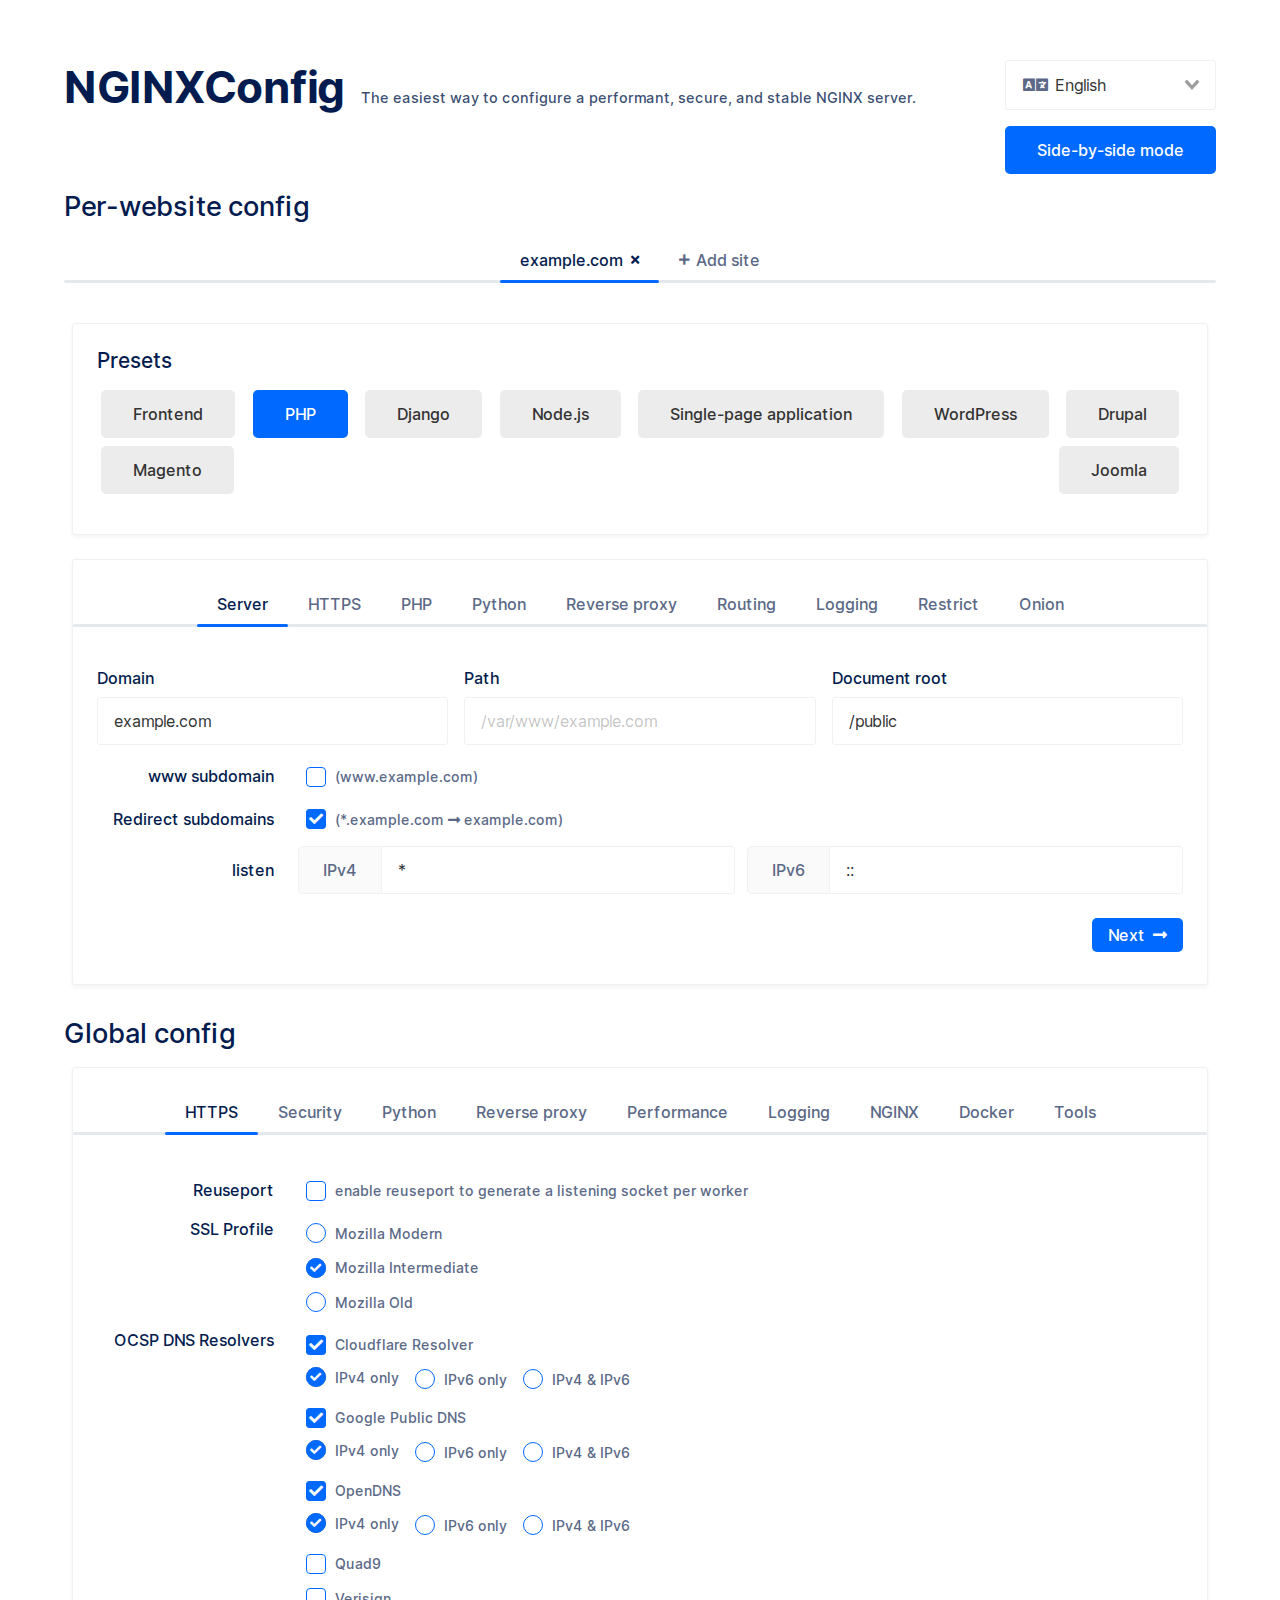
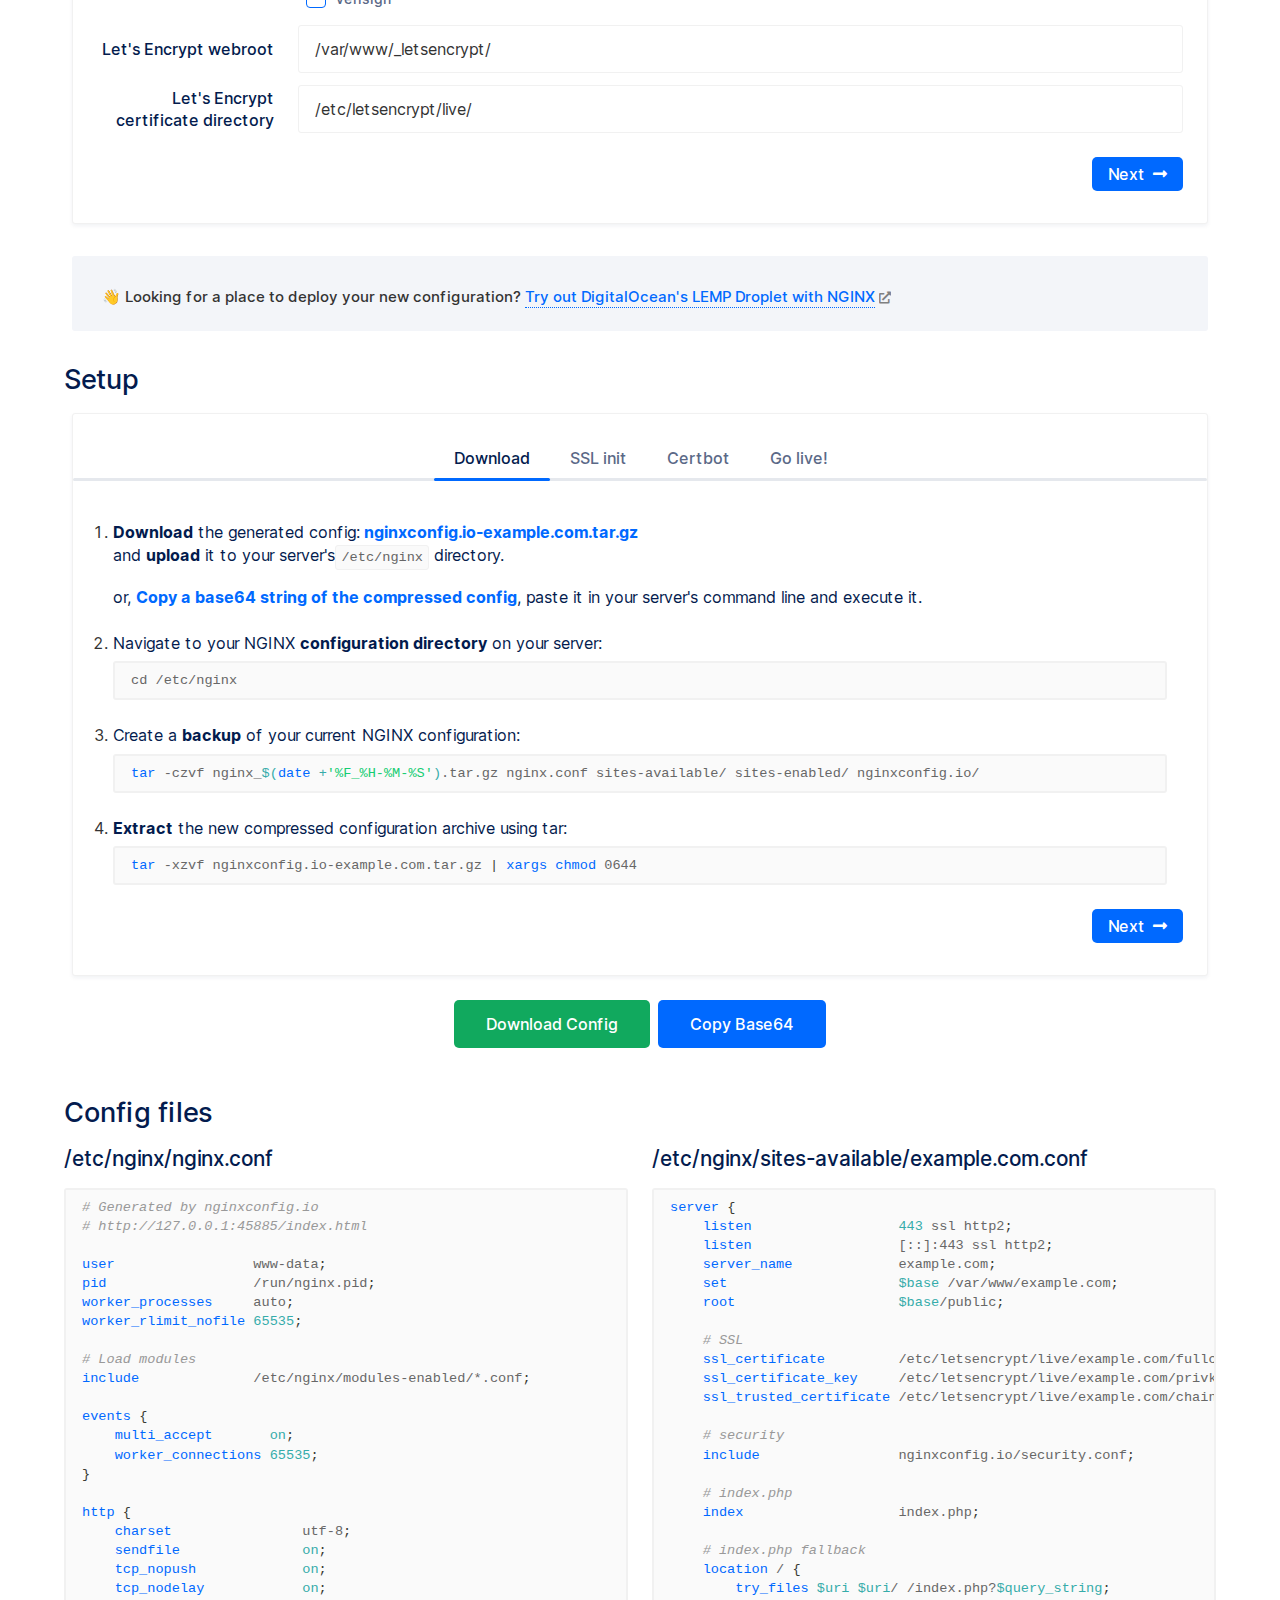
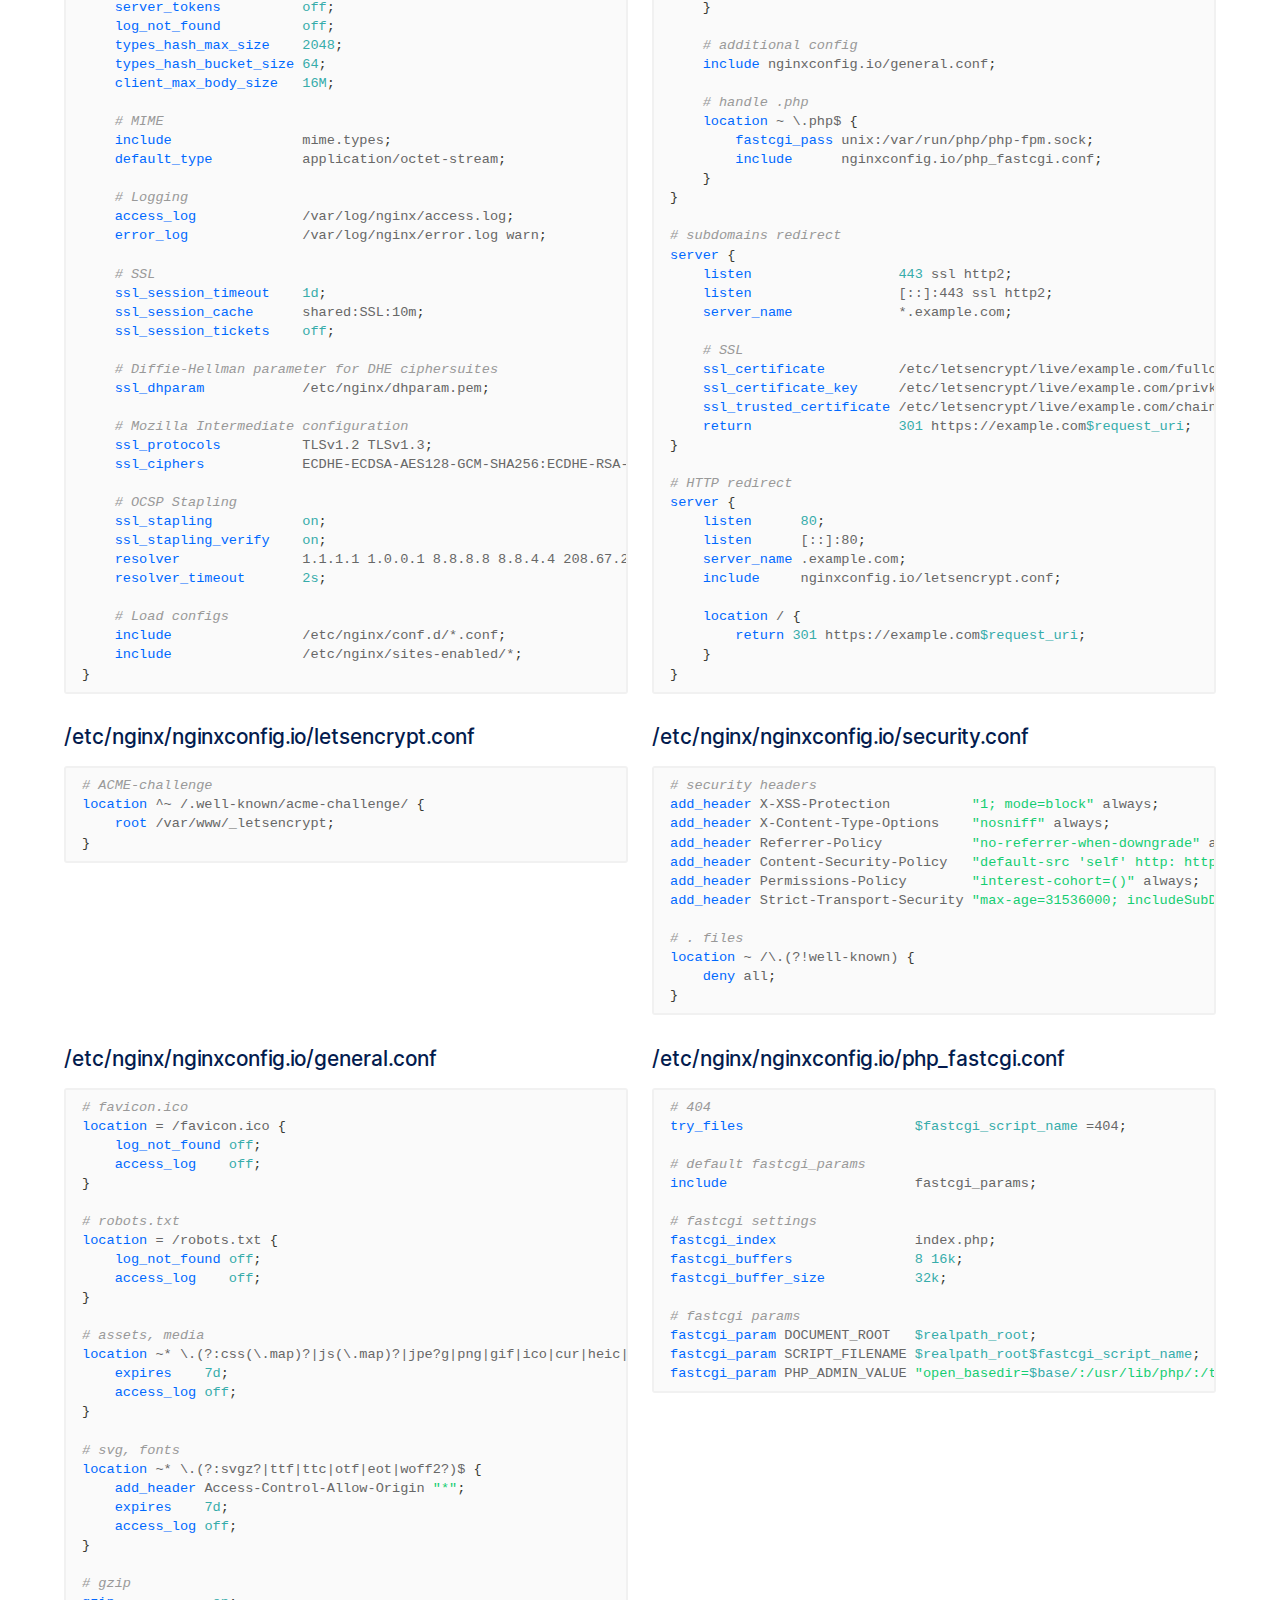
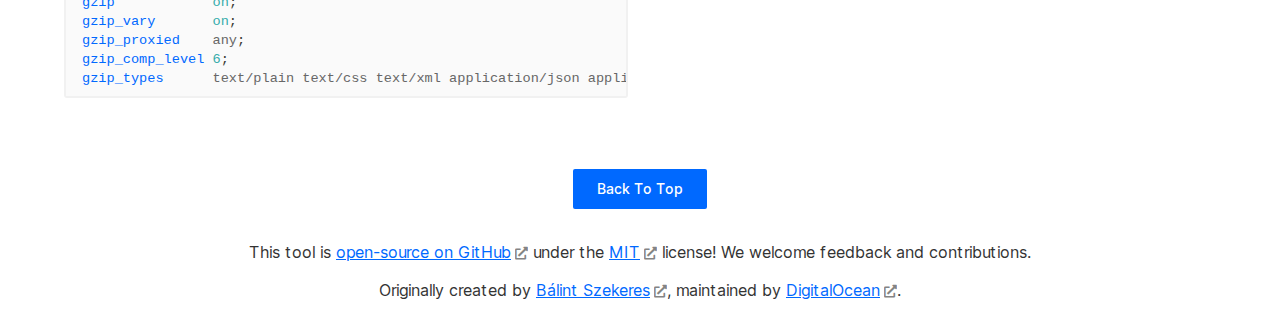
==== commit b7635796: "删除不需要的元素" ====
--- a/index.html
+++ b/index.html
@@ -26,15 +26,7 @@
           algolia_application_id: '6ZHEUVKJ88',
           algolia_api_key: 'c5470567eae7fa1177d43222e18ba086'
         };</script><script>window.Prism = window.Prism || {};
-  window.Prism.manual = true;</script><script src="https://www.digitalocean.com/assets/community/application-ca5650cbe3d36b9bad69e75378dda34e4f368e62684e9ebc8d01bd1284a4e8d2.js"></script><script src="https://www.digitalocean.com/assets/community/rest-3071a2cad5b930cda24fe1d74255d4e3968dc7e10ac24f8c01f0993eab0930cd.js" defer="defer"></script><script defer="defer" src="js/chunk-vendors.js"></script><script defer="defer" src="js/app.js"></script><link href="css/app.css" rel="stylesheet"></head><body class="feature-filter-bar feature-upvotes projects-controller" data-env="production" data-prefix="/community" data-user-id="" data-facebook-app-id="694818843983011"><div class="outside_viewport"></div><div style="display: none;"><svg xmlns="http://www.w3.org/2000/svg" xmlns:xlink="http://www.w3.org/1999/xlink"><symbol id="navbar-logo" xmlns="http://www.w3.org/2000/svg"><title>DigitalOcean home</title><g fill="currentColor" fill-rule="evenodd"><path d="M14.4942 29v-5.5674c5.9572 0 10.5633-5.8478 8.2892-12.059-.8425-2.3006-2.693-4.1355-5.0126-4.9706-6.262-2.2534-12.1564 2.3135-12.1573 8.2207 0 0-.0006.0014-.0014.0014H0C0 5.2123 9.1687-2.1167 19.1138.9624c4.3459 1.3457 7.7993 4.7708 9.1561 9.081C31.3742 19.9068 23.985 29 14.4942 29"></path><path d="M14.507 23.4468H8.9103v-5.549s.0005-.0011.0011-.0011h5.5949c.0006 0 .0009.0006.0009.0006v5.5495M8.9093 27.7118H4.6105l-.0012-.0012v-4.2638h4.3009v4.2638l-.0009.0012M4.6125 23.4468H1.0088c-.0015 0-.0026-.0012-.0026-.0012v-3.5724s.0011-.0025.0026-.0025h3.601c.0015 0 .0027.0011.0027.0011v3.575M43.2806 9.6357h1.649c1.8346 0 3.345.358 4.49 1.0647 1.2714.7603 1.9164 2.2069 1.9164 4.2991 0 2.1554-.6465 3.6671-1.9207 4.4942h-.0008c-1.0971.7196-2.5981 1.0846-4.462 1.0846h-1.6719V9.6357zm8.324-1.0736c-1.6598-1.142-3.7252-1.721-6.1387-1.721h-5.2537V23.373h5.2537c2.4074 0 4.4737-.6113 6.1407-1.8157.907-.6382 1.6197-1.5304 2.1185-2.651.4962-1.1144.7479-2.4288.7479-3.9067 0-1.4605-.2517-2.758-.7482-3.857-.4988-1.104-1.212-1.972-2.1202-2.5804zM58.1303 6.6376c-.5051 0-.9403.1777-1.2906.5254-.3546.335-.5346.7597-.5346 1.2618 0 .501.1791.9322.532 1.2825.3529.35.788.528 1.2932.528.5042 0 .9394-.178 1.2928-.528.3535-.3508.5324-.7821.5324-1.2825 0-.5015-.18-.926-.5324-1.2592-.3534-.3503-.7886-.528-1.2928-.528M56.6247 23.3729h2.9538V11.7294h-2.9538zM69.5321 19.5787c-.5162.5814-1.1793.8635-2.0264.8635-.8471 0-1.5064-.282-2.015-.863-.5065-.5777-.7637-1.3439-.7637-2.2773 0-.9479.2572-1.7238.764-2.3058.502-.576 1.1796-.8683 2.0147-.8683.8465 0 1.5096.284 2.0262.8695.5142.582.7751 1.3573.7751 2.3046 0 .9328-.2609 1.6988-.7749 2.2768zm.775-6.8767c-.8908-.7858-1.8858-1.2444-2.9614-1.2444-1.6305 0-2.9859.5598-4.0276 1.662-1.0555 1.0932-1.5907 2.5006-1.5907 4.1823 0 1.644.5269 3.0464 1.568 4.1709 1.0498 1.088 2.4123 1.6396 4.0503 1.6396 1.139 0 2.1182-.3144 2.9157-.9356v.268c0 .9662-.2608 1.7176-.7751 2.234-.5137.5154-1.226.7764-2.1173.7764-1.3637 0-2.2183-.5314-3.2589-1.9262l-2.0115 1.917.0542.0754c.4346.605 1.1 1.197 1.9785 1.7594.8787.5603 1.9832.8447 3.2832.8447 1.7536 0 3.1726-.5363 4.2172-1.5933 1.0506-1.0628 1.5835-2.486 1.5835-4.2286V11.7294H70.307v.9726zM75.7434 23.3729h2.9541V11.7294h-2.9541zM77.249 6.6376c-.5052 0-.94.1777-1.2906.5254-.3547.335-.5344.7597-.5344 1.2618 0 .501.1789.9322.532 1.2825.353.35.7878.528 1.293.528.5045 0 .9396-.178 1.2928-.528.3535-.3508.5323-.7821.5323-1.2825 0-.5015-.1797-.926-.5323-1.2592-.3532-.3503-.7883-.528-1.2929-.528M85.1724 8.5831h-2.9082v3.1463h-1.6888v2.6702h1.6888v4.8365c0 1.5134.3047 2.5964.9064 3.2181.6031.6247 1.6741.9414 3.1831.9414.48 0 .963-.0156 1.4354-.0463l.133-.0088v-2.6683l-1.013.0526c-.7033 0-1.1728-.1226-1.3961-.3637-.226-.245-.3406-.7636-.3406-1.5404v-4.421h2.7497v-2.6703h-2.7497V8.583M101.7735 23.3729h2.9544V6.8412h-2.9544zM134.5728 19.2094c-.5286.5874-1.0693 1.0966-1.4855 1.3613v.0005c-.4085.2599-.924.3918-1.532.3918-.8703 0-1.5703-.3144-2.1405-.9621-.567-.644-.8545-1.4716-.8545-2.4613s.2838-1.8162.8436-2.4556c.5625-.6434 1.2588-.9562 2.1285-.9562.9515 0 1.9548.5869 2.8145 1.5947l1.9525-1.8568c-1.273-1.6433-2.897-2.4081-4.8352-2.4081-1.622 0-3.028.5862-4.1788 1.7411-1.1446 1.147-1.7251 2.6074-1.7251 4.3409 0 1.7335.58 3.1977 1.7234 4.352 1.1447 1.1557 2.5514 1.7417 4.1805 1.7417 2.139 0 3.8651-.9158 5.029-2.5935l-1.9204-1.8304M140.2405 16.0973c.1422-.5567.401-1.0207.7714-1.381.4005-.3906.9214-.5885 1.5489-.5885.716 0 1.2702.2019 1.6474.6014.3495.3696.5467.8296.588 1.368h-4.5557zm6.4569-2.7414c-.4191-.5788-.9896-1.0448-1.6965-1.3854-.7047-.3404-1.526-.513-2.441-.513-1.6489 0-2.9982.6037-4.0113 1.7946-.9836 1.182-1.4818 2.651-1.4818 4.3665 0 1.7648.547 3.2253 1.6254 4.341 1.0727 1.1105 2.5083 1.6737 4.267 1.6737 1.992 0 3.627-.799 4.8587-2.3752l.0666-.0847-1.9273-1.837c-.1789.2139-.4317.4561-.6628.6722-.2918.273-.5659.4842-.8588.6289-.4415.218-.9369.3255-1.4907.3255-.8187 0-1.4964-.2388-2.0147-.71-.4847-.4403-.768-1.0345-.843-1.7683h7.8265l.0264-1.0693c0-.7569-.1038-1.4862-.3088-2.1677a6.312 6.312 0 0 0-.934-1.8918zM152.797 18.9234c.3352-.2318.8085-.3483 1.4073-.3483.7112 0 1.4654.1413 2.2426.421v1.1421c-.6421.592-1.4996.8922-2.5499.8922-.5114 0-.909-.1126-1.1822-.3355-.2683-.218-.3985-.4955-.3985-.847 0-.3994.1571-.7022.4808-.9245zm5.2452-6.3229h-.0003c-.8952-.758-2.1328-1.143-3.678-1.143-.9829 0-1.902.2144-2.7336.6324-.7691.387-1.5245 1.0275-2.0043 1.8662l.0298.0358 1.8917 1.796c.7791-1.2322 1.6454-1.66 2.7941-1.66.6172 0 1.1298.1643 1.5234.4881.3916.3216.5819.7304.5819 1.249v.5652c-.7324-.221-1.4629-.333-2.1738-.333-1.47 0-2.6663.3432-3.555 1.0193-.9.6852-1.3562 1.665-1.3562 2.9125 0 1.094.3847 1.9829 1.1461 2.6433.7677.6372 1.7275.961 2.8524.961 1.1246 0 2.177-.4495 3.132-1.2191v.9587h2.9089v-7.4852c0-1.4173-.4572-2.523-1.3591-3.2872zM170.7656 12.8285c-.8227-.9092-1.9791-1.371-3.4371-1.371-1.172 0-2.1236.3338-2.8357.9926v-.7207h-2.897v11.6435h2.954v-6.4215c0-.8823.2119-1.5828.6293-2.0826.4162-.4987.989-.741 1.75-.741.6691 0 1.1765.2167 1.5506.662.3759.4474.5662 1.0638.5662 1.8335v6.7496H172v-6.7496c0-1.6127-.415-2.889-1.2344-3.7948M92.8158 18.9234c.3351-.2318.8087-.3483 1.4075-.3483.7112 0 1.4652.1413 2.2426.421v1.1421c-.6421.592-1.4998.8922-2.5502.8922-.5114 0-.9087-.1126-1.1819-.3355-.2683-.218-.3988-.4955-.3988-.847 0-.3994.1574-.7022.4808-.9245zm5.2451-6.3229h-.0003c-.8952-.758-2.1328-1.143-3.6776-1.143-.983 0-1.902.2144-2.7337.6324-.7694.387-1.5247 1.0275-2.0043 1.8662l.0295.0358 1.8917 1.796c.7792-1.2322 1.6458-1.66 2.7941-1.66.6172 0 1.1298.1643 1.5234.4881.3916.3216.5822.7304.5822 1.249v.5652c-.7327-.221-1.4631-.333-2.174-.333-1.47 0-2.6664.3432-3.555 1.0193-.8999.6852-1.3562 1.665-1.3562 2.9125 0 1.094.3847 1.9829 1.1463 2.6433.7677.6372 1.7272.961 2.8524.961 1.1246 0 2.1766-.4495 3.1318-1.2191v.9587H99.42v-7.4852c0-1.4173-.457-2.523-1.359-3.2872zM115.4464 9.5808c-3.0682 0-5.5645 2.4755-5.5645 5.5188s2.4963 5.5188 5.5645 5.5188c3.0682 0 5.5645-2.4755 5.5645-5.5188s-2.4963-5.5188-5.5645-5.5188zm0 14.0408c-4.7383 0-8.5928-3.8228-8.5928-8.522 0-4.6994 3.8545-8.5223 8.5928-8.5223 4.738 0 8.5925 3.8229 8.5925 8.5223 0 4.6992-3.8545 8.522-8.5925 8.522z"></path></g></symbol><symbol id="navbar-community_logo" xmlns="http://www.w3.org/2000/svg" viewBox="0 0 532.2 99.8" fill="currentColor"><path class="st0" d="M98.5,23c15.5,0,27.7,12.1,27.7,28.2c0,16.1-12.3,28.1-27.7,28.1c-15.6,0-27.7-11.9-27.7-28.1 C70.8,35.1,82.9,23,98.5,23z M98.5,67.9c8.7,0,14.9-7,14.9-16.8c0-9.8-6.2-16.8-14.9-16.8c-8.8,0-15,7-15,16.8 C83.5,60.9,89.7,67.9,98.5,67.9z"></path><path class="st0" d="M166.8,45.9c0-7-3.5-11.6-9.9-11.6c-7.2,0-11.1,5.3-11.1,13.1V78h-12.5V24.3h12.3V29c2.4-2.8,7-6,13.9-6 c7.3,0,12.2,3.1,15,7c4.4-4.9,10-7,16.8-7c14.4,0,21.4,8.5,21.4,23.8V78h-12.5V45.9c0-7-3.5-11.6-9.9-11.6 c-7.2,0-11.2,5.3-11.2,13.1V78h-12.4V45.9z"></path><path class="st0" d="M255.5,45.9c0-7-3.5-11.6-9.9-11.6c-7.2,0-11.1,5.3-11.1,13.1V78h-12.5V24.3h12.3V29c2.4-2.8,7-6,13.9-6 c7.3,0,12.2,3.1,15,7c4.4-4.9,10-7,16.8-7c14.4,0,21.4,8.5,21.4,23.8V78h-12.5V45.9c0-7-3.5-11.6-9.9-11.6 c-7.2,0-11.2,5.3-11.2,13.1V78h-12.4V45.9z"></path><path class="st0" d="M322.5,56.4c0,7,3.6,11.6,10.1,11.6c7.2,0,11.2-5.6,11.2-13.5V24.3h12.5V78h-12.3v-4.4 c-3.4,3.7-8.1,5.6-13.9,5.6c-11.9,0-20.1-8.4-20.1-23.7V24.3h12.5V56.4z"></path><path class="st0" d="M378.2,78h-12.5V24.3h12.3v4.4c2.7-3.1,7.7-5.7,13.9-5.7c13.1,0,21.3,8.5,21.3,23.8V78h-12.5V46.8 c0-7.5-3.7-12.5-10.6-12.5c-7.8,0-11.8,5.6-11.8,14V78z"></path><path class="st0" d="M427.8,0.2c4.4,0,7.9,3.4,7.9,7.8s-3.5,7.9-7.9,7.9c-4.4,0-7.9-3.5-7.9-7.9S423.4,0.2,427.8,0.2z M421.4,24.3 h12.5V78h-12.5V24.3z"></path><path class="st0" d="M446.7,59.1V35.5h-6.5V24.3h6.5v-15H459v15h12.2v11.2H459v21.7c0,7.8,1.8,9.8,8.8,9.8c1.2,0,4.1-0.2,4.1-0.2 v11.2c0,0-2.4,0.2-6.7,0.2C451.2,78.1,446.7,72.7,446.7,59.1z"></path><path class="st0" d="M497.3,78.7l-21.3-54.4h14.2l14,38.8l14.2-38.8h13.6l-24.1,60.2c-3.7,9.4-7.2,15.3-21.3,15.3 c-2.5,0-4.8-0.1-4.8-0.1V88c0,0,1.5,0.1,2.8,0.1c7.6,0,9.8-2.3,11.8-7.8L497.3,78.7z"></path><path class="st0" d="M62.4,55.9c-5.3,7-12.2,11.4-22.1,11.4c-15.6,0-27-11.7-27-27.5c0-16.1,11.4-27.8,26.5-27.8 c10,0,16.8,4.8,21.3,11.3l8.4-8.8C63.1,5.7,53.3,0,39.7,0C17.1,0,0,15.9,0,39.8c0,23.4,17.1,39.4,40.1,39.4c13.1,0,22-4.9,28.6-12.2 L62.4,55.9z"></path></symbol><symbol id="navbar-control_panel_icon" viewBox="0 0 45 45" fill="none" xmlns="http://www.w3.org/2000/svg"><path d="M19.6875 23.4862C19.6885 23.9722 19.4965 24.4388 19.1537 24.7833C18.8109 25.1279 18.3454 25.3222 17.8594 25.3237H3.23438C2.99366 25.3232 2.75539 25.2753 2.53321 25.1827C2.31102 25.09 2.10927 24.9545 1.93949 24.7839C1.7697 24.6132 1.63522 24.4108 1.54373 24.1881C1.45223 23.9655 1.40552 23.727 1.40626 23.4862V3.25498C1.40577 3.01417 1.45271 2.77562 1.54441 2.55295C1.63611 2.33028 1.77077 2.12785 1.9407 1.95722C2.11063 1.7866 2.31251 1.65111 2.5348 1.5585C2.75709 1.46589 2.99545 1.41797 3.23626 1.41748L17.8613 1.44186C18.347 1.44384 18.812 1.63843 19.1544 1.98292C19.4968 2.32741 19.6885 2.79366 19.6875 3.27936V23.4862Z" stroke="#0069FF" stroke-width="2" stroke-linecap="round" stroke-linejoin="round"></path><path d="M43.5863 12.27C43.5828 12.7516 43.3883 13.212 43.0456 13.5503C42.7028 13.8885 42.2397 14.0768 41.7582 14.0738H27.1332C26.8947 14.0755 26.6582 14.0302 26.4372 13.9405C26.2162 13.8507 26.015 13.7183 25.8453 13.5508C25.6755 13.3833 25.5404 13.1839 25.4477 12.9642C25.355 12.7444 25.3065 12.5085 25.3051 12.27V3.24565C25.308 2.76461 25.5019 2.30442 25.8439 1.96621C26.186 1.62799 26.6484 1.43941 27.1294 1.4419L41.7544 1.41753C42.2365 1.41403 42.7002 1.60205 43.0437 1.94027C43.3872 2.27849 43.5823 2.73924 43.5863 3.22128V12.27Z" stroke="#0069FF" stroke-width="2" stroke-linecap="round" stroke-linejoin="round"></path><path d="M19.6875 41.7956C19.686 42.0347 19.6375 42.2712 19.5446 42.4915C19.4518 42.7118 19.3164 42.9117 19.1463 43.0797C18.9762 43.2477 18.7747 43.3806 18.5532 43.4707C18.3318 43.5609 18.0947 43.6065 17.8556 43.605L3.23063 43.5806C2.74908 43.5826 2.28644 43.3934 1.94436 43.0545C1.60228 42.7155 1.40873 42.2547 1.40625 41.7731V32.7563C1.40748 32.5175 1.45575 32.2813 1.54831 32.0612C1.64087 31.8412 1.7759 31.6415 1.94569 31.4736C2.11547 31.3057 2.31667 31.173 2.53779 31.0829C2.75892 30.9929 2.99562 30.9473 3.23438 30.9488H17.8594C18.3414 30.9463 18.8047 31.1352 19.1475 31.4742C19.4903 31.8131 19.6845 32.2742 19.6875 32.7563V41.7956Z" stroke="#0069FF" stroke-width="2" stroke-linecap="round" stroke-linejoin="round"></path><path d="M27.1349 43.605C26.894 43.6045 26.6555 43.5565 26.433 43.4638C26.2106 43.3711 26.0087 43.2354 25.8387 43.0646C25.6688 42.8937 25.5341 42.6911 25.4426 42.4682C25.351 42.2453 25.3042 42.0066 25.3049 41.7656V21.5381C25.3042 21.2973 25.3509 21.0587 25.4424 20.8359C25.5338 20.6132 25.6683 20.4106 25.8381 20.2398C26.0078 20.069 26.2095 19.9333 26.4317 19.8405C26.6539 19.7476 26.8923 19.6995 27.1331 19.6987H41.7581C41.9989 19.6995 42.2372 19.7476 42.4594 19.8405C42.6816 19.9333 42.8833 20.069 43.0531 20.2398C43.2228 20.4106 43.3573 20.6132 43.4488 20.8359C43.5402 21.0587 43.5869 21.2973 43.5862 21.5381V41.7412C43.5872 42.2271 43.3955 42.6935 43.0532 43.0383C42.7109 43.3831 42.2458 43.5781 41.7599 43.5806L27.1349 43.605Z" stroke="#0069FF" stroke-width="2" stroke-linecap="round" stroke-linejoin="round"></path></symbol><symbol id="navbar-community_icon" viewBox="0 0 45 45" fill="none" xmlns="http://www.w3.org/2000/svg"><g clip-path="url(#clip0)"><path d="M12.6562 10.5469C12.6562 9.85155 12.8624 9.17184 13.2487 8.5937C13.635 8.01556 14.1841 7.56495 14.8265 7.29886C15.4689 7.03277 16.1758 6.96315 16.8577 7.0988C17.5397 7.23445 18.1661 7.56929 18.6578 8.06095C19.1495 8.55262 19.4843 9.17905 19.6199 9.86101C19.7556 10.543 19.686 11.2499 19.4199 11.8922C19.1538 12.5346 18.7032 13.0837 18.1251 13.47C17.5469 13.8563 16.8672 14.0625 16.1719 14.0625" stroke="#0069FF" stroke-width="2" stroke-linecap="round" stroke-linejoin="round"></path><path d="M16.1719 18.2812C16.0328 18.2812 15.8969 18.3225 15.7812 18.3997C15.6656 18.477 15.5755 18.5868 15.5223 18.7153C15.4691 18.8438 15.4551 18.9852 15.4823 19.1215C15.5094 19.2579 15.5764 19.3832 15.6747 19.4816C15.773 19.5799 15.8983 19.6469 16.0347 19.674C16.1711 19.7011 16.3125 19.6872 16.4409 19.634C16.5694 19.5808 16.6792 19.4906 16.7565 19.375C16.8338 19.2594 16.875 19.1234 16.875 18.9844C16.875 18.7979 16.8009 18.6191 16.6691 18.4872C16.5372 18.3553 16.3584 18.2812 16.1719 18.2812Z" stroke="#0069FF" stroke-width="2" stroke-linecap="round" stroke-linejoin="round"></path><path d="M32.3438 4.21875V12.6562" stroke="#0069FF" stroke-width="2" stroke-linecap="round" stroke-linejoin="round"></path><path d="M29.5312 1.40625C30.2772 1.40625 30.9925 1.70257 31.52 2.23001C32.0474 2.75746 32.3438 3.47283 32.3438 4.21875" stroke="#0069FF" stroke-width="2" stroke-linecap="round" stroke-linejoin="round"></path><path d="M4.21875 1.40625H29.5312" stroke="#0069FF" stroke-width="2" stroke-linecap="round" stroke-linejoin="round"></path><path d="M1.40625 4.21875C1.40625 3.47283 1.70257 2.75746 2.23001 2.23001C2.75746 1.70257 3.47283 1.40625 4.21875 1.40625" stroke="#0069FF" stroke-width="2" stroke-linecap="round" stroke-linejoin="round"></path><path d="M1.40625 23.9062V4.21875" stroke="#0069FF" stroke-width="2" stroke-linecap="round" stroke-linejoin="round"></path><path d="M4.21875 26.7188C3.47283 26.7187 2.75746 26.4224 2.23001 25.895C1.70257 25.3675 1.40625 24.6522 1.40625 23.9062" stroke="#0069FF" stroke-width="2" stroke-linecap="round" stroke-linejoin="round"></path><path d="M9.84375 26.7188H4.21875" stroke="#0069FF" stroke-width="2" stroke-linecap="round" stroke-linejoin="round"></path><path d="M9.84375 35.1562V26.7188" stroke="#0069FF" stroke-width="2" stroke-linecap="round" stroke-linejoin="round"></path><path d="M15.4688 30.9375L9.84375 35.1562" stroke="#0069FF" stroke-width="2" stroke-linecap="round" stroke-linejoin="round"></path><path d="M43.5938 35.1562H37.9688V43.5938L29.5312 35.1562H21.0938V18.2812H43.5938V35.1562Z" stroke="#0069FF" stroke-width="2" stroke-linecap="round" stroke-linejoin="round"></path><path d="M32.3438 23.9062V29.5312" stroke="#0069FF" stroke-width="2" stroke-linecap="round" stroke-linejoin="round"></path></g><defs><clipPath id="clip0"><rect width="45" height="45" fill="white"></rect></clipPath></defs></symbol><symbol id="navbar-search" viewBox="0 0 16 16" fill="currentColor"><path fill-rule="evenodd" d="M15.7 13.3l-3.81-3.83A5.93 5.93 0 0 0 13 6c0-3.31-2.69-6-6-6S1 2.69 1 6s2.69 6 6 6c1.3 0 2.48-.41 3.47-1.11l3.83 3.81c.19.2.45.3.7.3.25 0 .52-.09.7-.3a.996.996 0 0 0 0-1.41v.01zM7 10.7c-2.59 0-4.7-2.11-4.7-4.7 0-2.59 2.11-4.7 4.7-4.7 2.59 0 4.7 2.11 4.7 4.7 0 2.59-2.11 4.7-4.7 4.7z"></path></symbol><symbol id="navbar-logomark" viewBox="65.2 173.5 180 180" fill="currentColor"><path d="M155.2,351.7v-34.2c36.2,0,64.3-35.9,50.4-74c-5.1-14.1-16.4-25.4-30.5-30.5c-38.1-13.8-74,14.2-74,50.4l0,0H67c0-57.7,55.8-102.7,116.3-83.8c26.4,8.3,47.5,29.3,55.7,55.7C257.9,295.9,213,351.7,155.2,351.7z"></path><polygon points="155.3,317.6 121.3,317.6 121.3,283.6 121.3,283.6 155.3,283.6 155.3,283.6"></polygon><polygon points="121.3,343.8 95.1,343.8 95.1,343.8 95.1,317.6 121.3,317.6"></polygon><path d="M95.1,317.6H73.2l0,0v-21.9l0,0h21.9l0,0V317.6z"></path></symbol><symbol id="navbar-hubforgood" viewBox="6 6 30 30" width="30" height="30" fill="none" stroke="currentColor" stroke-width="1.5"><circle class="cls-3" cx="21" cy="21.03" r="8.92"></circle><path class="cls-3" d="M12.08,21a8.94,8.94,0,0,1,8.6-8.92"></path><path class="cls-3" d="M29.92,21a9.18,9.18,0,0,1-2.61,6.37A9,9,0,0,1,20.75,30"></path><path class="cls-3" d="M21,25.36S16.35,22.69,16.35,20a2.3,2.3,0,0,1,4.59,0h0a2.28,2.28,0,0,1,2.29-2.29A2.25,2.25,0,0,1,25.52,20C25.65,22.69,21,25.36,21,25.36Z"></path><path class="cls-3" d="M7.43,20.84A13.49,13.49,0,0,1,20.68,7.46"></path><path class="cls-3" d="M34.57,20.91a13.57,13.57,0,0,1-3.95,9.68,13.35,13.35,0,0,1-9.68,3.95"></path><path class="cls-3" d="M20.87,34.6a13.42,13.42,0,0,1-9.49-4,13.64,13.64,0,0,1-4-9.81l4.65.13a8.94,8.94,0,0,0,2.61,6.31,9.09,9.09,0,0,0,6.06,2.61Z"></path><path class="cls-3" d="M29.92,21a9.06,9.06,0,0,0-2.61-6.31,8.89,8.89,0,0,0-6.63-2.61V7.4a13.76,13.76,0,0,1,9.88,3.95,13.42,13.42,0,0,1,3.95,9.49Z"></path></symbol><symbol id="navbar-write4do" viewBox="0 0 30 30" fill="none" stroke="currentColor"><path d="M16.3063 17.67L11.6663 18.3338L12.3288 13.6925L24.2613 1.76002C24.7887 1.23257 25.5041 0.936249 26.25 0.936249C26.6194 0.936249 26.9851 1.009 27.3263 1.15034C27.6675 1.29168 27.9776 1.49885 28.2388 1.76002C28.4999 2.02118 28.7071 2.33123 28.8484 2.67246C28.9898 3.01369 29.0625 3.37942 29.0625 3.74877C29.0625 4.11811 28.9898 4.48384 28.8484 4.82507C28.7071 5.1663 28.4999 5.47635 28.2388 5.73752L16.3063 17.67Z" stroke-width="1.5" stroke-linecap="round" stroke-linejoin="round"></path><path d="M22.935 3.08624L26.9125 7.06374" stroke-width="1.5" stroke-linecap="round" stroke-linejoin="round"></path><path d="M23.4375 17.8125V27.1875C23.4375 27.6848 23.24 28.1617 22.8883 28.5133C22.5367 28.865 22.0598 29.0625 21.5625 29.0625H2.8125C2.31522 29.0625 1.83831 28.865 1.48667 28.5133C1.13504 28.1617 0.9375 27.6848 0.9375 27.1875V8.4375C0.9375 7.94022 1.13504 7.46331 1.48667 7.11167C1.83831 6.76004 2.31522 6.5625 2.8125 6.5625H12.1875" stroke-width="1.5" stroke-linecap="round" stroke-linejoin="round"></path></symbol><symbol id="navbar-hacktoberfest" viewBox="0 0 30 30" fill="none" stroke="currentColor"><path d="M19.2063 24.9918L16.5714 22.3569V14.4854L13.986 17.0708V23.5755L12.5615 25L11.1371 23.5591V8.44175L10.7419 8.04652L8.93042 9.8662L8 8.94401L11.9358 5.00823L11.944 5.01647L12.1005 5.16468L13.9778 7.04199V13.8431L16.5632 11.2577V8.42528L15.2705 7.12433L17.3948 5L19.4286 7.03376V20.9572L20.4249 21.9535L21.6352 20.7431L22.5492 21.6571L19.2063 24.9918Z" fill="currentcolor"></path><rect x="0.75" y="0.75" width="28.5" height="28.5" rx="2.25" stroke-width="1.5" stroke="currentColor"></rect></symbol><symbol id="navbar-build" viewBox="0 0 16 16" fill="none" stroke="currentColor"><path d="M1.5 14.5C1.23478 14.5 0.98043 14.3946 0.792893 14.2071C0.605357 14.0196 0.5 13.7652 0.5 13.5V2.57667C0.500879 2.29139 0.614596 2.01804 0.81632 1.81632C1.01804 1.6146 1.29139 1.50088 1.57667 1.5H14.4287C14.7125 1.50088 14.9845 1.61403 15.1852 1.81476C15.386 2.01548 15.4991 2.28747 15.5 2.57133V13.4233C15.4991 13.7086 15.3854 13.982 15.1837 14.1837C14.982 14.3854 14.7086 14.4991 14.4233 14.5H1.5Z" stroke-linecap="round" stroke-linejoin="round"></path><path d="M15.5 4.5H0.5" stroke-linecap="round" stroke-linejoin="round"></path><path d="M11 7.5L13 9.5L11 11.5" stroke-linecap="round" stroke-linejoin="round"></path><path d="M5 7.5L3 9.5L5 11.5" stroke-linecap="round" stroke-linejoin="round"></path><path d="M9 7.5L7 11.5" stroke-linecap="round" stroke-linejoin="round"></path></symbol></svg></div><nav class="navbar" role="navigation" aria-label="Navigation" data-js="global-navbar"><ul role="menubar" class="utility"><li role="banner" data-flex="grow" data-show="always" data-js="global-navbar-banner"></li><li role="menuitem"><a href="https://www.digitalocean.com/products/">Products</a></li><li role="menuitem"><a href="https://www.digitalocean.com/pricing/">Pricing</a></li><li role="menuitem" aria-haspopup="true" tabindex="0"><span class="expander">Docs</span><div role="menuitem" class="mini" aria-expanded="false"><ul role="menu"><li role="menuitem"><a href="https://www.digitalocean.com/docs/">Product Docs</a></li><li role="menuitem"><a href="https://developers.digitalocean.com/documentation/">API Docs</a></li></ul></div></li><li role="menuitem" aria-haspopup="true" tabindex="0"><span class="expander">Sign in</span><div role="menuitem" class="mini" aria-expanded="false"><header>Sign in to</header><ul role="menu"><li role="menuitem"><svg xmlns="http://www.w3.org/2000/svg" xmlns:xlink="http://www.w3.org/1999/xlink"><use xlink:href="#navbar-community_icon"></use></svg> <a id="log-in" href="https://www.digitalocean.com/community/auth/digitalocean">Community</a></li><li role="menuitem"><svg xmlns="http://www.w3.org/2000/svg" xmlns:xlink="http://www.w3.org/1999/xlink"><use xlink:href="#navbar-control_panel_icon"></use></svg> <a href="https://cloud.digitalocean.com/registrations/new">Control Panel</a></li></ul></div></li></ul><ul role="menubar" class="primary"><li role="menuitem" data-show="always" class="logo-square"><a href="https://www.digitalocean.com/"><svg xmlns="http://www.w3.org/2000/svg" xmlns:xlink="http://www.w3.org/1999/xlink" shape-rendering="auto"><use xlink:href="#navbar-logomark"></use></svg></a></li><li role="menuitem" data-show="always"><a title="DigitalOcean Community Home" class="home" href="https://www.digitalocean.com/community"><svg xmlns="http://www.w3.org/2000/svg" xmlns:xlink="http://www.w3.org/1999/xlink" width="120px" height="24px" shape-rendering="auto"><use xlink:href="#navbar-community_logo"></use></svg></a></li><li role="menuitem"><a data-activatable="true" href="https://www.digitalocean.com/community/tutorials">Tutorials</a></li><li role="menuitem"><a data-activatable="true" href="https://www.digitalocean.com/community/questions">Questions</a></li><li role="menuitem"><a data-activatable="true" href="https://www.digitalocean.com/community/tags/tech-talks">Tech Talks</a></li><li role="menuitem" aria-haspopup="true" class="mega_parent" tabindex="0"><span class="expander">Get Involved</span><div role="menuitem" class="mega" aria-expanded="false"><div class="section column menu-participate"><header>Participate</header><ul role="menu"><li role="menuitem"><a href="https://www.digitalocean.com/community/pages/hub-for-good" class="with_image"><svg xmlns="http://www.w3.org/2000/svg" xmlns:xlink="http://www.w3.org/1999/xlink"><use xlink:href="#navbar-hubforgood"></use></svg><p><strong>Hollie's Hub for Good</strong> Supporting each other to make an impact</p></a></li><li role="menuitem"><a class="with_image" href="https://www.digitalocean.com/community/pages/write-for-digitalocean"><svg xmlns="http://www.w3.org/2000/svg" xmlns:xlink="http://www.w3.org/1999/xlink"><use xlink:href="#navbar-write4do"></use></svg><p><strong>Write for DigitalOcean</strong> You get paid, we donate to tech non-profits.</p></a></li><li role="menuitem"><a href="https://hacktoberfest.digitalocean.com" class="with_image"><svg xmlns="http://www.w3.org/2000/svg" xmlns:xlink="http://www.w3.org/1999/xlink"><use xlink:href="#navbar-hacktoberfest"></use></svg><p><strong>Hacktoberfest</strong> Contribute to Open Source</p></a></li></ul></div><div class="section column menu-build-with"><header><svg xmlns="http://www.w3.org/2000/svg" xmlns:xlink="http://www.w3.org/1999/xlink"><use xlink:href="#navbar-build"></use></svg> Build with DigitalOcean</header><ul role="menu" class="indent"><li role="menuitem"><a title="Community-built tools and integrations that use the DigitalOcean API" href="https://www.digitalocean.com/community/tools">Community Tools and Integrations</a></li><li role="menuitem"><a href="https://www.digitalocean.com/hatch/" title="Build your startup on DigitalOcean.">Hatch Startup Program</a></li><li role="menuitem"><a href="https://marketplace.digitalocean.com/vendors/" title="List your open source 1-Click Application in the DigitalOcean Marketplace">Marketplace Partner Program</a></li><li role="menuitem"><a href="https://www.digitalocean.com/partners/solutions-partners/" title="Easily deploy &amp; modernize your clients’ infrastructures with the Solutions Partner Program">Solutions Partner Program</a></li><li role="menuitem"><a href="https://www.digitalocean.com/droplets-for-demos/" title="DigitalOcean credits to fund research for conference and meetup presentations">Presentation Grants</a></li><li role="menuitem"><a href="https://github.com/digitalocean" title="View all the open-source projects that DigitalOcean have on GitHub">DigitalOcean on GitHub</a></li></ul></div></div></li><li role="menuitem" data-show="mobile" data-flex="grow" class="right"><a href="javascript:void(0);" data-toggle="dialog" data-target=".mobile_nav"><span class="icon-menu-thin"></span></a></li><li role="menuitem" data-flex="grow"><button id="q" class="search_button"><svg xmlns="http://www.w3.org/2000/svg" xmlns:xlink="http://www.w3.org/1999/xlink" shape-rendering="auto" width="14px" height="14px"><use xlink:href="#navbar-search"></use></svg> Search Community <kbd>/</kbd></button></li><li role="menuitem"><a class="button blue-button small-button" href="https://www.digitalocean.com/community/auth/digitalocean?display=sessionless+register+button">Sign Up</a></li></ul></nav><header><div class="legacy-header"><div class="flash-container"></div><div class="wrapper"></div></div></header><div class="wrapper layout-wrapper"><div id="app"></div><div class="helpfulness-cont"><div class="hsb--container"><div class="hsb--content"><div class="hsb--content-main"><div class="hsb--undo hsb--hide"><span class="icon icon-helpfulness-upvoted"></span> <span class="hsb--question">You rated this helpful.</span> <button name="button" type="submit" class="hsb--button-down hsb--vote-down-js" data-upvotable-type="Project">Undo</button></div><div class="hsb--flagging-undo hsb--hide"><span class="icon icon-helpfulness-flag"></span> <span class="hsb--question">You reported this tool.</span> <button name="button" type="submit" class="hsb--button-down hsb--unflagging-js">Undo</button></div><div class="hsb--do"><span class="hsb--question">Was this helpful?</span> <button name="button" type="submit" class="hsb--button hsb--vote-up-js" id="submit-upvote-report" data-upvotable-id="1" data-upvotable-type="Project">Yes</button> <button name="button" type="submit" class="hsb--button hsb--flagging-js" data-url="/community/tools/1/flag" data-flaggable-id="1" data-flag-type="no">No</button></div><div class="hsb--social-and-comments"><div class="hsb--social-sharing"><a target="_blank" class="share-popup" href="http://twitter.com/share?text=&amp;url=https%3A%2F%2Fwww.digitalocean.com%2Fcommunity%2Ftools%2Fblank%3Futm_medium%3Dcommunity%26utm_source%3Dtwshare"><span class="icon icon-helpfulness-twitter"></span> </a><a target="_blank" class="share-popup" href="https://www.facebook.com/sharer/sharer.php?u=https%3A%2F%2Fwww.digitalocean.com%2Fcommunity%2Ftools%2Fblank%3Futm_medium%3Dcommunity%26utm_source%3Dfbshare"><span class="icon icon-helpfulness-facebook"></span> </a><a target="_blank" class="share-popup" href="https://news.ycombinator.com/submitlink?u=https%3A%2F%2Fwww.digitalocean.com%2Fcommunity%2Ftools%2Fblank%3Futm_medium%3Dcommunity%26utm_source%3Dhnshare"><span class="icon icon-helpfulness-hacker-news"></span></a></div><div class="hsb--comment"><span class="icon icon-helpfulness-comment"></span> <strong class="amount">4</strong></div></div></div></div><a class="hsb--flagging-js" data-url="/community/tools/1/flag" data-flaggable-id="1" data-flag-type="report" href="javascript:void(0);">Report an issue</a></div><script>$(document).on("community:rest_loaded", function(){
-    current_user_data = {}
-    current_user_data.upvote = "null"
-    current_user_data.flagged = ""
-
-    window.initHelpfulnessActions(1, '/community/tools/1/flag', current_user_data);
-  });</script></div><div class="clearfix"></div></div><footer><section><a href="https://www.digitalocean.com/community/newsletter" class="panel_with_image"><div class="photo_wrap"><img class="photo" src="https://images.prismic.io/digitalocean/ca12c951cc76f33037f3384bba9942545d160d82_iaan_illo.jpg?auto=compress,format" alt=""></div><span class="heading">Get our biweekly newsletter</span><p>Sign up for Infrastructure as a Newsletter.</p></a><a href="https://www.digitalocean.com/community/pages/hollies-hub-for-good" class="panel_with_image"><div class="photo_wrap"><img class="photo" src="https://images.prismic.io/digitalocean/8a56a463-cf2c-42a2-9d2f-9096c4218f30_HH4G-reference.jpg?auto=compress,format&amp;rect=0,0,370,140&amp;w=370&amp;h=140" alt=""></div><span class="heading">Hollie's Hub for Good</span><p>Working on improving health and education, reducing inequality, and spurring economic growth? We'd like to help.</p></a><a href="https://www.digitalocean.com/community/pages/write-for-digitalocean" class="panel_with_image"><div class="photo_wrap"><img class="photo" src="https://images.prismic.io/digitalocean/70910e9fdeb57be46aaa209ce8d9b4dc8e117fab_w4do2.jpg?auto=compress,format" alt=""></div><span class="heading">Become a contributor</span><p>You get paid; we donate to tech nonprofits.</p></a></section><section class="slim"><span class="heading">Featured on Community</span> <a href="https://www.digitalocean.com/community/curriculums/kubernetes-for-full-stack-developers">Kubernetes Course</a> <a href="https://www.digitalocean.com/community/tutorial_series/how-to-code-in-python-3">Learn Python 3</a> <a href="https://www.digitalocean.com/community/tutorials/machine-learning-projects-python-a-digitalocean-ebook">Machine Learning in Python</a> <a href="https://www.digitalocean.com/community/tutorials/how-to-write-your-first-program-in-go">Getting started with Go</a> <a href="https://www.digitalocean.com/community/tutorials/an-introduction-to-kubernetes">Intro to Kubernetes</a><hr><span class="heading">DigitalOcean Products</span> <a href="https://www.digitalocean.com/products/droplets/">Virtual Machines</a> <a href="https://www.digitalocean.com/products/managed-databases/">Managed Databases</a> <a href="https://www.digitalocean.com/products/kubernetes/">Managed Kubernetes</a> <a href="https://www.digitalocean.com/products/block-storage/">Block Storage</a> <a href="https://www.digitalocean.com/products/spaces/">Object Storage</a> <a href="https://marketplace.digitalocean.com/">Marketplace</a> <a href="https://www.digitalocean.com/products/vpc/">VPC</a> <a href="https://www.digitalocean.com/products/load-balancer/">Load Balancers</a></section><section class="product"><a class="copy" href="https://www.digitalocean.com/products"><h3>Welcome to the developer cloud</h3><p>DigitalOcean makes it simple to launch in the cloud and scale up as you grow – whether you’re running one virtual machine or ten thousand.</p><span class="link_text">Learn More</span></a><div class="feature"><a class="img_wrap" href="https://www.digitalocean.com/products"><img class="photo" src="https://images.prismic.io/digitalocean/95c1215227aa7f39f2bd23076de28feb969741c7_cloud.digitalocean.com_projects_63f9252f-652b-4645-9c0c-bee96f2bc503_resources_ic0ce81-2.png?auto=compress,format" alt="DigitalOcean Cloud Control Panel"></a></div></section><section class="dark"><div class="vlist grow"><a href="https://www.digitalocean.com"><svg xmlns="http://www.w3.org/2000/svg" width="50" height="50" viewBox="0 0 50 50"><title>DigitalOcean Homepage</title><g fill="#0080FF" fill-rule="evenodd"><path d="M24.9153 50v-9.661c10.226 0 18.1638-10.1413 14.2372-20.904-1.4406-3.983-4.6327-7.1751-8.6158-8.6158C19.774 6.921 9.6327 14.8305 9.6327 25.0565H0C0 8.7571 15.7627-3.9548 32.8531 1.3842c7.4576 2.3446 13.418 8.2768 15.7345 15.7344C53.9266 34.2373 41.2429 50 24.9153 50"></path><path d="M15.339 40.3672h9.6045v-9.6045H15.339zM7.9379 47.7684h7.401v-7.4012H7.938zM1.7514 40.3672H7.938v-6.1864H1.7514z"></path></g></svg></a><br><br>© 2022 DigitalOcean, LLC. All rights reserved.</div><div class="vlist"><span class="heading">Company</span><ul><li><a href="https://www.digitalocean.com/about/">About</a></li><li><a href="https://www.digitalocean.com/about/leadership/">Leadership</a></li><li><a href="https://www.digitalocean.com/blog/">Blog</a></li><li><a href="https://www.digitalocean.com/careers/">Careers</a></li><li><a href="https://www.digitalocean.com/partners/">Partners</a></li><li><a href="https://www.digitalocean.com/referral-program/">Referral Program</a></li><li><a href="https://www.digitalocean.com/press/">Press</a></li><li><a href="https://www.digitalocean.com/legal/">Legal</a></li><li><a href="https://www.digitalocean.com/trust/">Security &amp; Trust Center</a></li></ul></div><div class="vlist"><span class="heading">Products</span><ul><li><a href="https://www.digitalocean.com/pricing/">Pricing</a></li><li><a href="https://www.digitalocean.com/products/">Products Overview</a></li><li><a href="https://www.digitalocean.com/products/droplets/">Droplets</a></li><li><a href="https://www.digitalocean.com/products/kubernetes/">Kubernetes</a></li><li><a href="https://www.digitalocean.com/products/managed-databases/">Managed Databases</a></li><li><a href="https://www.digitalocean.com/products/spaces/">Spaces</a></li><li><a href="https://www.digitalocean.com/products/marketplace/">Marketplace</a></li><li><a href="https://www.digitalocean.com/products/load-balancer/">Load Balancers</a></li><li><a href="https://www.digitalocean.com/products/block-storage/">Block Storage</a></li><li><a href="https://developers.digitalocean.com/documentation/">API Documentation</a></li><li><a href="https://www.digitalocean.com/docs">Documentation</a></li><li><a href="https://www.digitalocean.com/docs/release-notes/">Release Notes</a></li></ul></div><div class="vlist"><span class="heading">Community</span><ul><li><a href="https://www.digitalocean.com/community/tutorials">Tutorials</a></li><li><a href="https://www.digitalocean.com/community/questions">Q&amp;A</a></li><li><a href="https://www.digitalocean.com/community/tools">Tools and Integrations</a></li><li><a href="https://www.digitalocean.com/community/tags">Tags</a></li><li><a href="https://www.digitalocean.com/write-for-donations/">Write for DigitalOcean</a></li><li><a href="https://www.digitalocean.com/droplets-for-demos/">Presentation Grants</a></li><li><a href="https://www.digitalocean.com/hatch/">Hatch Startup Program</a></li><li><a href="http://store.digitalocean.com/">Shop Swag</a></li><li><a href="https://www.digitalocean.com/research/">Research Program</a></li><li><a href="https://www.digitalocean.com/open-source/">Open Source</a></li><li><a href="https://www.digitalocean.com/community/pages/code-of-conduct">Code of Conduct</a></li></ul></div><div class="vlist"><span class="heading">Contact</span><ul><li><a href="https://www.digitalocean.com/support/">Get Support</a></li><li><a href="https://www.digitalocean.com/docs/getting-started/faq/">Trouble Signing In?</a></li><li><a href="https://www.digitalocean.com/company/contact/sales/">Sales</a></li><li><a href="https://www.digitalocean.com/company/contact/#abuse">Report Abuse</a></li><li><a href="https://status.digitalocean.com/">System Status</a></li><li><a href="https://ideas.digitalocean.com/">Share your ideas</a></li></ul></div></section></footer><div id="sign-in-modal" class="hidden" role="dialog" aria-labelledby="sign-in-modal-title" aria-modal="true"><div class="mini-dialog-panel"><div class="dialog-header"><span class="close-btn">×</span> <span class="dialog-title" id="sign-in-modal-title">Join the Community</span></div><div class="dialog-body text-center"><h1 class="dialog-title">Before you can do that <small>To complete this action, sign in to your Community account or create a new one.</small></h1><div class="horizontal-buttons"><a class="sign-in-link button blue-button" data-default-url="/community/auth/digitalocean" href="https://www.digitalocean.com/community/auth/digitalocean">Sign In</a> <a class="sign-up-link button blue-button" data-default-url="/community/auth/digitalocean?display=sessionless+register" href="https://www.digitalocean.com/community/auth/digitalocean?display=sessionless+register">Sign Up</a></div></div></div></div><script>$(document).on("community:rest_loaded", function() {
-      window.helpfulnessModals();
-    });</script><div class="mobile_nav hidden" role="dialog" aria-label="Mobile Navigation" aria-modal="true"><div class="dialog-panel"><div class="dialog-header"><span class="close-btn">×</span> <span class="dialog-title"></span></div><div class="dialog-body"><header>Community</header><ul role="menu"><li role="menuitem"><a data-activatable="true" href="https://www.digitalocean.com/community/tutorials">Tutorials</a></li><li role="menuitem"><a data-activatable="true" href="https://www.digitalocean.com/community/questions">Questions</a></li><li role="menuitem"><a href="https://www.digitalocean.com/community/pages/write-for-digitalocean">Write for Us</a></li><li role="menuitem"><a href="https://hacktoberfest.digitalocean.com">Hacktoberfest</a></li><li role="menuitem"><a href="https://www.digitalocean.com/community/tools">Tools</a></li></ul><header>Products</header><ul role="menu"><li role="menuitem"><a href="https://www.digitalocean.com/">Homepage</a></li><li role="menuitem"><a href="https://www.digitalocean.com/pricing">Pricing</a></li><li role="menuitem"><a href="https://www.digitalocean.com/products">Product Overview</a></li><li role="menuitem"><a href="https://marketplace.digitalocean.com/">Marketplace</a></li></ul><header>Customers</header><ul role="menu"><li role="menuitem"><a href="https://cloud.digitalocean.com/login">Control Panel</a></li><li role="menuitem"><a href="https://www.digitalocean.com/docs/">Documentation</a></li><li role="menuitem"><a href="https://www.digitalocean.com/company/contact/#support">Contact Support</a></li><li role="menuitem"><a href="https://www.digitalocean.com/company/contact/sales/">Contact Sales</a></li></ul><ul role="menu"><li role="menuitem" class="mobile-log-in"><a id="log-in" href="https://www.digitalocean.com/community/auth/digitalocean">Sign In</a></li></ul></div></div></div><script>$(function() {
+  window.Prism.manual = true;</script><script src="https://www.digitalocean.com/assets/community/application-ca5650cbe3d36b9bad69e75378dda34e4f368e62684e9ebc8d01bd1284a4e8d2.js"></script><script src="https://www.digitalocean.com/assets/community/rest-3071a2cad5b930cda24fe1d74255d4e3968dc7e10ac24f8c01f0993eab0930cd.js" defer="defer"></script><script defer="defer" src="js/chunk-vendors.js"></script><script defer="defer" src="js/app.js"></script><link href="css/app.css" rel="stylesheet"></head><body class="feature-filter-bar feature-upvotes projects-controller" data-env="production" data-prefix="/community" data-user-id="" data-facebook-app-id="694818843983011"><div class="outside_viewport"></div><div style="display: none;"><svg xmlns="http://www.w3.org/2000/svg" xmlns:xlink="http://www.w3.org/1999/xlink"><symbol id="navbar-logo" xmlns="http://www.w3.org/2000/svg"><title>DigitalOcean home</title><g fill="currentColor" fill-rule="evenodd"><path d="M14.4942 29v-5.5674c5.9572 0 10.5633-5.8478 8.2892-12.059-.8425-2.3006-2.693-4.1355-5.0126-4.9706-6.262-2.2534-12.1564 2.3135-12.1573 8.2207 0 0-.0006.0014-.0014.0014H0C0 5.2123 9.1687-2.1167 19.1138.9624c4.3459 1.3457 7.7993 4.7708 9.1561 9.081C31.3742 19.9068 23.985 29 14.4942 29"></path><path d="M14.507 23.4468H8.9103v-5.549s.0005-.0011.0011-.0011h5.5949c.0006 0 .0009.0006.0009.0006v5.5495M8.9093 27.7118H4.6105l-.0012-.0012v-4.2638h4.3009v4.2638l-.0009.0012M4.6125 23.4468H1.0088c-.0015 0-.0026-.0012-.0026-.0012v-3.5724s.0011-.0025.0026-.0025h3.601c.0015 0 .0027.0011.0027.0011v3.575M43.2806 9.6357h1.649c1.8346 0 3.345.358 4.49 1.0647 1.2714.7603 1.9164 2.2069 1.9164 4.2991 0 2.1554-.6465 3.6671-1.9207 4.4942h-.0008c-1.0971.7196-2.5981 1.0846-4.462 1.0846h-1.6719V9.6357zm8.324-1.0736c-1.6598-1.142-3.7252-1.721-6.1387-1.721h-5.2537V23.373h5.2537c2.4074 0 4.4737-.6113 6.1407-1.8157.907-.6382 1.6197-1.5304 2.1185-2.651.4962-1.1144.7479-2.4288.7479-3.9067 0-1.4605-.2517-2.758-.7482-3.857-.4988-1.104-1.212-1.972-2.1202-2.5804zM58.1303 6.6376c-.5051 0-.9403.1777-1.2906.5254-.3546.335-.5346.7597-.5346 1.2618 0 .501.1791.9322.532 1.2825.3529.35.788.528 1.2932.528.5042 0 .9394-.178 1.2928-.528.3535-.3508.5324-.7821.5324-1.2825 0-.5015-.18-.926-.5324-1.2592-.3534-.3503-.7886-.528-1.2928-.528M56.6247 23.3729h2.9538V11.7294h-2.9538zM69.5321 19.5787c-.5162.5814-1.1793.8635-2.0264.8635-.8471 0-1.5064-.282-2.015-.863-.5065-.5777-.7637-1.3439-.7637-2.2773 0-.9479.2572-1.7238.764-2.3058.502-.576 1.1796-.8683 2.0147-.8683.8465 0 1.5096.284 2.0262.8695.5142.582.7751 1.3573.7751 2.3046 0 .9328-.2609 1.6988-.7749 2.2768zm.775-6.8767c-.8908-.7858-1.8858-1.2444-2.9614-1.2444-1.6305 0-2.9859.5598-4.0276 1.662-1.0555 1.0932-1.5907 2.5006-1.5907 4.1823 0 1.644.5269 3.0464 1.568 4.1709 1.0498 1.088 2.4123 1.6396 4.0503 1.6396 1.139 0 2.1182-.3144 2.9157-.9356v.268c0 .9662-.2608 1.7176-.7751 2.234-.5137.5154-1.226.7764-2.1173.7764-1.3637 0-2.2183-.5314-3.2589-1.9262l-2.0115 1.917.0542.0754c.4346.605 1.1 1.197 1.9785 1.7594.8787.5603 1.9832.8447 3.2832.8447 1.7536 0 3.1726-.5363 4.2172-1.5933 1.0506-1.0628 1.5835-2.486 1.5835-4.2286V11.7294H70.307v.9726zM75.7434 23.3729h2.9541V11.7294h-2.9541zM77.249 6.6376c-.5052 0-.94.1777-1.2906.5254-.3547.335-.5344.7597-.5344 1.2618 0 .501.1789.9322.532 1.2825.353.35.7878.528 1.293.528.5045 0 .9396-.178 1.2928-.528.3535-.3508.5323-.7821.5323-1.2825 0-.5015-.1797-.926-.5323-1.2592-.3532-.3503-.7883-.528-1.2929-.528M85.1724 8.5831h-2.9082v3.1463h-1.6888v2.6702h1.6888v4.8365c0 1.5134.3047 2.5964.9064 3.2181.6031.6247 1.6741.9414 3.1831.9414.48 0 .963-.0156 1.4354-.0463l.133-.0088v-2.6683l-1.013.0526c-.7033 0-1.1728-.1226-1.3961-.3637-.226-.245-.3406-.7636-.3406-1.5404v-4.421h2.7497v-2.6703h-2.7497V8.583M101.7735 23.3729h2.9544V6.8412h-2.9544zM134.5728 19.2094c-.5286.5874-1.0693 1.0966-1.4855 1.3613v.0005c-.4085.2599-.924.3918-1.532.3918-.8703 0-1.5703-.3144-2.1405-.9621-.567-.644-.8545-1.4716-.8545-2.4613s.2838-1.8162.8436-2.4556c.5625-.6434 1.2588-.9562 2.1285-.9562.9515 0 1.9548.5869 2.8145 1.5947l1.9525-1.8568c-1.273-1.6433-2.897-2.4081-4.8352-2.4081-1.622 0-3.028.5862-4.1788 1.7411-1.1446 1.147-1.7251 2.6074-1.7251 4.3409 0 1.7335.58 3.1977 1.7234 4.352 1.1447 1.1557 2.5514 1.7417 4.1805 1.7417 2.139 0 3.8651-.9158 5.029-2.5935l-1.9204-1.8304M140.2405 16.0973c.1422-.5567.401-1.0207.7714-1.381.4005-.3906.9214-.5885 1.5489-.5885.716 0 1.2702.2019 1.6474.6014.3495.3696.5467.8296.588 1.368h-4.5557zm6.4569-2.7414c-.4191-.5788-.9896-1.0448-1.6965-1.3854-.7047-.3404-1.526-.513-2.441-.513-1.6489 0-2.9982.6037-4.0113 1.7946-.9836 1.182-1.4818 2.651-1.4818 4.3665 0 1.7648.547 3.2253 1.6254 4.341 1.0727 1.1105 2.5083 1.6737 4.267 1.6737 1.992 0 3.627-.799 4.8587-2.3752l.0666-.0847-1.9273-1.837c-.1789.2139-.4317.4561-.6628.6722-.2918.273-.5659.4842-.8588.6289-.4415.218-.9369.3255-1.4907.3255-.8187 0-1.4964-.2388-2.0147-.71-.4847-.4403-.768-1.0345-.843-1.7683h7.8265l.0264-1.0693c0-.7569-.1038-1.4862-.3088-2.1677a6.312 6.312 0 0 0-.934-1.8918zM152.797 18.9234c.3352-.2318.8085-.3483 1.4073-.3483.7112 0 1.4654.1413 2.2426.421v1.1421c-.6421.592-1.4996.8922-2.5499.8922-.5114 0-.909-.1126-1.1822-.3355-.2683-.218-.3985-.4955-.3985-.847 0-.3994.1571-.7022.4808-.9245zm5.2452-6.3229h-.0003c-.8952-.758-2.1328-1.143-3.678-1.143-.9829 0-1.902.2144-2.7336.6324-.7691.387-1.5245 1.0275-2.0043 1.8662l.0298.0358 1.8917 1.796c.7791-1.2322 1.6454-1.66 2.7941-1.66.6172 0 1.1298.1643 1.5234.4881.3916.3216.5819.7304.5819 1.249v.5652c-.7324-.221-1.4629-.333-2.1738-.333-1.47 0-2.6663.3432-3.555 1.0193-.9.6852-1.3562 1.665-1.3562 2.9125 0 1.094.3847 1.9829 1.1461 2.6433.7677.6372 1.7275.961 2.8524.961 1.1246 0 2.177-.4495 3.132-1.2191v.9587h2.9089v-7.4852c0-1.4173-.4572-2.523-1.3591-3.2872zM170.7656 12.8285c-.8227-.9092-1.9791-1.371-3.4371-1.371-1.172 0-2.1236.3338-2.8357.9926v-.7207h-2.897v11.6435h2.954v-6.4215c0-.8823.2119-1.5828.6293-2.0826.4162-.4987.989-.741 1.75-.741.6691 0 1.1765.2167 1.5506.662.3759.4474.5662 1.0638.5662 1.8335v6.7496H172v-6.7496c0-1.6127-.415-2.889-1.2344-3.7948M92.8158 18.9234c.3351-.2318.8087-.3483 1.4075-.3483.7112 0 1.4652.1413 2.2426.421v1.1421c-.6421.592-1.4998.8922-2.5502.8922-.5114 0-.9087-.1126-1.1819-.3355-.2683-.218-.3988-.4955-.3988-.847 0-.3994.1574-.7022.4808-.9245zm5.2451-6.3229h-.0003c-.8952-.758-2.1328-1.143-3.6776-1.143-.983 0-1.902.2144-2.7337.6324-.7694.387-1.5247 1.0275-2.0043 1.8662l.0295.0358 1.8917 1.796c.7792-1.2322 1.6458-1.66 2.7941-1.66.6172 0 1.1298.1643 1.5234.4881.3916.3216.5822.7304.5822 1.249v.5652c-.7327-.221-1.4631-.333-2.174-.333-1.47 0-2.6664.3432-3.555 1.0193-.8999.6852-1.3562 1.665-1.3562 2.9125 0 1.094.3847 1.9829 1.1463 2.6433.7677.6372 1.7272.961 2.8524.961 1.1246 0 2.1766-.4495 3.1318-1.2191v.9587H99.42v-7.4852c0-1.4173-.457-2.523-1.359-3.2872zM115.4464 9.5808c-3.0682 0-5.5645 2.4755-5.5645 5.5188s2.4963 5.5188 5.5645 5.5188c3.0682 0 5.5645-2.4755 5.5645-5.5188s-2.4963-5.5188-5.5645-5.5188zm0 14.0408c-4.7383 0-8.5928-3.8228-8.5928-8.522 0-4.6994 3.8545-8.5223 8.5928-8.5223 4.738 0 8.5925 3.8229 8.5925 8.5223 0 4.6992-3.8545 8.522-8.5925 8.522z"></path></g></symbol><symbol id="navbar-community_logo" xmlns="http://www.w3.org/2000/svg" viewBox="0 0 532.2 99.8" fill="currentColor"><path class="st0" d="M98.5,23c15.5,0,27.7,12.1,27.7,28.2c0,16.1-12.3,28.1-27.7,28.1c-15.6,0-27.7-11.9-27.7-28.1 C70.8,35.1,82.9,23,98.5,23z M98.5,67.9c8.7,0,14.9-7,14.9-16.8c0-9.8-6.2-16.8-14.9-16.8c-8.8,0-15,7-15,16.8 C83.5,60.9,89.7,67.9,98.5,67.9z"></path><path class="st0" d="M166.8,45.9c0-7-3.5-11.6-9.9-11.6c-7.2,0-11.1,5.3-11.1,13.1V78h-12.5V24.3h12.3V29c2.4-2.8,7-6,13.9-6 c7.3,0,12.2,3.1,15,7c4.4-4.9,10-7,16.8-7c14.4,0,21.4,8.5,21.4,23.8V78h-12.5V45.9c0-7-3.5-11.6-9.9-11.6 c-7.2,0-11.2,5.3-11.2,13.1V78h-12.4V45.9z"></path><path class="st0" d="M255.5,45.9c0-7-3.5-11.6-9.9-11.6c-7.2,0-11.1,5.3-11.1,13.1V78h-12.5V24.3h12.3V29c2.4-2.8,7-6,13.9-6 c7.3,0,12.2,3.1,15,7c4.4-4.9,10-7,16.8-7c14.4,0,21.4,8.5,21.4,23.8V78h-12.5V45.9c0-7-3.5-11.6-9.9-11.6 c-7.2,0-11.2,5.3-11.2,13.1V78h-12.4V45.9z"></path><path class="st0" d="M322.5,56.4c0,7,3.6,11.6,10.1,11.6c7.2,0,11.2-5.6,11.2-13.5V24.3h12.5V78h-12.3v-4.4 c-3.4,3.7-8.1,5.6-13.9,5.6c-11.9,0-20.1-8.4-20.1-23.7V24.3h12.5V56.4z"></path><path class="st0" d="M378.2,78h-12.5V24.3h12.3v4.4c2.7-3.1,7.7-5.7,13.9-5.7c13.1,0,21.3,8.5,21.3,23.8V78h-12.5V46.8 c0-7.5-3.7-12.5-10.6-12.5c-7.8,0-11.8,5.6-11.8,14V78z"></path><path class="st0" d="M427.8,0.2c4.4,0,7.9,3.4,7.9,7.8s-3.5,7.9-7.9,7.9c-4.4,0-7.9-3.5-7.9-7.9S423.4,0.2,427.8,0.2z M421.4,24.3 h12.5V78h-12.5V24.3z"></path><path class="st0" d="M446.7,59.1V35.5h-6.5V24.3h6.5v-15H459v15h12.2v11.2H459v21.7c0,7.8,1.8,9.8,8.8,9.8c1.2,0,4.1-0.2,4.1-0.2 v11.2c0,0-2.4,0.2-6.7,0.2C451.2,78.1,446.7,72.7,446.7,59.1z"></path><path class="st0" d="M497.3,78.7l-21.3-54.4h14.2l14,38.8l14.2-38.8h13.6l-24.1,60.2c-3.7,9.4-7.2,15.3-21.3,15.3 c-2.5,0-4.8-0.1-4.8-0.1V88c0,0,1.5,0.1,2.8,0.1c7.6,0,9.8-2.3,11.8-7.8L497.3,78.7z"></path><path class="st0" d="M62.4,55.9c-5.3,7-12.2,11.4-22.1,11.4c-15.6,0-27-11.7-27-27.5c0-16.1,11.4-27.8,26.5-27.8 c10,0,16.8,4.8,21.3,11.3l8.4-8.8C63.1,5.7,53.3,0,39.7,0C17.1,0,0,15.9,0,39.8c0,23.4,17.1,39.4,40.1,39.4c13.1,0,22-4.9,28.6-12.2 L62.4,55.9z"></path></symbol><symbol id="navbar-control_panel_icon" viewBox="0 0 45 45" fill="none" xmlns="http://www.w3.org/2000/svg"><path d="M19.6875 23.4862C19.6885 23.9722 19.4965 24.4388 19.1537 24.7833C18.8109 25.1279 18.3454 25.3222 17.8594 25.3237H3.23438C2.99366 25.3232 2.75539 25.2753 2.53321 25.1827C2.31102 25.09 2.10927 24.9545 1.93949 24.7839C1.7697 24.6132 1.63522 24.4108 1.54373 24.1881C1.45223 23.9655 1.40552 23.727 1.40626 23.4862V3.25498C1.40577 3.01417 1.45271 2.77562 1.54441 2.55295C1.63611 2.33028 1.77077 2.12785 1.9407 1.95722C2.11063 1.7866 2.31251 1.65111 2.5348 1.5585C2.75709 1.46589 2.99545 1.41797 3.23626 1.41748L17.8613 1.44186C18.347 1.44384 18.812 1.63843 19.1544 1.98292C19.4968 2.32741 19.6885 2.79366 19.6875 3.27936V23.4862Z" stroke="#0069FF" stroke-width="2" stroke-linecap="round" stroke-linejoin="round"></path><path d="M43.5863 12.27C43.5828 12.7516 43.3883 13.212 43.0456 13.5503C42.7028 13.8885 42.2397 14.0768 41.7582 14.0738H27.1332C26.8947 14.0755 26.6582 14.0302 26.4372 13.9405C26.2162 13.8507 26.015 13.7183 25.8453 13.5508C25.6755 13.3833 25.5404 13.1839 25.4477 12.9642C25.355 12.7444 25.3065 12.5085 25.3051 12.27V3.24565C25.308 2.76461 25.5019 2.30442 25.8439 1.96621C26.186 1.62799 26.6484 1.43941 27.1294 1.4419L41.7544 1.41753C42.2365 1.41403 42.7002 1.60205 43.0437 1.94027C43.3872 2.27849 43.5823 2.73924 43.5863 3.22128V12.27Z" stroke="#0069FF" stroke-width="2" stroke-linecap="round" stroke-linejoin="round"></path><path d="M19.6875 41.7956C19.686 42.0347 19.6375 42.2712 19.5446 42.4915C19.4518 42.7118 19.3164 42.9117 19.1463 43.0797C18.9762 43.2477 18.7747 43.3806 18.5532 43.4707C18.3318 43.5609 18.0947 43.6065 17.8556 43.605L3.23063 43.5806C2.74908 43.5826 2.28644 43.3934 1.94436 43.0545C1.60228 42.7155 1.40873 42.2547 1.40625 41.7731V32.7563C1.40748 32.5175 1.45575 32.2813 1.54831 32.0612C1.64087 31.8412 1.7759 31.6415 1.94569 31.4736C2.11547 31.3057 2.31667 31.173 2.53779 31.0829C2.75892 30.9929 2.99562 30.9473 3.23438 30.9488H17.8594C18.3414 30.9463 18.8047 31.1352 19.1475 31.4742C19.4903 31.8131 19.6845 32.2742 19.6875 32.7563V41.7956Z" stroke="#0069FF" stroke-width="2" stroke-linecap="round" stroke-linejoin="round"></path><path d="M27.1349 43.605C26.894 43.6045 26.6555 43.5565 26.433 43.4638C26.2106 43.3711 26.0087 43.2354 25.8387 43.0646C25.6688 42.8937 25.5341 42.6911 25.4426 42.4682C25.351 42.2453 25.3042 42.0066 25.3049 41.7656V21.5381C25.3042 21.2973 25.3509 21.0587 25.4424 20.8359C25.5338 20.6132 25.6683 20.4106 25.8381 20.2398C26.0078 20.069 26.2095 19.9333 26.4317 19.8405C26.6539 19.7476 26.8923 19.6995 27.1331 19.6987H41.7581C41.9989 19.6995 42.2372 19.7476 42.4594 19.8405C42.6816 19.9333 42.8833 20.069 43.0531 20.2398C43.2228 20.4106 43.3573 20.6132 43.4488 20.8359C43.5402 21.0587 43.5869 21.2973 43.5862 21.5381V41.7412C43.5872 42.2271 43.3955 42.6935 43.0532 43.0383C42.7109 43.3831 42.2458 43.5781 41.7599 43.5806L27.1349 43.605Z" stroke="#0069FF" stroke-width="2" stroke-linecap="round" stroke-linejoin="round"></path></symbol><symbol id="navbar-community_icon" viewBox="0 0 45 45" fill="none" xmlns="http://www.w3.org/2000/svg"><g clip-path="url(#clip0)"><path d="M12.6562 10.5469C12.6562 9.85155 12.8624 9.17184 13.2487 8.5937C13.635 8.01556 14.1841 7.56495 14.8265 7.29886C15.4689 7.03277 16.1758 6.96315 16.8577 7.0988C17.5397 7.23445 18.1661 7.56929 18.6578 8.06095C19.1495 8.55262 19.4843 9.17905 19.6199 9.86101C19.7556 10.543 19.686 11.2499 19.4199 11.8922C19.1538 12.5346 18.7032 13.0837 18.1251 13.47C17.5469 13.8563 16.8672 14.0625 16.1719 14.0625" stroke="#0069FF" stroke-width="2" stroke-linecap="round" stroke-linejoin="round"></path><path d="M16.1719 18.2812C16.0328 18.2812 15.8969 18.3225 15.7812 18.3997C15.6656 18.477 15.5755 18.5868 15.5223 18.7153C15.4691 18.8438 15.4551 18.9852 15.4823 19.1215C15.5094 19.2579 15.5764 19.3832 15.6747 19.4816C15.773 19.5799 15.8983 19.6469 16.0347 19.674C16.1711 19.7011 16.3125 19.6872 16.4409 19.634C16.5694 19.5808 16.6792 19.4906 16.7565 19.375C16.8338 19.2594 16.875 19.1234 16.875 18.9844C16.875 18.7979 16.8009 18.6191 16.6691 18.4872C16.5372 18.3553 16.3584 18.2812 16.1719 18.2812Z" stroke="#0069FF" stroke-width="2" stroke-linecap="round" stroke-linejoin="round"></path><path d="M32.3438 4.21875V12.6562" stroke="#0069FF" stroke-width="2" stroke-linecap="round" stroke-linejoin="round"></path><path d="M29.5312 1.40625C30.2772 1.40625 30.9925 1.70257 31.52 2.23001C32.0474 2.75746 32.3438 3.47283 32.3438 4.21875" stroke="#0069FF" stroke-width="2" stroke-linecap="round" stroke-linejoin="round"></path><path d="M4.21875 1.40625H29.5312" stroke="#0069FF" stroke-width="2" stroke-linecap="round" stroke-linejoin="round"></path><path d="M1.40625 4.21875C1.40625 3.47283 1.70257 2.75746 2.23001 2.23001C2.75746 1.70257 3.47283 1.40625 4.21875 1.40625" stroke="#0069FF" stroke-width="2" stroke-linecap="round" stroke-linejoin="round"></path><path d="M1.40625 23.9062V4.21875" stroke="#0069FF" stroke-width="2" stroke-linecap="round" stroke-linejoin="round"></path><path d="M4.21875 26.7188C3.47283 26.7187 2.75746 26.4224 2.23001 25.895C1.70257 25.3675 1.40625 24.6522 1.40625 23.9062" stroke="#0069FF" stroke-width="2" stroke-linecap="round" stroke-linejoin="round"></path><path d="M9.84375 26.7188H4.21875" stroke="#0069FF" stroke-width="2" stroke-linecap="round" stroke-linejoin="round"></path><path d="M9.84375 35.1562V26.7188" stroke="#0069FF" stroke-width="2" stroke-linecap="round" stroke-linejoin="round"></path><path d="M15.4688 30.9375L9.84375 35.1562" stroke="#0069FF" stroke-width="2" stroke-linecap="round" stroke-linejoin="round"></path><path d="M43.5938 35.1562H37.9688V43.5938L29.5312 35.1562H21.0938V18.2812H43.5938V35.1562Z" stroke="#0069FF" stroke-width="2" stroke-linecap="round" stroke-linejoin="round"></path><path d="M32.3438 23.9062V29.5312" stroke="#0069FF" stroke-width="2" stroke-linecap="round" stroke-linejoin="round"></path></g><defs><clipPath id="clip0"><rect width="45" height="45" fill="white"></rect></clipPath></defs></symbol><symbol id="navbar-search" viewBox="0 0 16 16" fill="currentColor"><path fill-rule="evenodd" d="M15.7 13.3l-3.81-3.83A5.93 5.93 0 0 0 13 6c0-3.31-2.69-6-6-6S1 2.69 1 6s2.69 6 6 6c1.3 0 2.48-.41 3.47-1.11l3.83 3.81c.19.2.45.3.7.3.25 0 .52-.09.7-.3a.996.996 0 0 0 0-1.41v.01zM7 10.7c-2.59 0-4.7-2.11-4.7-4.7 0-2.59 2.11-4.7 4.7-4.7 2.59 0 4.7 2.11 4.7 4.7 0 2.59-2.11 4.7-4.7 4.7z"></path></symbol><symbol id="navbar-logomark" viewBox="65.2 173.5 180 180" fill="currentColor"><path d="M155.2,351.7v-34.2c36.2,0,64.3-35.9,50.4-74c-5.1-14.1-16.4-25.4-30.5-30.5c-38.1-13.8-74,14.2-74,50.4l0,0H67c0-57.7,55.8-102.7,116.3-83.8c26.4,8.3,47.5,29.3,55.7,55.7C257.9,295.9,213,351.7,155.2,351.7z"></path><polygon points="155.3,317.6 121.3,317.6 121.3,283.6 121.3,283.6 155.3,283.6 155.3,283.6"></polygon><polygon points="121.3,343.8 95.1,343.8 95.1,343.8 95.1,317.6 121.3,317.6"></polygon><path d="M95.1,317.6H73.2l0,0v-21.9l0,0h21.9l0,0V317.6z"></path></symbol><symbol id="navbar-hubforgood" viewBox="6 6 30 30" width="30" height="30" fill="none" stroke="currentColor" stroke-width="1.5"><circle class="cls-3" cx="21" cy="21.03" r="8.92"></circle><path class="cls-3" d="M12.08,21a8.94,8.94,0,0,1,8.6-8.92"></path><path class="cls-3" d="M29.92,21a9.18,9.18,0,0,1-2.61,6.37A9,9,0,0,1,20.75,30"></path><path class="cls-3" d="M21,25.36S16.35,22.69,16.35,20a2.3,2.3,0,0,1,4.59,0h0a2.28,2.28,0,0,1,2.29-2.29A2.25,2.25,0,0,1,25.52,20C25.65,22.69,21,25.36,21,25.36Z"></path><path class="cls-3" d="M7.43,20.84A13.49,13.49,0,0,1,20.68,7.46"></path><path class="cls-3" d="M34.57,20.91a13.57,13.57,0,0,1-3.95,9.68,13.35,13.35,0,0,1-9.68,3.95"></path><path class="cls-3" d="M20.87,34.6a13.42,13.42,0,0,1-9.49-4,13.64,13.64,0,0,1-4-9.81l4.65.13a8.94,8.94,0,0,0,2.61,6.31,9.09,9.09,0,0,0,6.06,2.61Z"></path><path class="cls-3" d="M29.92,21a9.06,9.06,0,0,0-2.61-6.31,8.89,8.89,0,0,0-6.63-2.61V7.4a13.76,13.76,0,0,1,9.88,3.95,13.42,13.42,0,0,1,3.95,9.49Z"></path></symbol><symbol id="navbar-write4do" viewBox="0 0 30 30" fill="none" stroke="currentColor"><path d="M16.3063 17.67L11.6663 18.3338L12.3288 13.6925L24.2613 1.76002C24.7887 1.23257 25.5041 0.936249 26.25 0.936249C26.6194 0.936249 26.9851 1.009 27.3263 1.15034C27.6675 1.29168 27.9776 1.49885 28.2388 1.76002C28.4999 2.02118 28.7071 2.33123 28.8484 2.67246C28.9898 3.01369 29.0625 3.37942 29.0625 3.74877C29.0625 4.11811 28.9898 4.48384 28.8484 4.82507C28.7071 5.1663 28.4999 5.47635 28.2388 5.73752L16.3063 17.67Z" stroke-width="1.5" stroke-linecap="round" stroke-linejoin="round"></path><path d="M22.935 3.08624L26.9125 7.06374" stroke-width="1.5" stroke-linecap="round" stroke-linejoin="round"></path><path d="M23.4375 17.8125V27.1875C23.4375 27.6848 23.24 28.1617 22.8883 28.5133C22.5367 28.865 22.0598 29.0625 21.5625 29.0625H2.8125C2.31522 29.0625 1.83831 28.865 1.48667 28.5133C1.13504 28.1617 0.9375 27.6848 0.9375 27.1875V8.4375C0.9375 7.94022 1.13504 7.46331 1.48667 7.11167C1.83831 6.76004 2.31522 6.5625 2.8125 6.5625H12.1875" stroke-width="1.5" stroke-linecap="round" stroke-linejoin="round"></path></symbol><symbol id="navbar-hacktoberfest" viewBox="0 0 30 30" fill="none" stroke="currentColor"><path d="M19.2063 24.9918L16.5714 22.3569V14.4854L13.986 17.0708V23.5755L12.5615 25L11.1371 23.5591V8.44175L10.7419 8.04652L8.93042 9.8662L8 8.94401L11.9358 5.00823L11.944 5.01647L12.1005 5.16468L13.9778 7.04199V13.8431L16.5632 11.2577V8.42528L15.2705 7.12433L17.3948 5L19.4286 7.03376V20.9572L20.4249 21.9535L21.6352 20.7431L22.5492 21.6571L19.2063 24.9918Z" fill="currentcolor"></path><rect x="0.75" y="0.75" width="28.5" height="28.5" rx="2.25" stroke-width="1.5" stroke="currentColor"></rect></symbol><symbol id="navbar-build" viewBox="0 0 16 16" fill="none" stroke="currentColor"><path d="M1.5 14.5C1.23478 14.5 0.98043 14.3946 0.792893 14.2071C0.605357 14.0196 0.5 13.7652 0.5 13.5V2.57667C0.500879 2.29139 0.614596 2.01804 0.81632 1.81632C1.01804 1.6146 1.29139 1.50088 1.57667 1.5H14.4287C14.7125 1.50088 14.9845 1.61403 15.1852 1.81476C15.386 2.01548 15.4991 2.28747 15.5 2.57133V13.4233C15.4991 13.7086 15.3854 13.982 15.1837 14.1837C14.982 14.3854 14.7086 14.4991 14.4233 14.5H1.5Z" stroke-linecap="round" stroke-linejoin="round"></path><path d="M15.5 4.5H0.5" stroke-linecap="round" stroke-linejoin="round"></path><path d="M11 7.5L13 9.5L11 11.5" stroke-linecap="round" stroke-linejoin="round"></path><path d="M5 7.5L3 9.5L5 11.5" stroke-linecap="round" stroke-linejoin="round"></path><path d="M9 7.5L7 11.5" stroke-linecap="round" stroke-linejoin="round"></path></symbol></svg></div><header><div class="legacy-header"><div class="flash-container"></div><div class="wrapper"></div></div></header><div class="wrapper layout-wrapper"><div id="app"></div><div class="clearfix"></div></div><script>$(function() {
       $('.use-universal-search-js').on('click', function () {
         $('#q').trigger('click');
       });
